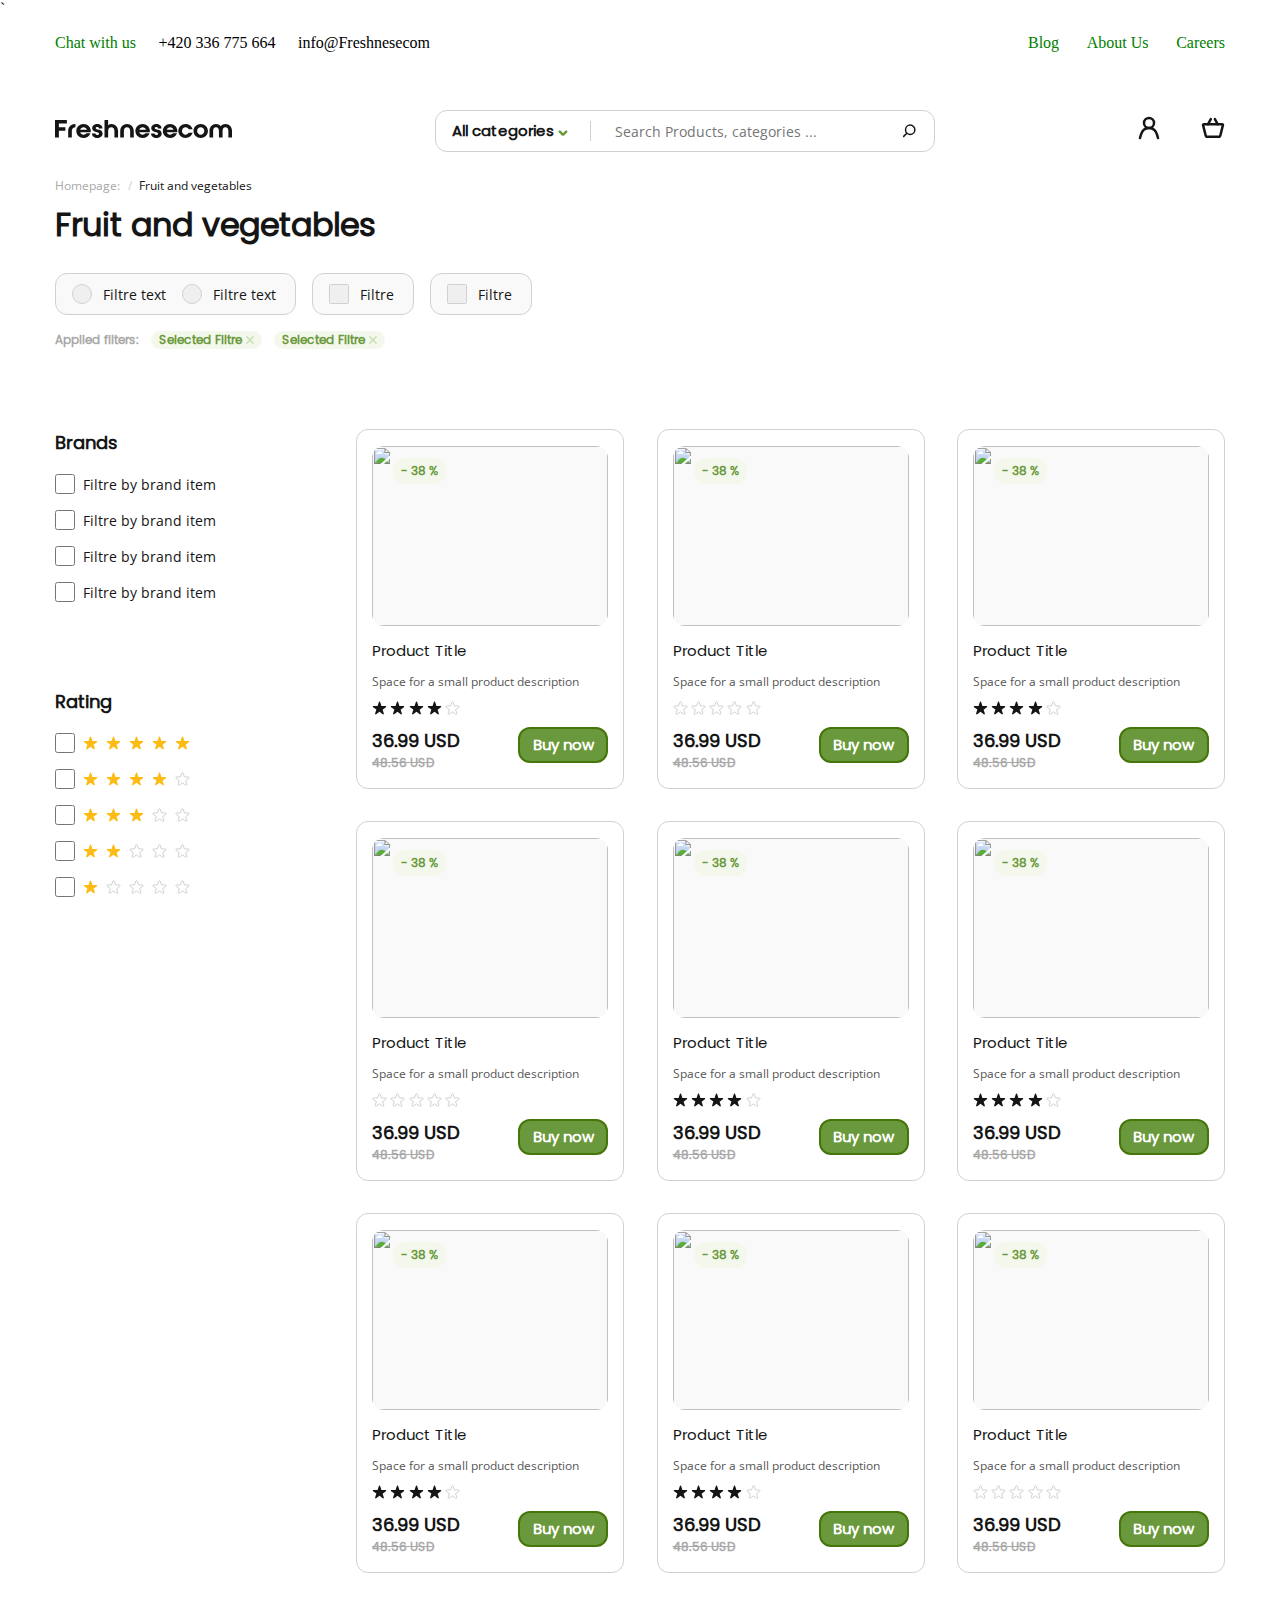
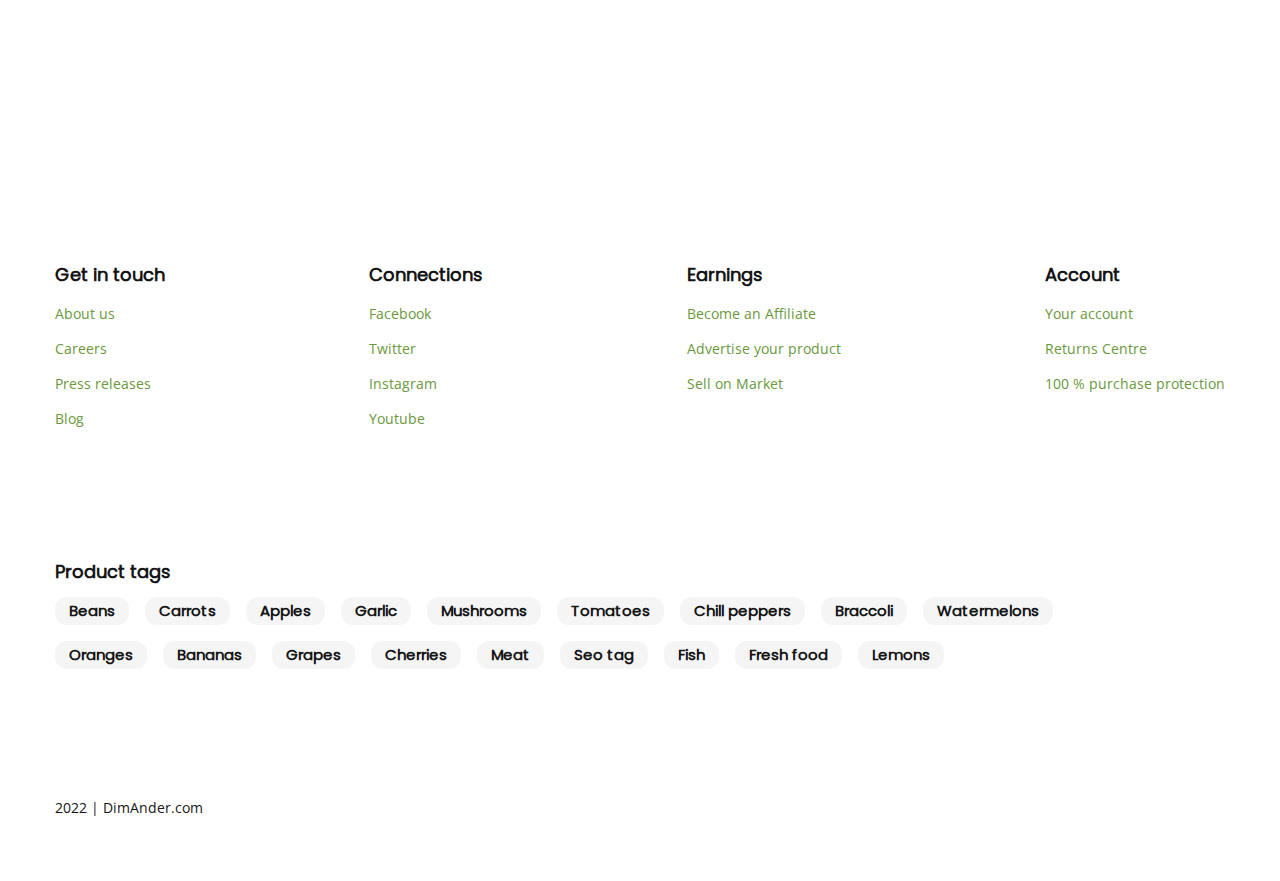
==== category.html @ 1262c03a "2 page" ====
<!DOCTYPE html>
<html lang="en">

<head>
    <title>Category | Freshnesecom</title>
    <meta charset="UTF-8">
    <meta http-equiv="X-UA-Compatible" content="IE=edge">
    <meta name="viewport" content="width=device-width, initial-scale=1.0">
    <link rel="stylesheet" href="CSS/category.css">
    <link rel="stylesheet" href="CSS/font-awesome-4.7.0/css/font-awesome.min.css">
</head>

<body>
    <main>
        <header>
            `
            <div class="info">
                <div class="contacts">
                    <span class="greenInfo">Chat with us</span>
                    <span>+420 336 775 664</span>
                    <span>info@Freshnesecom</span>
                </div>
                <div class="otherInfo">
                    <a href="#"><span class="greenInfo">Blog</span></a>
                    <a href="#"><span class="greenInfo">About Us</span></a>
                    <a href="#"><span class="greenInfo">Careers</span></a>
                </div>
            </div>
            <div class="forUser">
                <div class="logo">
                    <img src="IMG/logo.svg" alt="логотип">
                </div>
                <div class="research">
                    <div class="categories">
                        <span class="allCateg">All categories</span>
                        <img src="IMG/categories.svg" alt="arrow">
                        <ul class="wrapperCateg">
                            <a href="#" class="categ">
                                <div style="height: 20px;"></div>
                            </a>
                            <a href="#" class="categ">
                                <li><i class="fa fa-hand-o-right" aria-hidden="true"></i>Bakery</li>
                            </a>
                            <a href="#" class="categ">
                                <li><i class="fa fa-hand-o-right" aria-hidden="true"></i>Fruit and Vegetables</li>
                            </a>
                            <a href="#" class="categ">
                                <li><i class="fa fa-hand-o-right" aria-hidden="true"></i>Meat and fish</li>
                            </a>
                            <a href="#" class="categ">
                                <li><i class="fa fa-hand-o-right" aria-hidden="true"></i>Drinks</li>
                            </a>
                            <a href="#" class="categ">
                                <li><i class="fa fa-hand-o-right" aria-hidden="true"></i>Kitchen</li>
                            </a>
                            <a href="#" class="categ">
                                <li><i class="fa fa-hand-o-right" aria-hidden="true"></i>Special nutrition</li>
                            </a>
                            <a href="#" class="categ">
                                <li><i class="fa fa-hand-o-right" aria-hidden="true"></i>Baby</li>
                            </a>
                        </ul>
                    </div>
                    <img src="IMG/stick.svg" alt="stick">
                    <input type="text" name="search" class="search" placeholder="Search Products, categories ..." />
                    <img src="IMG/loop.svg" alt="loop">
                </div>
                <div class="prof_and_basket">
                    <a href="#"><img src="IMG/profile.svg" name="profile" alt="profile"></a>
                    <a href="#"><img src="IMG/basket.svg" name="basket" alt="basket"></a>
                </div>
            </div>
        </header>

        <div class="homepage">
            <div class="homepage_content">
                <span class="homepage_content_title">
                Homepage:
            </span>
                <span class="slash">
                /
            </span>
                <span class="homepage_content_subtitle">
                Fruit and vegetables
            </span>
            </div>
        </div>

        <div class="name_Fruit_and_Veg">
            <span>
                Fruit and vegetables
            </span>
        </div>

        <div class="filters">
            <div class="activeButtons">
                <div class="wrapper_of_buttons">
                    <div class="butt_and_content">
                        <button class="flag"></button>
                        <span class="content">
                            Filtre text
                        </span>
                    </div>
                    <div class="butt_and_content">
                        <button class="flag"></button>
                        <span class="content">
                            Filtre text
                        </span>
                    </div>
                </div>
                <div class="wrapper_of_buttons">
                    <div class="butt_and_content">
                        <button class="flag"></button>
                        <span class="content">
                            Filtre
                        </span>
                    </div>
                </div>
                <div class="wrapper_of_buttons">
                    <div class="butt_and_content">
                        <button class="flag"></button>
                        <span class="content">
                            Filtre
                        </span>
                    </div>
                </div>
            </div>
            <div class="choosenFilters">
                <span class="applied_filters">
                    Applied filters:
                </span>
                <span class="applied_filter">
                    Selected Filtre
                    <img src="IMG/cross.svg" alt="Крестик" class="cross" >
                </span>
                <span class="applied_filter">
                    Selected Filtre
                    <img src="IMG/cross.svg" alt="Крестик" class="cross" >
                </span>
            </div>
        </div>

        <div class="Wrapper_Products">
            <div class="addFilters">
                <div class="filter_brands">
                    <span class="titleFilter">
                        Brands
                    </span>
                    <ul class="list_with_brands">
                        <li class="brand">
                            <input type="checkbox" />
                            <span>Filtre by brand item</span>
                        </li>
                        <li class="brand">
                            <input type="checkbox" />
                            <span>Filtre by brand item</span>
                        </li>
                        <li class="brand">
                            <input type="checkbox" />
                            <span>Filtre by brand item</span>
                        </li>
                        <li class="brand">
                            <input type="checkbox" />
                            <span>Filtre by brand item</span>
                        </li>
                    </ul>
                </div>
                <div class="filter_star">
                    <span class="titleFilter">
                            Rating
                    </span>
                    <ul class="list_with_stars">
                        <li class="star">
                            <input type="checkbox" />
                            <svg width="15" height="14" viewBox="0 0 15 14" fill="none" xmlns="http://www.w3.org/2000/svg">
                            <path fill-rule="evenodd" clip-rule="evenodd" d="M6.81993 1.12669C6.86598 0.980663 6.95739 0.853118 7.08087 0.762581C7.20435 0.672044 7.35348 0.62323 7.5066 0.62323C7.65972 0.62323 7.80885 0.672044 7.93233 0.762581C8.05581 0.853118 8.14722 0.980663 8.19327 1.12669L9.43327 4.94002H13.4333C13.5919 4.93403 13.7481 4.98012 13.878 5.07125C14.0079 5.16238 14.1044 5.29355 14.1528 5.4447C14.2012 5.59586 14.1987 5.75869 14.1459 5.90833C14.093 6.05796 13.9925 6.18617 13.8599 6.27336L10.6133 8.62669L11.8533 12.4467C11.9023 12.5922 11.9035 12.7496 11.8568 12.8958C11.81 13.0421 11.7178 13.1696 11.5934 13.2597C11.4691 13.3498 11.3192 13.3978 11.1656 13.3966C11.0121 13.3955 10.8629 13.3453 10.7399 13.2534L7.4866 10.8734L4.23993 13.2334C4.11694 13.3253 3.96778 13.3755 3.81423 13.3766C3.66068 13.3778 3.51079 13.3298 3.38645 13.2397C3.26211 13.1496 3.16982 13.0221 3.12307 12.8758C3.07633 12.7296 3.07756 12.5722 3.1266 12.4267L4.3666 8.60669L1.11994 6.25336C0.987324 6.16617 0.886903 6.03796 0.834016 5.88833C0.781128 5.73869 0.778682 5.57586 0.827052 5.4247C0.875422 5.27355 0.971947 5.14238 1.10188 5.05125C1.23181 4.96012 1.38801 4.91403 1.5466 4.92002H5.5466L6.81993 1.12669Z" fill="#FDBC15"/>
                            </svg>
                            <svg class="img_nostar" width="15" height="14" viewBox="0 0 15 14" fill="none" xmlns="http://www.w3.org/2000/svg">
                            <path fill-rule="evenodd" clip-rule="evenodd" d="M6.81993 1.12669C6.86598 0.980663 6.95739 0.853118 7.08087 0.762581C7.20435 0.672044 7.35348 0.62323 7.5066 0.62323C7.65972 0.62323 7.80885 0.672044 7.93233 0.762581C8.05581 0.853118 8.14722 0.980663 8.19327 1.12669L9.43327 4.94002H13.4333C13.5919 4.93403 13.7481 4.98012 13.878 5.07125C14.0079 5.16238 14.1044 5.29355 14.1528 5.4447C14.2012 5.59586 14.1987 5.75869 14.1459 5.90833C14.093 6.05796 13.9925 6.18617 13.8599 6.27336L10.6133 8.62669L11.8533 12.4467C11.9023 12.5922 11.9035 12.7496 11.8568 12.8958C11.81 13.0421 11.7178 13.1696 11.5934 13.2597C11.4691 13.3498 11.3192 13.3978 11.1656 13.3966C11.0121 13.3955 10.8629 13.3453 10.7399 13.2534L7.4866 10.8734L4.23993 13.2334C4.11694 13.3253 3.96778 13.3755 3.81423 13.3766C3.66068 13.3778 3.51079 13.3298 3.38645 13.2397C3.26211 13.1496 3.16982 13.0221 3.12307 12.8758C3.07633 12.7296 3.07756 12.5722 3.1266 12.4267L4.3666 8.60669L1.11994 6.25336C0.987324 6.16617 0.886903 6.03796 0.834016 5.88833C0.781128 5.73869 0.778682 5.57586 0.827052 5.4247C0.875422 5.27355 0.971947 5.14238 1.10188 5.05125C1.23181 4.96012 1.38801 4.91403 1.5466 4.92002H5.5466L6.81993 1.12669Z" fill="#FDBC15"/>
                            </svg>
                            <svg width="15" height="14" viewBox="0 0 15 14" fill="none" xmlns="http://www.w3.org/2000/svg">
                            <path fill-rule="evenodd" clip-rule="evenodd" d="M6.81993 1.12669C6.86598 0.980663 6.95739 0.853118 7.08087 0.762581C7.20435 0.672044 7.35348 0.62323 7.5066 0.62323C7.65972 0.62323 7.80885 0.672044 7.93233 0.762581C8.05581 0.853118 8.14722 0.980663 8.19327 1.12669L9.43327 4.94002H13.4333C13.5919 4.93403 13.7481 4.98012 13.878 5.07125C14.0079 5.16238 14.1044 5.29355 14.1528 5.4447C14.2012 5.59586 14.1987 5.75869 14.1459 5.90833C14.093 6.05796 13.9925 6.18617 13.8599 6.27336L10.6133 8.62669L11.8533 12.4467C11.9023 12.5922 11.9035 12.7496 11.8568 12.8958C11.81 13.0421 11.7178 13.1696 11.5934 13.2597C11.4691 13.3498 11.3192 13.3978 11.1656 13.3966C11.0121 13.3955 10.8629 13.3453 10.7399 13.2534L7.4866 10.8734L4.23993 13.2334C4.11694 13.3253 3.96778 13.3755 3.81423 13.3766C3.66068 13.3778 3.51079 13.3298 3.38645 13.2397C3.26211 13.1496 3.16982 13.0221 3.12307 12.8758C3.07633 12.7296 3.07756 12.5722 3.1266 12.4267L4.3666 8.60669L1.11994 6.25336C0.987324 6.16617 0.886903 6.03796 0.834016 5.88833C0.781128 5.73869 0.778682 5.57586 0.827052 5.4247C0.875422 5.27355 0.971947 5.14238 1.10188 5.05125C1.23181 4.96012 1.38801 4.91403 1.5466 4.92002H5.5466L6.81993 1.12669Z" fill="#FDBC15"/>
                            </svg>
                            <svg width="15" height="14" viewBox="0 0 15 14" fill="none" xmlns="http://www.w3.org/2000/svg">
                            <path fill-rule="evenodd" clip-rule="evenodd" d="M6.81993 1.12669C6.86598 0.980663 6.95739 0.853118 7.08087 0.762581C7.20435 0.672044 7.35348 0.62323 7.5066 0.62323C7.65972 0.62323 7.80885 0.672044 7.93233 0.762581C8.05581 0.853118 8.14722 0.980663 8.19327 1.12669L9.43327 4.94002H13.4333C13.5919 4.93403 13.7481 4.98012 13.878 5.07125C14.0079 5.16238 14.1044 5.29355 14.1528 5.4447C14.2012 5.59586 14.1987 5.75869 14.1459 5.90833C14.093 6.05796 13.9925 6.18617 13.8599 6.27336L10.6133 8.62669L11.8533 12.4467C11.9023 12.5922 11.9035 12.7496 11.8568 12.8958C11.81 13.0421 11.7178 13.1696 11.5934 13.2597C11.4691 13.3498 11.3192 13.3978 11.1656 13.3966C11.0121 13.3955 10.8629 13.3453 10.7399 13.2534L7.4866 10.8734L4.23993 13.2334C4.11694 13.3253 3.96778 13.3755 3.81423 13.3766C3.66068 13.3778 3.51079 13.3298 3.38645 13.2397C3.26211 13.1496 3.16982 13.0221 3.12307 12.8758C3.07633 12.7296 3.07756 12.5722 3.1266 12.4267L4.3666 8.60669L1.11994 6.25336C0.987324 6.16617 0.886903 6.03796 0.834016 5.88833C0.781128 5.73869 0.778682 5.57586 0.827052 5.4247C0.875422 5.27355 0.971947 5.14238 1.10188 5.05125C1.23181 4.96012 1.38801 4.91403 1.5466 4.92002H5.5466L6.81993 1.12669Z" fill="#FDBC15"/>
                            </svg>
                            <svg width="15" height="14" viewBox="0 0 15 14" fill="none" xmlns="http://www.w3.org/2000/svg">
                            <path fill-rule="evenodd" clip-rule="evenodd" d="M6.81993 1.12669C6.86598 0.980663 6.95739 0.853118 7.08087 0.762581C7.20435 0.672044 7.35348 0.62323 7.5066 0.62323C7.65972 0.62323 7.80885 0.672044 7.93233 0.762581C8.05581 0.853118 8.14722 0.980663 8.19327 1.12669L9.43327 4.94002H13.4333C13.5919 4.93403 13.7481 4.98012 13.878 5.07125C14.0079 5.16238 14.1044 5.29355 14.1528 5.4447C14.2012 5.59586 14.1987 5.75869 14.1459 5.90833C14.093 6.05796 13.9925 6.18617 13.8599 6.27336L10.6133 8.62669L11.8533 12.4467C11.9023 12.5922 11.9035 12.7496 11.8568 12.8958C11.81 13.0421 11.7178 13.1696 11.5934 13.2597C11.4691 13.3498 11.3192 13.3978 11.1656 13.3966C11.0121 13.3955 10.8629 13.3453 10.7399 13.2534L7.4866 10.8734L4.23993 13.2334C4.11694 13.3253 3.96778 13.3755 3.81423 13.3766C3.66068 13.3778 3.51079 13.3298 3.38645 13.2397C3.26211 13.1496 3.16982 13.0221 3.12307 12.8758C3.07633 12.7296 3.07756 12.5722 3.1266 12.4267L4.3666 8.60669L1.11994 6.25336C0.987324 6.16617 0.886903 6.03796 0.834016 5.88833C0.781128 5.73869 0.778682 5.57586 0.827052 5.4247C0.875422 5.27355 0.971947 5.14238 1.10188 5.05125C1.23181 4.96012 1.38801 4.91403 1.5466 4.92002H5.5466L6.81993 1.12669Z" fill="#FDBC15"/>
                            </svg>
                        </li>
                        <li class="star">
                            <input type="checkbox" />
                            <svg class="img__star" width="15" height="14" viewBox="0 0 15 14" fill="none" xmlns="http://www.w3.org/2000/svg">
                            <path fill-rule="evenodd" clip-rule="evenodd" d="M6.81993 1.12669C6.86598 0.980663 6.95739 0.853118 7.08087 0.762581C7.20435 0.672044 7.35348 0.62323 7.5066 0.62323C7.65972 0.62323 7.80885 0.672044 7.93233 0.762581C8.05581 0.853118 8.14722 0.980663 8.19327 1.12669L9.43327 4.94002H13.4333C13.5919 4.93403 13.7481 4.98012 13.878 5.07125C14.0079 5.16238 14.1044 5.29355 14.1528 5.4447C14.2012 5.59586 14.1987 5.75869 14.1459 5.90833C14.093 6.05796 13.9925 6.18617 13.8599 6.27336L10.6133 8.62669L11.8533 12.4467C11.9023 12.5922 11.9035 12.7496 11.8568 12.8958C11.81 13.0421 11.7178 13.1696 11.5934 13.2597C11.4691 13.3498 11.3192 13.3978 11.1656 13.3966C11.0121 13.3955 10.8629 13.3453 10.7399 13.2534L7.4866 10.8734L4.23993 13.2334C4.11694 13.3253 3.96778 13.3755 3.81423 13.3766C3.66068 13.3778 3.51079 13.3298 3.38645 13.2397C3.26211 13.1496 3.16982 13.0221 3.12307 12.8758C3.07633 12.7296 3.07756 12.5722 3.1266 12.4267L4.3666 8.60669L1.11994 6.25336C0.987324 6.16617 0.886903 6.03796 0.834016 5.88833C0.781128 5.73869 0.778682 5.57586 0.827052 5.4247C0.875422 5.27355 0.971947 5.14238 1.10188 5.05125C1.23181 4.96012 1.38801 4.91403 1.5466 4.92002H5.5466L6.81993 1.12669Z" fill="#FDBC15"/>
                            </svg>
                            <svg width="15" height="14" viewBox="0 0 15 14" fill="none" xmlns="http://www.w3.org/2000/svg">
                            <path fill-rule="evenodd" clip-rule="evenodd" d="M6.81993 1.12669C6.86598 0.980663 6.95739 0.853118 7.08087 0.762581C7.20435 0.672044 7.35348 0.62323 7.5066 0.62323C7.65972 0.62323 7.80885 0.672044 7.93233 0.762581C8.05581 0.853118 8.14722 0.980663 8.19327 1.12669L9.43327 4.94002H13.4333C13.5919 4.93403 13.7481 4.98012 13.878 5.07125C14.0079 5.16238 14.1044 5.29355 14.1528 5.4447C14.2012 5.59586 14.1987 5.75869 14.1459 5.90833C14.093 6.05796 13.9925 6.18617 13.8599 6.27336L10.6133 8.62669L11.8533 12.4467C11.9023 12.5922 11.9035 12.7496 11.8568 12.8958C11.81 13.0421 11.7178 13.1696 11.5934 13.2597C11.4691 13.3498 11.3192 13.3978 11.1656 13.3966C11.0121 13.3955 10.8629 13.3453 10.7399 13.2534L7.4866 10.8734L4.23993 13.2334C4.11694 13.3253 3.96778 13.3755 3.81423 13.3766C3.66068 13.3778 3.51079 13.3298 3.38645 13.2397C3.26211 13.1496 3.16982 13.0221 3.12307 12.8758C3.07633 12.7296 3.07756 12.5722 3.1266 12.4267L4.3666 8.60669L1.11994 6.25336C0.987324 6.16617 0.886903 6.03796 0.834016 5.88833C0.781128 5.73869 0.778682 5.57586 0.827052 5.4247C0.875422 5.27355 0.971947 5.14238 1.10188 5.05125C1.23181 4.96012 1.38801 4.91403 1.5466 4.92002H5.5466L6.81993 1.12669Z" fill="#FDBC15"/>
                            </svg>
                            <svg width="15" height="14" viewBox="0 0 15 14" fill="none" xmlns="http://www.w3.org/2000/svg">
                            <path fill-rule="evenodd" clip-rule="evenodd" d="M6.81993 1.12669C6.86598 0.980663 6.95739 0.853118 7.08087 0.762581C7.20435 0.672044 7.35348 0.62323 7.5066 0.62323C7.65972 0.62323 7.80885 0.672044 7.93233 0.762581C8.05581 0.853118 8.14722 0.980663 8.19327 1.12669L9.43327 4.94002H13.4333C13.5919 4.93403 13.7481 4.98012 13.878 5.07125C14.0079 5.16238 14.1044 5.29355 14.1528 5.4447C14.2012 5.59586 14.1987 5.75869 14.1459 5.90833C14.093 6.05796 13.9925 6.18617 13.8599 6.27336L10.6133 8.62669L11.8533 12.4467C11.9023 12.5922 11.9035 12.7496 11.8568 12.8958C11.81 13.0421 11.7178 13.1696 11.5934 13.2597C11.4691 13.3498 11.3192 13.3978 11.1656 13.3966C11.0121 13.3955 10.8629 13.3453 10.7399 13.2534L7.4866 10.8734L4.23993 13.2334C4.11694 13.3253 3.96778 13.3755 3.81423 13.3766C3.66068 13.3778 3.51079 13.3298 3.38645 13.2397C3.26211 13.1496 3.16982 13.0221 3.12307 12.8758C3.07633 12.7296 3.07756 12.5722 3.1266 12.4267L4.3666 8.60669L1.11994 6.25336C0.987324 6.16617 0.886903 6.03796 0.834016 5.88833C0.781128 5.73869 0.778682 5.57586 0.827052 5.4247C0.875422 5.27355 0.971947 5.14238 1.10188 5.05125C1.23181 4.96012 1.38801 4.91403 1.5466 4.92002H5.5466L6.81993 1.12669Z" fill="#FDBC15"/>
                            </svg>
                            <svg width="15" height="14" viewBox="0 0 15 14" fill="none" xmlns="http://www.w3.org/2000/svg">
                            <path fill-rule="evenodd" clip-rule="evenodd" d="M6.81993 1.12669C6.86598 0.980663 6.95739 0.853118 7.08087 0.762581C7.20435 0.672044 7.35348 0.62323 7.5066 0.62323C7.65972 0.62323 7.80885 0.672044 7.93233 0.762581C8.05581 0.853118 8.14722 0.980663 8.19327 1.12669L9.43327 4.94002H13.4333C13.5919 4.93403 13.7481 4.98012 13.878 5.07125C14.0079 5.16238 14.1044 5.29355 14.1528 5.4447C14.2012 5.59586 14.1987 5.75869 14.1459 5.90833C14.093 6.05796 13.9925 6.18617 13.8599 6.27336L10.6133 8.62669L11.8533 12.4467C11.9023 12.5922 11.9035 12.7496 11.8568 12.8958C11.81 13.0421 11.7178 13.1696 11.5934 13.2597C11.4691 13.3498 11.3192 13.3978 11.1656 13.3966C11.0121 13.3955 10.8629 13.3453 10.7399 13.2534L7.4866 10.8734L4.23993 13.2334C4.11694 13.3253 3.96778 13.3755 3.81423 13.3766C3.66068 13.3778 3.51079 13.3298 3.38645 13.2397C3.26211 13.1496 3.16982 13.0221 3.12307 12.8758C3.07633 12.7296 3.07756 12.5722 3.1266 12.4267L4.3666 8.60669L1.11994 6.25336C0.987324 6.16617 0.886903 6.03796 0.834016 5.88833C0.781128 5.73869 0.778682 5.57586 0.827052 5.4247C0.875422 5.27355 0.971947 5.14238 1.10188 5.05125C1.23181 4.96012 1.38801 4.91403 1.5466 4.92002H5.5466L6.81993 1.12669Z" fill="#FDBC15"/>
                            </svg>
                            <svg class="nostar" width="15" height="14" viewBox="0 0 15 14" fill="none" xmlns="http://www.w3.org/2000/svg">
                            <path fill-rule="evenodd" clip-rule="evenodd" d="M6.81993 1.12669C6.86598 0.980663 6.95739 0.853118 7.08087 0.762581C7.20435 0.672044 7.35348 0.62323 7.5066 0.62323C7.65972 0.62323 7.80885 0.672044 7.93233 0.762581C8.05581 0.853118 8.14722 0.980663 8.19327 1.12669L9.43327 4.94002H13.4333C13.5919 4.93403 13.7481 4.98012 13.878 5.07125C14.0079 5.16238 14.1044 5.29355 14.1528 5.4447C14.2012 5.59586 14.1987 5.75869 14.1459 5.90833C14.093 6.05796 13.9925 6.18617 13.8599 6.27336L10.6133 8.62669L11.8533 12.4467C11.9023 12.5922 11.9035 12.7496 11.8568 12.8958C11.81 13.0421 11.7178 13.1696 11.5934 13.2597C11.4691 13.3498 11.3192 13.3978 11.1656 13.3966C11.0121 13.3955 10.8629 13.3453 10.7399 13.2534L7.4866 10.8734L4.23993 13.2334C4.11694 13.3253 3.96778 13.3755 3.81423 13.3766C3.66068 13.3778 3.51079 13.3298 3.38645 13.2397C3.26211 13.1496 3.16982 13.0221 3.12307 12.8758C3.07633 12.7296 3.07756 12.5722 3.1266 12.4267L4.3666 8.60669L1.11994 6.25336C0.987324 6.16617 0.886903 6.03796 0.834016 5.88833C0.781128 5.73869 0.778682 5.57586 0.827052 5.4247C0.875422 5.27355 0.971947 5.14238 1.10188 5.05125C1.23181 4.96012 1.38801 4.91403 1.5466 4.92002H5.5466L6.81993 1.12669Z" fill="#FDBC15"/>
                            </svg>
                        </li>
                        <li class="star">
                            <input type="checkbox" />
                            <svg class="img__star" width="15" height="14" viewBox="0 0 15 14" fill="none" xmlns="http://www.w3.org/2000/svg">
                            <path fill-rule="evenodd" clip-rule="evenodd" d="M6.81993 1.12669C6.86598 0.980663 6.95739 0.853118 7.08087 0.762581C7.20435 0.672044 7.35348 0.62323 7.5066 0.62323C7.65972 0.62323 7.80885 0.672044 7.93233 0.762581C8.05581 0.853118 8.14722 0.980663 8.19327 1.12669L9.43327 4.94002H13.4333C13.5919 4.93403 13.7481 4.98012 13.878 5.07125C14.0079 5.16238 14.1044 5.29355 14.1528 5.4447C14.2012 5.59586 14.1987 5.75869 14.1459 5.90833C14.093 6.05796 13.9925 6.18617 13.8599 6.27336L10.6133 8.62669L11.8533 12.4467C11.9023 12.5922 11.9035 12.7496 11.8568 12.8958C11.81 13.0421 11.7178 13.1696 11.5934 13.2597C11.4691 13.3498 11.3192 13.3978 11.1656 13.3966C11.0121 13.3955 10.8629 13.3453 10.7399 13.2534L7.4866 10.8734L4.23993 13.2334C4.11694 13.3253 3.96778 13.3755 3.81423 13.3766C3.66068 13.3778 3.51079 13.3298 3.38645 13.2397C3.26211 13.1496 3.16982 13.0221 3.12307 12.8758C3.07633 12.7296 3.07756 12.5722 3.1266 12.4267L4.3666 8.60669L1.11994 6.25336C0.987324 6.16617 0.886903 6.03796 0.834016 5.88833C0.781128 5.73869 0.778682 5.57586 0.827052 5.4247C0.875422 5.27355 0.971947 5.14238 1.10188 5.05125C1.23181 4.96012 1.38801 4.91403 1.5466 4.92002H5.5466L6.81993 1.12669Z" fill="#FDBC15"/>
                            </svg>
                            <svg class="img__star" width="15" height="14" viewBox="0 0 15 14" fill="none" xmlns="http://www.w3.org/2000/svg">
                            <path fill-rule="evenodd" clip-rule="evenodd" d="M6.81993 1.12669C6.86598 0.980663 6.95739 0.853118 7.08087 0.762581C7.20435 0.672044 7.35348 0.62323 7.5066 0.62323C7.65972 0.62323 7.80885 0.672044 7.93233 0.762581C8.05581 0.853118 8.14722 0.980663 8.19327 1.12669L9.43327 4.94002H13.4333C13.5919 4.93403 13.7481 4.98012 13.878 5.07125C14.0079 5.16238 14.1044 5.29355 14.1528 5.4447C14.2012 5.59586 14.1987 5.75869 14.1459 5.90833C14.093 6.05796 13.9925 6.18617 13.8599 6.27336L10.6133 8.62669L11.8533 12.4467C11.9023 12.5922 11.9035 12.7496 11.8568 12.8958C11.81 13.0421 11.7178 13.1696 11.5934 13.2597C11.4691 13.3498 11.3192 13.3978 11.1656 13.3966C11.0121 13.3955 10.8629 13.3453 10.7399 13.2534L7.4866 10.8734L4.23993 13.2334C4.11694 13.3253 3.96778 13.3755 3.81423 13.3766C3.66068 13.3778 3.51079 13.3298 3.38645 13.2397C3.26211 13.1496 3.16982 13.0221 3.12307 12.8758C3.07633 12.7296 3.07756 12.5722 3.1266 12.4267L4.3666 8.60669L1.11994 6.25336C0.987324 6.16617 0.886903 6.03796 0.834016 5.88833C0.781128 5.73869 0.778682 5.57586 0.827052 5.4247C0.875422 5.27355 0.971947 5.14238 1.10188 5.05125C1.23181 4.96012 1.38801 4.91403 1.5466 4.92002H5.5466L6.81993 1.12669Z" fill="#FDBC15"/>
                            </svg>
                            <svg width="15" height="14" viewBox="0 0 15 14" fill="none" xmlns="http://www.w3.org/2000/svg">
                            <path fill-rule="evenodd" clip-rule="evenodd" d="M6.81993 1.12669C6.86598 0.980663 6.95739 0.853118 7.08087 0.762581C7.20435 0.672044 7.35348 0.62323 7.5066 0.62323C7.65972 0.62323 7.80885 0.672044 7.93233 0.762581C8.05581 0.853118 8.14722 0.980663 8.19327 1.12669L9.43327 4.94002H13.4333C13.5919 4.93403 13.7481 4.98012 13.878 5.07125C14.0079 5.16238 14.1044 5.29355 14.1528 5.4447C14.2012 5.59586 14.1987 5.75869 14.1459 5.90833C14.093 6.05796 13.9925 6.18617 13.8599 6.27336L10.6133 8.62669L11.8533 12.4467C11.9023 12.5922 11.9035 12.7496 11.8568 12.8958C11.81 13.0421 11.7178 13.1696 11.5934 13.2597C11.4691 13.3498 11.3192 13.3978 11.1656 13.3966C11.0121 13.3955 10.8629 13.3453 10.7399 13.2534L7.4866 10.8734L4.23993 13.2334C4.11694 13.3253 3.96778 13.3755 3.81423 13.3766C3.66068 13.3778 3.51079 13.3298 3.38645 13.2397C3.26211 13.1496 3.16982 13.0221 3.12307 12.8758C3.07633 12.7296 3.07756 12.5722 3.1266 12.4267L4.3666 8.60669L1.11994 6.25336C0.987324 6.16617 0.886903 6.03796 0.834016 5.88833C0.781128 5.73869 0.778682 5.57586 0.827052 5.4247C0.875422 5.27355 0.971947 5.14238 1.10188 5.05125C1.23181 4.96012 1.38801 4.91403 1.5466 4.92002H5.5466L6.81993 1.12669Z" fill="#FDBC15"/>
                            </svg>
                            <svg class="nostar" width="15" height="14" viewBox="0 0 15 14" fill="none" xmlns="http://www.w3.org/2000/svg">
                            <path fill-rule="evenodd" clip-rule="evenodd" d="M6.81993 1.12669C6.86598 0.980663 6.95739 0.853118 7.08087 0.762581C7.20435 0.672044 7.35348 0.62323 7.5066 0.62323C7.65972 0.62323 7.80885 0.672044 7.93233 0.762581C8.05581 0.853118 8.14722 0.980663 8.19327 1.12669L9.43327 4.94002H13.4333C13.5919 4.93403 13.7481 4.98012 13.878 5.07125C14.0079 5.16238 14.1044 5.29355 14.1528 5.4447C14.2012 5.59586 14.1987 5.75869 14.1459 5.90833C14.093 6.05796 13.9925 6.18617 13.8599 6.27336L10.6133 8.62669L11.8533 12.4467C11.9023 12.5922 11.9035 12.7496 11.8568 12.8958C11.81 13.0421 11.7178 13.1696 11.5934 13.2597C11.4691 13.3498 11.3192 13.3978 11.1656 13.3966C11.0121 13.3955 10.8629 13.3453 10.7399 13.2534L7.4866 10.8734L4.23993 13.2334C4.11694 13.3253 3.96778 13.3755 3.81423 13.3766C3.66068 13.3778 3.51079 13.3298 3.38645 13.2397C3.26211 13.1496 3.16982 13.0221 3.12307 12.8758C3.07633 12.7296 3.07756 12.5722 3.1266 12.4267L4.3666 8.60669L1.11994 6.25336C0.987324 6.16617 0.886903 6.03796 0.834016 5.88833C0.781128 5.73869 0.778682 5.57586 0.827052 5.4247C0.875422 5.27355 0.971947 5.14238 1.10188 5.05125C1.23181 4.96012 1.38801 4.91403 1.5466 4.92002H5.5466L6.81993 1.12669Z" fill="#FDBC15"/>
                            </svg>
                            <svg class="nostar" width="15" height="14" viewBox="0 0 15 14" fill="none" xmlns="http://www.w3.org/2000/svg">
                            <path fill-rule="evenodd" clip-rule="evenodd" d="M6.81993 1.12669C6.86598 0.980663 6.95739 0.853118 7.08087 0.762581C7.20435 0.672044 7.35348 0.62323 7.5066 0.62323C7.65972 0.62323 7.80885 0.672044 7.93233 0.762581C8.05581 0.853118 8.14722 0.980663 8.19327 1.12669L9.43327 4.94002H13.4333C13.5919 4.93403 13.7481 4.98012 13.878 5.07125C14.0079 5.16238 14.1044 5.29355 14.1528 5.4447C14.2012 5.59586 14.1987 5.75869 14.1459 5.90833C14.093 6.05796 13.9925 6.18617 13.8599 6.27336L10.6133 8.62669L11.8533 12.4467C11.9023 12.5922 11.9035 12.7496 11.8568 12.8958C11.81 13.0421 11.7178 13.1696 11.5934 13.2597C11.4691 13.3498 11.3192 13.3978 11.1656 13.3966C11.0121 13.3955 10.8629 13.3453 10.7399 13.2534L7.4866 10.8734L4.23993 13.2334C4.11694 13.3253 3.96778 13.3755 3.81423 13.3766C3.66068 13.3778 3.51079 13.3298 3.38645 13.2397C3.26211 13.1496 3.16982 13.0221 3.12307 12.8758C3.07633 12.7296 3.07756 12.5722 3.1266 12.4267L4.3666 8.60669L1.11994 6.25336C0.987324 6.16617 0.886903 6.03796 0.834016 5.88833C0.781128 5.73869 0.778682 5.57586 0.827052 5.4247C0.875422 5.27355 0.971947 5.14238 1.10188 5.05125C1.23181 4.96012 1.38801 4.91403 1.5466 4.92002H5.5466L6.81993 1.12669Z" fill="#FDBC15"/>
                            </svg>
                        </li>
                        <li class="star">
                            <input type="checkbox" />
                            <svg class="img__star" width="15" height="14" viewBox="0 0 15 14" fill="none" xmlns="http://www.w3.org/2000/svg">
                            <path fill-rule="evenodd" clip-rule="evenodd" d="M6.81993 1.12669C6.86598 0.980663 6.95739 0.853118 7.08087 0.762581C7.20435 0.672044 7.35348 0.62323 7.5066 0.62323C7.65972 0.62323 7.80885 0.672044 7.93233 0.762581C8.05581 0.853118 8.14722 0.980663 8.19327 1.12669L9.43327 4.94002H13.4333C13.5919 4.93403 13.7481 4.98012 13.878 5.07125C14.0079 5.16238 14.1044 5.29355 14.1528 5.4447C14.2012 5.59586 14.1987 5.75869 14.1459 5.90833C14.093 6.05796 13.9925 6.18617 13.8599 6.27336L10.6133 8.62669L11.8533 12.4467C11.9023 12.5922 11.9035 12.7496 11.8568 12.8958C11.81 13.0421 11.7178 13.1696 11.5934 13.2597C11.4691 13.3498 11.3192 13.3978 11.1656 13.3966C11.0121 13.3955 10.8629 13.3453 10.7399 13.2534L7.4866 10.8734L4.23993 13.2334C4.11694 13.3253 3.96778 13.3755 3.81423 13.3766C3.66068 13.3778 3.51079 13.3298 3.38645 13.2397C3.26211 13.1496 3.16982 13.0221 3.12307 12.8758C3.07633 12.7296 3.07756 12.5722 3.1266 12.4267L4.3666 8.60669L1.11994 6.25336C0.987324 6.16617 0.886903 6.03796 0.834016 5.88833C0.781128 5.73869 0.778682 5.57586 0.827052 5.4247C0.875422 5.27355 0.971947 5.14238 1.10188 5.05125C1.23181 4.96012 1.38801 4.91403 1.5466 4.92002H5.5466L6.81993 1.12669Z" fill="#FDBC15"/>
                            </svg>
                            <svg class="img__star" width="15" height="14" viewBox="0 0 15 14" fill="none" xmlns="http://www.w3.org/2000/svg">
                            <path fill-rule="evenodd" clip-rule="evenodd" d="M6.81993 1.12669C6.86598 0.980663 6.95739 0.853118 7.08087 0.762581C7.20435 0.672044 7.35348 0.62323 7.5066 0.62323C7.65972 0.62323 7.80885 0.672044 7.93233 0.762581C8.05581 0.853118 8.14722 0.980663 8.19327 1.12669L9.43327 4.94002H13.4333C13.5919 4.93403 13.7481 4.98012 13.878 5.07125C14.0079 5.16238 14.1044 5.29355 14.1528 5.4447C14.2012 5.59586 14.1987 5.75869 14.1459 5.90833C14.093 6.05796 13.9925 6.18617 13.8599 6.27336L10.6133 8.62669L11.8533 12.4467C11.9023 12.5922 11.9035 12.7496 11.8568 12.8958C11.81 13.0421 11.7178 13.1696 11.5934 13.2597C11.4691 13.3498 11.3192 13.3978 11.1656 13.3966C11.0121 13.3955 10.8629 13.3453 10.7399 13.2534L7.4866 10.8734L4.23993 13.2334C4.11694 13.3253 3.96778 13.3755 3.81423 13.3766C3.66068 13.3778 3.51079 13.3298 3.38645 13.2397C3.26211 13.1496 3.16982 13.0221 3.12307 12.8758C3.07633 12.7296 3.07756 12.5722 3.1266 12.4267L4.3666 8.60669L1.11994 6.25336C0.987324 6.16617 0.886903 6.03796 0.834016 5.88833C0.781128 5.73869 0.778682 5.57586 0.827052 5.4247C0.875422 5.27355 0.971947 5.14238 1.10188 5.05125C1.23181 4.96012 1.38801 4.91403 1.5466 4.92002H5.5466L6.81993 1.12669Z" fill="#FDBC15"/>
                            </svg>
                            <svg class="nostar" class="img__star" width="15" height="14" viewBox="0 0 15 14" fill="none" xmlns="http://www.w3.org/2000/svg">
                            <path fill-rule="evenodd" clip-rule="evenodd" d="M6.81993 1.12669C6.86598 0.980663 6.95739 0.853118 7.08087 0.762581C7.20435 0.672044 7.35348 0.62323 7.5066 0.62323C7.65972 0.62323 7.80885 0.672044 7.93233 0.762581C8.05581 0.853118 8.14722 0.980663 8.19327 1.12669L9.43327 4.94002H13.4333C13.5919 4.93403 13.7481 4.98012 13.878 5.07125C14.0079 5.16238 14.1044 5.29355 14.1528 5.4447C14.2012 5.59586 14.1987 5.75869 14.1459 5.90833C14.093 6.05796 13.9925 6.18617 13.8599 6.27336L10.6133 8.62669L11.8533 12.4467C11.9023 12.5922 11.9035 12.7496 11.8568 12.8958C11.81 13.0421 11.7178 13.1696 11.5934 13.2597C11.4691 13.3498 11.3192 13.3978 11.1656 13.3966C11.0121 13.3955 10.8629 13.3453 10.7399 13.2534L7.4866 10.8734L4.23993 13.2334C4.11694 13.3253 3.96778 13.3755 3.81423 13.3766C3.66068 13.3778 3.51079 13.3298 3.38645 13.2397C3.26211 13.1496 3.16982 13.0221 3.12307 12.8758C3.07633 12.7296 3.07756 12.5722 3.1266 12.4267L4.3666 8.60669L1.11994 6.25336C0.987324 6.16617 0.886903 6.03796 0.834016 5.88833C0.781128 5.73869 0.778682 5.57586 0.827052 5.4247C0.875422 5.27355 0.971947 5.14238 1.10188 5.05125C1.23181 4.96012 1.38801 4.91403 1.5466 4.92002H5.5466L6.81993 1.12669Z" fill="#FDBC15"/>
                            </svg>
                            <svg class="nostar" width="15" height="14" viewBox="0 0 15 14" fill="none" xmlns="http://www.w3.org/2000/svg">
                            <path fill-rule="evenodd" clip-rule="evenodd" d="M6.81993 1.12669C6.86598 0.980663 6.95739 0.853118 7.08087 0.762581C7.20435 0.672044 7.35348 0.62323 7.5066 0.62323C7.65972 0.62323 7.80885 0.672044 7.93233 0.762581C8.05581 0.853118 8.14722 0.980663 8.19327 1.12669L9.43327 4.94002H13.4333C13.5919 4.93403 13.7481 4.98012 13.878 5.07125C14.0079 5.16238 14.1044 5.29355 14.1528 5.4447C14.2012 5.59586 14.1987 5.75869 14.1459 5.90833C14.093 6.05796 13.9925 6.18617 13.8599 6.27336L10.6133 8.62669L11.8533 12.4467C11.9023 12.5922 11.9035 12.7496 11.8568 12.8958C11.81 13.0421 11.7178 13.1696 11.5934 13.2597C11.4691 13.3498 11.3192 13.3978 11.1656 13.3966C11.0121 13.3955 10.8629 13.3453 10.7399 13.2534L7.4866 10.8734L4.23993 13.2334C4.11694 13.3253 3.96778 13.3755 3.81423 13.3766C3.66068 13.3778 3.51079 13.3298 3.38645 13.2397C3.26211 13.1496 3.16982 13.0221 3.12307 12.8758C3.07633 12.7296 3.07756 12.5722 3.1266 12.4267L4.3666 8.60669L1.11994 6.25336C0.987324 6.16617 0.886903 6.03796 0.834016 5.88833C0.781128 5.73869 0.778682 5.57586 0.827052 5.4247C0.875422 5.27355 0.971947 5.14238 1.10188 5.05125C1.23181 4.96012 1.38801 4.91403 1.5466 4.92002H5.5466L6.81993 1.12669Z" fill="#FDBC15"/>
                            </svg>
                            <svg class="nostar" width="15" height="14" viewBox="0 0 15 14" fill="none" xmlns="http://www.w3.org/2000/svg">
                            <path fill-rule="evenodd" clip-rule="evenodd" d="M6.81993 1.12669C6.86598 0.980663 6.95739 0.853118 7.08087 0.762581C7.20435 0.672044 7.35348 0.62323 7.5066 0.62323C7.65972 0.62323 7.80885 0.672044 7.93233 0.762581C8.05581 0.853118 8.14722 0.980663 8.19327 1.12669L9.43327 4.94002H13.4333C13.5919 4.93403 13.7481 4.98012 13.878 5.07125C14.0079 5.16238 14.1044 5.29355 14.1528 5.4447C14.2012 5.59586 14.1987 5.75869 14.1459 5.90833C14.093 6.05796 13.9925 6.18617 13.8599 6.27336L10.6133 8.62669L11.8533 12.4467C11.9023 12.5922 11.9035 12.7496 11.8568 12.8958C11.81 13.0421 11.7178 13.1696 11.5934 13.2597C11.4691 13.3498 11.3192 13.3978 11.1656 13.3966C11.0121 13.3955 10.8629 13.3453 10.7399 13.2534L7.4866 10.8734L4.23993 13.2334C4.11694 13.3253 3.96778 13.3755 3.81423 13.3766C3.66068 13.3778 3.51079 13.3298 3.38645 13.2397C3.26211 13.1496 3.16982 13.0221 3.12307 12.8758C3.07633 12.7296 3.07756 12.5722 3.1266 12.4267L4.3666 8.60669L1.11994 6.25336C0.987324 6.16617 0.886903 6.03796 0.834016 5.88833C0.781128 5.73869 0.778682 5.57586 0.827052 5.4247C0.875422 5.27355 0.971947 5.14238 1.10188 5.05125C1.23181 4.96012 1.38801 4.91403 1.5466 4.92002H5.5466L6.81993 1.12669Z" fill="#FDBC15"/>
                            </svg>
                        </li>
                        <li class="star">
                            <input type="checkbox" />
                            <svg class="img__star" width="15" height="14" viewBox="0 0 15 14" fill="none" xmlns="http://www.w3.org/2000/svg">
                                <path fill-rule="evenodd" clip-rule="evenodd" d="M6.81993 1.12669C6.86598 0.980663 6.95739 0.853118 7.08087 0.762581C7.20435 0.672044 7.35348 0.62323 7.5066 0.62323C7.65972 0.62323 7.80885 0.672044 7.93233 0.762581C8.05581 0.853118 8.14722 0.980663 8.19327 1.12669L9.43327 4.94002H13.4333C13.5919 4.93403 13.7481 4.98012 13.878 5.07125C14.0079 5.16238 14.1044 5.29355 14.1528 5.4447C14.2012 5.59586 14.1987 5.75869 14.1459 5.90833C14.093 6.05796 13.9925 6.18617 13.8599 6.27336L10.6133 8.62669L11.8533 12.4467C11.9023 12.5922 11.9035 12.7496 11.8568 12.8958C11.81 13.0421 11.7178 13.1696 11.5934 13.2597C11.4691 13.3498 11.3192 13.3978 11.1656 13.3966C11.0121 13.3955 10.8629 13.3453 10.7399 13.2534L7.4866 10.8734L4.23993 13.2334C4.11694 13.3253 3.96778 13.3755 3.81423 13.3766C3.66068 13.3778 3.51079 13.3298 3.38645 13.2397C3.26211 13.1496 3.16982 13.0221 3.12307 12.8758C3.07633 12.7296 3.07756 12.5722 3.1266 12.4267L4.3666 8.60669L1.11994 6.25336C0.987324 6.16617 0.886903 6.03796 0.834016 5.88833C0.781128 5.73869 0.778682 5.57586 0.827052 5.4247C0.875422 5.27355 0.971947 5.14238 1.10188 5.05125C1.23181 4.96012 1.38801 4.91403 1.5466 4.92002H5.5466L6.81993 1.12669Z" fill="#FDBC15"/>
                            </svg>
                            <svg class="nostar" class="img__star" width="15" height="14" viewBox="0 0 15 14" fill="none" xmlns="http://www.w3.org/2000/svg">
                                <path fill-rule="evenodd" clip-rule="evenodd" d="M6.81993 1.12669C6.86598 0.980663 6.95739 0.853118 7.08087 0.762581C7.20435 0.672044 7.35348 0.62323 7.5066 0.62323C7.65972 0.62323 7.80885 0.672044 7.93233 0.762581C8.05581 0.853118 8.14722 0.980663 8.19327 1.12669L9.43327 4.94002H13.4333C13.5919 4.93403 13.7481 4.98012 13.878 5.07125C14.0079 5.16238 14.1044 5.29355 14.1528 5.4447C14.2012 5.59586 14.1987 5.75869 14.1459 5.90833C14.093 6.05796 13.9925 6.18617 13.8599 6.27336L10.6133 8.62669L11.8533 12.4467C11.9023 12.5922 11.9035 12.7496 11.8568 12.8958C11.81 13.0421 11.7178 13.1696 11.5934 13.2597C11.4691 13.3498 11.3192 13.3978 11.1656 13.3966C11.0121 13.3955 10.8629 13.3453 10.7399 13.2534L7.4866 10.8734L4.23993 13.2334C4.11694 13.3253 3.96778 13.3755 3.81423 13.3766C3.66068 13.3778 3.51079 13.3298 3.38645 13.2397C3.26211 13.1496 3.16982 13.0221 3.12307 12.8758C3.07633 12.7296 3.07756 12.5722 3.1266 12.4267L4.3666 8.60669L1.11994 6.25336C0.987324 6.16617 0.886903 6.03796 0.834016 5.88833C0.781128 5.73869 0.778682 5.57586 0.827052 5.4247C0.875422 5.27355 0.971947 5.14238 1.10188 5.05125C1.23181 4.96012 1.38801 4.91403 1.5466 4.92002H5.5466L6.81993 1.12669Z" fill="#FDBC15"/>
                            </svg>
                            <svg class="nostar" class="img__star" width="15" height="14" viewBox="0 0 15 14" fill="none" xmlns="http://www.w3.org/2000/svg">
                                <path fill-rule="evenodd" clip-rule="evenodd" d="M6.81993 1.12669C6.86598 0.980663 6.95739 0.853118 7.08087 0.762581C7.20435 0.672044 7.35348 0.62323 7.5066 0.62323C7.65972 0.62323 7.80885 0.672044 7.93233 0.762581C8.05581 0.853118 8.14722 0.980663 8.19327 1.12669L9.43327 4.94002H13.4333C13.5919 4.93403 13.7481 4.98012 13.878 5.07125C14.0079 5.16238 14.1044 5.29355 14.1528 5.4447C14.2012 5.59586 14.1987 5.75869 14.1459 5.90833C14.093 6.05796 13.9925 6.18617 13.8599 6.27336L10.6133 8.62669L11.8533 12.4467C11.9023 12.5922 11.9035 12.7496 11.8568 12.8958C11.81 13.0421 11.7178 13.1696 11.5934 13.2597C11.4691 13.3498 11.3192 13.3978 11.1656 13.3966C11.0121 13.3955 10.8629 13.3453 10.7399 13.2534L7.4866 10.8734L4.23993 13.2334C4.11694 13.3253 3.96778 13.3755 3.81423 13.3766C3.66068 13.3778 3.51079 13.3298 3.38645 13.2397C3.26211 13.1496 3.16982 13.0221 3.12307 12.8758C3.07633 12.7296 3.07756 12.5722 3.1266 12.4267L4.3666 8.60669L1.11994 6.25336C0.987324 6.16617 0.886903 6.03796 0.834016 5.88833C0.781128 5.73869 0.778682 5.57586 0.827052 5.4247C0.875422 5.27355 0.971947 5.14238 1.10188 5.05125C1.23181 4.96012 1.38801 4.91403 1.5466 4.92002H5.5466L6.81993 1.12669Z" fill="#FDBC15"/>
                            </svg>
                            <svg class="nostar" class="img__star" width="15" height="14" viewBox="0 0 15 14" fill="none" xmlns="http://www.w3.org/2000/svg">
                                <path fill-rule="evenodd" clip-rule="evenodd" d="M6.81993 1.12669C6.86598 0.980663 6.95739 0.853118 7.08087 0.762581C7.20435 0.672044 7.35348 0.62323 7.5066 0.62323C7.65972 0.62323 7.80885 0.672044 7.93233 0.762581C8.05581 0.853118 8.14722 0.980663 8.19327 1.12669L9.43327 4.94002H13.4333C13.5919 4.93403 13.7481 4.98012 13.878 5.07125C14.0079 5.16238 14.1044 5.29355 14.1528 5.4447C14.2012 5.59586 14.1987 5.75869 14.1459 5.90833C14.093 6.05796 13.9925 6.18617 13.8599 6.27336L10.6133 8.62669L11.8533 12.4467C11.9023 12.5922 11.9035 12.7496 11.8568 12.8958C11.81 13.0421 11.7178 13.1696 11.5934 13.2597C11.4691 13.3498 11.3192 13.3978 11.1656 13.3966C11.0121 13.3955 10.8629 13.3453 10.7399 13.2534L7.4866 10.8734L4.23993 13.2334C4.11694 13.3253 3.96778 13.3755 3.81423 13.3766C3.66068 13.3778 3.51079 13.3298 3.38645 13.2397C3.26211 13.1496 3.16982 13.0221 3.12307 12.8758C3.07633 12.7296 3.07756 12.5722 3.1266 12.4267L4.3666 8.60669L1.11994 6.25336C0.987324 6.16617 0.886903 6.03796 0.834016 5.88833C0.781128 5.73869 0.778682 5.57586 0.827052 5.4247C0.875422 5.27355 0.971947 5.14238 1.10188 5.05125C1.23181 4.96012 1.38801 4.91403 1.5466 4.92002H5.5466L6.81993 1.12669Z" fill="#FDBC15"/>
                            </svg>
                            <svg class="nostar" width="15" height="14" viewBox="0 0 15 14" fill="none" xmlns="http://www.w3.org/2000/svg">
                                <path fill-rule="evenodd" clip-rule="evenodd" d="M6.81993 1.12669C6.86598 0.980663 6.95739 0.853118 7.08087 0.762581C7.20435 0.672044 7.35348 0.62323 7.5066 0.62323C7.65972 0.62323 7.80885 0.672044 7.93233 0.762581C8.05581 0.853118 8.14722 0.980663 8.19327 1.12669L9.43327 4.94002H13.4333C13.5919 4.93403 13.7481 4.98012 13.878 5.07125C14.0079 5.16238 14.1044 5.29355 14.1528 5.4447C14.2012 5.59586 14.1987 5.75869 14.1459 5.90833C14.093 6.05796 13.9925 6.18617 13.8599 6.27336L10.6133 8.62669L11.8533 12.4467C11.9023 12.5922 11.9035 12.7496 11.8568 12.8958C11.81 13.0421 11.7178 13.1696 11.5934 13.2597C11.4691 13.3498 11.3192 13.3978 11.1656 13.3966C11.0121 13.3955 10.8629 13.3453 10.7399 13.2534L7.4866 10.8734L4.23993 13.2334C4.11694 13.3253 3.96778 13.3755 3.81423 13.3766C3.66068 13.3778 3.51079 13.3298 3.38645 13.2397C3.26211 13.1496 3.16982 13.0221 3.12307 12.8758C3.07633 12.7296 3.07756 12.5722 3.1266 12.4267L4.3666 8.60669L1.11994 6.25336C0.987324 6.16617 0.886903 6.03796 0.834016 5.88833C0.781128 5.73869 0.778682 5.57586 0.827052 5.4247C0.875422 5.27355 0.971947 5.14238 1.10188 5.05125C1.23181 4.96012 1.38801 4.91403 1.5466 4.92002H5.5466L6.81993 1.12669Z" fill="#FDBC15"/>
                            </svg>
                        </li>

                    </ul>

                </div>
            </div>
            <div class="products">
                <div class="product">
                    <div class="sale">
                        - 38 %
                    </div>
                    <img src="" alt="" class="product_logo">
                    <div class="product_info">
                        <div class="product_title">
                            Product Title
                        </div>
                        <div class="product_description">
                            Space for a small product description
                        </div>
                        <div class="product_stars">
                            <svg class="blstar" width="15" height="14" viewBox="0 0 15 14" fill="none" xmlns="http://www.w3.org/2000/svg">
                                <path fill-rule="evenodd" clip-rule="evenodd" d="M6.81993 1.12669C6.86598 0.980663 6.95739 0.853118 7.08087 0.762581C7.20435 0.672044 7.35348 0.62323 7.5066 0.62323C7.65972 0.62323 7.80885 0.672044 7.93233 0.762581C8.05581 0.853118 8.14722 0.980663 8.19327 1.12669L9.43327 4.94002H13.4333C13.5919 4.93403 13.7481 4.98012 13.878 5.07125C14.0079 5.16238 14.1044 5.29355 14.1528 5.4447C14.2012 5.59586 14.1987 5.75869 14.1459 5.90833C14.093 6.05796 13.9925 6.18617 13.8599 6.27336L10.6133 8.62669L11.8533 12.4467C11.9023 12.5922 11.9035 12.7496 11.8568 12.8958C11.81 13.0421 11.7178 13.1696 11.5934 13.2597C11.4691 13.3498 11.3192 13.3978 11.1656 13.3966C11.0121 13.3955 10.8629 13.3453 10.7399 13.2534L7.4866 10.8734L4.23993 13.2334C4.11694 13.3253 3.96778 13.3755 3.81423 13.3766C3.66068 13.3778 3.51079 13.3298 3.38645 13.2397C3.26211 13.1496 3.16982 13.0221 3.12307 12.8758C3.07633 12.7296 3.07756 12.5722 3.1266 12.4267L4.3666 8.60669L1.11994 6.25336C0.987324 6.16617 0.886903 6.03796 0.834016 5.88833C0.781128 5.73869 0.778682 5.57586 0.827052 5.4247C0.875422 5.27355 0.971947 5.14238 1.10188 5.05125C1.23181 4.96012 1.38801 4.91403 1.5466 4.92002H5.5466L6.81993 1.12669Z" fill="#FDBC15"/>
                            </svg>
                            <svg class="blstar" width="15" height="14" viewBox="0 0 15 14" fill="none" xmlns="http://www.w3.org/2000/svg">
                                <path fill-rule="evenodd" clip-rule="evenodd" d="M6.81993 1.12669C6.86598 0.980663 6.95739 0.853118 7.08087 0.762581C7.20435 0.672044 7.35348 0.62323 7.5066 0.62323C7.65972 0.62323 7.80885 0.672044 7.93233 0.762581C8.05581 0.853118 8.14722 0.980663 8.19327 1.12669L9.43327 4.94002H13.4333C13.5919 4.93403 13.7481 4.98012 13.878 5.07125C14.0079 5.16238 14.1044 5.29355 14.1528 5.4447C14.2012 5.59586 14.1987 5.75869 14.1459 5.90833C14.093 6.05796 13.9925 6.18617 13.8599 6.27336L10.6133 8.62669L11.8533 12.4467C11.9023 12.5922 11.9035 12.7496 11.8568 12.8958C11.81 13.0421 11.7178 13.1696 11.5934 13.2597C11.4691 13.3498 11.3192 13.3978 11.1656 13.3966C11.0121 13.3955 10.8629 13.3453 10.7399 13.2534L7.4866 10.8734L4.23993 13.2334C4.11694 13.3253 3.96778 13.3755 3.81423 13.3766C3.66068 13.3778 3.51079 13.3298 3.38645 13.2397C3.26211 13.1496 3.16982 13.0221 3.12307 12.8758C3.07633 12.7296 3.07756 12.5722 3.1266 12.4267L4.3666 8.60669L1.11994 6.25336C0.987324 6.16617 0.886903 6.03796 0.834016 5.88833C0.781128 5.73869 0.778682 5.57586 0.827052 5.4247C0.875422 5.27355 0.971947 5.14238 1.10188 5.05125C1.23181 4.96012 1.38801 4.91403 1.5466 4.92002H5.5466L6.81993 1.12669Z" fill="#FDBC15"/>
                            </svg>
                            <svg class="blstar" width="15" height="14" viewBox="0 0 15 14" fill="none" xmlns="http://www.w3.org/2000/svg">
                                <path fill-rule="evenodd" clip-rule="evenodd" d="M6.81993 1.12669C6.86598 0.980663 6.95739 0.853118 7.08087 0.762581C7.20435 0.672044 7.35348 0.62323 7.5066 0.62323C7.65972 0.62323 7.80885 0.672044 7.93233 0.762581C8.05581 0.853118 8.14722 0.980663 8.19327 1.12669L9.43327 4.94002H13.4333C13.5919 4.93403 13.7481 4.98012 13.878 5.07125C14.0079 5.16238 14.1044 5.29355 14.1528 5.4447C14.2012 5.59586 14.1987 5.75869 14.1459 5.90833C14.093 6.05796 13.9925 6.18617 13.8599 6.27336L10.6133 8.62669L11.8533 12.4467C11.9023 12.5922 11.9035 12.7496 11.8568 12.8958C11.81 13.0421 11.7178 13.1696 11.5934 13.2597C11.4691 13.3498 11.3192 13.3978 11.1656 13.3966C11.0121 13.3955 10.8629 13.3453 10.7399 13.2534L7.4866 10.8734L4.23993 13.2334C4.11694 13.3253 3.96778 13.3755 3.81423 13.3766C3.66068 13.3778 3.51079 13.3298 3.38645 13.2397C3.26211 13.1496 3.16982 13.0221 3.12307 12.8758C3.07633 12.7296 3.07756 12.5722 3.1266 12.4267L4.3666 8.60669L1.11994 6.25336C0.987324 6.16617 0.886903 6.03796 0.834016 5.88833C0.781128 5.73869 0.778682 5.57586 0.827052 5.4247C0.875422 5.27355 0.971947 5.14238 1.10188 5.05125C1.23181 4.96012 1.38801 4.91403 1.5466 4.92002H5.5466L6.81993 1.12669Z" fill="#FDBC15"/>
                            </svg>
                            <svg class="blstar" width="15" height="14" viewBox="0 0 15 14" fill="none" xmlns="http://www.w3.org/2000/svg">
                                <path fill-rule="evenodd" clip-rule="evenodd" d="M6.81993 1.12669C6.86598 0.980663 6.95739 0.853118 7.08087 0.762581C7.20435 0.672044 7.35348 0.62323 7.5066 0.62323C7.65972 0.62323 7.80885 0.672044 7.93233 0.762581C8.05581 0.853118 8.14722 0.980663 8.19327 1.12669L9.43327 4.94002H13.4333C13.5919 4.93403 13.7481 4.98012 13.878 5.07125C14.0079 5.16238 14.1044 5.29355 14.1528 5.4447C14.2012 5.59586 14.1987 5.75869 14.1459 5.90833C14.093 6.05796 13.9925 6.18617 13.8599 6.27336L10.6133 8.62669L11.8533 12.4467C11.9023 12.5922 11.9035 12.7496 11.8568 12.8958C11.81 13.0421 11.7178 13.1696 11.5934 13.2597C11.4691 13.3498 11.3192 13.3978 11.1656 13.3966C11.0121 13.3955 10.8629 13.3453 10.7399 13.2534L7.4866 10.8734L4.23993 13.2334C4.11694 13.3253 3.96778 13.3755 3.81423 13.3766C3.66068 13.3778 3.51079 13.3298 3.38645 13.2397C3.26211 13.1496 3.16982 13.0221 3.12307 12.8758C3.07633 12.7296 3.07756 12.5722 3.1266 12.4267L4.3666 8.60669L1.11994 6.25336C0.987324 6.16617 0.886903 6.03796 0.834016 5.88833C0.781128 5.73869 0.778682 5.57586 0.827052 5.4247C0.875422 5.27355 0.971947 5.14238 1.10188 5.05125C1.23181 4.96012 1.38801 4.91403 1.5466 4.92002H5.5466L6.81993 1.12669Z" fill="#FDBC15"/>
                            </svg>
                            <svg class="nostar" width="15" height="14" viewBox="0 0 15 14" fill="none" xmlns="http://www.w3.org/2000/svg">
                                <path fill-rule="evenodd" clip-rule="evenodd" d="M6.81993 1.12669C6.86598 0.980663 6.95739 0.853118 7.08087 0.762581C7.20435 0.672044 7.35348 0.62323 7.5066 0.62323C7.65972 0.62323 7.80885 0.672044 7.93233 0.762581C8.05581 0.853118 8.14722 0.980663 8.19327 1.12669L9.43327 4.94002H13.4333C13.5919 4.93403 13.7481 4.98012 13.878 5.07125C14.0079 5.16238 14.1044 5.29355 14.1528 5.4447C14.2012 5.59586 14.1987 5.75869 14.1459 5.90833C14.093 6.05796 13.9925 6.18617 13.8599 6.27336L10.6133 8.62669L11.8533 12.4467C11.9023 12.5922 11.9035 12.7496 11.8568 12.8958C11.81 13.0421 11.7178 13.1696 11.5934 13.2597C11.4691 13.3498 11.3192 13.3978 11.1656 13.3966C11.0121 13.3955 10.8629 13.3453 10.7399 13.2534L7.4866 10.8734L4.23993 13.2334C4.11694 13.3253 3.96778 13.3755 3.81423 13.3766C3.66068 13.3778 3.51079 13.3298 3.38645 13.2397C3.26211 13.1496 3.16982 13.0221 3.12307 12.8758C3.07633 12.7296 3.07756 12.5722 3.1266 12.4267L4.3666 8.60669L1.11994 6.25336C0.987324 6.16617 0.886903 6.03796 0.834016 5.88833C0.781128 5.73869 0.778682 5.57586 0.827052 5.4247C0.875422 5.27355 0.971947 5.14238 1.10188 5.05125C1.23181 4.96012 1.38801 4.91403 1.5466 4.92002H5.5466L6.81993 1.12669Z" fill="#FDBC15"/>
                            </svg>
                        </div>
                        <div class="cost_precost_buttonBuy">
                            <div class="costs">
                                <div class="cost">
                                    36.99 USD
                                </div>
                                <div class="precost">
                                    48.56 USD
                                </div>
                            </div>
                            <button class="buttonBuy">
                                Buy now
                            </button>
                        </div>
                    </div>
                </div>
                <div class="product">
                    <div class="sale">
                        - 38 %
                    </div>
                    <img src="" alt="" class="product_logo">
                    <div class="product_info">
                        <div class="product_title">
                            Product Title
                        </div>
                        <div class="product_description">
                            Space for a small product description
                        </div>
                        <div class="product_stars">
                            <svg class="nostar" width="15" height="14" viewBox="0 0 15 14" fill="none" xmlns="http://www.w3.org/2000/svg">
                                <path fill-rule="evenodd" clip-rule="evenodd" d="M6.81993 1.12669C6.86598 0.980663 6.95739 0.853118 7.08087 0.762581C7.20435 0.672044 7.35348 0.62323 7.5066 0.62323C7.65972 0.62323 7.80885 0.672044 7.93233 0.762581C8.05581 0.853118 8.14722 0.980663 8.19327 1.12669L9.43327 4.94002H13.4333C13.5919 4.93403 13.7481 4.98012 13.878 5.07125C14.0079 5.16238 14.1044 5.29355 14.1528 5.4447C14.2012 5.59586 14.1987 5.75869 14.1459 5.90833C14.093 6.05796 13.9925 6.18617 13.8599 6.27336L10.6133 8.62669L11.8533 12.4467C11.9023 12.5922 11.9035 12.7496 11.8568 12.8958C11.81 13.0421 11.7178 13.1696 11.5934 13.2597C11.4691 13.3498 11.3192 13.3978 11.1656 13.3966C11.0121 13.3955 10.8629 13.3453 10.7399 13.2534L7.4866 10.8734L4.23993 13.2334C4.11694 13.3253 3.96778 13.3755 3.81423 13.3766C3.66068 13.3778 3.51079 13.3298 3.38645 13.2397C3.26211 13.1496 3.16982 13.0221 3.12307 12.8758C3.07633 12.7296 3.07756 12.5722 3.1266 12.4267L4.3666 8.60669L1.11994 6.25336C0.987324 6.16617 0.886903 6.03796 0.834016 5.88833C0.781128 5.73869 0.778682 5.57586 0.827052 5.4247C0.875422 5.27355 0.971947 5.14238 1.10188 5.05125C1.23181 4.96012 1.38801 4.91403 1.5466 4.92002H5.5466L6.81993 1.12669Z" fill="#FDBC15"/>
                            </svg>
                            <svg class="nostar" width="15" height="14" viewBox="0 0 15 14" fill="none" xmlns="http://www.w3.org/2000/svg">
                                <path fill-rule="evenodd" clip-rule="evenodd" d="M6.81993 1.12669C6.86598 0.980663 6.95739 0.853118 7.08087 0.762581C7.20435 0.672044 7.35348 0.62323 7.5066 0.62323C7.65972 0.62323 7.80885 0.672044 7.93233 0.762581C8.05581 0.853118 8.14722 0.980663 8.19327 1.12669L9.43327 4.94002H13.4333C13.5919 4.93403 13.7481 4.98012 13.878 5.07125C14.0079 5.16238 14.1044 5.29355 14.1528 5.4447C14.2012 5.59586 14.1987 5.75869 14.1459 5.90833C14.093 6.05796 13.9925 6.18617 13.8599 6.27336L10.6133 8.62669L11.8533 12.4467C11.9023 12.5922 11.9035 12.7496 11.8568 12.8958C11.81 13.0421 11.7178 13.1696 11.5934 13.2597C11.4691 13.3498 11.3192 13.3978 11.1656 13.3966C11.0121 13.3955 10.8629 13.3453 10.7399 13.2534L7.4866 10.8734L4.23993 13.2334C4.11694 13.3253 3.96778 13.3755 3.81423 13.3766C3.66068 13.3778 3.51079 13.3298 3.38645 13.2397C3.26211 13.1496 3.16982 13.0221 3.12307 12.8758C3.07633 12.7296 3.07756 12.5722 3.1266 12.4267L4.3666 8.60669L1.11994 6.25336C0.987324 6.16617 0.886903 6.03796 0.834016 5.88833C0.781128 5.73869 0.778682 5.57586 0.827052 5.4247C0.875422 5.27355 0.971947 5.14238 1.10188 5.05125C1.23181 4.96012 1.38801 4.91403 1.5466 4.92002H5.5466L6.81993 1.12669Z" fill="#FDBC15"/>
                            </svg>
                            <svg class="nostar" width="15" height="14" viewBox="0 0 15 14" fill="none" xmlns="http://www.w3.org/2000/svg">
                                <path fill-rule="evenodd" clip-rule="evenodd" d="M6.81993 1.12669C6.86598 0.980663 6.95739 0.853118 7.08087 0.762581C7.20435 0.672044 7.35348 0.62323 7.5066 0.62323C7.65972 0.62323 7.80885 0.672044 7.93233 0.762581C8.05581 0.853118 8.14722 0.980663 8.19327 1.12669L9.43327 4.94002H13.4333C13.5919 4.93403 13.7481 4.98012 13.878 5.07125C14.0079 5.16238 14.1044 5.29355 14.1528 5.4447C14.2012 5.59586 14.1987 5.75869 14.1459 5.90833C14.093 6.05796 13.9925 6.18617 13.8599 6.27336L10.6133 8.62669L11.8533 12.4467C11.9023 12.5922 11.9035 12.7496 11.8568 12.8958C11.81 13.0421 11.7178 13.1696 11.5934 13.2597C11.4691 13.3498 11.3192 13.3978 11.1656 13.3966C11.0121 13.3955 10.8629 13.3453 10.7399 13.2534L7.4866 10.8734L4.23993 13.2334C4.11694 13.3253 3.96778 13.3755 3.81423 13.3766C3.66068 13.3778 3.51079 13.3298 3.38645 13.2397C3.26211 13.1496 3.16982 13.0221 3.12307 12.8758C3.07633 12.7296 3.07756 12.5722 3.1266 12.4267L4.3666 8.60669L1.11994 6.25336C0.987324 6.16617 0.886903 6.03796 0.834016 5.88833C0.781128 5.73869 0.778682 5.57586 0.827052 5.4247C0.875422 5.27355 0.971947 5.14238 1.10188 5.05125C1.23181 4.96012 1.38801 4.91403 1.5466 4.92002H5.5466L6.81993 1.12669Z" fill="#FDBC15"/>
                            </svg>
                            <svg class="nostar" width="15" height="14" viewBox="0 0 15 14" fill="none" xmlns="http://www.w3.org/2000/svg">
                                <path fill-rule="evenodd" clip-rule="evenodd" d="M6.81993 1.12669C6.86598 0.980663 6.95739 0.853118 7.08087 0.762581C7.20435 0.672044 7.35348 0.62323 7.5066 0.62323C7.65972 0.62323 7.80885 0.672044 7.93233 0.762581C8.05581 0.853118 8.14722 0.980663 8.19327 1.12669L9.43327 4.94002H13.4333C13.5919 4.93403 13.7481 4.98012 13.878 5.07125C14.0079 5.16238 14.1044 5.29355 14.1528 5.4447C14.2012 5.59586 14.1987 5.75869 14.1459 5.90833C14.093 6.05796 13.9925 6.18617 13.8599 6.27336L10.6133 8.62669L11.8533 12.4467C11.9023 12.5922 11.9035 12.7496 11.8568 12.8958C11.81 13.0421 11.7178 13.1696 11.5934 13.2597C11.4691 13.3498 11.3192 13.3978 11.1656 13.3966C11.0121 13.3955 10.8629 13.3453 10.7399 13.2534L7.4866 10.8734L4.23993 13.2334C4.11694 13.3253 3.96778 13.3755 3.81423 13.3766C3.66068 13.3778 3.51079 13.3298 3.38645 13.2397C3.26211 13.1496 3.16982 13.0221 3.12307 12.8758C3.07633 12.7296 3.07756 12.5722 3.1266 12.4267L4.3666 8.60669L1.11994 6.25336C0.987324 6.16617 0.886903 6.03796 0.834016 5.88833C0.781128 5.73869 0.778682 5.57586 0.827052 5.4247C0.875422 5.27355 0.971947 5.14238 1.10188 5.05125C1.23181 4.96012 1.38801 4.91403 1.5466 4.92002H5.5466L6.81993 1.12669Z" fill="#FDBC15"/>
                            </svg>
                            <svg class="nostar" width="15" height="14" viewBox="0 0 15 14" fill="none" xmlns="http://www.w3.org/2000/svg">
                                <path fill-rule="evenodd" clip-rule="evenodd" d="M6.81993 1.12669C6.86598 0.980663 6.95739 0.853118 7.08087 0.762581C7.20435 0.672044 7.35348 0.62323 7.5066 0.62323C7.65972 0.62323 7.80885 0.672044 7.93233 0.762581C8.05581 0.853118 8.14722 0.980663 8.19327 1.12669L9.43327 4.94002H13.4333C13.5919 4.93403 13.7481 4.98012 13.878 5.07125C14.0079 5.16238 14.1044 5.29355 14.1528 5.4447C14.2012 5.59586 14.1987 5.75869 14.1459 5.90833C14.093 6.05796 13.9925 6.18617 13.8599 6.27336L10.6133 8.62669L11.8533 12.4467C11.9023 12.5922 11.9035 12.7496 11.8568 12.8958C11.81 13.0421 11.7178 13.1696 11.5934 13.2597C11.4691 13.3498 11.3192 13.3978 11.1656 13.3966C11.0121 13.3955 10.8629 13.3453 10.7399 13.2534L7.4866 10.8734L4.23993 13.2334C4.11694 13.3253 3.96778 13.3755 3.81423 13.3766C3.66068 13.3778 3.51079 13.3298 3.38645 13.2397C3.26211 13.1496 3.16982 13.0221 3.12307 12.8758C3.07633 12.7296 3.07756 12.5722 3.1266 12.4267L4.3666 8.60669L1.11994 6.25336C0.987324 6.16617 0.886903 6.03796 0.834016 5.88833C0.781128 5.73869 0.778682 5.57586 0.827052 5.4247C0.875422 5.27355 0.971947 5.14238 1.10188 5.05125C1.23181 4.96012 1.38801 4.91403 1.5466 4.92002H5.5466L6.81993 1.12669Z" fill="#FDBC15"/>
                            </svg>
                        </div>
                        <div class="cost_precost_buttonBuy">
                            <div class="costs">
                                <div class="cost">
                                    36.99 USD
                                </div>
                                <div class="precost">
                                    48.56 USD
                                </div>
                            </div>
                            <button class="buttonBuy">
                                Buy now
                            </button>
                        </div>
                    </div>
                </div>
                <div class="product">
                    <div class="sale">
                        - 38 %
                    </div>
                    <img src="" alt="" class="product_logo">
                    <div class="product_info">
                        <div class="product_title">
                            Product Title
                        </div>
                        <div class="product_description">
                            Space for a small product description
                        </div>
                        <div class="product_stars">
                            <svg class="blstar" width="15" height="14" viewBox="0 0 15 14" fill="none" xmlns="http://www.w3.org/2000/svg">
                                <path fill-rule="evenodd" clip-rule="evenodd" d="M6.81993 1.12669C6.86598 0.980663 6.95739 0.853118 7.08087 0.762581C7.20435 0.672044 7.35348 0.62323 7.5066 0.62323C7.65972 0.62323 7.80885 0.672044 7.93233 0.762581C8.05581 0.853118 8.14722 0.980663 8.19327 1.12669L9.43327 4.94002H13.4333C13.5919 4.93403 13.7481 4.98012 13.878 5.07125C14.0079 5.16238 14.1044 5.29355 14.1528 5.4447C14.2012 5.59586 14.1987 5.75869 14.1459 5.90833C14.093 6.05796 13.9925 6.18617 13.8599 6.27336L10.6133 8.62669L11.8533 12.4467C11.9023 12.5922 11.9035 12.7496 11.8568 12.8958C11.81 13.0421 11.7178 13.1696 11.5934 13.2597C11.4691 13.3498 11.3192 13.3978 11.1656 13.3966C11.0121 13.3955 10.8629 13.3453 10.7399 13.2534L7.4866 10.8734L4.23993 13.2334C4.11694 13.3253 3.96778 13.3755 3.81423 13.3766C3.66068 13.3778 3.51079 13.3298 3.38645 13.2397C3.26211 13.1496 3.16982 13.0221 3.12307 12.8758C3.07633 12.7296 3.07756 12.5722 3.1266 12.4267L4.3666 8.60669L1.11994 6.25336C0.987324 6.16617 0.886903 6.03796 0.834016 5.88833C0.781128 5.73869 0.778682 5.57586 0.827052 5.4247C0.875422 5.27355 0.971947 5.14238 1.10188 5.05125C1.23181 4.96012 1.38801 4.91403 1.5466 4.92002H5.5466L6.81993 1.12669Z" fill="#FDBC15"/>
                            </svg>
                            <svg class="blstar" width="15" height="14" viewBox="0 0 15 14" fill="none" xmlns="http://www.w3.org/2000/svg">
                                <path fill-rule="evenodd" clip-rule="evenodd" d="M6.81993 1.12669C6.86598 0.980663 6.95739 0.853118 7.08087 0.762581C7.20435 0.672044 7.35348 0.62323 7.5066 0.62323C7.65972 0.62323 7.80885 0.672044 7.93233 0.762581C8.05581 0.853118 8.14722 0.980663 8.19327 1.12669L9.43327 4.94002H13.4333C13.5919 4.93403 13.7481 4.98012 13.878 5.07125C14.0079 5.16238 14.1044 5.29355 14.1528 5.4447C14.2012 5.59586 14.1987 5.75869 14.1459 5.90833C14.093 6.05796 13.9925 6.18617 13.8599 6.27336L10.6133 8.62669L11.8533 12.4467C11.9023 12.5922 11.9035 12.7496 11.8568 12.8958C11.81 13.0421 11.7178 13.1696 11.5934 13.2597C11.4691 13.3498 11.3192 13.3978 11.1656 13.3966C11.0121 13.3955 10.8629 13.3453 10.7399 13.2534L7.4866 10.8734L4.23993 13.2334C4.11694 13.3253 3.96778 13.3755 3.81423 13.3766C3.66068 13.3778 3.51079 13.3298 3.38645 13.2397C3.26211 13.1496 3.16982 13.0221 3.12307 12.8758C3.07633 12.7296 3.07756 12.5722 3.1266 12.4267L4.3666 8.60669L1.11994 6.25336C0.987324 6.16617 0.886903 6.03796 0.834016 5.88833C0.781128 5.73869 0.778682 5.57586 0.827052 5.4247C0.875422 5.27355 0.971947 5.14238 1.10188 5.05125C1.23181 4.96012 1.38801 4.91403 1.5466 4.92002H5.5466L6.81993 1.12669Z" fill="#FDBC15"/>
                            </svg>
                            <svg class="blstar" width="15" height="14" viewBox="0 0 15 14" fill="none" xmlns="http://www.w3.org/2000/svg">
                                <path fill-rule="evenodd" clip-rule="evenodd" d="M6.81993 1.12669C6.86598 0.980663 6.95739 0.853118 7.08087 0.762581C7.20435 0.672044 7.35348 0.62323 7.5066 0.62323C7.65972 0.62323 7.80885 0.672044 7.93233 0.762581C8.05581 0.853118 8.14722 0.980663 8.19327 1.12669L9.43327 4.94002H13.4333C13.5919 4.93403 13.7481 4.98012 13.878 5.07125C14.0079 5.16238 14.1044 5.29355 14.1528 5.4447C14.2012 5.59586 14.1987 5.75869 14.1459 5.90833C14.093 6.05796 13.9925 6.18617 13.8599 6.27336L10.6133 8.62669L11.8533 12.4467C11.9023 12.5922 11.9035 12.7496 11.8568 12.8958C11.81 13.0421 11.7178 13.1696 11.5934 13.2597C11.4691 13.3498 11.3192 13.3978 11.1656 13.3966C11.0121 13.3955 10.8629 13.3453 10.7399 13.2534L7.4866 10.8734L4.23993 13.2334C4.11694 13.3253 3.96778 13.3755 3.81423 13.3766C3.66068 13.3778 3.51079 13.3298 3.38645 13.2397C3.26211 13.1496 3.16982 13.0221 3.12307 12.8758C3.07633 12.7296 3.07756 12.5722 3.1266 12.4267L4.3666 8.60669L1.11994 6.25336C0.987324 6.16617 0.886903 6.03796 0.834016 5.88833C0.781128 5.73869 0.778682 5.57586 0.827052 5.4247C0.875422 5.27355 0.971947 5.14238 1.10188 5.05125C1.23181 4.96012 1.38801 4.91403 1.5466 4.92002H5.5466L6.81993 1.12669Z" fill="#FDBC15"/>
                            </svg>
                            <svg class="blstar" width="15" height="14" viewBox="0 0 15 14" fill="none" xmlns="http://www.w3.org/2000/svg">
                                <path fill-rule="evenodd" clip-rule="evenodd" d="M6.81993 1.12669C6.86598 0.980663 6.95739 0.853118 7.08087 0.762581C7.20435 0.672044 7.35348 0.62323 7.5066 0.62323C7.65972 0.62323 7.80885 0.672044 7.93233 0.762581C8.05581 0.853118 8.14722 0.980663 8.19327 1.12669L9.43327 4.94002H13.4333C13.5919 4.93403 13.7481 4.98012 13.878 5.07125C14.0079 5.16238 14.1044 5.29355 14.1528 5.4447C14.2012 5.59586 14.1987 5.75869 14.1459 5.90833C14.093 6.05796 13.9925 6.18617 13.8599 6.27336L10.6133 8.62669L11.8533 12.4467C11.9023 12.5922 11.9035 12.7496 11.8568 12.8958C11.81 13.0421 11.7178 13.1696 11.5934 13.2597C11.4691 13.3498 11.3192 13.3978 11.1656 13.3966C11.0121 13.3955 10.8629 13.3453 10.7399 13.2534L7.4866 10.8734L4.23993 13.2334C4.11694 13.3253 3.96778 13.3755 3.81423 13.3766C3.66068 13.3778 3.51079 13.3298 3.38645 13.2397C3.26211 13.1496 3.16982 13.0221 3.12307 12.8758C3.07633 12.7296 3.07756 12.5722 3.1266 12.4267L4.3666 8.60669L1.11994 6.25336C0.987324 6.16617 0.886903 6.03796 0.834016 5.88833C0.781128 5.73869 0.778682 5.57586 0.827052 5.4247C0.875422 5.27355 0.971947 5.14238 1.10188 5.05125C1.23181 4.96012 1.38801 4.91403 1.5466 4.92002H5.5466L6.81993 1.12669Z" fill="#FDBC15"/>
                            </svg>
                            <svg class="nostar" width="15" height="14" viewBox="0 0 15 14" fill="none" xmlns="http://www.w3.org/2000/svg">
                                <path fill-rule="evenodd" clip-rule="evenodd" d="M6.81993 1.12669C6.86598 0.980663 6.95739 0.853118 7.08087 0.762581C7.20435 0.672044 7.35348 0.62323 7.5066 0.62323C7.65972 0.62323 7.80885 0.672044 7.93233 0.762581C8.05581 0.853118 8.14722 0.980663 8.19327 1.12669L9.43327 4.94002H13.4333C13.5919 4.93403 13.7481 4.98012 13.878 5.07125C14.0079 5.16238 14.1044 5.29355 14.1528 5.4447C14.2012 5.59586 14.1987 5.75869 14.1459 5.90833C14.093 6.05796 13.9925 6.18617 13.8599 6.27336L10.6133 8.62669L11.8533 12.4467C11.9023 12.5922 11.9035 12.7496 11.8568 12.8958C11.81 13.0421 11.7178 13.1696 11.5934 13.2597C11.4691 13.3498 11.3192 13.3978 11.1656 13.3966C11.0121 13.3955 10.8629 13.3453 10.7399 13.2534L7.4866 10.8734L4.23993 13.2334C4.11694 13.3253 3.96778 13.3755 3.81423 13.3766C3.66068 13.3778 3.51079 13.3298 3.38645 13.2397C3.26211 13.1496 3.16982 13.0221 3.12307 12.8758C3.07633 12.7296 3.07756 12.5722 3.1266 12.4267L4.3666 8.60669L1.11994 6.25336C0.987324 6.16617 0.886903 6.03796 0.834016 5.88833C0.781128 5.73869 0.778682 5.57586 0.827052 5.4247C0.875422 5.27355 0.971947 5.14238 1.10188 5.05125C1.23181 4.96012 1.38801 4.91403 1.5466 4.92002H5.5466L6.81993 1.12669Z" fill="#FDBC15"/>
                            </svg>
                        </div>
                        <div class="cost_precost_buttonBuy">
                            <div class="costs">
                                <div class="cost">
                                    36.99 USD
                                </div>
                                <div class="precost">
                                    48.56 USD
                                </div>
                            </div>
                            <button class="buttonBuy">
                                Buy now
                            </button>
                        </div>
                    </div>
                </div>
                <div class="product">
                    <div class="sale">
                        - 38 %
                    </div>
                    <img src="" alt="" class="product_logo">
                    <div class="product_info">
                        <div class="product_title">
                            Product Title
                        </div>
                        <div class="product_description">
                            Space for a small product description
                        </div>
                        <div class="product_stars">
                            <svg class="nostar" width="15" height="14" viewBox="0 0 15 14" fill="none" xmlns="http://www.w3.org/2000/svg">
                                <path fill-rule="evenodd" clip-rule="evenodd" d="M6.81993 1.12669C6.86598 0.980663 6.95739 0.853118 7.08087 0.762581C7.20435 0.672044 7.35348 0.62323 7.5066 0.62323C7.65972 0.62323 7.80885 0.672044 7.93233 0.762581C8.05581 0.853118 8.14722 0.980663 8.19327 1.12669L9.43327 4.94002H13.4333C13.5919 4.93403 13.7481 4.98012 13.878 5.07125C14.0079 5.16238 14.1044 5.29355 14.1528 5.4447C14.2012 5.59586 14.1987 5.75869 14.1459 5.90833C14.093 6.05796 13.9925 6.18617 13.8599 6.27336L10.6133 8.62669L11.8533 12.4467C11.9023 12.5922 11.9035 12.7496 11.8568 12.8958C11.81 13.0421 11.7178 13.1696 11.5934 13.2597C11.4691 13.3498 11.3192 13.3978 11.1656 13.3966C11.0121 13.3955 10.8629 13.3453 10.7399 13.2534L7.4866 10.8734L4.23993 13.2334C4.11694 13.3253 3.96778 13.3755 3.81423 13.3766C3.66068 13.3778 3.51079 13.3298 3.38645 13.2397C3.26211 13.1496 3.16982 13.0221 3.12307 12.8758C3.07633 12.7296 3.07756 12.5722 3.1266 12.4267L4.3666 8.60669L1.11994 6.25336C0.987324 6.16617 0.886903 6.03796 0.834016 5.88833C0.781128 5.73869 0.778682 5.57586 0.827052 5.4247C0.875422 5.27355 0.971947 5.14238 1.10188 5.05125C1.23181 4.96012 1.38801 4.91403 1.5466 4.92002H5.5466L6.81993 1.12669Z" fill="#FDBC15"/>
                            </svg>
                            <svg class="nostar" width="15" height="14" viewBox="0 0 15 14" fill="none" xmlns="http://www.w3.org/2000/svg">
                                <path fill-rule="evenodd" clip-rule="evenodd" d="M6.81993 1.12669C6.86598 0.980663 6.95739 0.853118 7.08087 0.762581C7.20435 0.672044 7.35348 0.62323 7.5066 0.62323C7.65972 0.62323 7.80885 0.672044 7.93233 0.762581C8.05581 0.853118 8.14722 0.980663 8.19327 1.12669L9.43327 4.94002H13.4333C13.5919 4.93403 13.7481 4.98012 13.878 5.07125C14.0079 5.16238 14.1044 5.29355 14.1528 5.4447C14.2012 5.59586 14.1987 5.75869 14.1459 5.90833C14.093 6.05796 13.9925 6.18617 13.8599 6.27336L10.6133 8.62669L11.8533 12.4467C11.9023 12.5922 11.9035 12.7496 11.8568 12.8958C11.81 13.0421 11.7178 13.1696 11.5934 13.2597C11.4691 13.3498 11.3192 13.3978 11.1656 13.3966C11.0121 13.3955 10.8629 13.3453 10.7399 13.2534L7.4866 10.8734L4.23993 13.2334C4.11694 13.3253 3.96778 13.3755 3.81423 13.3766C3.66068 13.3778 3.51079 13.3298 3.38645 13.2397C3.26211 13.1496 3.16982 13.0221 3.12307 12.8758C3.07633 12.7296 3.07756 12.5722 3.1266 12.4267L4.3666 8.60669L1.11994 6.25336C0.987324 6.16617 0.886903 6.03796 0.834016 5.88833C0.781128 5.73869 0.778682 5.57586 0.827052 5.4247C0.875422 5.27355 0.971947 5.14238 1.10188 5.05125C1.23181 4.96012 1.38801 4.91403 1.5466 4.92002H5.5466L6.81993 1.12669Z" fill="#FDBC15"/>
                            </svg>
                            <svg class="nostar" width="15" height="14" viewBox="0 0 15 14" fill="none" xmlns="http://www.w3.org/2000/svg">
                                <path fill-rule="evenodd" clip-rule="evenodd" d="M6.81993 1.12669C6.86598 0.980663 6.95739 0.853118 7.08087 0.762581C7.20435 0.672044 7.35348 0.62323 7.5066 0.62323C7.65972 0.62323 7.80885 0.672044 7.93233 0.762581C8.05581 0.853118 8.14722 0.980663 8.19327 1.12669L9.43327 4.94002H13.4333C13.5919 4.93403 13.7481 4.98012 13.878 5.07125C14.0079 5.16238 14.1044 5.29355 14.1528 5.4447C14.2012 5.59586 14.1987 5.75869 14.1459 5.90833C14.093 6.05796 13.9925 6.18617 13.8599 6.27336L10.6133 8.62669L11.8533 12.4467C11.9023 12.5922 11.9035 12.7496 11.8568 12.8958C11.81 13.0421 11.7178 13.1696 11.5934 13.2597C11.4691 13.3498 11.3192 13.3978 11.1656 13.3966C11.0121 13.3955 10.8629 13.3453 10.7399 13.2534L7.4866 10.8734L4.23993 13.2334C4.11694 13.3253 3.96778 13.3755 3.81423 13.3766C3.66068 13.3778 3.51079 13.3298 3.38645 13.2397C3.26211 13.1496 3.16982 13.0221 3.12307 12.8758C3.07633 12.7296 3.07756 12.5722 3.1266 12.4267L4.3666 8.60669L1.11994 6.25336C0.987324 6.16617 0.886903 6.03796 0.834016 5.88833C0.781128 5.73869 0.778682 5.57586 0.827052 5.4247C0.875422 5.27355 0.971947 5.14238 1.10188 5.05125C1.23181 4.96012 1.38801 4.91403 1.5466 4.92002H5.5466L6.81993 1.12669Z" fill="#FDBC15"/>
                            </svg>
                            <svg class="nostar" width="15" height="14" viewBox="0 0 15 14" fill="none" xmlns="http://www.w3.org/2000/svg">
                                <path fill-rule="evenodd" clip-rule="evenodd" d="M6.81993 1.12669C6.86598 0.980663 6.95739 0.853118 7.08087 0.762581C7.20435 0.672044 7.35348 0.62323 7.5066 0.62323C7.65972 0.62323 7.80885 0.672044 7.93233 0.762581C8.05581 0.853118 8.14722 0.980663 8.19327 1.12669L9.43327 4.94002H13.4333C13.5919 4.93403 13.7481 4.98012 13.878 5.07125C14.0079 5.16238 14.1044 5.29355 14.1528 5.4447C14.2012 5.59586 14.1987 5.75869 14.1459 5.90833C14.093 6.05796 13.9925 6.18617 13.8599 6.27336L10.6133 8.62669L11.8533 12.4467C11.9023 12.5922 11.9035 12.7496 11.8568 12.8958C11.81 13.0421 11.7178 13.1696 11.5934 13.2597C11.4691 13.3498 11.3192 13.3978 11.1656 13.3966C11.0121 13.3955 10.8629 13.3453 10.7399 13.2534L7.4866 10.8734L4.23993 13.2334C4.11694 13.3253 3.96778 13.3755 3.81423 13.3766C3.66068 13.3778 3.51079 13.3298 3.38645 13.2397C3.26211 13.1496 3.16982 13.0221 3.12307 12.8758C3.07633 12.7296 3.07756 12.5722 3.1266 12.4267L4.3666 8.60669L1.11994 6.25336C0.987324 6.16617 0.886903 6.03796 0.834016 5.88833C0.781128 5.73869 0.778682 5.57586 0.827052 5.4247C0.875422 5.27355 0.971947 5.14238 1.10188 5.05125C1.23181 4.96012 1.38801 4.91403 1.5466 4.92002H5.5466L6.81993 1.12669Z" fill="#FDBC15"/>
                            </svg>
                            <svg class="nostar" width="15" height="14" viewBox="0 0 15 14" fill="none" xmlns="http://www.w3.org/2000/svg">
                                <path fill-rule="evenodd" clip-rule="evenodd" d="M6.81993 1.12669C6.86598 0.980663 6.95739 0.853118 7.08087 0.762581C7.20435 0.672044 7.35348 0.62323 7.5066 0.62323C7.65972 0.62323 7.80885 0.672044 7.93233 0.762581C8.05581 0.853118 8.14722 0.980663 8.19327 1.12669L9.43327 4.94002H13.4333C13.5919 4.93403 13.7481 4.98012 13.878 5.07125C14.0079 5.16238 14.1044 5.29355 14.1528 5.4447C14.2012 5.59586 14.1987 5.75869 14.1459 5.90833C14.093 6.05796 13.9925 6.18617 13.8599 6.27336L10.6133 8.62669L11.8533 12.4467C11.9023 12.5922 11.9035 12.7496 11.8568 12.8958C11.81 13.0421 11.7178 13.1696 11.5934 13.2597C11.4691 13.3498 11.3192 13.3978 11.1656 13.3966C11.0121 13.3955 10.8629 13.3453 10.7399 13.2534L7.4866 10.8734L4.23993 13.2334C4.11694 13.3253 3.96778 13.3755 3.81423 13.3766C3.66068 13.3778 3.51079 13.3298 3.38645 13.2397C3.26211 13.1496 3.16982 13.0221 3.12307 12.8758C3.07633 12.7296 3.07756 12.5722 3.1266 12.4267L4.3666 8.60669L1.11994 6.25336C0.987324 6.16617 0.886903 6.03796 0.834016 5.88833C0.781128 5.73869 0.778682 5.57586 0.827052 5.4247C0.875422 5.27355 0.971947 5.14238 1.10188 5.05125C1.23181 4.96012 1.38801 4.91403 1.5466 4.92002H5.5466L6.81993 1.12669Z" fill="#FDBC15"/>
                            </svg>
                        </div>
                        <div class="cost_precost_buttonBuy">
                            <div class="costs">
                                <div class="cost">
                                    36.99 USD
                                </div>
                                <div class="precost">
                                    48.56 USD
                                </div>
                            </div>
                            <button class="buttonBuy">
                                Buy now
                            </button>
                        </div>
                    </div>
                </div>
                <div class="product">
                    <div class="sale">
                        - 38 %
                    </div>
                    <img src="" alt="" class="product_logo">
                    <div class="product_info">
                        <div class="product_title">
                            Product Title
                        </div>
                        <div class="product_description">
                            Space for a small product description
                        </div>
                        <div class="product_stars">
                            <svg class="blstar" width="15" height="14" viewBox="0 0 15 14" fill="none" xmlns="http://www.w3.org/2000/svg">
                                <path fill-rule="evenodd" clip-rule="evenodd" d="M6.81993 1.12669C6.86598 0.980663 6.95739 0.853118 7.08087 0.762581C7.20435 0.672044 7.35348 0.62323 7.5066 0.62323C7.65972 0.62323 7.80885 0.672044 7.93233 0.762581C8.05581 0.853118 8.14722 0.980663 8.19327 1.12669L9.43327 4.94002H13.4333C13.5919 4.93403 13.7481 4.98012 13.878 5.07125C14.0079 5.16238 14.1044 5.29355 14.1528 5.4447C14.2012 5.59586 14.1987 5.75869 14.1459 5.90833C14.093 6.05796 13.9925 6.18617 13.8599 6.27336L10.6133 8.62669L11.8533 12.4467C11.9023 12.5922 11.9035 12.7496 11.8568 12.8958C11.81 13.0421 11.7178 13.1696 11.5934 13.2597C11.4691 13.3498 11.3192 13.3978 11.1656 13.3966C11.0121 13.3955 10.8629 13.3453 10.7399 13.2534L7.4866 10.8734L4.23993 13.2334C4.11694 13.3253 3.96778 13.3755 3.81423 13.3766C3.66068 13.3778 3.51079 13.3298 3.38645 13.2397C3.26211 13.1496 3.16982 13.0221 3.12307 12.8758C3.07633 12.7296 3.07756 12.5722 3.1266 12.4267L4.3666 8.60669L1.11994 6.25336C0.987324 6.16617 0.886903 6.03796 0.834016 5.88833C0.781128 5.73869 0.778682 5.57586 0.827052 5.4247C0.875422 5.27355 0.971947 5.14238 1.10188 5.05125C1.23181 4.96012 1.38801 4.91403 1.5466 4.92002H5.5466L6.81993 1.12669Z" fill="#FDBC15"/>
                            </svg>
                            <svg class="blstar" width="15" height="14" viewBox="0 0 15 14" fill="none" xmlns="http://www.w3.org/2000/svg">
                                <path fill-rule="evenodd" clip-rule="evenodd" d="M6.81993 1.12669C6.86598 0.980663 6.95739 0.853118 7.08087 0.762581C7.20435 0.672044 7.35348 0.62323 7.5066 0.62323C7.65972 0.62323 7.80885 0.672044 7.93233 0.762581C8.05581 0.853118 8.14722 0.980663 8.19327 1.12669L9.43327 4.94002H13.4333C13.5919 4.93403 13.7481 4.98012 13.878 5.07125C14.0079 5.16238 14.1044 5.29355 14.1528 5.4447C14.2012 5.59586 14.1987 5.75869 14.1459 5.90833C14.093 6.05796 13.9925 6.18617 13.8599 6.27336L10.6133 8.62669L11.8533 12.4467C11.9023 12.5922 11.9035 12.7496 11.8568 12.8958C11.81 13.0421 11.7178 13.1696 11.5934 13.2597C11.4691 13.3498 11.3192 13.3978 11.1656 13.3966C11.0121 13.3955 10.8629 13.3453 10.7399 13.2534L7.4866 10.8734L4.23993 13.2334C4.11694 13.3253 3.96778 13.3755 3.81423 13.3766C3.66068 13.3778 3.51079 13.3298 3.38645 13.2397C3.26211 13.1496 3.16982 13.0221 3.12307 12.8758C3.07633 12.7296 3.07756 12.5722 3.1266 12.4267L4.3666 8.60669L1.11994 6.25336C0.987324 6.16617 0.886903 6.03796 0.834016 5.88833C0.781128 5.73869 0.778682 5.57586 0.827052 5.4247C0.875422 5.27355 0.971947 5.14238 1.10188 5.05125C1.23181 4.96012 1.38801 4.91403 1.5466 4.92002H5.5466L6.81993 1.12669Z" fill="#FDBC15"/>
                            </svg>
                            <svg class="blstar" width="15" height="14" viewBox="0 0 15 14" fill="none" xmlns="http://www.w3.org/2000/svg">
                                <path fill-rule="evenodd" clip-rule="evenodd" d="M6.81993 1.12669C6.86598 0.980663 6.95739 0.853118 7.08087 0.762581C7.20435 0.672044 7.35348 0.62323 7.5066 0.62323C7.65972 0.62323 7.80885 0.672044 7.93233 0.762581C8.05581 0.853118 8.14722 0.980663 8.19327 1.12669L9.43327 4.94002H13.4333C13.5919 4.93403 13.7481 4.98012 13.878 5.07125C14.0079 5.16238 14.1044 5.29355 14.1528 5.4447C14.2012 5.59586 14.1987 5.75869 14.1459 5.90833C14.093 6.05796 13.9925 6.18617 13.8599 6.27336L10.6133 8.62669L11.8533 12.4467C11.9023 12.5922 11.9035 12.7496 11.8568 12.8958C11.81 13.0421 11.7178 13.1696 11.5934 13.2597C11.4691 13.3498 11.3192 13.3978 11.1656 13.3966C11.0121 13.3955 10.8629 13.3453 10.7399 13.2534L7.4866 10.8734L4.23993 13.2334C4.11694 13.3253 3.96778 13.3755 3.81423 13.3766C3.66068 13.3778 3.51079 13.3298 3.38645 13.2397C3.26211 13.1496 3.16982 13.0221 3.12307 12.8758C3.07633 12.7296 3.07756 12.5722 3.1266 12.4267L4.3666 8.60669L1.11994 6.25336C0.987324 6.16617 0.886903 6.03796 0.834016 5.88833C0.781128 5.73869 0.778682 5.57586 0.827052 5.4247C0.875422 5.27355 0.971947 5.14238 1.10188 5.05125C1.23181 4.96012 1.38801 4.91403 1.5466 4.92002H5.5466L6.81993 1.12669Z" fill="#FDBC15"/>
                            </svg>
                            <svg class="blstar" width="15" height="14" viewBox="0 0 15 14" fill="none" xmlns="http://www.w3.org/2000/svg">
                                <path fill-rule="evenodd" clip-rule="evenodd" d="M6.81993 1.12669C6.86598 0.980663 6.95739 0.853118 7.08087 0.762581C7.20435 0.672044 7.35348 0.62323 7.5066 0.62323C7.65972 0.62323 7.80885 0.672044 7.93233 0.762581C8.05581 0.853118 8.14722 0.980663 8.19327 1.12669L9.43327 4.94002H13.4333C13.5919 4.93403 13.7481 4.98012 13.878 5.07125C14.0079 5.16238 14.1044 5.29355 14.1528 5.4447C14.2012 5.59586 14.1987 5.75869 14.1459 5.90833C14.093 6.05796 13.9925 6.18617 13.8599 6.27336L10.6133 8.62669L11.8533 12.4467C11.9023 12.5922 11.9035 12.7496 11.8568 12.8958C11.81 13.0421 11.7178 13.1696 11.5934 13.2597C11.4691 13.3498 11.3192 13.3978 11.1656 13.3966C11.0121 13.3955 10.8629 13.3453 10.7399 13.2534L7.4866 10.8734L4.23993 13.2334C4.11694 13.3253 3.96778 13.3755 3.81423 13.3766C3.66068 13.3778 3.51079 13.3298 3.38645 13.2397C3.26211 13.1496 3.16982 13.0221 3.12307 12.8758C3.07633 12.7296 3.07756 12.5722 3.1266 12.4267L4.3666 8.60669L1.11994 6.25336C0.987324 6.16617 0.886903 6.03796 0.834016 5.88833C0.781128 5.73869 0.778682 5.57586 0.827052 5.4247C0.875422 5.27355 0.971947 5.14238 1.10188 5.05125C1.23181 4.96012 1.38801 4.91403 1.5466 4.92002H5.5466L6.81993 1.12669Z" fill="#FDBC15"/>
                            </svg>
                            <svg class="nostar" width="15" height="14" viewBox="0 0 15 14" fill="none" xmlns="http://www.w3.org/2000/svg">
                                <path fill-rule="evenodd" clip-rule="evenodd" d="M6.81993 1.12669C6.86598 0.980663 6.95739 0.853118 7.08087 0.762581C7.20435 0.672044 7.35348 0.62323 7.5066 0.62323C7.65972 0.62323 7.80885 0.672044 7.93233 0.762581C8.05581 0.853118 8.14722 0.980663 8.19327 1.12669L9.43327 4.94002H13.4333C13.5919 4.93403 13.7481 4.98012 13.878 5.07125C14.0079 5.16238 14.1044 5.29355 14.1528 5.4447C14.2012 5.59586 14.1987 5.75869 14.1459 5.90833C14.093 6.05796 13.9925 6.18617 13.8599 6.27336L10.6133 8.62669L11.8533 12.4467C11.9023 12.5922 11.9035 12.7496 11.8568 12.8958C11.81 13.0421 11.7178 13.1696 11.5934 13.2597C11.4691 13.3498 11.3192 13.3978 11.1656 13.3966C11.0121 13.3955 10.8629 13.3453 10.7399 13.2534L7.4866 10.8734L4.23993 13.2334C4.11694 13.3253 3.96778 13.3755 3.81423 13.3766C3.66068 13.3778 3.51079 13.3298 3.38645 13.2397C3.26211 13.1496 3.16982 13.0221 3.12307 12.8758C3.07633 12.7296 3.07756 12.5722 3.1266 12.4267L4.3666 8.60669L1.11994 6.25336C0.987324 6.16617 0.886903 6.03796 0.834016 5.88833C0.781128 5.73869 0.778682 5.57586 0.827052 5.4247C0.875422 5.27355 0.971947 5.14238 1.10188 5.05125C1.23181 4.96012 1.38801 4.91403 1.5466 4.92002H5.5466L6.81993 1.12669Z" fill="#FDBC15"/>
                            </svg>
                        </div>
                        <div class="cost_precost_buttonBuy">
                            <div class="costs">
                                <div class="cost">
                                    36.99 USD
                                </div>
                                <div class="precost">
                                    48.56 USD
                                </div>
                            </div>
                            <button class="buttonBuy">
                                Buy now
                            </button>
                        </div>
                    </div>
                </div>
                <div class="product">
                    <div class="sale">
                        - 38 %
                    </div>
                    <img src="" alt="" class="product_logo">
                    <div class="product_info">
                        <div class="product_title">
                            Product Title
                        </div>
                        <div class="product_description">
                            Space for a small product description
                        </div>
                        <div class="product_stars">
                            <svg class="blstar" width="15" height="14" viewBox="0 0 15 14" fill="none" xmlns="http://www.w3.org/2000/svg">
                                <path fill-rule="evenodd" clip-rule="evenodd" d="M6.81993 1.12669C6.86598 0.980663 6.95739 0.853118 7.08087 0.762581C7.20435 0.672044 7.35348 0.62323 7.5066 0.62323C7.65972 0.62323 7.80885 0.672044 7.93233 0.762581C8.05581 0.853118 8.14722 0.980663 8.19327 1.12669L9.43327 4.94002H13.4333C13.5919 4.93403 13.7481 4.98012 13.878 5.07125C14.0079 5.16238 14.1044 5.29355 14.1528 5.4447C14.2012 5.59586 14.1987 5.75869 14.1459 5.90833C14.093 6.05796 13.9925 6.18617 13.8599 6.27336L10.6133 8.62669L11.8533 12.4467C11.9023 12.5922 11.9035 12.7496 11.8568 12.8958C11.81 13.0421 11.7178 13.1696 11.5934 13.2597C11.4691 13.3498 11.3192 13.3978 11.1656 13.3966C11.0121 13.3955 10.8629 13.3453 10.7399 13.2534L7.4866 10.8734L4.23993 13.2334C4.11694 13.3253 3.96778 13.3755 3.81423 13.3766C3.66068 13.3778 3.51079 13.3298 3.38645 13.2397C3.26211 13.1496 3.16982 13.0221 3.12307 12.8758C3.07633 12.7296 3.07756 12.5722 3.1266 12.4267L4.3666 8.60669L1.11994 6.25336C0.987324 6.16617 0.886903 6.03796 0.834016 5.88833C0.781128 5.73869 0.778682 5.57586 0.827052 5.4247C0.875422 5.27355 0.971947 5.14238 1.10188 5.05125C1.23181 4.96012 1.38801 4.91403 1.5466 4.92002H5.5466L6.81993 1.12669Z" fill="#FDBC15"/>
                            </svg>
                            <svg class="blstar" width="15" height="14" viewBox="0 0 15 14" fill="none" xmlns="http://www.w3.org/2000/svg">
                                <path fill-rule="evenodd" clip-rule="evenodd" d="M6.81993 1.12669C6.86598 0.980663 6.95739 0.853118 7.08087 0.762581C7.20435 0.672044 7.35348 0.62323 7.5066 0.62323C7.65972 0.62323 7.80885 0.672044 7.93233 0.762581C8.05581 0.853118 8.14722 0.980663 8.19327 1.12669L9.43327 4.94002H13.4333C13.5919 4.93403 13.7481 4.98012 13.878 5.07125C14.0079 5.16238 14.1044 5.29355 14.1528 5.4447C14.2012 5.59586 14.1987 5.75869 14.1459 5.90833C14.093 6.05796 13.9925 6.18617 13.8599 6.27336L10.6133 8.62669L11.8533 12.4467C11.9023 12.5922 11.9035 12.7496 11.8568 12.8958C11.81 13.0421 11.7178 13.1696 11.5934 13.2597C11.4691 13.3498 11.3192 13.3978 11.1656 13.3966C11.0121 13.3955 10.8629 13.3453 10.7399 13.2534L7.4866 10.8734L4.23993 13.2334C4.11694 13.3253 3.96778 13.3755 3.81423 13.3766C3.66068 13.3778 3.51079 13.3298 3.38645 13.2397C3.26211 13.1496 3.16982 13.0221 3.12307 12.8758C3.07633 12.7296 3.07756 12.5722 3.1266 12.4267L4.3666 8.60669L1.11994 6.25336C0.987324 6.16617 0.886903 6.03796 0.834016 5.88833C0.781128 5.73869 0.778682 5.57586 0.827052 5.4247C0.875422 5.27355 0.971947 5.14238 1.10188 5.05125C1.23181 4.96012 1.38801 4.91403 1.5466 4.92002H5.5466L6.81993 1.12669Z" fill="#FDBC15"/>
                            </svg>
                            <svg class="blstar" width="15" height="14" viewBox="0 0 15 14" fill="none" xmlns="http://www.w3.org/2000/svg">
                                <path fill-rule="evenodd" clip-rule="evenodd" d="M6.81993 1.12669C6.86598 0.980663 6.95739 0.853118 7.08087 0.762581C7.20435 0.672044 7.35348 0.62323 7.5066 0.62323C7.65972 0.62323 7.80885 0.672044 7.93233 0.762581C8.05581 0.853118 8.14722 0.980663 8.19327 1.12669L9.43327 4.94002H13.4333C13.5919 4.93403 13.7481 4.98012 13.878 5.07125C14.0079 5.16238 14.1044 5.29355 14.1528 5.4447C14.2012 5.59586 14.1987 5.75869 14.1459 5.90833C14.093 6.05796 13.9925 6.18617 13.8599 6.27336L10.6133 8.62669L11.8533 12.4467C11.9023 12.5922 11.9035 12.7496 11.8568 12.8958C11.81 13.0421 11.7178 13.1696 11.5934 13.2597C11.4691 13.3498 11.3192 13.3978 11.1656 13.3966C11.0121 13.3955 10.8629 13.3453 10.7399 13.2534L7.4866 10.8734L4.23993 13.2334C4.11694 13.3253 3.96778 13.3755 3.81423 13.3766C3.66068 13.3778 3.51079 13.3298 3.38645 13.2397C3.26211 13.1496 3.16982 13.0221 3.12307 12.8758C3.07633 12.7296 3.07756 12.5722 3.1266 12.4267L4.3666 8.60669L1.11994 6.25336C0.987324 6.16617 0.886903 6.03796 0.834016 5.88833C0.781128 5.73869 0.778682 5.57586 0.827052 5.4247C0.875422 5.27355 0.971947 5.14238 1.10188 5.05125C1.23181 4.96012 1.38801 4.91403 1.5466 4.92002H5.5466L6.81993 1.12669Z" fill="#FDBC15"/>
                            </svg>
                            <svg class="blstar" width="15" height="14" viewBox="0 0 15 14" fill="none" xmlns="http://www.w3.org/2000/svg">
                                <path fill-rule="evenodd" clip-rule="evenodd" d="M6.81993 1.12669C6.86598 0.980663 6.95739 0.853118 7.08087 0.762581C7.20435 0.672044 7.35348 0.62323 7.5066 0.62323C7.65972 0.62323 7.80885 0.672044 7.93233 0.762581C8.05581 0.853118 8.14722 0.980663 8.19327 1.12669L9.43327 4.94002H13.4333C13.5919 4.93403 13.7481 4.98012 13.878 5.07125C14.0079 5.16238 14.1044 5.29355 14.1528 5.4447C14.2012 5.59586 14.1987 5.75869 14.1459 5.90833C14.093 6.05796 13.9925 6.18617 13.8599 6.27336L10.6133 8.62669L11.8533 12.4467C11.9023 12.5922 11.9035 12.7496 11.8568 12.8958C11.81 13.0421 11.7178 13.1696 11.5934 13.2597C11.4691 13.3498 11.3192 13.3978 11.1656 13.3966C11.0121 13.3955 10.8629 13.3453 10.7399 13.2534L7.4866 10.8734L4.23993 13.2334C4.11694 13.3253 3.96778 13.3755 3.81423 13.3766C3.66068 13.3778 3.51079 13.3298 3.38645 13.2397C3.26211 13.1496 3.16982 13.0221 3.12307 12.8758C3.07633 12.7296 3.07756 12.5722 3.1266 12.4267L4.3666 8.60669L1.11994 6.25336C0.987324 6.16617 0.886903 6.03796 0.834016 5.88833C0.781128 5.73869 0.778682 5.57586 0.827052 5.4247C0.875422 5.27355 0.971947 5.14238 1.10188 5.05125C1.23181 4.96012 1.38801 4.91403 1.5466 4.92002H5.5466L6.81993 1.12669Z" fill="#FDBC15"/>
                            </svg>
                            <svg class="nostar" width="15" height="14" viewBox="0 0 15 14" fill="none" xmlns="http://www.w3.org/2000/svg">
                                <path fill-rule="evenodd" clip-rule="evenodd" d="M6.81993 1.12669C6.86598 0.980663 6.95739 0.853118 7.08087 0.762581C7.20435 0.672044 7.35348 0.62323 7.5066 0.62323C7.65972 0.62323 7.80885 0.672044 7.93233 0.762581C8.05581 0.853118 8.14722 0.980663 8.19327 1.12669L9.43327 4.94002H13.4333C13.5919 4.93403 13.7481 4.98012 13.878 5.07125C14.0079 5.16238 14.1044 5.29355 14.1528 5.4447C14.2012 5.59586 14.1987 5.75869 14.1459 5.90833C14.093 6.05796 13.9925 6.18617 13.8599 6.27336L10.6133 8.62669L11.8533 12.4467C11.9023 12.5922 11.9035 12.7496 11.8568 12.8958C11.81 13.0421 11.7178 13.1696 11.5934 13.2597C11.4691 13.3498 11.3192 13.3978 11.1656 13.3966C11.0121 13.3955 10.8629 13.3453 10.7399 13.2534L7.4866 10.8734L4.23993 13.2334C4.11694 13.3253 3.96778 13.3755 3.81423 13.3766C3.66068 13.3778 3.51079 13.3298 3.38645 13.2397C3.26211 13.1496 3.16982 13.0221 3.12307 12.8758C3.07633 12.7296 3.07756 12.5722 3.1266 12.4267L4.3666 8.60669L1.11994 6.25336C0.987324 6.16617 0.886903 6.03796 0.834016 5.88833C0.781128 5.73869 0.778682 5.57586 0.827052 5.4247C0.875422 5.27355 0.971947 5.14238 1.10188 5.05125C1.23181 4.96012 1.38801 4.91403 1.5466 4.92002H5.5466L6.81993 1.12669Z" fill="#FDBC15"/>
                            </svg>
                        </div>
                        <div class="cost_precost_buttonBuy">
                            <div class="costs">
                                <div class="cost">
                                    36.99 USD
                                </div>
                                <div class="precost">
                                    48.56 USD
                                </div>
                            </div>
                            <button class="buttonBuy">
                                Buy now
                            </button>
                        </div>
                    </div>
                </div>
                <div class="product">
                    <div class="sale">
                        - 38 %
                    </div>
                    <img src="" alt="" class="product_logo">
                    <div class="product_info">
                        <div class="product_title">
                            Product Title
                        </div>
                        <div class="product_description">
                            Space for a small product description
                        </div>
                        <div class="product_stars">
                            <svg class="blstar" width="15" height="14" viewBox="0 0 15 14" fill="none" xmlns="http://www.w3.org/2000/svg">
                                <path fill-rule="evenodd" clip-rule="evenodd" d="M6.81993 1.12669C6.86598 0.980663 6.95739 0.853118 7.08087 0.762581C7.20435 0.672044 7.35348 0.62323 7.5066 0.62323C7.65972 0.62323 7.80885 0.672044 7.93233 0.762581C8.05581 0.853118 8.14722 0.980663 8.19327 1.12669L9.43327 4.94002H13.4333C13.5919 4.93403 13.7481 4.98012 13.878 5.07125C14.0079 5.16238 14.1044 5.29355 14.1528 5.4447C14.2012 5.59586 14.1987 5.75869 14.1459 5.90833C14.093 6.05796 13.9925 6.18617 13.8599 6.27336L10.6133 8.62669L11.8533 12.4467C11.9023 12.5922 11.9035 12.7496 11.8568 12.8958C11.81 13.0421 11.7178 13.1696 11.5934 13.2597C11.4691 13.3498 11.3192 13.3978 11.1656 13.3966C11.0121 13.3955 10.8629 13.3453 10.7399 13.2534L7.4866 10.8734L4.23993 13.2334C4.11694 13.3253 3.96778 13.3755 3.81423 13.3766C3.66068 13.3778 3.51079 13.3298 3.38645 13.2397C3.26211 13.1496 3.16982 13.0221 3.12307 12.8758C3.07633 12.7296 3.07756 12.5722 3.1266 12.4267L4.3666 8.60669L1.11994 6.25336C0.987324 6.16617 0.886903 6.03796 0.834016 5.88833C0.781128 5.73869 0.778682 5.57586 0.827052 5.4247C0.875422 5.27355 0.971947 5.14238 1.10188 5.05125C1.23181 4.96012 1.38801 4.91403 1.5466 4.92002H5.5466L6.81993 1.12669Z" fill="#FDBC15"/>
                            </svg>
                            <svg class="blstar" width="15" height="14" viewBox="0 0 15 14" fill="none" xmlns="http://www.w3.org/2000/svg">
                                <path fill-rule="evenodd" clip-rule="evenodd" d="M6.81993 1.12669C6.86598 0.980663 6.95739 0.853118 7.08087 0.762581C7.20435 0.672044 7.35348 0.62323 7.5066 0.62323C7.65972 0.62323 7.80885 0.672044 7.93233 0.762581C8.05581 0.853118 8.14722 0.980663 8.19327 1.12669L9.43327 4.94002H13.4333C13.5919 4.93403 13.7481 4.98012 13.878 5.07125C14.0079 5.16238 14.1044 5.29355 14.1528 5.4447C14.2012 5.59586 14.1987 5.75869 14.1459 5.90833C14.093 6.05796 13.9925 6.18617 13.8599 6.27336L10.6133 8.62669L11.8533 12.4467C11.9023 12.5922 11.9035 12.7496 11.8568 12.8958C11.81 13.0421 11.7178 13.1696 11.5934 13.2597C11.4691 13.3498 11.3192 13.3978 11.1656 13.3966C11.0121 13.3955 10.8629 13.3453 10.7399 13.2534L7.4866 10.8734L4.23993 13.2334C4.11694 13.3253 3.96778 13.3755 3.81423 13.3766C3.66068 13.3778 3.51079 13.3298 3.38645 13.2397C3.26211 13.1496 3.16982 13.0221 3.12307 12.8758C3.07633 12.7296 3.07756 12.5722 3.1266 12.4267L4.3666 8.60669L1.11994 6.25336C0.987324 6.16617 0.886903 6.03796 0.834016 5.88833C0.781128 5.73869 0.778682 5.57586 0.827052 5.4247C0.875422 5.27355 0.971947 5.14238 1.10188 5.05125C1.23181 4.96012 1.38801 4.91403 1.5466 4.92002H5.5466L6.81993 1.12669Z" fill="#FDBC15"/>
                            </svg>
                            <svg class="blstar" width="15" height="14" viewBox="0 0 15 14" fill="none" xmlns="http://www.w3.org/2000/svg">
                                <path fill-rule="evenodd" clip-rule="evenodd" d="M6.81993 1.12669C6.86598 0.980663 6.95739 0.853118 7.08087 0.762581C7.20435 0.672044 7.35348 0.62323 7.5066 0.62323C7.65972 0.62323 7.80885 0.672044 7.93233 0.762581C8.05581 0.853118 8.14722 0.980663 8.19327 1.12669L9.43327 4.94002H13.4333C13.5919 4.93403 13.7481 4.98012 13.878 5.07125C14.0079 5.16238 14.1044 5.29355 14.1528 5.4447C14.2012 5.59586 14.1987 5.75869 14.1459 5.90833C14.093 6.05796 13.9925 6.18617 13.8599 6.27336L10.6133 8.62669L11.8533 12.4467C11.9023 12.5922 11.9035 12.7496 11.8568 12.8958C11.81 13.0421 11.7178 13.1696 11.5934 13.2597C11.4691 13.3498 11.3192 13.3978 11.1656 13.3966C11.0121 13.3955 10.8629 13.3453 10.7399 13.2534L7.4866 10.8734L4.23993 13.2334C4.11694 13.3253 3.96778 13.3755 3.81423 13.3766C3.66068 13.3778 3.51079 13.3298 3.38645 13.2397C3.26211 13.1496 3.16982 13.0221 3.12307 12.8758C3.07633 12.7296 3.07756 12.5722 3.1266 12.4267L4.3666 8.60669L1.11994 6.25336C0.987324 6.16617 0.886903 6.03796 0.834016 5.88833C0.781128 5.73869 0.778682 5.57586 0.827052 5.4247C0.875422 5.27355 0.971947 5.14238 1.10188 5.05125C1.23181 4.96012 1.38801 4.91403 1.5466 4.92002H5.5466L6.81993 1.12669Z" fill="#FDBC15"/>
                            </svg>
                            <svg class="blstar" width="15" height="14" viewBox="0 0 15 14" fill="none" xmlns="http://www.w3.org/2000/svg">
                                <path fill-rule="evenodd" clip-rule="evenodd" d="M6.81993 1.12669C6.86598 0.980663 6.95739 0.853118 7.08087 0.762581C7.20435 0.672044 7.35348 0.62323 7.5066 0.62323C7.65972 0.62323 7.80885 0.672044 7.93233 0.762581C8.05581 0.853118 8.14722 0.980663 8.19327 1.12669L9.43327 4.94002H13.4333C13.5919 4.93403 13.7481 4.98012 13.878 5.07125C14.0079 5.16238 14.1044 5.29355 14.1528 5.4447C14.2012 5.59586 14.1987 5.75869 14.1459 5.90833C14.093 6.05796 13.9925 6.18617 13.8599 6.27336L10.6133 8.62669L11.8533 12.4467C11.9023 12.5922 11.9035 12.7496 11.8568 12.8958C11.81 13.0421 11.7178 13.1696 11.5934 13.2597C11.4691 13.3498 11.3192 13.3978 11.1656 13.3966C11.0121 13.3955 10.8629 13.3453 10.7399 13.2534L7.4866 10.8734L4.23993 13.2334C4.11694 13.3253 3.96778 13.3755 3.81423 13.3766C3.66068 13.3778 3.51079 13.3298 3.38645 13.2397C3.26211 13.1496 3.16982 13.0221 3.12307 12.8758C3.07633 12.7296 3.07756 12.5722 3.1266 12.4267L4.3666 8.60669L1.11994 6.25336C0.987324 6.16617 0.886903 6.03796 0.834016 5.88833C0.781128 5.73869 0.778682 5.57586 0.827052 5.4247C0.875422 5.27355 0.971947 5.14238 1.10188 5.05125C1.23181 4.96012 1.38801 4.91403 1.5466 4.92002H5.5466L6.81993 1.12669Z" fill="#FDBC15"/>
                            </svg>
                            <svg class="nostar" width="15" height="14" viewBox="0 0 15 14" fill="none" xmlns="http://www.w3.org/2000/svg">
                                <path fill-rule="evenodd" clip-rule="evenodd" d="M6.81993 1.12669C6.86598 0.980663 6.95739 0.853118 7.08087 0.762581C7.20435 0.672044 7.35348 0.62323 7.5066 0.62323C7.65972 0.62323 7.80885 0.672044 7.93233 0.762581C8.05581 0.853118 8.14722 0.980663 8.19327 1.12669L9.43327 4.94002H13.4333C13.5919 4.93403 13.7481 4.98012 13.878 5.07125C14.0079 5.16238 14.1044 5.29355 14.1528 5.4447C14.2012 5.59586 14.1987 5.75869 14.1459 5.90833C14.093 6.05796 13.9925 6.18617 13.8599 6.27336L10.6133 8.62669L11.8533 12.4467C11.9023 12.5922 11.9035 12.7496 11.8568 12.8958C11.81 13.0421 11.7178 13.1696 11.5934 13.2597C11.4691 13.3498 11.3192 13.3978 11.1656 13.3966C11.0121 13.3955 10.8629 13.3453 10.7399 13.2534L7.4866 10.8734L4.23993 13.2334C4.11694 13.3253 3.96778 13.3755 3.81423 13.3766C3.66068 13.3778 3.51079 13.3298 3.38645 13.2397C3.26211 13.1496 3.16982 13.0221 3.12307 12.8758C3.07633 12.7296 3.07756 12.5722 3.1266 12.4267L4.3666 8.60669L1.11994 6.25336C0.987324 6.16617 0.886903 6.03796 0.834016 5.88833C0.781128 5.73869 0.778682 5.57586 0.827052 5.4247C0.875422 5.27355 0.971947 5.14238 1.10188 5.05125C1.23181 4.96012 1.38801 4.91403 1.5466 4.92002H5.5466L6.81993 1.12669Z" fill="#FDBC15"/>
                            </svg>
                        </div>
                        <div class="cost_precost_buttonBuy">
                            <div class="costs">
                                <div class="cost">
                                    36.99 USD
                                </div>
                                <div class="precost">
                                    48.56 USD
                                </div>
                            </div>
                            <button class="buttonBuy">
                                Buy now
                            </button>
                        </div>
                    </div>
                </div>
                <div class="product">
                    <div class="sale">
                        - 38 %
                    </div>
                    <img src="" alt="" class="product_logo">
                    <div class="product_info">
                        <div class="product_title">
                            Product Title
                        </div>
                        <div class="product_description">
                            Space for a small product description
                        </div>
                        <div class="product_stars">
                            <svg class="blstar" width="15" height="14" viewBox="0 0 15 14" fill="none" xmlns="http://www.w3.org/2000/svg">
                                <path fill-rule="evenodd" clip-rule="evenodd" d="M6.81993 1.12669C6.86598 0.980663 6.95739 0.853118 7.08087 0.762581C7.20435 0.672044 7.35348 0.62323 7.5066 0.62323C7.65972 0.62323 7.80885 0.672044 7.93233 0.762581C8.05581 0.853118 8.14722 0.980663 8.19327 1.12669L9.43327 4.94002H13.4333C13.5919 4.93403 13.7481 4.98012 13.878 5.07125C14.0079 5.16238 14.1044 5.29355 14.1528 5.4447C14.2012 5.59586 14.1987 5.75869 14.1459 5.90833C14.093 6.05796 13.9925 6.18617 13.8599 6.27336L10.6133 8.62669L11.8533 12.4467C11.9023 12.5922 11.9035 12.7496 11.8568 12.8958C11.81 13.0421 11.7178 13.1696 11.5934 13.2597C11.4691 13.3498 11.3192 13.3978 11.1656 13.3966C11.0121 13.3955 10.8629 13.3453 10.7399 13.2534L7.4866 10.8734L4.23993 13.2334C4.11694 13.3253 3.96778 13.3755 3.81423 13.3766C3.66068 13.3778 3.51079 13.3298 3.38645 13.2397C3.26211 13.1496 3.16982 13.0221 3.12307 12.8758C3.07633 12.7296 3.07756 12.5722 3.1266 12.4267L4.3666 8.60669L1.11994 6.25336C0.987324 6.16617 0.886903 6.03796 0.834016 5.88833C0.781128 5.73869 0.778682 5.57586 0.827052 5.4247C0.875422 5.27355 0.971947 5.14238 1.10188 5.05125C1.23181 4.96012 1.38801 4.91403 1.5466 4.92002H5.5466L6.81993 1.12669Z" fill="#FDBC15"/>
                            </svg>
                            <svg class="blstar" width="15" height="14" viewBox="0 0 15 14" fill="none" xmlns="http://www.w3.org/2000/svg">
                                <path fill-rule="evenodd" clip-rule="evenodd" d="M6.81993 1.12669C6.86598 0.980663 6.95739 0.853118 7.08087 0.762581C7.20435 0.672044 7.35348 0.62323 7.5066 0.62323C7.65972 0.62323 7.80885 0.672044 7.93233 0.762581C8.05581 0.853118 8.14722 0.980663 8.19327 1.12669L9.43327 4.94002H13.4333C13.5919 4.93403 13.7481 4.98012 13.878 5.07125C14.0079 5.16238 14.1044 5.29355 14.1528 5.4447C14.2012 5.59586 14.1987 5.75869 14.1459 5.90833C14.093 6.05796 13.9925 6.18617 13.8599 6.27336L10.6133 8.62669L11.8533 12.4467C11.9023 12.5922 11.9035 12.7496 11.8568 12.8958C11.81 13.0421 11.7178 13.1696 11.5934 13.2597C11.4691 13.3498 11.3192 13.3978 11.1656 13.3966C11.0121 13.3955 10.8629 13.3453 10.7399 13.2534L7.4866 10.8734L4.23993 13.2334C4.11694 13.3253 3.96778 13.3755 3.81423 13.3766C3.66068 13.3778 3.51079 13.3298 3.38645 13.2397C3.26211 13.1496 3.16982 13.0221 3.12307 12.8758C3.07633 12.7296 3.07756 12.5722 3.1266 12.4267L4.3666 8.60669L1.11994 6.25336C0.987324 6.16617 0.886903 6.03796 0.834016 5.88833C0.781128 5.73869 0.778682 5.57586 0.827052 5.4247C0.875422 5.27355 0.971947 5.14238 1.10188 5.05125C1.23181 4.96012 1.38801 4.91403 1.5466 4.92002H5.5466L6.81993 1.12669Z" fill="#FDBC15"/>
                            </svg>
                            <svg class="blstar" width="15" height="14" viewBox="0 0 15 14" fill="none" xmlns="http://www.w3.org/2000/svg">
                                <path fill-rule="evenodd" clip-rule="evenodd" d="M6.81993 1.12669C6.86598 0.980663 6.95739 0.853118 7.08087 0.762581C7.20435 0.672044 7.35348 0.62323 7.5066 0.62323C7.65972 0.62323 7.80885 0.672044 7.93233 0.762581C8.05581 0.853118 8.14722 0.980663 8.19327 1.12669L9.43327 4.94002H13.4333C13.5919 4.93403 13.7481 4.98012 13.878 5.07125C14.0079 5.16238 14.1044 5.29355 14.1528 5.4447C14.2012 5.59586 14.1987 5.75869 14.1459 5.90833C14.093 6.05796 13.9925 6.18617 13.8599 6.27336L10.6133 8.62669L11.8533 12.4467C11.9023 12.5922 11.9035 12.7496 11.8568 12.8958C11.81 13.0421 11.7178 13.1696 11.5934 13.2597C11.4691 13.3498 11.3192 13.3978 11.1656 13.3966C11.0121 13.3955 10.8629 13.3453 10.7399 13.2534L7.4866 10.8734L4.23993 13.2334C4.11694 13.3253 3.96778 13.3755 3.81423 13.3766C3.66068 13.3778 3.51079 13.3298 3.38645 13.2397C3.26211 13.1496 3.16982 13.0221 3.12307 12.8758C3.07633 12.7296 3.07756 12.5722 3.1266 12.4267L4.3666 8.60669L1.11994 6.25336C0.987324 6.16617 0.886903 6.03796 0.834016 5.88833C0.781128 5.73869 0.778682 5.57586 0.827052 5.4247C0.875422 5.27355 0.971947 5.14238 1.10188 5.05125C1.23181 4.96012 1.38801 4.91403 1.5466 4.92002H5.5466L6.81993 1.12669Z" fill="#FDBC15"/>
                            </svg>
                            <svg class="blstar" width="15" height="14" viewBox="0 0 15 14" fill="none" xmlns="http://www.w3.org/2000/svg">
                                <path fill-rule="evenodd" clip-rule="evenodd" d="M6.81993 1.12669C6.86598 0.980663 6.95739 0.853118 7.08087 0.762581C7.20435 0.672044 7.35348 0.62323 7.5066 0.62323C7.65972 0.62323 7.80885 0.672044 7.93233 0.762581C8.05581 0.853118 8.14722 0.980663 8.19327 1.12669L9.43327 4.94002H13.4333C13.5919 4.93403 13.7481 4.98012 13.878 5.07125C14.0079 5.16238 14.1044 5.29355 14.1528 5.4447C14.2012 5.59586 14.1987 5.75869 14.1459 5.90833C14.093 6.05796 13.9925 6.18617 13.8599 6.27336L10.6133 8.62669L11.8533 12.4467C11.9023 12.5922 11.9035 12.7496 11.8568 12.8958C11.81 13.0421 11.7178 13.1696 11.5934 13.2597C11.4691 13.3498 11.3192 13.3978 11.1656 13.3966C11.0121 13.3955 10.8629 13.3453 10.7399 13.2534L7.4866 10.8734L4.23993 13.2334C4.11694 13.3253 3.96778 13.3755 3.81423 13.3766C3.66068 13.3778 3.51079 13.3298 3.38645 13.2397C3.26211 13.1496 3.16982 13.0221 3.12307 12.8758C3.07633 12.7296 3.07756 12.5722 3.1266 12.4267L4.3666 8.60669L1.11994 6.25336C0.987324 6.16617 0.886903 6.03796 0.834016 5.88833C0.781128 5.73869 0.778682 5.57586 0.827052 5.4247C0.875422 5.27355 0.971947 5.14238 1.10188 5.05125C1.23181 4.96012 1.38801 4.91403 1.5466 4.92002H5.5466L6.81993 1.12669Z" fill="#FDBC15"/>
                            </svg>
                            <svg class="nostar" width="15" height="14" viewBox="0 0 15 14" fill="none" xmlns="http://www.w3.org/2000/svg">
                                <path fill-rule="evenodd" clip-rule="evenodd" d="M6.81993 1.12669C6.86598 0.980663 6.95739 0.853118 7.08087 0.762581C7.20435 0.672044 7.35348 0.62323 7.5066 0.62323C7.65972 0.62323 7.80885 0.672044 7.93233 0.762581C8.05581 0.853118 8.14722 0.980663 8.19327 1.12669L9.43327 4.94002H13.4333C13.5919 4.93403 13.7481 4.98012 13.878 5.07125C14.0079 5.16238 14.1044 5.29355 14.1528 5.4447C14.2012 5.59586 14.1987 5.75869 14.1459 5.90833C14.093 6.05796 13.9925 6.18617 13.8599 6.27336L10.6133 8.62669L11.8533 12.4467C11.9023 12.5922 11.9035 12.7496 11.8568 12.8958C11.81 13.0421 11.7178 13.1696 11.5934 13.2597C11.4691 13.3498 11.3192 13.3978 11.1656 13.3966C11.0121 13.3955 10.8629 13.3453 10.7399 13.2534L7.4866 10.8734L4.23993 13.2334C4.11694 13.3253 3.96778 13.3755 3.81423 13.3766C3.66068 13.3778 3.51079 13.3298 3.38645 13.2397C3.26211 13.1496 3.16982 13.0221 3.12307 12.8758C3.07633 12.7296 3.07756 12.5722 3.1266 12.4267L4.3666 8.60669L1.11994 6.25336C0.987324 6.16617 0.886903 6.03796 0.834016 5.88833C0.781128 5.73869 0.778682 5.57586 0.827052 5.4247C0.875422 5.27355 0.971947 5.14238 1.10188 5.05125C1.23181 4.96012 1.38801 4.91403 1.5466 4.92002H5.5466L6.81993 1.12669Z" fill="#FDBC15"/>
                            </svg>
                        </div>
                        <div class="cost_precost_buttonBuy">
                            <div class="costs">
                                <div class="cost">
                                    36.99 USD
                                </div>
                                <div class="precost">
                                    48.56 USD
                                </div>
                            </div>
                            <button class="buttonBuy">
                                Buy now
                            </button>
                        </div>
                    </div>
                </div>
                <div class="product">
                    <div class="sale">
                        - 38 %
                    </div>
                    <img src="" alt="" class="product_logo">
                    <div class="product_info">
                        <div class="product_title">
                            Product Title
                        </div>
                        <div class="product_description">
                            Space for a small product description
                        </div>
                        <div class="product_stars">
                            <svg class="nostar" width="15" height="14" viewBox="0 0 15 14" fill="none" xmlns="http://www.w3.org/2000/svg">
                                <path fill-rule="evenodd" clip-rule="evenodd" d="M6.81993 1.12669C6.86598 0.980663 6.95739 0.853118 7.08087 0.762581C7.20435 0.672044 7.35348 0.62323 7.5066 0.62323C7.65972 0.62323 7.80885 0.672044 7.93233 0.762581C8.05581 0.853118 8.14722 0.980663 8.19327 1.12669L9.43327 4.94002H13.4333C13.5919 4.93403 13.7481 4.98012 13.878 5.07125C14.0079 5.16238 14.1044 5.29355 14.1528 5.4447C14.2012 5.59586 14.1987 5.75869 14.1459 5.90833C14.093 6.05796 13.9925 6.18617 13.8599 6.27336L10.6133 8.62669L11.8533 12.4467C11.9023 12.5922 11.9035 12.7496 11.8568 12.8958C11.81 13.0421 11.7178 13.1696 11.5934 13.2597C11.4691 13.3498 11.3192 13.3978 11.1656 13.3966C11.0121 13.3955 10.8629 13.3453 10.7399 13.2534L7.4866 10.8734L4.23993 13.2334C4.11694 13.3253 3.96778 13.3755 3.81423 13.3766C3.66068 13.3778 3.51079 13.3298 3.38645 13.2397C3.26211 13.1496 3.16982 13.0221 3.12307 12.8758C3.07633 12.7296 3.07756 12.5722 3.1266 12.4267L4.3666 8.60669L1.11994 6.25336C0.987324 6.16617 0.886903 6.03796 0.834016 5.88833C0.781128 5.73869 0.778682 5.57586 0.827052 5.4247C0.875422 5.27355 0.971947 5.14238 1.10188 5.05125C1.23181 4.96012 1.38801 4.91403 1.5466 4.92002H5.5466L6.81993 1.12669Z" fill="#FDBC15"/>
                            </svg>
                            <svg class="nostar" width="15" height="14" viewBox="0 0 15 14" fill="none" xmlns="http://www.w3.org/2000/svg">
                                <path fill-rule="evenodd" clip-rule="evenodd" d="M6.81993 1.12669C6.86598 0.980663 6.95739 0.853118 7.08087 0.762581C7.20435 0.672044 7.35348 0.62323 7.5066 0.62323C7.65972 0.62323 7.80885 0.672044 7.93233 0.762581C8.05581 0.853118 8.14722 0.980663 8.19327 1.12669L9.43327 4.94002H13.4333C13.5919 4.93403 13.7481 4.98012 13.878 5.07125C14.0079 5.16238 14.1044 5.29355 14.1528 5.4447C14.2012 5.59586 14.1987 5.75869 14.1459 5.90833C14.093 6.05796 13.9925 6.18617 13.8599 6.27336L10.6133 8.62669L11.8533 12.4467C11.9023 12.5922 11.9035 12.7496 11.8568 12.8958C11.81 13.0421 11.7178 13.1696 11.5934 13.2597C11.4691 13.3498 11.3192 13.3978 11.1656 13.3966C11.0121 13.3955 10.8629 13.3453 10.7399 13.2534L7.4866 10.8734L4.23993 13.2334C4.11694 13.3253 3.96778 13.3755 3.81423 13.3766C3.66068 13.3778 3.51079 13.3298 3.38645 13.2397C3.26211 13.1496 3.16982 13.0221 3.12307 12.8758C3.07633 12.7296 3.07756 12.5722 3.1266 12.4267L4.3666 8.60669L1.11994 6.25336C0.987324 6.16617 0.886903 6.03796 0.834016 5.88833C0.781128 5.73869 0.778682 5.57586 0.827052 5.4247C0.875422 5.27355 0.971947 5.14238 1.10188 5.05125C1.23181 4.96012 1.38801 4.91403 1.5466 4.92002H5.5466L6.81993 1.12669Z" fill="#FDBC15"/>
                            </svg>
                            <svg class="nostar" width="15" height="14" viewBox="0 0 15 14" fill="none" xmlns="http://www.w3.org/2000/svg">
                                <path fill-rule="evenodd" clip-rule="evenodd" d="M6.81993 1.12669C6.86598 0.980663 6.95739 0.853118 7.08087 0.762581C7.20435 0.672044 7.35348 0.62323 7.5066 0.62323C7.65972 0.62323 7.80885 0.672044 7.93233 0.762581C8.05581 0.853118 8.14722 0.980663 8.19327 1.12669L9.43327 4.94002H13.4333C13.5919 4.93403 13.7481 4.98012 13.878 5.07125C14.0079 5.16238 14.1044 5.29355 14.1528 5.4447C14.2012 5.59586 14.1987 5.75869 14.1459 5.90833C14.093 6.05796 13.9925 6.18617 13.8599 6.27336L10.6133 8.62669L11.8533 12.4467C11.9023 12.5922 11.9035 12.7496 11.8568 12.8958C11.81 13.0421 11.7178 13.1696 11.5934 13.2597C11.4691 13.3498 11.3192 13.3978 11.1656 13.3966C11.0121 13.3955 10.8629 13.3453 10.7399 13.2534L7.4866 10.8734L4.23993 13.2334C4.11694 13.3253 3.96778 13.3755 3.81423 13.3766C3.66068 13.3778 3.51079 13.3298 3.38645 13.2397C3.26211 13.1496 3.16982 13.0221 3.12307 12.8758C3.07633 12.7296 3.07756 12.5722 3.1266 12.4267L4.3666 8.60669L1.11994 6.25336C0.987324 6.16617 0.886903 6.03796 0.834016 5.88833C0.781128 5.73869 0.778682 5.57586 0.827052 5.4247C0.875422 5.27355 0.971947 5.14238 1.10188 5.05125C1.23181 4.96012 1.38801 4.91403 1.5466 4.92002H5.5466L6.81993 1.12669Z" fill="#FDBC15"/>
                            </svg>
                            <svg class="nostar" width="15" height="14" viewBox="0 0 15 14" fill="none" xmlns="http://www.w3.org/2000/svg">
                                <path fill-rule="evenodd" clip-rule="evenodd" d="M6.81993 1.12669C6.86598 0.980663 6.95739 0.853118 7.08087 0.762581C7.20435 0.672044 7.35348 0.62323 7.5066 0.62323C7.65972 0.62323 7.80885 0.672044 7.93233 0.762581C8.05581 0.853118 8.14722 0.980663 8.19327 1.12669L9.43327 4.94002H13.4333C13.5919 4.93403 13.7481 4.98012 13.878 5.07125C14.0079 5.16238 14.1044 5.29355 14.1528 5.4447C14.2012 5.59586 14.1987 5.75869 14.1459 5.90833C14.093 6.05796 13.9925 6.18617 13.8599 6.27336L10.6133 8.62669L11.8533 12.4467C11.9023 12.5922 11.9035 12.7496 11.8568 12.8958C11.81 13.0421 11.7178 13.1696 11.5934 13.2597C11.4691 13.3498 11.3192 13.3978 11.1656 13.3966C11.0121 13.3955 10.8629 13.3453 10.7399 13.2534L7.4866 10.8734L4.23993 13.2334C4.11694 13.3253 3.96778 13.3755 3.81423 13.3766C3.66068 13.3778 3.51079 13.3298 3.38645 13.2397C3.26211 13.1496 3.16982 13.0221 3.12307 12.8758C3.07633 12.7296 3.07756 12.5722 3.1266 12.4267L4.3666 8.60669L1.11994 6.25336C0.987324 6.16617 0.886903 6.03796 0.834016 5.88833C0.781128 5.73869 0.778682 5.57586 0.827052 5.4247C0.875422 5.27355 0.971947 5.14238 1.10188 5.05125C1.23181 4.96012 1.38801 4.91403 1.5466 4.92002H5.5466L6.81993 1.12669Z" fill="#FDBC15"/>
                            </svg>
                            <svg class="nostar" width="15" height="14" viewBox="0 0 15 14" fill="none" xmlns="http://www.w3.org/2000/svg">
                                <path fill-rule="evenodd" clip-rule="evenodd" d="M6.81993 1.12669C6.86598 0.980663 6.95739 0.853118 7.08087 0.762581C7.20435 0.672044 7.35348 0.62323 7.5066 0.62323C7.65972 0.62323 7.80885 0.672044 7.93233 0.762581C8.05581 0.853118 8.14722 0.980663 8.19327 1.12669L9.43327 4.94002H13.4333C13.5919 4.93403 13.7481 4.98012 13.878 5.07125C14.0079 5.16238 14.1044 5.29355 14.1528 5.4447C14.2012 5.59586 14.1987 5.75869 14.1459 5.90833C14.093 6.05796 13.9925 6.18617 13.8599 6.27336L10.6133 8.62669L11.8533 12.4467C11.9023 12.5922 11.9035 12.7496 11.8568 12.8958C11.81 13.0421 11.7178 13.1696 11.5934 13.2597C11.4691 13.3498 11.3192 13.3978 11.1656 13.3966C11.0121 13.3955 10.8629 13.3453 10.7399 13.2534L7.4866 10.8734L4.23993 13.2334C4.11694 13.3253 3.96778 13.3755 3.81423 13.3766C3.66068 13.3778 3.51079 13.3298 3.38645 13.2397C3.26211 13.1496 3.16982 13.0221 3.12307 12.8758C3.07633 12.7296 3.07756 12.5722 3.1266 12.4267L4.3666 8.60669L1.11994 6.25336C0.987324 6.16617 0.886903 6.03796 0.834016 5.88833C0.781128 5.73869 0.778682 5.57586 0.827052 5.4247C0.875422 5.27355 0.971947 5.14238 1.10188 5.05125C1.23181 4.96012 1.38801 4.91403 1.5466 4.92002H5.5466L6.81993 1.12669Z" fill="#FDBC15"/>
                            </svg>
                        </div>
                        <div class="cost_precost_buttonBuy">
                            <div class="costs">
                                <div class="cost">
                                    36.99 USD
                                </div>
                                <div class="precost">
                                    48.56 USD
                                </div>
                            </div>
                            <button class="buttonBuy">
                                Buy now
                            </button>
                        </div>
                    </div>
                </div>
            </div>
        </div>
        </div>
        </div>
        </div>
        </div>
        </div>

        </div>
        </div>

        </div>

        <footer>
            <div class="Contacts">
                <section>
                    <span class="contactTitle">Get in touch</span>
                    <a href="">About us</a>
                    <a href="">Careers</a>
                    <a href="">Press releases</a>
                    <a href="">Blog</a>
                </section>
                <section>
                    <span class="contactTitle">Connections</span>

                    <a href="">Facebook</a>

                    <a href="">Twitter</a>

                    <a href="">Instagram</a>

                    <a href="">Youtube</a>

                </section>
                <section>
                    <span class="contactTitle">Earnings</span>

                    <a href="">Become an Affiliate</a>

                    <a href="">Advertise your product</a>

                    <a href="">Sell on Market</a>

                </section>
                <section>
                    <span class="contactTitle">Account</span>

                    <a href="">Your account</a>

                    <a href="">Returns Centre</a>

                    <a href="">100 % purchase protection</a>

                </section>
            </div>
            <div class="productTags">
                <span>Product tags</span>
                <div class="tags">
                    <div class="tag">Beans</div>
                    <div class="tag">Carrots</div>
                    <div class="tag">Apples</div>
                    <div class="tag">Garlic</div>
                    <div class="tag">Mushrooms</div>
                    <div class="tag">Tomatoes</div>
                    <div class="tag">Chill peppers</div>
                    <div class="tag">Braccoli</div>
                    <div class="tag">Watermelons</div>
                    <div class="tag">Oranges</div>
                    <div class="tag">Bananas</div>
                    <div class="tag">Grapes</div>
                    <div class="tag">Cherries</div>
                    <div class="tag">Meat</div>
                    <div class="tag">Seo tag</div>
                    <div class="tag">Fish</div>
                    <div class="tag">Fresh food</div>
                    <div class="tag">Lemons</div>
                </div>
            </div>
            <span class="producer">2022 | DimAnder.com</span>
        </footer>
    </main>
</body>

</html>
---- CSS/category.css ----
@import url("before1370.css") (max-width: 1230px) and (min-width: 769px);
@import url("indexXR414.css") (max-width: 769px) and (min-width: 165px);
@font-face {
  font-family: 'Poppins';
  src: url("Fonts/Poppins/Poppins-Regular.ttf");
}

@font-face {
  font-family: 'Open Sans';
  src: url("Fonts/Open_Sans/OpenSans-Regular.ttf");
}

* {
  margin: 0;
}

a {
  text-decoration: none;
}

main {
  display: -webkit-box;
  display: -ms-flexbox;
  display: flex;
  -ms-flex-negative: 0;
      flex-shrink: 0;
  -webkit-box-align: center;
      -ms-flex-align: center;
          align-items: center;
  -webkit-box-orient: vertical;
  -webkit-box-direction: normal;
      -ms-flex-direction: column;
          flex-direction: column;
  padding: 0px;
  margin: 0px auto;
  width: 1280px;
  background: #ffFFff;
  -webkit-box-shadow: 0px 2px 4px rgba(0, 0, 0, 0.15);
          box-shadow: 0px 2px 4px rgba(0, 0, 0, 0.15);
  height: auto;
}

main header {
  display: -webkit-box;
  display: -ms-flexbox;
  display: flex;
  -webkit-box-orient: vertical;
  -webkit-box-direction: normal;
      -ms-flex-direction: column;
          flex-direction: column;
  Width: 1280px;
  Height: 178px;
  -webkit-box-sizing: border-box;
          box-sizing: border-box;
  Padding: 0px 0px 0px 0px;
  mix-blend-mode: through;
  background-color: #ffFFff;
}

main header .info {
  display: -webkit-box;
  display: -ms-flexbox;
  display: flex;
  -ms-flex-negative: 0;
      flex-shrink: 0;
  width: 1170px;
  height: 48px;
  margin-left: 55px;
  padding: 16px 0 16px 0;
  -webkit-box-sizing: border-box;
          box-sizing: border-box;
  background-color: #ffFFff;
  -webkit-box-pack: justify;
      -ms-flex-pack: justify;
          justify-content: space-between;
}

main header .greenInfo {
  color: green;
}

main header .contacts {
  width: 375px;
  display: -webkit-box;
  display: -ms-flexbox;
  display: flex;
  -ms-flex-negative: 0;
      flex-shrink: 0;
  -webkit-box-pack: justify;
      -ms-flex-pack: justify;
          justify-content: space-between;
}

main header .otherInfo {
  width: 197px;
  display: -webkit-box;
  display: -ms-flexbox;
  display: flex;
  -ms-flex-negative: 0;
      flex-shrink: 0;
  -webkit-box-pack: justify;
      -ms-flex-pack: justify;
          justify-content: space-between;
}

main .forUser {
  margin-left: 55px;
  background-color: #ffFFff;
  Width: 1170px;
  Height: 130px;
  -webkit-box-sizing: border-box;
          box-sizing: border-box;
  display: -webkit-box;
  display: -ms-flexbox;
  display: flex;
  -ms-flex-negative: 0;
      flex-shrink: 0;
  -webkit-box-align: center;
      -ms-flex-align: center;
          align-items: center;
  -webkit-box-pack: justify;
      -ms-flex-pack: justify;
          justify-content: space-between;
  mix-blend-mode: through;
}

main .research {
  display: -webkit-box;
  display: -ms-flexbox;
  display: flex;
  -ms-flex-negative: 0;
      flex-shrink: 0;
  width: 500px;
  -webkit-box-pack: justify;
      -ms-flex-pack: justify;
          justify-content: space-between;
  height: 42px;
  border: 1px solid #D1D1D1;
  -webkit-box-sizing: border-box;
          box-sizing: border-box;
  border-radius: 12px;
  -webkit-box-align: center;
      -ms-flex-align: center;
          align-items: center;
  padding: 0px 16px 0 16px;
}

main .allCateg {
  font-family: Poppins;
  font-style: normal;
  font-weight: bold;
  font-size: 15px;
  height: 42px;
  line-height: 22px;
  color: #151515;
}

main .search {
  Width: 262px;
  Height: 19px;
  Font-family: Open Sans;
  font-size: 14px;
  font-weight: 400;
  background-color: 1280px;
  border: 0px solid white;
}

main .prof_and_basket {
  display: -webkit-box;
  display: -ms-flexbox;
  display: flex;
  -ms-flex-negative: 0;
      flex-shrink: 0;
  -webkit-box-pack: justify;
      -ms-flex-pack: justify;
          justify-content: space-between;
  width: 88px;
  height: 31px;
}

main .prof_and_basket img {
  width: 24px;
  height: 24px;
}

main .categories {
  position: relative;
}

main .categories img {
  -webkit-transition: -webkit-transform 0.15s linear;
  transition: -webkit-transform 0.15s linear;
  transition: transform 0.15s linear;
  transition: transform 0.15s linear, -webkit-transform 0.15s linear;
}

main .categories:hover .wrapperCateg {
  visibility: visible;
  z-index: 5;
}

main .categories:hover img[alt="arrow"] {
  -webkit-transform: rotate(-180deg);
          transform: rotate(-180deg);
}

main .wrapperCateg {
  -webkit-backdrop-filter: blur(4px);
          backdrop-filter: blur(4px);
  background-color: RGBA(255, 255, 255, 0.7);
  visibility: hidden;
  position: absolute;
  top: 70%;
  left: -16px;
  list-style-type: none;
  height: auto;
  padding: 0px;
  -webkit-box-sizing: border-box;
          box-sizing: border-box;
  width: 145px;
}

main .categ li {
  display: -webkit-box;
  display: -ms-flexbox;
  display: flex;
  -ms-flex-negative: 0;
      flex-shrink: 0;
  -webkit-box-align: center;
      -ms-flex-align: center;
          align-items: center;
  width: 145px;
  height: 20px;
  padding: 4px 3px 4px 3px;
  color: #151515;
  font-size: 15px;
}

main .categ li i {
  color: red;
  font-weight: bold;
  width: 20px;
}

main .categ:hover li {
  background-color: RGBA(244, 244, 244, 0.8);
}

main .categ:hover li i {
  color: #11aa11;
}

main footer {
  width: 1170px;
  height: 556px;
  background-color: #ffFFff;
  margin: 0px 55px 0px 55px;
  padding: 64px 0px 64px 0px;
  display: -webkit-box;
  display: -ms-flexbox;
  display: flex;
  -ms-flex-negative: 0;
      flex-shrink: 0;
  -webkit-box-orient: vertical;
  -webkit-box-direction: normal;
      -ms-flex-direction: column;
          flex-direction: column;
  -webkit-box-pack: justify;
      -ms-flex-pack: justify;
          justify-content: space-between;
  -webkit-box-align: start;
      -ms-flex-align: start;
          align-items: flex-start;
}

main footer .productTags {
  Width: 1094px;
  Height: 111px;
  background-color: #ffFFff;
  position: relative;
  display: -webkit-box;
  display: -ms-flexbox;
  display: flex;
  -ms-flex-negative: 0;
      flex-shrink: 0;
  -webkit-box-align: end;
      -ms-flex-align: end;
          align-items: flex-end;
}

main footer .productTags span {
  position: absolute;
  top: 0px;
  left: 0px;
  font-family: Poppins;
  font-style: normal;
  font-weight: 600;
  font-size: 18px;
  line-height: 27px;
  color: #151515;
}

main footer .productTags .tag {
  padding: 5px 14px;
  background: #F5F5F5;
  border-radius: 12px;
  font-family: Poppins;
  font-style: normal;
  font-weight: 600;
  font-size: 15px;
  line-height: 18px;
  color: #151515;
}

main footer .productTags .tags {
  display: -webkit-box;
  display: -ms-flexbox;
  display: flex;
  -ms-flex-wrap: wrap;
      flex-wrap: wrap;
  -webkit-box-pack: start;
      -ms-flex-pack: start;
          justify-content: flex-start;
  gap: 16px;
}

main footer .Contacts {
  display: -webkit-box;
  display: -ms-flexbox;
  display: flex;
  -ms-flex-negative: 0;
      flex-shrink: 0;
  -webkit-box-pack: justify;
      -ms-flex-pack: justify;
          justify-content: space-between;
  width: 1170px;
  height: 167px;
}

main footer .Contacts section {
  display: -webkit-box;
  display: -ms-flexbox;
  display: flex;
  -ms-flex-negative: 0;
      flex-shrink: 0;
  -webkit-box-orient: vertical;
  -webkit-box-direction: normal;
      -ms-flex-direction: column;
          flex-direction: column;
  -webkit-box-pack: justify;
      -ms-flex-pack: justify;
          justify-content: space-between;
  height: 167px;
}

main footer .Contacts section:nth-child(3), main footer .Contacts section:nth-child(4) {
  height: 132px;
}

main footer .Contacts section a {
  display: block;
  height: 19px;
  font-family: Open Sans;
  font-style: normal;
  font-weight: normal;
  font-size: 14px;
  line-height: 19px;
  text-decoration: none;
  color: #6A983C;
}

main footer .Contacts section .contactTitle {
  font-family: Poppins;
  font-style: normal;
  font-weight: 600;
  font-size: 18px;
  line-height: 27px;
  color: #151515;
}

main footer .producer {
  font-family: Open Sans;
  font-style: normal;
  font-weight: normal;
  font-size: 14px;
  line-height: 19px;
  color: #151515;
}

main .homepage {
  display: -webkit-box;
  display: -ms-flexbox;
  display: flex;
  -webkit-box-orient: horizontal;
  -webkit-box-direction: normal;
      -ms-flex-direction: row;
          flex-direction: row;
  -webkit-box-pack: start;
      -ms-flex-pack: start;
          justify-content: flex-start;
  height: 48px;
  -webkit-box-align: center;
      -ms-flex-align: center;
          align-items: center;
  width: 1170px;
  height: 100%;
}

main .homepage .homepage_content {
  display: -webkit-box;
  display: -ms-flexbox;
  display: flex;
  Width: 197px;
  Height: 15px;
  -webkit-box-pack: justify;
      -ms-flex-pack: justify;
          justify-content: space-between;
  -webkit-box-align: center;
      -ms-flex-align: center;
          align-items: center;
}

main .homepage .homepage_content .homepage_content_title {
  font-family: 'Open Sans';
  font-style: normal;
  font-weight: 400;
  font-size: 12px;
  line-height: 16px;
  color: #A9A9A9;
}

main .homepage .homepage_content .slash {
  font-family: 'Open Sans';
  font-style: normal;
  font-weight: 400;
  font-size: 12px;
  line-height: 16px;
  color: #D1D1D1;
}

main .homepage .homepage_content .homepage_content_subtitle {
  font-family: 'Open Sans';
  font-style: normal;
  font-weight: 400;
  font-size: 12px;
  line-height: 16px;
  color: #151515;
}

main .name_Fruit_and_Veg {
  width: 1170px;
  height: 64px;
  display: -webkit-box;
  display: -ms-flexbox;
  display: flex;
  -webkit-box-align: center;
      -ms-flex-align: center;
          align-items: center;
  -webkit-box-pack: start;
      -ms-flex-pack: start;
          justify-content: flex-start;
}

main .name_Fruit_and_Veg span {
  font-family: 'Poppins';
  font-style: normal;
  font-weight: 600;
  font-size: 32px;
  line-height: 48px;
  color: #151515;
}

main .filters {
  height: 108px;
  width: 1170px;
  display: -webkit-box;
  display: -ms-flexbox;
  display: flex;
  -webkit-box-orient: vertical;
  -webkit-box-direction: normal;
      -ms-flex-direction: column;
          flex-direction: column;
  -webkit-box-pack: center;
      -ms-flex-pack: center;
          justify-content: center;
  gap: 16px;
  -webkit-box-align: center;
      -ms-flex-align: center;
          align-items: center;
}

main .filters .activeButtons {
  display: -webkit-box;
  display: -ms-flexbox;
  display: flex;
  width: 1170px;
  height: 42px;
  -webkit-box-pack: start;
      -ms-flex-pack: start;
          justify-content: flex-start;
  gap: 16px;
}

main .filters .activeButtons .wrapper_of_buttons {
  height: 42px;
  gap: 16px;
  padding: 0px 19px 0px 16px;
  background: #F9F9F9;
  border: 1px solid #D1D1D1;
  -webkit-box-sizing: border-box;
          box-sizing: border-box;
  border-radius: 12px;
  display: -webkit-box;
  display: -ms-flexbox;
  display: flex;
  -webkit-box-align: center;
      -ms-flex-align: center;
          align-items: center;
  -webkit-box-pack: justify;
      -ms-flex-pack: justify;
          justify-content: space-between;
}

main .filters .activeButtons .wrapper_of_buttons:nth-child(2) .butt_and_content, main .filters .activeButtons .wrapper_of_buttons:nth-child(3) .butt_and_content {
  width: 65px;
}

main .filters .activeButtons .wrapper_of_buttons:nth-child(2) .butt_and_content .flag, main .filters .activeButtons .wrapper_of_buttons:nth-child(3) .butt_and_content .flag {
  border-radius: 1.5px;
}

main .filters .activeButtons .wrapper_of_buttons .butt_and_content {
  height: 24px;
  width: 94px;
  gap: 8px;
  display: -webkit-box;
  display: -ms-flexbox;
  display: flex;
  -webkit-box-align: center;
      -ms-flex-align: center;
          align-items: center;
  -webkit-box-pack: justify;
      -ms-flex-pack: justify;
          justify-content: space-between;
}

main .filters .activeButtons .wrapper_of_buttons .butt_and_content .content {
  font-family: 'Open Sans';
  font-style: normal;
  font-weight: 400;
  font-size: 14px;
  line-height: 19px;
  color: #151515;
}

main .filters .activeButtons .wrapper_of_buttons .butt_and_content .flag {
  border: 1.5px solid transparent;
  border-color: #D1D1D1;
  height: 20px;
  width: 20px;
  display: inline-block;
  border-radius: 400px;
}

main .filters .activeButtons .wrapper_of_buttons .butt_and_content .flag:focus {
  border: 5px solid transparent;
  border-color: #151515;
}

main .filters .choosenFilters {
  display: -webkit-box;
  display: -ms-flexbox;
  display: flex;
  width: 1170px;
  height: 18px;
  gap: 12px;
}

main .filters .choosenFilters .applied_filters {
  font-family: 'Poppins';
  font-style: normal;
  font-weight: 600;
  font-size: 12px;
  line-height: 18px;
  color: #A9A9A9;
}

main .filters .choosenFilters .applied_filter {
  display: -webkit-box;
  display: -ms-flexbox;
  display: flex;
  background: #F4F8EC;
  border-radius: 12px;
  -webkit-box-align: center;
      -ms-flex-align: center;
          align-items: center;
  height: 18px;
  gap: 4px;
  padding: 0px 8px 0px 8px;
  font-family: 'Poppins';
  font-style: normal;
  font-weight: 600;
  font-size: 12px;
  line-height: 18px;
  color: #6A983C;
}

main .filters .choosenFilters .cross {
  cursor: pointer;
}

main .Wrapper_Products {
  display: -webkit-box;
  display: -ms-flexbox;
  display: flex;
  -webkit-box-pack: justify;
      -ms-flex-pack: justify;
          justify-content: space-between;
  width: 1170px;
  height: 1304px;
  padding: 64px 0px 64px 0px;
}

main .Wrapper_Products .addFilters {
  display: -webkit-box;
  display: -ms-flexbox;
  display: flex;
  -webkit-box-orient: vertical;
  -webkit-box-direction: normal;
      -ms-flex-direction: column;
          flex-direction: column;
  -webkit-box-pack: start;
      -ms-flex-pack: start;
          justify-content: flex-start;
  -webkit-box-align: start;
      -ms-flex-align: start;
          align-items: flex-start;
  height: 939px;
  width: 266.97px;
  gap: 48px;
}

main .Wrapper_Products .addFilters .filter_brands {
  width: 251px;
  height: 211px;
  display: -webkit-box;
  display: -ms-flexbox;
  display: flex;
  -webkit-box-pack: start;
      -ms-flex-pack: start;
          justify-content: flex-start;
  -webkit-box-align: start;
      -ms-flex-align: start;
          align-items: flex-start;
  -webkit-box-orient: vertical;
  -webkit-box-direction: normal;
      -ms-flex-direction: column;
          flex-direction: column;
  gap: 16px;
}

main .Wrapper_Products .addFilters .filter_brands .titleFilter {
  font-family: 'Poppins';
  font-style: normal;
  font-weight: 600;
  font-size: 18px;
  line-height: 27px;
  color: #151515;
  font-family: 'Poppins';
}

main .Wrapper_Products .addFilters .filter_brands .list_with_brands {
  display: -webkit-box;
  display: -ms-flexbox;
  display: flex;
  padding: 0;
  -webkit-box-orient: vertical;
  -webkit-box-direction: normal;
      -ms-flex-direction: column;
          flex-direction: column;
  -webkit-box-pack: justify;
      -ms-flex-pack: justify;
          justify-content: space-between;
  -webkit-box-align: start;
      -ms-flex-align: start;
          align-items: flex-start;
  width: 268px;
  height: 132px;
  list-style-type: none;
}

main .Wrapper_Products .addFilters .filter_brands .list_with_brands .brand {
  display: -webkit-box;
  display: -ms-flexbox;
  display: flex;
  gap: 8px;
  -webkit-box-align: center;
      -ms-flex-align: center;
          align-items: center;
  Width: 190px;
  Height: 24px;
}

main .Wrapper_Products .addFilters .filter_brands .list_with_brands .brand input {
  width: 20px;
  height: 20px;
  border: 1.5px solid #D1D1D1;
}

main .Wrapper_Products .addFilters .filter_brands .list_with_brands .brand input:checked {
  background: #6A983C;
  color: white;
  border: 1.5px solid #46760A;
}

main .Wrapper_Products .addFilters .filter_brands .list_with_brands .brand span {
  font-family: 'Open Sans';
  font-style: normal;
  font-weight: 400;
  font-size: 14px;
  line-height: 19px;
  color: #151515;
}

main .Wrapper_Products .addFilters .filter_star {
  width: 268px;
  height: 211px;
  display: -webkit-box;
  display: -ms-flexbox;
  display: flex;
  -webkit-box-pack: justify;
      -ms-flex-pack: justify;
          justify-content: space-between;
  -webkit-box-align: start;
      -ms-flex-align: start;
          align-items: flex-start;
  -webkit-box-orient: vertical;
  -webkit-box-direction: normal;
      -ms-flex-direction: column;
          flex-direction: column;
  gap: 16px;
}

main .Wrapper_Products .addFilters .filter_star .titleFilter {
  font-family: 'Poppins';
  font-style: normal;
  font-weight: 600;
  font-size: 18px;
  line-height: 27px;
  color: #151515;
  font-family: 'Poppins';
}

main .Wrapper_Products .addFilters .filter_star .list_with_stars {
  display: -webkit-box;
  display: -ms-flexbox;
  display: flex;
  padding: 0;
  -webkit-box-orient: vertical;
  -webkit-box-direction: normal;
      -ms-flex-direction: column;
          flex-direction: column;
  -webkit-box-pack: justify;
      -ms-flex-pack: justify;
          justify-content: space-between;
  -webkit-box-align: start;
      -ms-flex-align: start;
          align-items: flex-start;
  width: 268px;
  height: 168px;
  list-style-type: none;
}

main .Wrapper_Products .addFilters .filter_star .list_with_stars .star {
  display: -webkit-box;
  display: -ms-flexbox;
  display: flex;
  gap: 8px;
  -webkit-box-align: center;
      -ms-flex-align: center;
          align-items: center;
  Width: 190px;
  Height: 24px;
}

main .Wrapper_Products .addFilters .filter_star .list_with_stars .star input {
  width: 20px;
  height: 20px;
  border: 1.5px solid #D1D1D1;
}

main .Wrapper_Products .addFilters .filter_star .list_with_stars .star input:checked {
  background: #6A983C;
  color: white;
  border: 1.5px solid #46760A;
}

main .Wrapper_Products .addFilters .filter_star .list_with_stars .star .nostar path {
  fill: white !important;
  stroke: #D1D1D1;
}

main .Wrapper_Products .products {
  display: -webkit-box;
  display: -ms-flexbox;
  display: flex;
  -webkit-box-pack: justify;
      -ms-flex-pack: justify;
          justify-content: space-between;
  -ms-flex-wrap: wrap;
      flex-wrap: wrap;
  width: 868.99px;
  height: 1176px;
}

main .Wrapper_Products .products .product {
  width: 268px;
  height: 360px;
  border: 1px solid #D1D1D1;
  -webkit-box-sizing: border-box;
          box-sizing: border-box;
  border-radius: 12px;
  display: -webkit-box;
  display: -ms-flexbox;
  display: flex;
  -webkit-box-orient: vertical;
  -webkit-box-direction: normal;
      -ms-flex-direction: column;
          flex-direction: column;
  -webkit-box-pack: justify;
      -ms-flex-pack: justify;
          justify-content: space-between;
  -webkit-box-align: center;
      -ms-flex-align: center;
          align-items: center;
  padding: 16px;
  position: relative;
}

main .Wrapper_Products .products .product .sale {
  position: absolute;
  padding: 4px 8px 4px 8px;
  font-family: 'Poppins';
  font-style: normal;
  font-weight: 600;
  font-size: 12px;
  line-height: 18px;
  background: #F4F8EC;
  border-radius: 12px;
  top: 28px;
  left: 36px;
  color: #6A983C;
}

main .Wrapper_Products .products .product .product_logo {
  background: #F9F9F9;
  border-radius: 12px;
  Width: 236px;
  Height: 180px;
}

main .Wrapper_Products .products .product .product_info {
  width: 236px;
  height: 132px;
  display: -webkit-box;
  display: -ms-flexbox;
  display: flex;
  -webkit-box-orient: vertical;
  -webkit-box-direction: normal;
      -ms-flex-direction: column;
          flex-direction: column;
  -webkit-box-pack: justify;
      -ms-flex-pack: justify;
          justify-content: space-between;
  -webkit-box-align: start;
      -ms-flex-align: start;
          align-items: flex-start;
}

main .Wrapper_Products .products .product .product_info .product_title {
  font-family: 'Poppins';
  font-style: normal;
  font-weight: 500;
  font-size: 15px;
  line-height: 22px;
  color: #151515;
  height: 23px;
}

main .Wrapper_Products .products .product .product_info .product_description {
  font-family: 'Open Sans';
  font-style: normal;
  font-weight: 400;
  font-size: 12px;
  line-height: 16px;
  height: 16px;
  color: #575757;
}

main .Wrapper_Products .products .product .product_info .product_stars {
  height: 16px;
  width: 88px;
  display: -webkit-box;
  display: -ms-flexbox;
  display: flex;
  -webkit-box-pack: justify;
      -ms-flex-pack: justify;
          justify-content: space-between;
  -webkit-box-align: center;
      -ms-flex-align: center;
          align-items: center;
}

main .Wrapper_Products .products .product .product_info .product_stars .nostar path {
  fill: white !important;
  stroke: #D1D1D1;
}

main .Wrapper_Products .products .product .product_info .product_stars .blstar path {
  fill: #151515 !important;
}

main .Wrapper_Products .products .product .product_info .cost_precost_buttonBuy {
  width: 236px;
  height: 45px;
  display: -webkit-box;
  display: -ms-flexbox;
  display: flex;
  -webkit-box-pack: justify;
      -ms-flex-pack: justify;
          justify-content: space-between;
}

main .Wrapper_Products .products .product .product_info .cost_precost_buttonBuy .costs {
  width: auto;
  padding-right: 4px;
  height: 45px;
  display: -webkit-box;
  display: -ms-flexbox;
  display: flex;
  -webkit-box-orient: vertical;
  -webkit-box-direction: normal;
      -ms-flex-direction: column;
          flex-direction: column;
  -webkit-box-pack: justify;
      -ms-flex-pack: justify;
          justify-content: space-between;
  -webkit-box-align: start;
      -ms-flex-align: start;
          align-items: flex-start;
}

main .Wrapper_Products .products .product .product_info .cost_precost_buttonBuy .costs .cost {
  font-family: 'Poppins';
  font-style: normal;
  font-weight: 600;
  font-size: 18px;
  line-height: 27px;
  color: #151515;
}

main .Wrapper_Products .products .product .product_info .cost_precost_buttonBuy .costs .precost {
  font-family: 'Poppins';
  font-style: normal;
  font-weight: 600;
  font-size: 12px;
  line-height: 18px;
  -webkit-text-decoration-line: line-through;
          text-decoration-line: line-through;
  color: #A9A9A9;
}

main .Wrapper_Products .products .product .product_info .cost_precost_buttonBuy .buttonBuy {
  background: #6A983C;
  border: 2px solid #46760A;
  -webkit-box-sizing: border-box;
          box-sizing: border-box;
  width: 90px;
  height: 36px;
  border-radius: 12px;
  font-family: 'Poppins';
  font-style: normal;
  font-weight: 700;
  font-size: 15px;
  cursor: pointer;
  line-height: 22px;
  color: #FFFFFF;
}
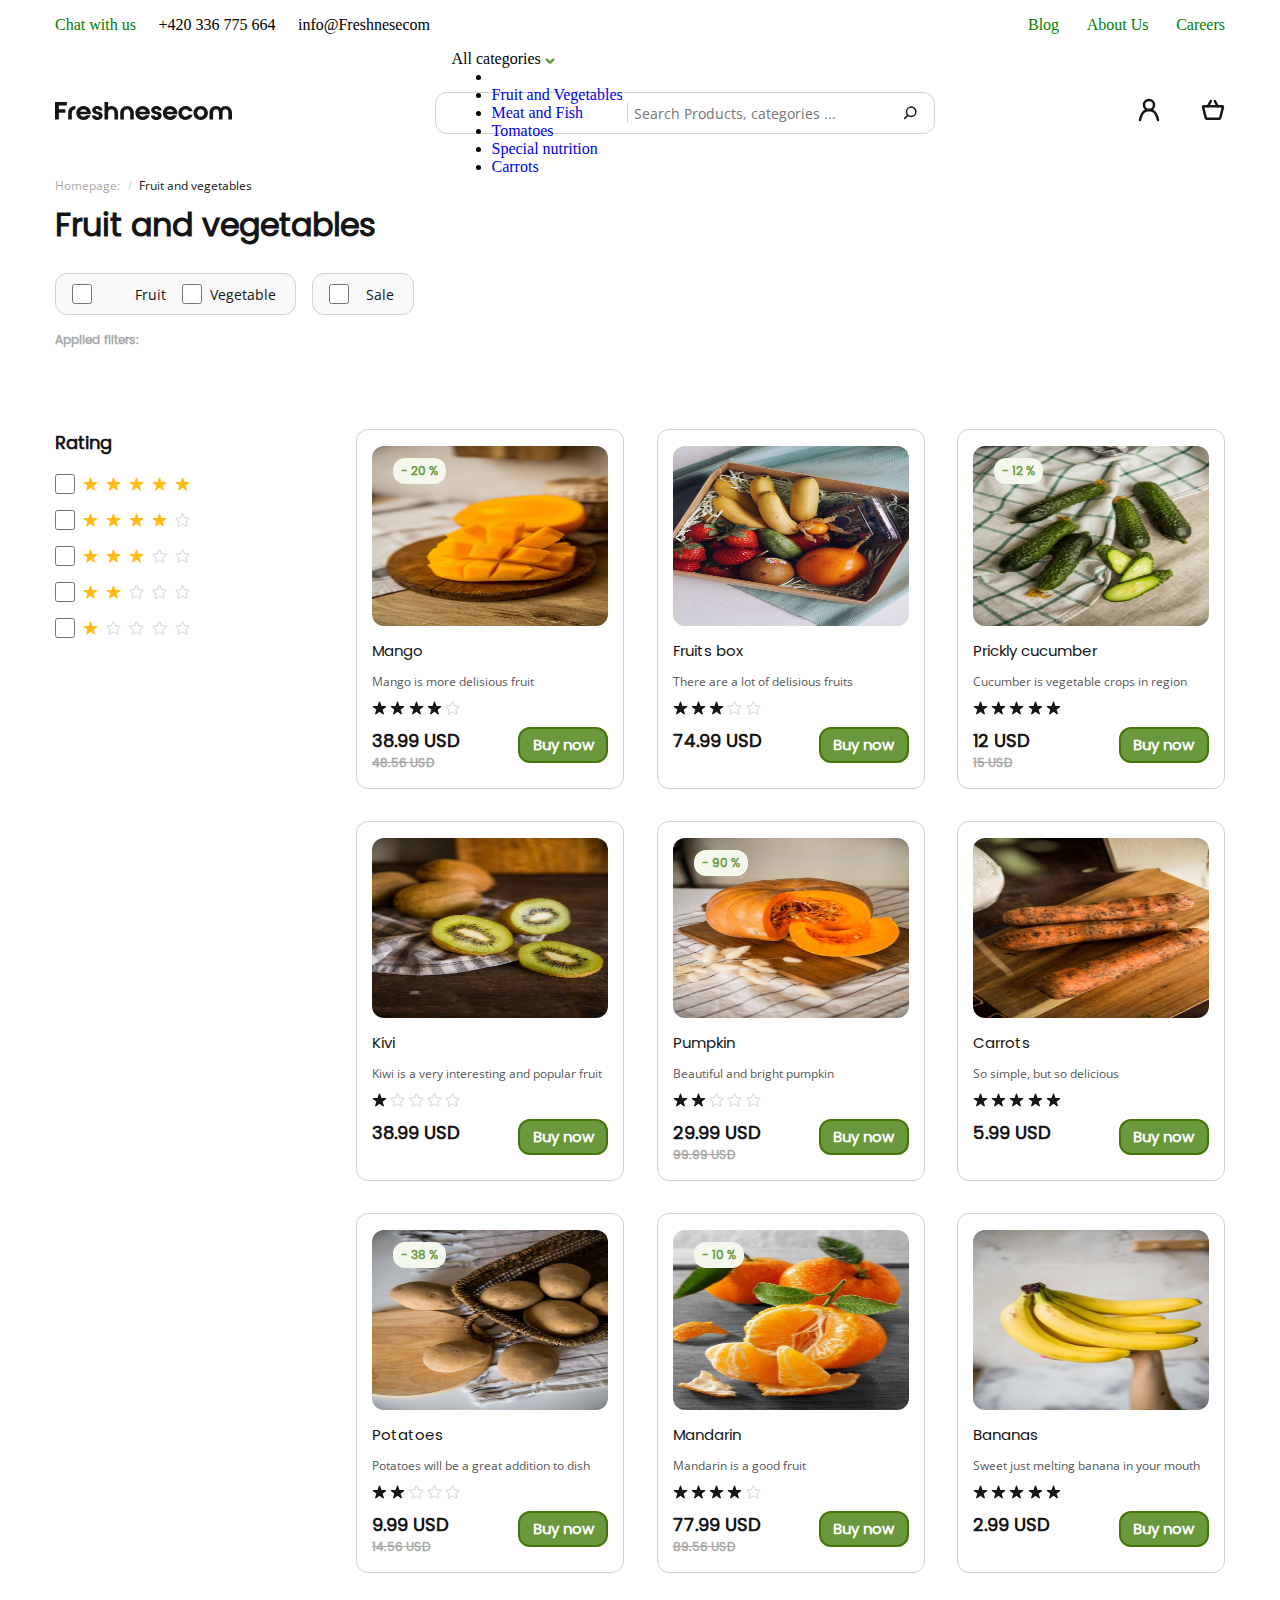
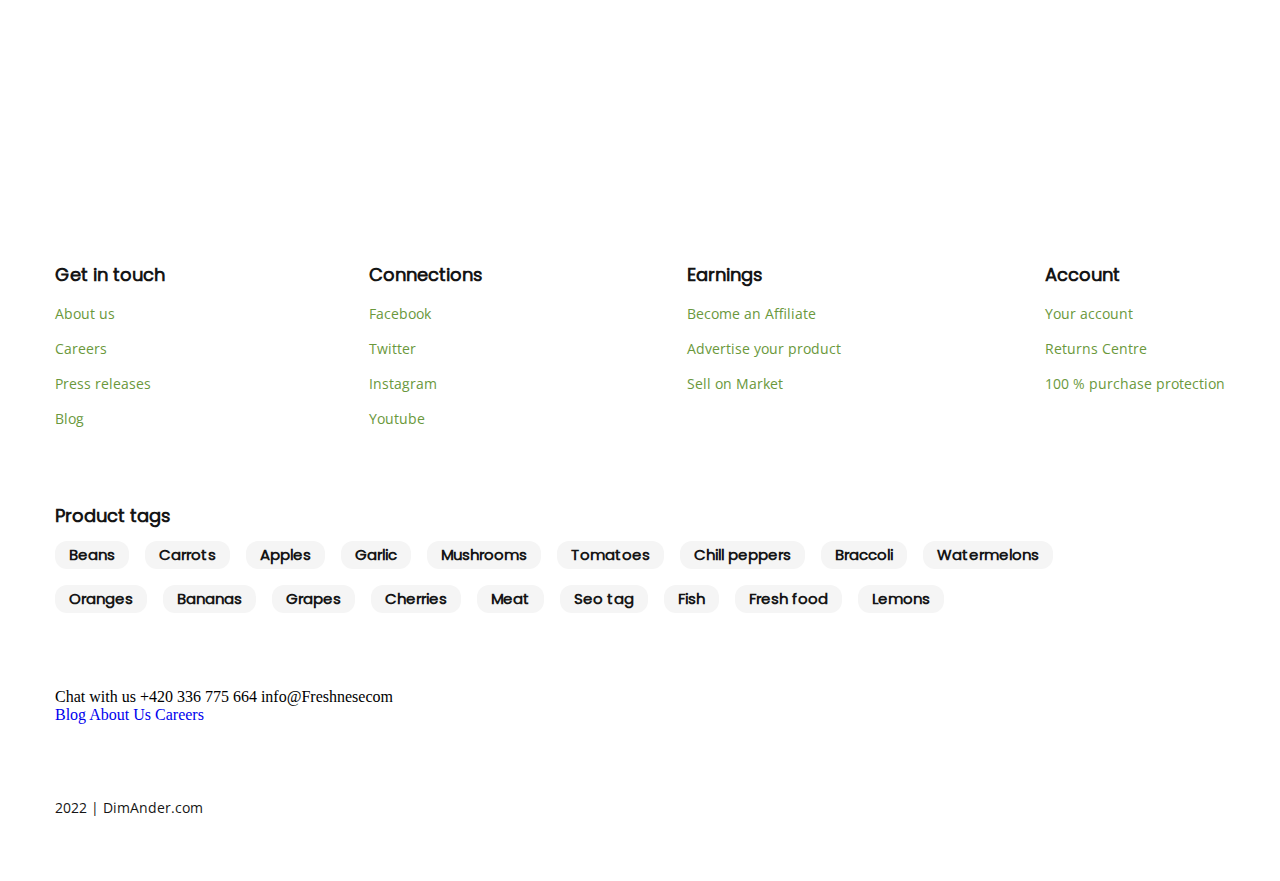
==== commit 77ff1ac1: "Catalogies are ready" ====
--- a/category.html
+++ b/category.html
@@ -13,7 +13,6 @@
 <body>
     <main>
         <header>
-            `
             <div class="info">
                 <div class="contacts">
                     <span class="greenInfo">Chat with us</span>
@@ -32,33 +31,20 @@
                 </div>
                 <div class="research">
                     <div class="categories">
-                        <span class="allCateg">All categories</span>
-                        <img src="IMG/categories.svg" alt="arrow">
-                        <ul class="wrapperCateg">
-                            <a href="#" class="categ">
-                                <div style="height: 20px;"></div>
-                            </a>
-                            <a href="#" class="categ">
-                                <li><i class="fa fa-hand-o-right" aria-hidden="true"></i>Bakery</li>
-                            </a>
-                            <a href="#" class="categ">
-                                <li><i class="fa fa-hand-o-right" aria-hidden="true"></i>Fruit and Vegetables</li>
-                            </a>
-                            <a href="#" class="categ">
-                                <li><i class="fa fa-hand-o-right" aria-hidden="true"></i>Meat and fish</li>
-                            </a>
-                            <a href="#" class="categ">
-                                <li><i class="fa fa-hand-o-right" aria-hidden="true"></i>Drinks</li>
-                            </a>
-                            <a href="#" class="categ">
-                                <li><i class="fa fa-hand-o-right" aria-hidden="true"></i>Kitchen</li>
-                            </a>
-                            <a href="#" class="categ">
-                                <li><i class="fa fa-hand-o-right" aria-hidden="true"></i>Special nutrition</li>
-                            </a>
-                            <a href="#" class="categ">
-                                <li><i class="fa fa-hand-o-right" aria-hidden="true"></i>Baby</li>
-                            </a>
+                        <span class="contentCat">
+                            All categories
+                        </span>
+                        <img src="IMG/categories.svg" alt="">
+                        <ul class="menuWrap">
+                            <li class="space">
+                            </li>
+                            <div class="pointsWrap">
+                                <li class="pointMenu"><a href="#">Fruit and Vegetables</a></li>
+                                <li class="pointMenu"><a href="#">Meat and Fish</a></li>
+                                <li class="pointMenu"><a href="#">Tomatoes</a></li>
+                                <li class="pointMenu"><a href="#">Special nutrition</a></li>
+                                <li class="pointMenu"><a href="#">Carrots</a></li>
+                            </div>
                         </ul>
                     </div>
                     <img src="IMG/stick.svg" alt="stick">
@@ -96,86 +82,62 @@
             <div class="activeButtons">
                 <div class="wrapper_of_buttons">
                     <div class="butt_and_content">
-                        <button class="flag"></button>
+                        <input type="checkbox" class="flag fruit" onclick="filtFruit()"> <span class="content">
+                            Fruit
+                        </span>
+                    </div>
+                    <div class="butt_and_content">
+                        <input type="checkbox" class="flag vegetable" onclick="filtVeg()">
                         <span class="content">
-                            Filtre text
+                            Vegetable
                         </span>
                     </div>
+                </div>
+                <div class="wrapper_of_buttons">
+                    <div class="butt_and_content">
+                        <input type="checkbox" class="flag sale" onchange="filtSale()">
+                        <span class="content">
+                            Sale
+                        </span>
+                    </div>
+                </div>
+                <!-- <div class="wrapper_of_buttons">
                     <div class="butt_and_content">
                         <button class="flag"></button>
                         <span class="content">
-                            Filtre text
+                            
                         </span>
                     </div>
-                </div>
-                <div class="wrapper_of_buttons">
-                    <div class="butt_and_content">
-                        <button class="flag"></button>
-                        <span class="content">
-                            Filtre
-                        </span>
-                    </div>
-                </div>
-                <div class="wrapper_of_buttons">
-                    <div class="butt_and_content">
-                        <button class="flag"></button>
-                        <span class="content">
-                            Filtre
-                        </span>
-                    </div>
-                </div>
+                </div> -->
             </div>
             <div class="choosenFilters">
                 <span class="applied_filters">
                     Applied filters:
                 </span>
-                <span class="applied_filter">
+                <!-- <span class="applied_filter">
                     Selected Filtre
                     <img src="IMG/cross.svg" alt="Крестик" class="cross" >
                 </span>
                 <span class="applied_filter">
                     Selected Filtre
                     <img src="IMG/cross.svg" alt="Крестик" class="cross" >
-                </span>
+                </span> -->
             </div>
         </div>
 
         <div class="Wrapper_Products">
             <div class="addFilters">
-                <div class="filter_brands">
-                    <span class="titleFilter">
-                        Brands
-                    </span>
-                    <ul class="list_with_brands">
-                        <li class="brand">
-                            <input type="checkbox" />
-                            <span>Filtre by brand item</span>
-                        </li>
-                        <li class="brand">
-                            <input type="checkbox" />
-                            <span>Filtre by brand item</span>
-                        </li>
-                        <li class="brand">
-                            <input type="checkbox" />
-                            <span>Filtre by brand item</span>
-                        </li>
-                        <li class="brand">
-                            <input type="checkbox" />
-                            <span>Filtre by brand item</span>
-                        </li>
-                    </ul>
-                </div>
                 <div class="filter_star">
                     <span class="titleFilter">
                             Rating
                     </span>
                     <ul class="list_with_stars">
                         <li class="star">
-                            <input type="checkbox" />
-                            <svg width="15" height="14" viewBox="0 0 15 14" fill="none" xmlns="http://www.w3.org/2000/svg">
-                            <path fill-rule="evenodd" clip-rule="evenodd" d="M6.81993 1.12669C6.86598 0.980663 6.95739 0.853118 7.08087 0.762581C7.20435 0.672044 7.35348 0.62323 7.5066 0.62323C7.65972 0.62323 7.80885 0.672044 7.93233 0.762581C8.05581 0.853118 8.14722 0.980663 8.19327 1.12669L9.43327 4.94002H13.4333C13.5919 4.93403 13.7481 4.98012 13.878 5.07125C14.0079 5.16238 14.1044 5.29355 14.1528 5.4447C14.2012 5.59586 14.1987 5.75869 14.1459 5.90833C14.093 6.05796 13.9925 6.18617 13.8599 6.27336L10.6133 8.62669L11.8533 12.4467C11.9023 12.5922 11.9035 12.7496 11.8568 12.8958C11.81 13.0421 11.7178 13.1696 11.5934 13.2597C11.4691 13.3498 11.3192 13.3978 11.1656 13.3966C11.0121 13.3955 10.8629 13.3453 10.7399 13.2534L7.4866 10.8734L4.23993 13.2334C4.11694 13.3253 3.96778 13.3755 3.81423 13.3766C3.66068 13.3778 3.51079 13.3298 3.38645 13.2397C3.26211 13.1496 3.16982 13.0221 3.12307 12.8758C3.07633 12.7296 3.07756 12.5722 3.1266 12.4267L4.3666 8.60669L1.11994 6.25336C0.987324 6.16617 0.886903 6.03796 0.834016 5.88833C0.781128 5.73869 0.778682 5.57586 0.827052 5.4247C0.875422 5.27355 0.971947 5.14238 1.10188 5.05125C1.23181 4.96012 1.38801 4.91403 1.5466 4.92002H5.5466L6.81993 1.12669Z" fill="#FDBC15"/>
-                            </svg>
-                            <svg class="img_nostar" width="15" height="14" viewBox="0 0 15 14" fill="none" xmlns="http://www.w3.org/2000/svg">
+                            <input type="checkbox" name="checkB" onclick="filtStars()" />
+                            <svg width="15" height="14" viewBox="0 0 15 14" fill="none" xmlns="http://www.w3.org/2000/svg">
+                            <path fill-rule="evenodd" clip-rule="evenodd" d="M6.81993 1.12669C6.86598 0.980663 6.95739 0.853118 7.08087 0.762581C7.20435 0.672044 7.35348 0.62323 7.5066 0.62323C7.65972 0.62323 7.80885 0.672044 7.93233 0.762581C8.05581 0.853118 8.14722 0.980663 8.19327 1.12669L9.43327 4.94002H13.4333C13.5919 4.93403 13.7481 4.98012 13.878 5.07125C14.0079 5.16238 14.1044 5.29355 14.1528 5.4447C14.2012 5.59586 14.1987 5.75869 14.1459 5.90833C14.093 6.05796 13.9925 6.18617 13.8599 6.27336L10.6133 8.62669L11.8533 12.4467C11.9023 12.5922 11.9035 12.7496 11.8568 12.8958C11.81 13.0421 11.7178 13.1696 11.5934 13.2597C11.4691 13.3498 11.3192 13.3978 11.1656 13.3966C11.0121 13.3955 10.8629 13.3453 10.7399 13.2534L7.4866 10.8734L4.23993 13.2334C4.11694 13.3253 3.96778 13.3755 3.81423 13.3766C3.66068 13.3778 3.51079 13.3298 3.38645 13.2397C3.26211 13.1496 3.16982 13.0221 3.12307 12.8758C3.07633 12.7296 3.07756 12.5722 3.1266 12.4267L4.3666 8.60669L1.11994 6.25336C0.987324 6.16617 0.886903 6.03796 0.834016 5.88833C0.781128 5.73869 0.778682 5.57586 0.827052 5.4247C0.875422 5.27355 0.971947 5.14238 1.10188 5.05125C1.23181 4.96012 1.38801 4.91403 1.5466 4.92002H5.5466L6.81993 1.12669Z" fill="#FDBC15"/>
+                            </svg>
+                            <svg width="15" height="14" viewBox="0 0 15 14" fill="none" xmlns="http://www.w3.org/2000/svg">
                             <path fill-rule="evenodd" clip-rule="evenodd" d="M6.81993 1.12669C6.86598 0.980663 6.95739 0.853118 7.08087 0.762581C7.20435 0.672044 7.35348 0.62323 7.5066 0.62323C7.65972 0.62323 7.80885 0.672044 7.93233 0.762581C8.05581 0.853118 8.14722 0.980663 8.19327 1.12669L9.43327 4.94002H13.4333C13.5919 4.93403 13.7481 4.98012 13.878 5.07125C14.0079 5.16238 14.1044 5.29355 14.1528 5.4447C14.2012 5.59586 14.1987 5.75869 14.1459 5.90833C14.093 6.05796 13.9925 6.18617 13.8599 6.27336L10.6133 8.62669L11.8533 12.4467C11.9023 12.5922 11.9035 12.7496 11.8568 12.8958C11.81 13.0421 11.7178 13.1696 11.5934 13.2597C11.4691 13.3498 11.3192 13.3978 11.1656 13.3966C11.0121 13.3955 10.8629 13.3453 10.7399 13.2534L7.4866 10.8734L4.23993 13.2334C4.11694 13.3253 3.96778 13.3755 3.81423 13.3766C3.66068 13.3778 3.51079 13.3298 3.38645 13.2397C3.26211 13.1496 3.16982 13.0221 3.12307 12.8758C3.07633 12.7296 3.07756 12.5722 3.1266 12.4267L4.3666 8.60669L1.11994 6.25336C0.987324 6.16617 0.886903 6.03796 0.834016 5.88833C0.781128 5.73869 0.778682 5.57586 0.827052 5.4247C0.875422 5.27355 0.971947 5.14238 1.10188 5.05125C1.23181 4.96012 1.38801 4.91403 1.5466 4.92002H5.5466L6.81993 1.12669Z" fill="#FDBC15"/>
                             </svg>
                             <svg width="15" height="14" viewBox="0 0 15 14" fill="none" xmlns="http://www.w3.org/2000/svg">
@@ -189,7 +151,7 @@
                             </svg>
                         </li>
                         <li class="star">
-                            <input type="checkbox" />
+                            <input type="checkbox" name="checkB" onclick="filtStars()" />
                             <svg class="img__star" width="15" height="14" viewBox="0 0 15 14" fill="none" xmlns="http://www.w3.org/2000/svg">
                             <path fill-rule="evenodd" clip-rule="evenodd" d="M6.81993 1.12669C6.86598 0.980663 6.95739 0.853118 7.08087 0.762581C7.20435 0.672044 7.35348 0.62323 7.5066 0.62323C7.65972 0.62323 7.80885 0.672044 7.93233 0.762581C8.05581 0.853118 8.14722 0.980663 8.19327 1.12669L9.43327 4.94002H13.4333C13.5919 4.93403 13.7481 4.98012 13.878 5.07125C14.0079 5.16238 14.1044 5.29355 14.1528 5.4447C14.2012 5.59586 14.1987 5.75869 14.1459 5.90833C14.093 6.05796 13.9925 6.18617 13.8599 6.27336L10.6133 8.62669L11.8533 12.4467C11.9023 12.5922 11.9035 12.7496 11.8568 12.8958C11.81 13.0421 11.7178 13.1696 11.5934 13.2597C11.4691 13.3498 11.3192 13.3978 11.1656 13.3966C11.0121 13.3955 10.8629 13.3453 10.7399 13.2534L7.4866 10.8734L4.23993 13.2334C4.11694 13.3253 3.96778 13.3755 3.81423 13.3766C3.66068 13.3778 3.51079 13.3298 3.38645 13.2397C3.26211 13.1496 3.16982 13.0221 3.12307 12.8758C3.07633 12.7296 3.07756 12.5722 3.1266 12.4267L4.3666 8.60669L1.11994 6.25336C0.987324 6.16617 0.886903 6.03796 0.834016 5.88833C0.781128 5.73869 0.778682 5.57586 0.827052 5.4247C0.875422 5.27355 0.971947 5.14238 1.10188 5.05125C1.23181 4.96012 1.38801 4.91403 1.5466 4.92002H5.5466L6.81993 1.12669Z" fill="#FDBC15"/>
                             </svg>
@@ -207,7 +169,7 @@
                             </svg>
                         </li>
                         <li class="star">
-                            <input type="checkbox" />
+                            <input type="checkbox" name="checkB" onclick="filtStars()" />
                             <svg class="img__star" width="15" height="14" viewBox="0 0 15 14" fill="none" xmlns="http://www.w3.org/2000/svg">
                             <path fill-rule="evenodd" clip-rule="evenodd" d="M6.81993 1.12669C6.86598 0.980663 6.95739 0.853118 7.08087 0.762581C7.20435 0.672044 7.35348 0.62323 7.5066 0.62323C7.65972 0.62323 7.80885 0.672044 7.93233 0.762581C8.05581 0.853118 8.14722 0.980663 8.19327 1.12669L9.43327 4.94002H13.4333C13.5919 4.93403 13.7481 4.98012 13.878 5.07125C14.0079 5.16238 14.1044 5.29355 14.1528 5.4447C14.2012 5.59586 14.1987 5.75869 14.1459 5.90833C14.093 6.05796 13.9925 6.18617 13.8599 6.27336L10.6133 8.62669L11.8533 12.4467C11.9023 12.5922 11.9035 12.7496 11.8568 12.8958C11.81 13.0421 11.7178 13.1696 11.5934 13.2597C11.4691 13.3498 11.3192 13.3978 11.1656 13.3966C11.0121 13.3955 10.8629 13.3453 10.7399 13.2534L7.4866 10.8734L4.23993 13.2334C4.11694 13.3253 3.96778 13.3755 3.81423 13.3766C3.66068 13.3778 3.51079 13.3298 3.38645 13.2397C3.26211 13.1496 3.16982 13.0221 3.12307 12.8758C3.07633 12.7296 3.07756 12.5722 3.1266 12.4267L4.3666 8.60669L1.11994 6.25336C0.987324 6.16617 0.886903 6.03796 0.834016 5.88833C0.781128 5.73869 0.778682 5.57586 0.827052 5.4247C0.875422 5.27355 0.971947 5.14238 1.10188 5.05125C1.23181 4.96012 1.38801 4.91403 1.5466 4.92002H5.5466L6.81993 1.12669Z" fill="#FDBC15"/>
                             </svg>
@@ -225,7 +187,7 @@
                             </svg>
                         </li>
                         <li class="star">
-                            <input type="checkbox" />
+                            <input type="checkbox" name="checkB" onclick="filtStars()" />
                             <svg class="img__star" width="15" height="14" viewBox="0 0 15 14" fill="none" xmlns="http://www.w3.org/2000/svg">
                             <path fill-rule="evenodd" clip-rule="evenodd" d="M6.81993 1.12669C6.86598 0.980663 6.95739 0.853118 7.08087 0.762581C7.20435 0.672044 7.35348 0.62323 7.5066 0.62323C7.65972 0.62323 7.80885 0.672044 7.93233 0.762581C8.05581 0.853118 8.14722 0.980663 8.19327 1.12669L9.43327 4.94002H13.4333C13.5919 4.93403 13.7481 4.98012 13.878 5.07125C14.0079 5.16238 14.1044 5.29355 14.1528 5.4447C14.2012 5.59586 14.1987 5.75869 14.1459 5.90833C14.093 6.05796 13.9925 6.18617 13.8599 6.27336L10.6133 8.62669L11.8533 12.4467C11.9023 12.5922 11.9035 12.7496 11.8568 12.8958C11.81 13.0421 11.7178 13.1696 11.5934 13.2597C11.4691 13.3498 11.3192 13.3978 11.1656 13.3966C11.0121 13.3955 10.8629 13.3453 10.7399 13.2534L7.4866 10.8734L4.23993 13.2334C4.11694 13.3253 3.96778 13.3755 3.81423 13.3766C3.66068 13.3778 3.51079 13.3298 3.38645 13.2397C3.26211 13.1496 3.16982 13.0221 3.12307 12.8758C3.07633 12.7296 3.07756 12.5722 3.1266 12.4267L4.3666 8.60669L1.11994 6.25336C0.987324 6.16617 0.886903 6.03796 0.834016 5.88833C0.781128 5.73869 0.778682 5.57586 0.827052 5.4247C0.875422 5.27355 0.971947 5.14238 1.10188 5.05125C1.23181 4.96012 1.38801 4.91403 1.5466 4.92002H5.5466L6.81993 1.12669Z" fill="#FDBC15"/>
                             </svg>
@@ -243,7 +205,7 @@
                             </svg>
                         </li>
                         <li class="star">
-                            <input type="checkbox" />
+                            <input type="checkbox" name="checkB" onclick="filtStars()" />
                             <svg class="img__star" width="15" height="14" viewBox="0 0 15 14" fill="none" xmlns="http://www.w3.org/2000/svg">
                                 <path fill-rule="evenodd" clip-rule="evenodd" d="M6.81993 1.12669C6.86598 0.980663 6.95739 0.853118 7.08087 0.762581C7.20435 0.672044 7.35348 0.62323 7.5066 0.62323C7.65972 0.62323 7.80885 0.672044 7.93233 0.762581C8.05581 0.853118 8.14722 0.980663 8.19327 1.12669L9.43327 4.94002H13.4333C13.5919 4.93403 13.7481 4.98012 13.878 5.07125C14.0079 5.16238 14.1044 5.29355 14.1528 5.4447C14.2012 5.59586 14.1987 5.75869 14.1459 5.90833C14.093 6.05796 13.9925 6.18617 13.8599 6.27336L10.6133 8.62669L11.8533 12.4467C11.9023 12.5922 11.9035 12.7496 11.8568 12.8958C11.81 13.0421 11.7178 13.1696 11.5934 13.2597C11.4691 13.3498 11.3192 13.3978 11.1656 13.3966C11.0121 13.3955 10.8629 13.3453 10.7399 13.2534L7.4866 10.8734L4.23993 13.2334C4.11694 13.3253 3.96778 13.3755 3.81423 13.3766C3.66068 13.3778 3.51079 13.3298 3.38645 13.2397C3.26211 13.1496 3.16982 13.0221 3.12307 12.8758C3.07633 12.7296 3.07756 12.5722 3.1266 12.4267L4.3666 8.60669L1.11994 6.25336C0.987324 6.16617 0.886903 6.03796 0.834016 5.88833C0.781128 5.73869 0.778682 5.57586 0.827052 5.4247C0.875422 5.27355 0.971947 5.14238 1.10188 5.05125C1.23181 4.96012 1.38801 4.91403 1.5466 4.92002H5.5466L6.81993 1.12669Z" fill="#FDBC15"/>
                             </svg>
@@ -268,392 +230,392 @@
             <div class="products">
                 <div class="product">
                     <div class="sale">
+                        - 20 %
+                    </div>
+                    <img src="IMG/mango.png" alt="" class="product_logo">
+                    <div class="product_info">
+                        <div class="product_title">
+                            Mango
+                        </div>
+                        <div class="product_description">
+                            Mango is more delisious fruit
+                        </div>
+                        <div class="product_stars">
+                            <svg class="blstar" width="15" height="14" viewBox="0 0 15 14" fill="none" xmlns="http://www.w3.org/2000/svg">
+                                <path fill-rule="evenodd" clip-rule="evenodd" d="M6.81993 1.12669C6.86598 0.980663 6.95739 0.853118 7.08087 0.762581C7.20435 0.672044 7.35348 0.62323 7.5066 0.62323C7.65972 0.62323 7.80885 0.672044 7.93233 0.762581C8.05581 0.853118 8.14722 0.980663 8.19327 1.12669L9.43327 4.94002H13.4333C13.5919 4.93403 13.7481 4.98012 13.878 5.07125C14.0079 5.16238 14.1044 5.29355 14.1528 5.4447C14.2012 5.59586 14.1987 5.75869 14.1459 5.90833C14.093 6.05796 13.9925 6.18617 13.8599 6.27336L10.6133 8.62669L11.8533 12.4467C11.9023 12.5922 11.9035 12.7496 11.8568 12.8958C11.81 13.0421 11.7178 13.1696 11.5934 13.2597C11.4691 13.3498 11.3192 13.3978 11.1656 13.3966C11.0121 13.3955 10.8629 13.3453 10.7399 13.2534L7.4866 10.8734L4.23993 13.2334C4.11694 13.3253 3.96778 13.3755 3.81423 13.3766C3.66068 13.3778 3.51079 13.3298 3.38645 13.2397C3.26211 13.1496 3.16982 13.0221 3.12307 12.8758C3.07633 12.7296 3.07756 12.5722 3.1266 12.4267L4.3666 8.60669L1.11994 6.25336C0.987324 6.16617 0.886903 6.03796 0.834016 5.88833C0.781128 5.73869 0.778682 5.57586 0.827052 5.4247C0.875422 5.27355 0.971947 5.14238 1.10188 5.05125C1.23181 4.96012 1.38801 4.91403 1.5466 4.92002H5.5466L6.81993 1.12669Z" fill="#FDBC15"/>
+                            </svg>
+                            <svg class="blstar" width="15" height="14" viewBox="0 0 15 14" fill="none" xmlns="http://www.w3.org/2000/svg">
+                                <path fill-rule="evenodd" clip-rule="evenodd" d="M6.81993 1.12669C6.86598 0.980663 6.95739 0.853118 7.08087 0.762581C7.20435 0.672044 7.35348 0.62323 7.5066 0.62323C7.65972 0.62323 7.80885 0.672044 7.93233 0.762581C8.05581 0.853118 8.14722 0.980663 8.19327 1.12669L9.43327 4.94002H13.4333C13.5919 4.93403 13.7481 4.98012 13.878 5.07125C14.0079 5.16238 14.1044 5.29355 14.1528 5.4447C14.2012 5.59586 14.1987 5.75869 14.1459 5.90833C14.093 6.05796 13.9925 6.18617 13.8599 6.27336L10.6133 8.62669L11.8533 12.4467C11.9023 12.5922 11.9035 12.7496 11.8568 12.8958C11.81 13.0421 11.7178 13.1696 11.5934 13.2597C11.4691 13.3498 11.3192 13.3978 11.1656 13.3966C11.0121 13.3955 10.8629 13.3453 10.7399 13.2534L7.4866 10.8734L4.23993 13.2334C4.11694 13.3253 3.96778 13.3755 3.81423 13.3766C3.66068 13.3778 3.51079 13.3298 3.38645 13.2397C3.26211 13.1496 3.16982 13.0221 3.12307 12.8758C3.07633 12.7296 3.07756 12.5722 3.1266 12.4267L4.3666 8.60669L1.11994 6.25336C0.987324 6.16617 0.886903 6.03796 0.834016 5.88833C0.781128 5.73869 0.778682 5.57586 0.827052 5.4247C0.875422 5.27355 0.971947 5.14238 1.10188 5.05125C1.23181 4.96012 1.38801 4.91403 1.5466 4.92002H5.5466L6.81993 1.12669Z" fill="#FDBC15"/>
+                            </svg>
+                            <svg class="blstar" width="15" height="14" viewBox="0 0 15 14" fill="none" xmlns="http://www.w3.org/2000/svg">
+                                <path fill-rule="evenodd" clip-rule="evenodd" d="M6.81993 1.12669C6.86598 0.980663 6.95739 0.853118 7.08087 0.762581C7.20435 0.672044 7.35348 0.62323 7.5066 0.62323C7.65972 0.62323 7.80885 0.672044 7.93233 0.762581C8.05581 0.853118 8.14722 0.980663 8.19327 1.12669L9.43327 4.94002H13.4333C13.5919 4.93403 13.7481 4.98012 13.878 5.07125C14.0079 5.16238 14.1044 5.29355 14.1528 5.4447C14.2012 5.59586 14.1987 5.75869 14.1459 5.90833C14.093 6.05796 13.9925 6.18617 13.8599 6.27336L10.6133 8.62669L11.8533 12.4467C11.9023 12.5922 11.9035 12.7496 11.8568 12.8958C11.81 13.0421 11.7178 13.1696 11.5934 13.2597C11.4691 13.3498 11.3192 13.3978 11.1656 13.3966C11.0121 13.3955 10.8629 13.3453 10.7399 13.2534L7.4866 10.8734L4.23993 13.2334C4.11694 13.3253 3.96778 13.3755 3.81423 13.3766C3.66068 13.3778 3.51079 13.3298 3.38645 13.2397C3.26211 13.1496 3.16982 13.0221 3.12307 12.8758C3.07633 12.7296 3.07756 12.5722 3.1266 12.4267L4.3666 8.60669L1.11994 6.25336C0.987324 6.16617 0.886903 6.03796 0.834016 5.88833C0.781128 5.73869 0.778682 5.57586 0.827052 5.4247C0.875422 5.27355 0.971947 5.14238 1.10188 5.05125C1.23181 4.96012 1.38801 4.91403 1.5466 4.92002H5.5466L6.81993 1.12669Z" fill="#FDBC15"/>
+                            </svg>
+                            <svg class="blstar" width="15" height="14" viewBox="0 0 15 14" fill="none" xmlns="http://www.w3.org/2000/svg">
+                                <path fill-rule="evenodd" clip-rule="evenodd" d="M6.81993 1.12669C6.86598 0.980663 6.95739 0.853118 7.08087 0.762581C7.20435 0.672044 7.35348 0.62323 7.5066 0.62323C7.65972 0.62323 7.80885 0.672044 7.93233 0.762581C8.05581 0.853118 8.14722 0.980663 8.19327 1.12669L9.43327 4.94002H13.4333C13.5919 4.93403 13.7481 4.98012 13.878 5.07125C14.0079 5.16238 14.1044 5.29355 14.1528 5.4447C14.2012 5.59586 14.1987 5.75869 14.1459 5.90833C14.093 6.05796 13.9925 6.18617 13.8599 6.27336L10.6133 8.62669L11.8533 12.4467C11.9023 12.5922 11.9035 12.7496 11.8568 12.8958C11.81 13.0421 11.7178 13.1696 11.5934 13.2597C11.4691 13.3498 11.3192 13.3978 11.1656 13.3966C11.0121 13.3955 10.8629 13.3453 10.7399 13.2534L7.4866 10.8734L4.23993 13.2334C4.11694 13.3253 3.96778 13.3755 3.81423 13.3766C3.66068 13.3778 3.51079 13.3298 3.38645 13.2397C3.26211 13.1496 3.16982 13.0221 3.12307 12.8758C3.07633 12.7296 3.07756 12.5722 3.1266 12.4267L4.3666 8.60669L1.11994 6.25336C0.987324 6.16617 0.886903 6.03796 0.834016 5.88833C0.781128 5.73869 0.778682 5.57586 0.827052 5.4247C0.875422 5.27355 0.971947 5.14238 1.10188 5.05125C1.23181 4.96012 1.38801 4.91403 1.5466 4.92002H5.5466L6.81993 1.12669Z" fill="#FDBC15"/>
+                            </svg>
+                            <svg class="nostar" width="15" height="14" viewBox="0 0 15 14" fill="none" xmlns="http://www.w3.org/2000/svg">
+                                <path fill-rule="evenodd" clip-rule="evenodd" d="M6.81993 1.12669C6.86598 0.980663 6.95739 0.853118 7.08087 0.762581C7.20435 0.672044 7.35348 0.62323 7.5066 0.62323C7.65972 0.62323 7.80885 0.672044 7.93233 0.762581C8.05581 0.853118 8.14722 0.980663 8.19327 1.12669L9.43327 4.94002H13.4333C13.5919 4.93403 13.7481 4.98012 13.878 5.07125C14.0079 5.16238 14.1044 5.29355 14.1528 5.4447C14.2012 5.59586 14.1987 5.75869 14.1459 5.90833C14.093 6.05796 13.9925 6.18617 13.8599 6.27336L10.6133 8.62669L11.8533 12.4467C11.9023 12.5922 11.9035 12.7496 11.8568 12.8958C11.81 13.0421 11.7178 13.1696 11.5934 13.2597C11.4691 13.3498 11.3192 13.3978 11.1656 13.3966C11.0121 13.3955 10.8629 13.3453 10.7399 13.2534L7.4866 10.8734L4.23993 13.2334C4.11694 13.3253 3.96778 13.3755 3.81423 13.3766C3.66068 13.3778 3.51079 13.3298 3.38645 13.2397C3.26211 13.1496 3.16982 13.0221 3.12307 12.8758C3.07633 12.7296 3.07756 12.5722 3.1266 12.4267L4.3666 8.60669L1.11994 6.25336C0.987324 6.16617 0.886903 6.03796 0.834016 5.88833C0.781128 5.73869 0.778682 5.57586 0.827052 5.4247C0.875422 5.27355 0.971947 5.14238 1.10188 5.05125C1.23181 4.96012 1.38801 4.91403 1.5466 4.92002H5.5466L6.81993 1.12669Z" fill="#FDBC15"/>
+                            </svg>
+                        </div>
+                        <div class="cost_precost_buttonBuy">
+                            <div class="costs">
+                                <div class="cost">
+                                    38.99 USD
+                                </div>
+                                <div class="precost">
+                                    48.56 USD
+                                </div>
+                            </div>
+                            <button class="buttonBuy">
+                                Buy now
+                            </button>
+                        </div>
+                    </div>
+                </div>
+                <div class="product">
+                    <div class="sale">
+
+                    </div>
+                    <img src="IMG/fruitsBox.jpg" alt="" class="product_logo">
+                    <div class="product_info">
+                        <div class="product_title">
+                            Fruits box
+                        </div>
+                        <div class="product_description">
+                            There are a lot of delisious fruits
+                        </div>
+                        <div class="product_stars">
+                            <svg class="blstar" width="15" height="14" viewBox="0 0 15 14" fill="none" xmlns="http://www.w3.org/2000/svg">
+                                <path fill-rule="evenodd" clip-rule="evenodd" d="M6.81993 1.12669C6.86598 0.980663 6.95739 0.853118 7.08087 0.762581C7.20435 0.672044 7.35348 0.62323 7.5066 0.62323C7.65972 0.62323 7.80885 0.672044 7.93233 0.762581C8.05581 0.853118 8.14722 0.980663 8.19327 1.12669L9.43327 4.94002H13.4333C13.5919 4.93403 13.7481 4.98012 13.878 5.07125C14.0079 5.16238 14.1044 5.29355 14.1528 5.4447C14.2012 5.59586 14.1987 5.75869 14.1459 5.90833C14.093 6.05796 13.9925 6.18617 13.8599 6.27336L10.6133 8.62669L11.8533 12.4467C11.9023 12.5922 11.9035 12.7496 11.8568 12.8958C11.81 13.0421 11.7178 13.1696 11.5934 13.2597C11.4691 13.3498 11.3192 13.3978 11.1656 13.3966C11.0121 13.3955 10.8629 13.3453 10.7399 13.2534L7.4866 10.8734L4.23993 13.2334C4.11694 13.3253 3.96778 13.3755 3.81423 13.3766C3.66068 13.3778 3.51079 13.3298 3.38645 13.2397C3.26211 13.1496 3.16982 13.0221 3.12307 12.8758C3.07633 12.7296 3.07756 12.5722 3.1266 12.4267L4.3666 8.60669L1.11994 6.25336C0.987324 6.16617 0.886903 6.03796 0.834016 5.88833C0.781128 5.73869 0.778682 5.57586 0.827052 5.4247C0.875422 5.27355 0.971947 5.14238 1.10188 5.05125C1.23181 4.96012 1.38801 4.91403 1.5466 4.92002H5.5466L6.81993 1.12669Z" fill="#FDBC15"/>
+                            </svg>
+                            <svg class="blstar" width="15" height="14" viewBox="0 0 15 14" fill="none" xmlns="http://www.w3.org/2000/svg">
+                                <path fill-rule="evenodd" clip-rule="evenodd" d="M6.81993 1.12669C6.86598 0.980663 6.95739 0.853118 7.08087 0.762581C7.20435 0.672044 7.35348 0.62323 7.5066 0.62323C7.65972 0.62323 7.80885 0.672044 7.93233 0.762581C8.05581 0.853118 8.14722 0.980663 8.19327 1.12669L9.43327 4.94002H13.4333C13.5919 4.93403 13.7481 4.98012 13.878 5.07125C14.0079 5.16238 14.1044 5.29355 14.1528 5.4447C14.2012 5.59586 14.1987 5.75869 14.1459 5.90833C14.093 6.05796 13.9925 6.18617 13.8599 6.27336L10.6133 8.62669L11.8533 12.4467C11.9023 12.5922 11.9035 12.7496 11.8568 12.8958C11.81 13.0421 11.7178 13.1696 11.5934 13.2597C11.4691 13.3498 11.3192 13.3978 11.1656 13.3966C11.0121 13.3955 10.8629 13.3453 10.7399 13.2534L7.4866 10.8734L4.23993 13.2334C4.11694 13.3253 3.96778 13.3755 3.81423 13.3766C3.66068 13.3778 3.51079 13.3298 3.38645 13.2397C3.26211 13.1496 3.16982 13.0221 3.12307 12.8758C3.07633 12.7296 3.07756 12.5722 3.1266 12.4267L4.3666 8.60669L1.11994 6.25336C0.987324 6.16617 0.886903 6.03796 0.834016 5.88833C0.781128 5.73869 0.778682 5.57586 0.827052 5.4247C0.875422 5.27355 0.971947 5.14238 1.10188 5.05125C1.23181 4.96012 1.38801 4.91403 1.5466 4.92002H5.5466L6.81993 1.12669Z" fill="#FDBC15"/>
+                            </svg>
+                            <svg class="blstar" width="15" height="14" viewBox="0 0 15 14" fill="none" xmlns="http://www.w3.org/2000/svg">
+                                <path fill-rule="evenodd" clip-rule="evenodd" d="M6.81993 1.12669C6.86598 0.980663 6.95739 0.853118 7.08087 0.762581C7.20435 0.672044 7.35348 0.62323 7.5066 0.62323C7.65972 0.62323 7.80885 0.672044 7.93233 0.762581C8.05581 0.853118 8.14722 0.980663 8.19327 1.12669L9.43327 4.94002H13.4333C13.5919 4.93403 13.7481 4.98012 13.878 5.07125C14.0079 5.16238 14.1044 5.29355 14.1528 5.4447C14.2012 5.59586 14.1987 5.75869 14.1459 5.90833C14.093 6.05796 13.9925 6.18617 13.8599 6.27336L10.6133 8.62669L11.8533 12.4467C11.9023 12.5922 11.9035 12.7496 11.8568 12.8958C11.81 13.0421 11.7178 13.1696 11.5934 13.2597C11.4691 13.3498 11.3192 13.3978 11.1656 13.3966C11.0121 13.3955 10.8629 13.3453 10.7399 13.2534L7.4866 10.8734L4.23993 13.2334C4.11694 13.3253 3.96778 13.3755 3.81423 13.3766C3.66068 13.3778 3.51079 13.3298 3.38645 13.2397C3.26211 13.1496 3.16982 13.0221 3.12307 12.8758C3.07633 12.7296 3.07756 12.5722 3.1266 12.4267L4.3666 8.60669L1.11994 6.25336C0.987324 6.16617 0.886903 6.03796 0.834016 5.88833C0.781128 5.73869 0.778682 5.57586 0.827052 5.4247C0.875422 5.27355 0.971947 5.14238 1.10188 5.05125C1.23181 4.96012 1.38801 4.91403 1.5466 4.92002H5.5466L6.81993 1.12669Z" fill="#FDBC15"/>
+                            </svg>
+                            <svg class="nostar" width="15" height="14" viewBox="0 0 15 14" fill="none" xmlns="http://www.w3.org/2000/svg">
+                                <path fill-rule="evenodd" clip-rule="evenodd" d="M6.81993 1.12669C6.86598 0.980663 6.95739 0.853118 7.08087 0.762581C7.20435 0.672044 7.35348 0.62323 7.5066 0.62323C7.65972 0.62323 7.80885 0.672044 7.93233 0.762581C8.05581 0.853118 8.14722 0.980663 8.19327 1.12669L9.43327 4.94002H13.4333C13.5919 4.93403 13.7481 4.98012 13.878 5.07125C14.0079 5.16238 14.1044 5.29355 14.1528 5.4447C14.2012 5.59586 14.1987 5.75869 14.1459 5.90833C14.093 6.05796 13.9925 6.18617 13.8599 6.27336L10.6133 8.62669L11.8533 12.4467C11.9023 12.5922 11.9035 12.7496 11.8568 12.8958C11.81 13.0421 11.7178 13.1696 11.5934 13.2597C11.4691 13.3498 11.3192 13.3978 11.1656 13.3966C11.0121 13.3955 10.8629 13.3453 10.7399 13.2534L7.4866 10.8734L4.23993 13.2334C4.11694 13.3253 3.96778 13.3755 3.81423 13.3766C3.66068 13.3778 3.51079 13.3298 3.38645 13.2397C3.26211 13.1496 3.16982 13.0221 3.12307 12.8758C3.07633 12.7296 3.07756 12.5722 3.1266 12.4267L4.3666 8.60669L1.11994 6.25336C0.987324 6.16617 0.886903 6.03796 0.834016 5.88833C0.781128 5.73869 0.778682 5.57586 0.827052 5.4247C0.875422 5.27355 0.971947 5.14238 1.10188 5.05125C1.23181 4.96012 1.38801 4.91403 1.5466 4.92002H5.5466L6.81993 1.12669Z" fill="#FDBC15"/>
+                            </svg>
+                            <svg class="nostar" width="15" height="14" viewBox="0 0 15 14" fill="none" xmlns="http://www.w3.org/2000/svg">
+                                <path fill-rule="evenodd" clip-rule="evenodd" d="M6.81993 1.12669C6.86598 0.980663 6.95739 0.853118 7.08087 0.762581C7.20435 0.672044 7.35348 0.62323 7.5066 0.62323C7.65972 0.62323 7.80885 0.672044 7.93233 0.762581C8.05581 0.853118 8.14722 0.980663 8.19327 1.12669L9.43327 4.94002H13.4333C13.5919 4.93403 13.7481 4.98012 13.878 5.07125C14.0079 5.16238 14.1044 5.29355 14.1528 5.4447C14.2012 5.59586 14.1987 5.75869 14.1459 5.90833C14.093 6.05796 13.9925 6.18617 13.8599 6.27336L10.6133 8.62669L11.8533 12.4467C11.9023 12.5922 11.9035 12.7496 11.8568 12.8958C11.81 13.0421 11.7178 13.1696 11.5934 13.2597C11.4691 13.3498 11.3192 13.3978 11.1656 13.3966C11.0121 13.3955 10.8629 13.3453 10.7399 13.2534L7.4866 10.8734L4.23993 13.2334C4.11694 13.3253 3.96778 13.3755 3.81423 13.3766C3.66068 13.3778 3.51079 13.3298 3.38645 13.2397C3.26211 13.1496 3.16982 13.0221 3.12307 12.8758C3.07633 12.7296 3.07756 12.5722 3.1266 12.4267L4.3666 8.60669L1.11994 6.25336C0.987324 6.16617 0.886903 6.03796 0.834016 5.88833C0.781128 5.73869 0.778682 5.57586 0.827052 5.4247C0.875422 5.27355 0.971947 5.14238 1.10188 5.05125C1.23181 4.96012 1.38801 4.91403 1.5466 4.92002H5.5466L6.81993 1.12669Z" fill="#FDBC15"/>
+                            </svg>
+                        </div>
+                        <div class="cost_precost_buttonBuy">
+                            <div class="costs">
+                                <div class="cost">
+                                    74.99 USD
+                                </div>
+                                <div class="precost">
+
+                                </div>
+                            </div>
+                            <button class="buttonBuy">
+                                Buy now
+                            </button>
+                        </div>
+                    </div>
+                </div>
+                <div class="product">
+                    <div class="sale">
+                        - 12 %
+                    </div>
+                    <img src="IMG/Cucumber1.jpg" alt="" class="product_logo">
+                    <div class="product_info">
+                        <div class="product_title">
+                            Prickly cucumber
+                        </div>
+                        <div class="product_description">
+                            Cucumber is vegetable crops in region
+                        </div>
+                        <div class="product_stars">
+                            <svg class="blstar" width="15" height="14" viewBox="0 0 15 14" fill="none" xmlns="http://www.w3.org/2000/svg">
+                                <path fill-rule="evenodd" clip-rule="evenodd" d="M6.81993 1.12669C6.86598 0.980663 6.95739 0.853118 7.08087 0.762581C7.20435 0.672044 7.35348 0.62323 7.5066 0.62323C7.65972 0.62323 7.80885 0.672044 7.93233 0.762581C8.05581 0.853118 8.14722 0.980663 8.19327 1.12669L9.43327 4.94002H13.4333C13.5919 4.93403 13.7481 4.98012 13.878 5.07125C14.0079 5.16238 14.1044 5.29355 14.1528 5.4447C14.2012 5.59586 14.1987 5.75869 14.1459 5.90833C14.093 6.05796 13.9925 6.18617 13.8599 6.27336L10.6133 8.62669L11.8533 12.4467C11.9023 12.5922 11.9035 12.7496 11.8568 12.8958C11.81 13.0421 11.7178 13.1696 11.5934 13.2597C11.4691 13.3498 11.3192 13.3978 11.1656 13.3966C11.0121 13.3955 10.8629 13.3453 10.7399 13.2534L7.4866 10.8734L4.23993 13.2334C4.11694 13.3253 3.96778 13.3755 3.81423 13.3766C3.66068 13.3778 3.51079 13.3298 3.38645 13.2397C3.26211 13.1496 3.16982 13.0221 3.12307 12.8758C3.07633 12.7296 3.07756 12.5722 3.1266 12.4267L4.3666 8.60669L1.11994 6.25336C0.987324 6.16617 0.886903 6.03796 0.834016 5.88833C0.781128 5.73869 0.778682 5.57586 0.827052 5.4247C0.875422 5.27355 0.971947 5.14238 1.10188 5.05125C1.23181 4.96012 1.38801 4.91403 1.5466 4.92002H5.5466L6.81993 1.12669Z" fill="#FDBC15"/>
+                            </svg>
+                            <svg class="blstar" width="15" height="14" viewBox="0 0 15 14" fill="none" xmlns="http://www.w3.org/2000/svg">
+                                <path fill-rule="evenodd" clip-rule="evenodd" d="M6.81993 1.12669C6.86598 0.980663 6.95739 0.853118 7.08087 0.762581C7.20435 0.672044 7.35348 0.62323 7.5066 0.62323C7.65972 0.62323 7.80885 0.672044 7.93233 0.762581C8.05581 0.853118 8.14722 0.980663 8.19327 1.12669L9.43327 4.94002H13.4333C13.5919 4.93403 13.7481 4.98012 13.878 5.07125C14.0079 5.16238 14.1044 5.29355 14.1528 5.4447C14.2012 5.59586 14.1987 5.75869 14.1459 5.90833C14.093 6.05796 13.9925 6.18617 13.8599 6.27336L10.6133 8.62669L11.8533 12.4467C11.9023 12.5922 11.9035 12.7496 11.8568 12.8958C11.81 13.0421 11.7178 13.1696 11.5934 13.2597C11.4691 13.3498 11.3192 13.3978 11.1656 13.3966C11.0121 13.3955 10.8629 13.3453 10.7399 13.2534L7.4866 10.8734L4.23993 13.2334C4.11694 13.3253 3.96778 13.3755 3.81423 13.3766C3.66068 13.3778 3.51079 13.3298 3.38645 13.2397C3.26211 13.1496 3.16982 13.0221 3.12307 12.8758C3.07633 12.7296 3.07756 12.5722 3.1266 12.4267L4.3666 8.60669L1.11994 6.25336C0.987324 6.16617 0.886903 6.03796 0.834016 5.88833C0.781128 5.73869 0.778682 5.57586 0.827052 5.4247C0.875422 5.27355 0.971947 5.14238 1.10188 5.05125C1.23181 4.96012 1.38801 4.91403 1.5466 4.92002H5.5466L6.81993 1.12669Z" fill="#FDBC15"/>
+                            </svg>
+                            <svg class="blstar" width="15" height="14" viewBox="0 0 15 14" fill="none" xmlns="http://www.w3.org/2000/svg">
+                                <path fill-rule="evenodd" clip-rule="evenodd" d="M6.81993 1.12669C6.86598 0.980663 6.95739 0.853118 7.08087 0.762581C7.20435 0.672044 7.35348 0.62323 7.5066 0.62323C7.65972 0.62323 7.80885 0.672044 7.93233 0.762581C8.05581 0.853118 8.14722 0.980663 8.19327 1.12669L9.43327 4.94002H13.4333C13.5919 4.93403 13.7481 4.98012 13.878 5.07125C14.0079 5.16238 14.1044 5.29355 14.1528 5.4447C14.2012 5.59586 14.1987 5.75869 14.1459 5.90833C14.093 6.05796 13.9925 6.18617 13.8599 6.27336L10.6133 8.62669L11.8533 12.4467C11.9023 12.5922 11.9035 12.7496 11.8568 12.8958C11.81 13.0421 11.7178 13.1696 11.5934 13.2597C11.4691 13.3498 11.3192 13.3978 11.1656 13.3966C11.0121 13.3955 10.8629 13.3453 10.7399 13.2534L7.4866 10.8734L4.23993 13.2334C4.11694 13.3253 3.96778 13.3755 3.81423 13.3766C3.66068 13.3778 3.51079 13.3298 3.38645 13.2397C3.26211 13.1496 3.16982 13.0221 3.12307 12.8758C3.07633 12.7296 3.07756 12.5722 3.1266 12.4267L4.3666 8.60669L1.11994 6.25336C0.987324 6.16617 0.886903 6.03796 0.834016 5.88833C0.781128 5.73869 0.778682 5.57586 0.827052 5.4247C0.875422 5.27355 0.971947 5.14238 1.10188 5.05125C1.23181 4.96012 1.38801 4.91403 1.5466 4.92002H5.5466L6.81993 1.12669Z" fill="#FDBC15"/>
+                            </svg>
+                            <svg class="blstar" width="15" height="14" viewBox="0 0 15 14" fill="none" xmlns="http://www.w3.org/2000/svg">
+                                <path fill-rule="evenodd" clip-rule="evenodd" d="M6.81993 1.12669C6.86598 0.980663 6.95739 0.853118 7.08087 0.762581C7.20435 0.672044 7.35348 0.62323 7.5066 0.62323C7.65972 0.62323 7.80885 0.672044 7.93233 0.762581C8.05581 0.853118 8.14722 0.980663 8.19327 1.12669L9.43327 4.94002H13.4333C13.5919 4.93403 13.7481 4.98012 13.878 5.07125C14.0079 5.16238 14.1044 5.29355 14.1528 5.4447C14.2012 5.59586 14.1987 5.75869 14.1459 5.90833C14.093 6.05796 13.9925 6.18617 13.8599 6.27336L10.6133 8.62669L11.8533 12.4467C11.9023 12.5922 11.9035 12.7496 11.8568 12.8958C11.81 13.0421 11.7178 13.1696 11.5934 13.2597C11.4691 13.3498 11.3192 13.3978 11.1656 13.3966C11.0121 13.3955 10.8629 13.3453 10.7399 13.2534L7.4866 10.8734L4.23993 13.2334C4.11694 13.3253 3.96778 13.3755 3.81423 13.3766C3.66068 13.3778 3.51079 13.3298 3.38645 13.2397C3.26211 13.1496 3.16982 13.0221 3.12307 12.8758C3.07633 12.7296 3.07756 12.5722 3.1266 12.4267L4.3666 8.60669L1.11994 6.25336C0.987324 6.16617 0.886903 6.03796 0.834016 5.88833C0.781128 5.73869 0.778682 5.57586 0.827052 5.4247C0.875422 5.27355 0.971947 5.14238 1.10188 5.05125C1.23181 4.96012 1.38801 4.91403 1.5466 4.92002H5.5466L6.81993 1.12669Z" fill="#FDBC15"/>
+                            </svg>
+                            <svg class="blstar" width="15" height="14" viewBox="0 0 15 14" fill="none" xmlns="http://www.w3.org/2000/svg">
+                                <path fill-rule="evenodd" clip-rule="evenodd" d="M6.81993 1.12669C6.86598 0.980663 6.95739 0.853118 7.08087 0.762581C7.20435 0.672044 7.35348 0.62323 7.5066 0.62323C7.65972 0.62323 7.80885 0.672044 7.93233 0.762581C8.05581 0.853118 8.14722 0.980663 8.19327 1.12669L9.43327 4.94002H13.4333C13.5919 4.93403 13.7481 4.98012 13.878 5.07125C14.0079 5.16238 14.1044 5.29355 14.1528 5.4447C14.2012 5.59586 14.1987 5.75869 14.1459 5.90833C14.093 6.05796 13.9925 6.18617 13.8599 6.27336L10.6133 8.62669L11.8533 12.4467C11.9023 12.5922 11.9035 12.7496 11.8568 12.8958C11.81 13.0421 11.7178 13.1696 11.5934 13.2597C11.4691 13.3498 11.3192 13.3978 11.1656 13.3966C11.0121 13.3955 10.8629 13.3453 10.7399 13.2534L7.4866 10.8734L4.23993 13.2334C4.11694 13.3253 3.96778 13.3755 3.81423 13.3766C3.66068 13.3778 3.51079 13.3298 3.38645 13.2397C3.26211 13.1496 3.16982 13.0221 3.12307 12.8758C3.07633 12.7296 3.07756 12.5722 3.1266 12.4267L4.3666 8.60669L1.11994 6.25336C0.987324 6.16617 0.886903 6.03796 0.834016 5.88833C0.781128 5.73869 0.778682 5.57586 0.827052 5.4247C0.875422 5.27355 0.971947 5.14238 1.10188 5.05125C1.23181 4.96012 1.38801 4.91403 1.5466 4.92002H5.5466L6.81993 1.12669Z" fill="#FDBC15"/>
+                            </svg>
+                        </div>
+                        <div class="cost_precost_buttonBuy">
+                            <div class="costs">
+                                <div class="cost">
+                                    12 USD
+                                </div>
+                                <div class="precost">
+                                    15 USD
+                                </div>
+                            </div>
+                            <button class="buttonBuy">
+                                Buy now
+                            </button>
+                        </div>
+                    </div>
+                </div>
+                <div class="product">
+                    <div class="sale">
+
+                    </div>
+                    <img src="IMG/qiwi.jpg" alt="" class="product_logo">
+                    <div class="product_info">
+                        <div class="product_title">
+                            Kivi
+                        </div>
+                        <div class="product_description">
+                            Kiwi is a very interesting and popular fruit
+                        </div>
+                        <div class="product_stars">
+                            <svg class="blstar" width="15" height="14" viewBox="0 0 15 14" fill="none" xmlns="http://www.w3.org/2000/svg">
+                                <path fill-rule="evenodd" clip-rule="evenodd" d="M6.81993 1.12669C6.86598 0.980663 6.95739 0.853118 7.08087 0.762581C7.20435 0.672044 7.35348 0.62323 7.5066 0.62323C7.65972 0.62323 7.80885 0.672044 7.93233 0.762581C8.05581 0.853118 8.14722 0.980663 8.19327 1.12669L9.43327 4.94002H13.4333C13.5919 4.93403 13.7481 4.98012 13.878 5.07125C14.0079 5.16238 14.1044 5.29355 14.1528 5.4447C14.2012 5.59586 14.1987 5.75869 14.1459 5.90833C14.093 6.05796 13.9925 6.18617 13.8599 6.27336L10.6133 8.62669L11.8533 12.4467C11.9023 12.5922 11.9035 12.7496 11.8568 12.8958C11.81 13.0421 11.7178 13.1696 11.5934 13.2597C11.4691 13.3498 11.3192 13.3978 11.1656 13.3966C11.0121 13.3955 10.8629 13.3453 10.7399 13.2534L7.4866 10.8734L4.23993 13.2334C4.11694 13.3253 3.96778 13.3755 3.81423 13.3766C3.66068 13.3778 3.51079 13.3298 3.38645 13.2397C3.26211 13.1496 3.16982 13.0221 3.12307 12.8758C3.07633 12.7296 3.07756 12.5722 3.1266 12.4267L4.3666 8.60669L1.11994 6.25336C0.987324 6.16617 0.886903 6.03796 0.834016 5.88833C0.781128 5.73869 0.778682 5.57586 0.827052 5.4247C0.875422 5.27355 0.971947 5.14238 1.10188 5.05125C1.23181 4.96012 1.38801 4.91403 1.5466 4.92002H5.5466L6.81993 1.12669Z" fill="#FDBC15"/>
+                            </svg>
+                            <svg class="nostar" width="15" height="14" viewBox="0 0 15 14" fill="none" xmlns="http://www.w3.org/2000/svg">
+                                <path fill-rule="evenodd" clip-rule="evenodd" d="M6.81993 1.12669C6.86598 0.980663 6.95739 0.853118 7.08087 0.762581C7.20435 0.672044 7.35348 0.62323 7.5066 0.62323C7.65972 0.62323 7.80885 0.672044 7.93233 0.762581C8.05581 0.853118 8.14722 0.980663 8.19327 1.12669L9.43327 4.94002H13.4333C13.5919 4.93403 13.7481 4.98012 13.878 5.07125C14.0079 5.16238 14.1044 5.29355 14.1528 5.4447C14.2012 5.59586 14.1987 5.75869 14.1459 5.90833C14.093 6.05796 13.9925 6.18617 13.8599 6.27336L10.6133 8.62669L11.8533 12.4467C11.9023 12.5922 11.9035 12.7496 11.8568 12.8958C11.81 13.0421 11.7178 13.1696 11.5934 13.2597C11.4691 13.3498 11.3192 13.3978 11.1656 13.3966C11.0121 13.3955 10.8629 13.3453 10.7399 13.2534L7.4866 10.8734L4.23993 13.2334C4.11694 13.3253 3.96778 13.3755 3.81423 13.3766C3.66068 13.3778 3.51079 13.3298 3.38645 13.2397C3.26211 13.1496 3.16982 13.0221 3.12307 12.8758C3.07633 12.7296 3.07756 12.5722 3.1266 12.4267L4.3666 8.60669L1.11994 6.25336C0.987324 6.16617 0.886903 6.03796 0.834016 5.88833C0.781128 5.73869 0.778682 5.57586 0.827052 5.4247C0.875422 5.27355 0.971947 5.14238 1.10188 5.05125C1.23181 4.96012 1.38801 4.91403 1.5466 4.92002H5.5466L6.81993 1.12669Z" fill="#FDBC15"/>
+                            </svg>
+                            <svg class="nostar" width="15" height="14" viewBox="0 0 15 14" fill="none" xmlns="http://www.w3.org/2000/svg">
+                                <path fill-rule="evenodd" clip-rule="evenodd" d="M6.81993 1.12669C6.86598 0.980663 6.95739 0.853118 7.08087 0.762581C7.20435 0.672044 7.35348 0.62323 7.5066 0.62323C7.65972 0.62323 7.80885 0.672044 7.93233 0.762581C8.05581 0.853118 8.14722 0.980663 8.19327 1.12669L9.43327 4.94002H13.4333C13.5919 4.93403 13.7481 4.98012 13.878 5.07125C14.0079 5.16238 14.1044 5.29355 14.1528 5.4447C14.2012 5.59586 14.1987 5.75869 14.1459 5.90833C14.093 6.05796 13.9925 6.18617 13.8599 6.27336L10.6133 8.62669L11.8533 12.4467C11.9023 12.5922 11.9035 12.7496 11.8568 12.8958C11.81 13.0421 11.7178 13.1696 11.5934 13.2597C11.4691 13.3498 11.3192 13.3978 11.1656 13.3966C11.0121 13.3955 10.8629 13.3453 10.7399 13.2534L7.4866 10.8734L4.23993 13.2334C4.11694 13.3253 3.96778 13.3755 3.81423 13.3766C3.66068 13.3778 3.51079 13.3298 3.38645 13.2397C3.26211 13.1496 3.16982 13.0221 3.12307 12.8758C3.07633 12.7296 3.07756 12.5722 3.1266 12.4267L4.3666 8.60669L1.11994 6.25336C0.987324 6.16617 0.886903 6.03796 0.834016 5.88833C0.781128 5.73869 0.778682 5.57586 0.827052 5.4247C0.875422 5.27355 0.971947 5.14238 1.10188 5.05125C1.23181 4.96012 1.38801 4.91403 1.5466 4.92002H5.5466L6.81993 1.12669Z" fill="#FDBC15"/>
+                            </svg>
+                            <svg class="nostar" width="15" height="14" viewBox="0 0 15 14" fill="none" xmlns="http://www.w3.org/2000/svg">
+                                <path fill-rule="evenodd" clip-rule="evenodd" d="M6.81993 1.12669C6.86598 0.980663 6.95739 0.853118 7.08087 0.762581C7.20435 0.672044 7.35348 0.62323 7.5066 0.62323C7.65972 0.62323 7.80885 0.672044 7.93233 0.762581C8.05581 0.853118 8.14722 0.980663 8.19327 1.12669L9.43327 4.94002H13.4333C13.5919 4.93403 13.7481 4.98012 13.878 5.07125C14.0079 5.16238 14.1044 5.29355 14.1528 5.4447C14.2012 5.59586 14.1987 5.75869 14.1459 5.90833C14.093 6.05796 13.9925 6.18617 13.8599 6.27336L10.6133 8.62669L11.8533 12.4467C11.9023 12.5922 11.9035 12.7496 11.8568 12.8958C11.81 13.0421 11.7178 13.1696 11.5934 13.2597C11.4691 13.3498 11.3192 13.3978 11.1656 13.3966C11.0121 13.3955 10.8629 13.3453 10.7399 13.2534L7.4866 10.8734L4.23993 13.2334C4.11694 13.3253 3.96778 13.3755 3.81423 13.3766C3.66068 13.3778 3.51079 13.3298 3.38645 13.2397C3.26211 13.1496 3.16982 13.0221 3.12307 12.8758C3.07633 12.7296 3.07756 12.5722 3.1266 12.4267L4.3666 8.60669L1.11994 6.25336C0.987324 6.16617 0.886903 6.03796 0.834016 5.88833C0.781128 5.73869 0.778682 5.57586 0.827052 5.4247C0.875422 5.27355 0.971947 5.14238 1.10188 5.05125C1.23181 4.96012 1.38801 4.91403 1.5466 4.92002H5.5466L6.81993 1.12669Z" fill="#FDBC15"/>
+                            </svg>
+                            <svg class="nostar" width="15" height="14" viewBox="0 0 15 14" fill="none" xmlns="http://www.w3.org/2000/svg">
+                                <path fill-rule="evenodd" clip-rule="evenodd" d="M6.81993 1.12669C6.86598 0.980663 6.95739 0.853118 7.08087 0.762581C7.20435 0.672044 7.35348 0.62323 7.5066 0.62323C7.65972 0.62323 7.80885 0.672044 7.93233 0.762581C8.05581 0.853118 8.14722 0.980663 8.19327 1.12669L9.43327 4.94002H13.4333C13.5919 4.93403 13.7481 4.98012 13.878 5.07125C14.0079 5.16238 14.1044 5.29355 14.1528 5.4447C14.2012 5.59586 14.1987 5.75869 14.1459 5.90833C14.093 6.05796 13.9925 6.18617 13.8599 6.27336L10.6133 8.62669L11.8533 12.4467C11.9023 12.5922 11.9035 12.7496 11.8568 12.8958C11.81 13.0421 11.7178 13.1696 11.5934 13.2597C11.4691 13.3498 11.3192 13.3978 11.1656 13.3966C11.0121 13.3955 10.8629 13.3453 10.7399 13.2534L7.4866 10.8734L4.23993 13.2334C4.11694 13.3253 3.96778 13.3755 3.81423 13.3766C3.66068 13.3778 3.51079 13.3298 3.38645 13.2397C3.26211 13.1496 3.16982 13.0221 3.12307 12.8758C3.07633 12.7296 3.07756 12.5722 3.1266 12.4267L4.3666 8.60669L1.11994 6.25336C0.987324 6.16617 0.886903 6.03796 0.834016 5.88833C0.781128 5.73869 0.778682 5.57586 0.827052 5.4247C0.875422 5.27355 0.971947 5.14238 1.10188 5.05125C1.23181 4.96012 1.38801 4.91403 1.5466 4.92002H5.5466L6.81993 1.12669Z" fill="#FDBC15"/>
+                            </svg>
+                        </div>
+                        <div class="cost_precost_buttonBuy">
+                            <div class="costs">
+                                <div class="cost">
+                                    38.99 USD
+                                </div>
+                                <div class="precost">
+
+                                </div>
+                            </div>
+                            <button class="buttonBuy">
+                                Buy now
+                            </button>
+                        </div>
+                    </div>
+                </div>
+                <div class="product">
+                    <div class="sale">
+                        - 90 %
+                    </div>
+                    <img src="IMG/jack.jpg" alt="" class="product_logo">
+                    <div class="product_info">
+                        <div class="product_title">
+                            Pumpkin
+                        </div>
+                        <div class="product_description">
+                            Beautiful and bright pumpkin
+                        </div>
+                        <div class="product_stars">
+                            <svg class="blstar" width="15" height="14" viewBox="0 0 15 14" fill="none" xmlns="http://www.w3.org/2000/svg">
+                                <path fill-rule="evenodd" clip-rule="evenodd" d="M6.81993 1.12669C6.86598 0.980663 6.95739 0.853118 7.08087 0.762581C7.20435 0.672044 7.35348 0.62323 7.5066 0.62323C7.65972 0.62323 7.80885 0.672044 7.93233 0.762581C8.05581 0.853118 8.14722 0.980663 8.19327 1.12669L9.43327 4.94002H13.4333C13.5919 4.93403 13.7481 4.98012 13.878 5.07125C14.0079 5.16238 14.1044 5.29355 14.1528 5.4447C14.2012 5.59586 14.1987 5.75869 14.1459 5.90833C14.093 6.05796 13.9925 6.18617 13.8599 6.27336L10.6133 8.62669L11.8533 12.4467C11.9023 12.5922 11.9035 12.7496 11.8568 12.8958C11.81 13.0421 11.7178 13.1696 11.5934 13.2597C11.4691 13.3498 11.3192 13.3978 11.1656 13.3966C11.0121 13.3955 10.8629 13.3453 10.7399 13.2534L7.4866 10.8734L4.23993 13.2334C4.11694 13.3253 3.96778 13.3755 3.81423 13.3766C3.66068 13.3778 3.51079 13.3298 3.38645 13.2397C3.26211 13.1496 3.16982 13.0221 3.12307 12.8758C3.07633 12.7296 3.07756 12.5722 3.1266 12.4267L4.3666 8.60669L1.11994 6.25336C0.987324 6.16617 0.886903 6.03796 0.834016 5.88833C0.781128 5.73869 0.778682 5.57586 0.827052 5.4247C0.875422 5.27355 0.971947 5.14238 1.10188 5.05125C1.23181 4.96012 1.38801 4.91403 1.5466 4.92002H5.5466L6.81993 1.12669Z" fill="#FDBC15"/>
+                            </svg>
+                            <svg class="blstar" width="15" height="14" viewBox="0 0 15 14" fill="none" xmlns="http://www.w3.org/2000/svg">
+                                <path fill-rule="evenodd" clip-rule="evenodd" d="M6.81993 1.12669C6.86598 0.980663 6.95739 0.853118 7.08087 0.762581C7.20435 0.672044 7.35348 0.62323 7.5066 0.62323C7.65972 0.62323 7.80885 0.672044 7.93233 0.762581C8.05581 0.853118 8.14722 0.980663 8.19327 1.12669L9.43327 4.94002H13.4333C13.5919 4.93403 13.7481 4.98012 13.878 5.07125C14.0079 5.16238 14.1044 5.29355 14.1528 5.4447C14.2012 5.59586 14.1987 5.75869 14.1459 5.90833C14.093 6.05796 13.9925 6.18617 13.8599 6.27336L10.6133 8.62669L11.8533 12.4467C11.9023 12.5922 11.9035 12.7496 11.8568 12.8958C11.81 13.0421 11.7178 13.1696 11.5934 13.2597C11.4691 13.3498 11.3192 13.3978 11.1656 13.3966C11.0121 13.3955 10.8629 13.3453 10.7399 13.2534L7.4866 10.8734L4.23993 13.2334C4.11694 13.3253 3.96778 13.3755 3.81423 13.3766C3.66068 13.3778 3.51079 13.3298 3.38645 13.2397C3.26211 13.1496 3.16982 13.0221 3.12307 12.8758C3.07633 12.7296 3.07756 12.5722 3.1266 12.4267L4.3666 8.60669L1.11994 6.25336C0.987324 6.16617 0.886903 6.03796 0.834016 5.88833C0.781128 5.73869 0.778682 5.57586 0.827052 5.4247C0.875422 5.27355 0.971947 5.14238 1.10188 5.05125C1.23181 4.96012 1.38801 4.91403 1.5466 4.92002H5.5466L6.81993 1.12669Z" fill="#FDBC15"/>
+                            </svg>
+                            <svg class="nostar" width="15" height="14" viewBox="0 0 15 14" fill="none" xmlns="http://www.w3.org/2000/svg">
+                                <path fill-rule="evenodd" clip-rule="evenodd" d="M6.81993 1.12669C6.86598 0.980663 6.95739 0.853118 7.08087 0.762581C7.20435 0.672044 7.35348 0.62323 7.5066 0.62323C7.65972 0.62323 7.80885 0.672044 7.93233 0.762581C8.05581 0.853118 8.14722 0.980663 8.19327 1.12669L9.43327 4.94002H13.4333C13.5919 4.93403 13.7481 4.98012 13.878 5.07125C14.0079 5.16238 14.1044 5.29355 14.1528 5.4447C14.2012 5.59586 14.1987 5.75869 14.1459 5.90833C14.093 6.05796 13.9925 6.18617 13.8599 6.27336L10.6133 8.62669L11.8533 12.4467C11.9023 12.5922 11.9035 12.7496 11.8568 12.8958C11.81 13.0421 11.7178 13.1696 11.5934 13.2597C11.4691 13.3498 11.3192 13.3978 11.1656 13.3966C11.0121 13.3955 10.8629 13.3453 10.7399 13.2534L7.4866 10.8734L4.23993 13.2334C4.11694 13.3253 3.96778 13.3755 3.81423 13.3766C3.66068 13.3778 3.51079 13.3298 3.38645 13.2397C3.26211 13.1496 3.16982 13.0221 3.12307 12.8758C3.07633 12.7296 3.07756 12.5722 3.1266 12.4267L4.3666 8.60669L1.11994 6.25336C0.987324 6.16617 0.886903 6.03796 0.834016 5.88833C0.781128 5.73869 0.778682 5.57586 0.827052 5.4247C0.875422 5.27355 0.971947 5.14238 1.10188 5.05125C1.23181 4.96012 1.38801 4.91403 1.5466 4.92002H5.5466L6.81993 1.12669Z" fill="#FDBC15"/>
+                            </svg>
+                            <svg class="nostar" width="15" height="14" viewBox="0 0 15 14" fill="none" xmlns="http://www.w3.org/2000/svg">
+                                <path fill-rule="evenodd" clip-rule="evenodd" d="M6.81993 1.12669C6.86598 0.980663 6.95739 0.853118 7.08087 0.762581C7.20435 0.672044 7.35348 0.62323 7.5066 0.62323C7.65972 0.62323 7.80885 0.672044 7.93233 0.762581C8.05581 0.853118 8.14722 0.980663 8.19327 1.12669L9.43327 4.94002H13.4333C13.5919 4.93403 13.7481 4.98012 13.878 5.07125C14.0079 5.16238 14.1044 5.29355 14.1528 5.4447C14.2012 5.59586 14.1987 5.75869 14.1459 5.90833C14.093 6.05796 13.9925 6.18617 13.8599 6.27336L10.6133 8.62669L11.8533 12.4467C11.9023 12.5922 11.9035 12.7496 11.8568 12.8958C11.81 13.0421 11.7178 13.1696 11.5934 13.2597C11.4691 13.3498 11.3192 13.3978 11.1656 13.3966C11.0121 13.3955 10.8629 13.3453 10.7399 13.2534L7.4866 10.8734L4.23993 13.2334C4.11694 13.3253 3.96778 13.3755 3.81423 13.3766C3.66068 13.3778 3.51079 13.3298 3.38645 13.2397C3.26211 13.1496 3.16982 13.0221 3.12307 12.8758C3.07633 12.7296 3.07756 12.5722 3.1266 12.4267L4.3666 8.60669L1.11994 6.25336C0.987324 6.16617 0.886903 6.03796 0.834016 5.88833C0.781128 5.73869 0.778682 5.57586 0.827052 5.4247C0.875422 5.27355 0.971947 5.14238 1.10188 5.05125C1.23181 4.96012 1.38801 4.91403 1.5466 4.92002H5.5466L6.81993 1.12669Z" fill="#FDBC15"/>
+                            </svg>
+                            <svg class="nostar" width="15" height="14" viewBox="0 0 15 14" fill="none" xmlns="http://www.w3.org/2000/svg">
+                                <path fill-rule="evenodd" clip-rule="evenodd" d="M6.81993 1.12669C6.86598 0.980663 6.95739 0.853118 7.08087 0.762581C7.20435 0.672044 7.35348 0.62323 7.5066 0.62323C7.65972 0.62323 7.80885 0.672044 7.93233 0.762581C8.05581 0.853118 8.14722 0.980663 8.19327 1.12669L9.43327 4.94002H13.4333C13.5919 4.93403 13.7481 4.98012 13.878 5.07125C14.0079 5.16238 14.1044 5.29355 14.1528 5.4447C14.2012 5.59586 14.1987 5.75869 14.1459 5.90833C14.093 6.05796 13.9925 6.18617 13.8599 6.27336L10.6133 8.62669L11.8533 12.4467C11.9023 12.5922 11.9035 12.7496 11.8568 12.8958C11.81 13.0421 11.7178 13.1696 11.5934 13.2597C11.4691 13.3498 11.3192 13.3978 11.1656 13.3966C11.0121 13.3955 10.8629 13.3453 10.7399 13.2534L7.4866 10.8734L4.23993 13.2334C4.11694 13.3253 3.96778 13.3755 3.81423 13.3766C3.66068 13.3778 3.51079 13.3298 3.38645 13.2397C3.26211 13.1496 3.16982 13.0221 3.12307 12.8758C3.07633 12.7296 3.07756 12.5722 3.1266 12.4267L4.3666 8.60669L1.11994 6.25336C0.987324 6.16617 0.886903 6.03796 0.834016 5.88833C0.781128 5.73869 0.778682 5.57586 0.827052 5.4247C0.875422 5.27355 0.971947 5.14238 1.10188 5.05125C1.23181 4.96012 1.38801 4.91403 1.5466 4.92002H5.5466L6.81993 1.12669Z" fill="#FDBC15"/>
+                            </svg>
+                        </div>
+                        <div class="cost_precost_buttonBuy">
+                            <div class="costs">
+                                <div class="cost">
+                                    29.99 USD
+                                </div>
+                                <div class="precost">
+                                    99.99 USD
+                                </div>
+                            </div>
+                            <button class="buttonBuy">
+                                Buy now
+                            </button>
+                        </div>
+                    </div>
+                </div>
+                <div class="product">
+                    <div class="sale">
+
+                    </div>
+                    <img src="IMG/carrot.jpg" alt="" class="product_logo">
+                    <div class="product_info">
+                        <div class="product_title">
+                            Carrots
+                        </div>
+                        <div class="product_description">
+                            So simple, but so delicious
+                        </div>
+                        <div class="product_stars">
+                            <svg class="blstar" width="15" height="14" viewBox="0 0 15 14" fill="none" xmlns="http://www.w3.org/2000/svg">
+                                <path fill-rule="evenodd" clip-rule="evenodd" d="M6.81993 1.12669C6.86598 0.980663 6.95739 0.853118 7.08087 0.762581C7.20435 0.672044 7.35348 0.62323 7.5066 0.62323C7.65972 0.62323 7.80885 0.672044 7.93233 0.762581C8.05581 0.853118 8.14722 0.980663 8.19327 1.12669L9.43327 4.94002H13.4333C13.5919 4.93403 13.7481 4.98012 13.878 5.07125C14.0079 5.16238 14.1044 5.29355 14.1528 5.4447C14.2012 5.59586 14.1987 5.75869 14.1459 5.90833C14.093 6.05796 13.9925 6.18617 13.8599 6.27336L10.6133 8.62669L11.8533 12.4467C11.9023 12.5922 11.9035 12.7496 11.8568 12.8958C11.81 13.0421 11.7178 13.1696 11.5934 13.2597C11.4691 13.3498 11.3192 13.3978 11.1656 13.3966C11.0121 13.3955 10.8629 13.3453 10.7399 13.2534L7.4866 10.8734L4.23993 13.2334C4.11694 13.3253 3.96778 13.3755 3.81423 13.3766C3.66068 13.3778 3.51079 13.3298 3.38645 13.2397C3.26211 13.1496 3.16982 13.0221 3.12307 12.8758C3.07633 12.7296 3.07756 12.5722 3.1266 12.4267L4.3666 8.60669L1.11994 6.25336C0.987324 6.16617 0.886903 6.03796 0.834016 5.88833C0.781128 5.73869 0.778682 5.57586 0.827052 5.4247C0.875422 5.27355 0.971947 5.14238 1.10188 5.05125C1.23181 4.96012 1.38801 4.91403 1.5466 4.92002H5.5466L6.81993 1.12669Z" fill="#FDBC15"/>
+                            </svg>
+                            <svg class="blstar" width="15" height="14" viewBox="0 0 15 14" fill="none" xmlns="http://www.w3.org/2000/svg">
+                                <path fill-rule="evenodd" clip-rule="evenodd" d="M6.81993 1.12669C6.86598 0.980663 6.95739 0.853118 7.08087 0.762581C7.20435 0.672044 7.35348 0.62323 7.5066 0.62323C7.65972 0.62323 7.80885 0.672044 7.93233 0.762581C8.05581 0.853118 8.14722 0.980663 8.19327 1.12669L9.43327 4.94002H13.4333C13.5919 4.93403 13.7481 4.98012 13.878 5.07125C14.0079 5.16238 14.1044 5.29355 14.1528 5.4447C14.2012 5.59586 14.1987 5.75869 14.1459 5.90833C14.093 6.05796 13.9925 6.18617 13.8599 6.27336L10.6133 8.62669L11.8533 12.4467C11.9023 12.5922 11.9035 12.7496 11.8568 12.8958C11.81 13.0421 11.7178 13.1696 11.5934 13.2597C11.4691 13.3498 11.3192 13.3978 11.1656 13.3966C11.0121 13.3955 10.8629 13.3453 10.7399 13.2534L7.4866 10.8734L4.23993 13.2334C4.11694 13.3253 3.96778 13.3755 3.81423 13.3766C3.66068 13.3778 3.51079 13.3298 3.38645 13.2397C3.26211 13.1496 3.16982 13.0221 3.12307 12.8758C3.07633 12.7296 3.07756 12.5722 3.1266 12.4267L4.3666 8.60669L1.11994 6.25336C0.987324 6.16617 0.886903 6.03796 0.834016 5.88833C0.781128 5.73869 0.778682 5.57586 0.827052 5.4247C0.875422 5.27355 0.971947 5.14238 1.10188 5.05125C1.23181 4.96012 1.38801 4.91403 1.5466 4.92002H5.5466L6.81993 1.12669Z" fill="#FDBC15"/>
+                            </svg>
+                            <svg class="blstar" width="15" height="14" viewBox="0 0 15 14" fill="none" xmlns="http://www.w3.org/2000/svg">
+                                <path fill-rule="evenodd" clip-rule="evenodd" d="M6.81993 1.12669C6.86598 0.980663 6.95739 0.853118 7.08087 0.762581C7.20435 0.672044 7.35348 0.62323 7.5066 0.62323C7.65972 0.62323 7.80885 0.672044 7.93233 0.762581C8.05581 0.853118 8.14722 0.980663 8.19327 1.12669L9.43327 4.94002H13.4333C13.5919 4.93403 13.7481 4.98012 13.878 5.07125C14.0079 5.16238 14.1044 5.29355 14.1528 5.4447C14.2012 5.59586 14.1987 5.75869 14.1459 5.90833C14.093 6.05796 13.9925 6.18617 13.8599 6.27336L10.6133 8.62669L11.8533 12.4467C11.9023 12.5922 11.9035 12.7496 11.8568 12.8958C11.81 13.0421 11.7178 13.1696 11.5934 13.2597C11.4691 13.3498 11.3192 13.3978 11.1656 13.3966C11.0121 13.3955 10.8629 13.3453 10.7399 13.2534L7.4866 10.8734L4.23993 13.2334C4.11694 13.3253 3.96778 13.3755 3.81423 13.3766C3.66068 13.3778 3.51079 13.3298 3.38645 13.2397C3.26211 13.1496 3.16982 13.0221 3.12307 12.8758C3.07633 12.7296 3.07756 12.5722 3.1266 12.4267L4.3666 8.60669L1.11994 6.25336C0.987324 6.16617 0.886903 6.03796 0.834016 5.88833C0.781128 5.73869 0.778682 5.57586 0.827052 5.4247C0.875422 5.27355 0.971947 5.14238 1.10188 5.05125C1.23181 4.96012 1.38801 4.91403 1.5466 4.92002H5.5466L6.81993 1.12669Z" fill="#FDBC15"/>
+                            </svg>
+                            <svg class="blstar" width="15" height="14" viewBox="0 0 15 14" fill="none" xmlns="http://www.w3.org/2000/svg">
+                                <path fill-rule="evenodd" clip-rule="evenodd" d="M6.81993 1.12669C6.86598 0.980663 6.95739 0.853118 7.08087 0.762581C7.20435 0.672044 7.35348 0.62323 7.5066 0.62323C7.65972 0.62323 7.80885 0.672044 7.93233 0.762581C8.05581 0.853118 8.14722 0.980663 8.19327 1.12669L9.43327 4.94002H13.4333C13.5919 4.93403 13.7481 4.98012 13.878 5.07125C14.0079 5.16238 14.1044 5.29355 14.1528 5.4447C14.2012 5.59586 14.1987 5.75869 14.1459 5.90833C14.093 6.05796 13.9925 6.18617 13.8599 6.27336L10.6133 8.62669L11.8533 12.4467C11.9023 12.5922 11.9035 12.7496 11.8568 12.8958C11.81 13.0421 11.7178 13.1696 11.5934 13.2597C11.4691 13.3498 11.3192 13.3978 11.1656 13.3966C11.0121 13.3955 10.8629 13.3453 10.7399 13.2534L7.4866 10.8734L4.23993 13.2334C4.11694 13.3253 3.96778 13.3755 3.81423 13.3766C3.66068 13.3778 3.51079 13.3298 3.38645 13.2397C3.26211 13.1496 3.16982 13.0221 3.12307 12.8758C3.07633 12.7296 3.07756 12.5722 3.1266 12.4267L4.3666 8.60669L1.11994 6.25336C0.987324 6.16617 0.886903 6.03796 0.834016 5.88833C0.781128 5.73869 0.778682 5.57586 0.827052 5.4247C0.875422 5.27355 0.971947 5.14238 1.10188 5.05125C1.23181 4.96012 1.38801 4.91403 1.5466 4.92002H5.5466L6.81993 1.12669Z" fill="#FDBC15"/>
+                            </svg>
+                            <svg class="blstar" width="15" height="14" viewBox="0 0 15 14" fill="none" xmlns="http://www.w3.org/2000/svg">
+                                <path fill-rule="evenodd" clip-rule="evenodd" d="M6.81993 1.12669C6.86598 0.980663 6.95739 0.853118 7.08087 0.762581C7.20435 0.672044 7.35348 0.62323 7.5066 0.62323C7.65972 0.62323 7.80885 0.672044 7.93233 0.762581C8.05581 0.853118 8.14722 0.980663 8.19327 1.12669L9.43327 4.94002H13.4333C13.5919 4.93403 13.7481 4.98012 13.878 5.07125C14.0079 5.16238 14.1044 5.29355 14.1528 5.4447C14.2012 5.59586 14.1987 5.75869 14.1459 5.90833C14.093 6.05796 13.9925 6.18617 13.8599 6.27336L10.6133 8.62669L11.8533 12.4467C11.9023 12.5922 11.9035 12.7496 11.8568 12.8958C11.81 13.0421 11.7178 13.1696 11.5934 13.2597C11.4691 13.3498 11.3192 13.3978 11.1656 13.3966C11.0121 13.3955 10.8629 13.3453 10.7399 13.2534L7.4866 10.8734L4.23993 13.2334C4.11694 13.3253 3.96778 13.3755 3.81423 13.3766C3.66068 13.3778 3.51079 13.3298 3.38645 13.2397C3.26211 13.1496 3.16982 13.0221 3.12307 12.8758C3.07633 12.7296 3.07756 12.5722 3.1266 12.4267L4.3666 8.60669L1.11994 6.25336C0.987324 6.16617 0.886903 6.03796 0.834016 5.88833C0.781128 5.73869 0.778682 5.57586 0.827052 5.4247C0.875422 5.27355 0.971947 5.14238 1.10188 5.05125C1.23181 4.96012 1.38801 4.91403 1.5466 4.92002H5.5466L6.81993 1.12669Z" fill="#FDBC15"/>
+                            </svg>
+                        </div>
+                        <div class="cost_precost_buttonBuy">
+                            <div class="costs">
+                                <div class="cost">
+                                    5.99 USD
+                                </div>
+                                <div class="precost">
+
+                                </div>
+                            </div>
+                            <button class="buttonBuy">
+                                Buy now
+                            </button>
+                        </div>
+                    </div>
+                </div>
+                <div class="product">
+                    <div class="sale">
                         - 38 %
                     </div>
-                    <img src="" alt="" class="product_logo">
-                    <div class="product_info">
-                        <div class="product_title">
-                            Product Title
-                        </div>
-                        <div class="product_description">
-                            Space for a small product description
-                        </div>
-                        <div class="product_stars">
-                            <svg class="blstar" width="15" height="14" viewBox="0 0 15 14" fill="none" xmlns="http://www.w3.org/2000/svg">
-                                <path fill-rule="evenodd" clip-rule="evenodd" d="M6.81993 1.12669C6.86598 0.980663 6.95739 0.853118 7.08087 0.762581C7.20435 0.672044 7.35348 0.62323 7.5066 0.62323C7.65972 0.62323 7.80885 0.672044 7.93233 0.762581C8.05581 0.853118 8.14722 0.980663 8.19327 1.12669L9.43327 4.94002H13.4333C13.5919 4.93403 13.7481 4.98012 13.878 5.07125C14.0079 5.16238 14.1044 5.29355 14.1528 5.4447C14.2012 5.59586 14.1987 5.75869 14.1459 5.90833C14.093 6.05796 13.9925 6.18617 13.8599 6.27336L10.6133 8.62669L11.8533 12.4467C11.9023 12.5922 11.9035 12.7496 11.8568 12.8958C11.81 13.0421 11.7178 13.1696 11.5934 13.2597C11.4691 13.3498 11.3192 13.3978 11.1656 13.3966C11.0121 13.3955 10.8629 13.3453 10.7399 13.2534L7.4866 10.8734L4.23993 13.2334C4.11694 13.3253 3.96778 13.3755 3.81423 13.3766C3.66068 13.3778 3.51079 13.3298 3.38645 13.2397C3.26211 13.1496 3.16982 13.0221 3.12307 12.8758C3.07633 12.7296 3.07756 12.5722 3.1266 12.4267L4.3666 8.60669L1.11994 6.25336C0.987324 6.16617 0.886903 6.03796 0.834016 5.88833C0.781128 5.73869 0.778682 5.57586 0.827052 5.4247C0.875422 5.27355 0.971947 5.14238 1.10188 5.05125C1.23181 4.96012 1.38801 4.91403 1.5466 4.92002H5.5466L6.81993 1.12669Z" fill="#FDBC15"/>
-                            </svg>
-                            <svg class="blstar" width="15" height="14" viewBox="0 0 15 14" fill="none" xmlns="http://www.w3.org/2000/svg">
-                                <path fill-rule="evenodd" clip-rule="evenodd" d="M6.81993 1.12669C6.86598 0.980663 6.95739 0.853118 7.08087 0.762581C7.20435 0.672044 7.35348 0.62323 7.5066 0.62323C7.65972 0.62323 7.80885 0.672044 7.93233 0.762581C8.05581 0.853118 8.14722 0.980663 8.19327 1.12669L9.43327 4.94002H13.4333C13.5919 4.93403 13.7481 4.98012 13.878 5.07125C14.0079 5.16238 14.1044 5.29355 14.1528 5.4447C14.2012 5.59586 14.1987 5.75869 14.1459 5.90833C14.093 6.05796 13.9925 6.18617 13.8599 6.27336L10.6133 8.62669L11.8533 12.4467C11.9023 12.5922 11.9035 12.7496 11.8568 12.8958C11.81 13.0421 11.7178 13.1696 11.5934 13.2597C11.4691 13.3498 11.3192 13.3978 11.1656 13.3966C11.0121 13.3955 10.8629 13.3453 10.7399 13.2534L7.4866 10.8734L4.23993 13.2334C4.11694 13.3253 3.96778 13.3755 3.81423 13.3766C3.66068 13.3778 3.51079 13.3298 3.38645 13.2397C3.26211 13.1496 3.16982 13.0221 3.12307 12.8758C3.07633 12.7296 3.07756 12.5722 3.1266 12.4267L4.3666 8.60669L1.11994 6.25336C0.987324 6.16617 0.886903 6.03796 0.834016 5.88833C0.781128 5.73869 0.778682 5.57586 0.827052 5.4247C0.875422 5.27355 0.971947 5.14238 1.10188 5.05125C1.23181 4.96012 1.38801 4.91403 1.5466 4.92002H5.5466L6.81993 1.12669Z" fill="#FDBC15"/>
-                            </svg>
-                            <svg class="blstar" width="15" height="14" viewBox="0 0 15 14" fill="none" xmlns="http://www.w3.org/2000/svg">
-                                <path fill-rule="evenodd" clip-rule="evenodd" d="M6.81993 1.12669C6.86598 0.980663 6.95739 0.853118 7.08087 0.762581C7.20435 0.672044 7.35348 0.62323 7.5066 0.62323C7.65972 0.62323 7.80885 0.672044 7.93233 0.762581C8.05581 0.853118 8.14722 0.980663 8.19327 1.12669L9.43327 4.94002H13.4333C13.5919 4.93403 13.7481 4.98012 13.878 5.07125C14.0079 5.16238 14.1044 5.29355 14.1528 5.4447C14.2012 5.59586 14.1987 5.75869 14.1459 5.90833C14.093 6.05796 13.9925 6.18617 13.8599 6.27336L10.6133 8.62669L11.8533 12.4467C11.9023 12.5922 11.9035 12.7496 11.8568 12.8958C11.81 13.0421 11.7178 13.1696 11.5934 13.2597C11.4691 13.3498 11.3192 13.3978 11.1656 13.3966C11.0121 13.3955 10.8629 13.3453 10.7399 13.2534L7.4866 10.8734L4.23993 13.2334C4.11694 13.3253 3.96778 13.3755 3.81423 13.3766C3.66068 13.3778 3.51079 13.3298 3.38645 13.2397C3.26211 13.1496 3.16982 13.0221 3.12307 12.8758C3.07633 12.7296 3.07756 12.5722 3.1266 12.4267L4.3666 8.60669L1.11994 6.25336C0.987324 6.16617 0.886903 6.03796 0.834016 5.88833C0.781128 5.73869 0.778682 5.57586 0.827052 5.4247C0.875422 5.27355 0.971947 5.14238 1.10188 5.05125C1.23181 4.96012 1.38801 4.91403 1.5466 4.92002H5.5466L6.81993 1.12669Z" fill="#FDBC15"/>
-                            </svg>
-                            <svg class="blstar" width="15" height="14" viewBox="0 0 15 14" fill="none" xmlns="http://www.w3.org/2000/svg">
-                                <path fill-rule="evenodd" clip-rule="evenodd" d="M6.81993 1.12669C6.86598 0.980663 6.95739 0.853118 7.08087 0.762581C7.20435 0.672044 7.35348 0.62323 7.5066 0.62323C7.65972 0.62323 7.80885 0.672044 7.93233 0.762581C8.05581 0.853118 8.14722 0.980663 8.19327 1.12669L9.43327 4.94002H13.4333C13.5919 4.93403 13.7481 4.98012 13.878 5.07125C14.0079 5.16238 14.1044 5.29355 14.1528 5.4447C14.2012 5.59586 14.1987 5.75869 14.1459 5.90833C14.093 6.05796 13.9925 6.18617 13.8599 6.27336L10.6133 8.62669L11.8533 12.4467C11.9023 12.5922 11.9035 12.7496 11.8568 12.8958C11.81 13.0421 11.7178 13.1696 11.5934 13.2597C11.4691 13.3498 11.3192 13.3978 11.1656 13.3966C11.0121 13.3955 10.8629 13.3453 10.7399 13.2534L7.4866 10.8734L4.23993 13.2334C4.11694 13.3253 3.96778 13.3755 3.81423 13.3766C3.66068 13.3778 3.51079 13.3298 3.38645 13.2397C3.26211 13.1496 3.16982 13.0221 3.12307 12.8758C3.07633 12.7296 3.07756 12.5722 3.1266 12.4267L4.3666 8.60669L1.11994 6.25336C0.987324 6.16617 0.886903 6.03796 0.834016 5.88833C0.781128 5.73869 0.778682 5.57586 0.827052 5.4247C0.875422 5.27355 0.971947 5.14238 1.10188 5.05125C1.23181 4.96012 1.38801 4.91403 1.5466 4.92002H5.5466L6.81993 1.12669Z" fill="#FDBC15"/>
-                            </svg>
-                            <svg class="nostar" width="15" height="14" viewBox="0 0 15 14" fill="none" xmlns="http://www.w3.org/2000/svg">
-                                <path fill-rule="evenodd" clip-rule="evenodd" d="M6.81993 1.12669C6.86598 0.980663 6.95739 0.853118 7.08087 0.762581C7.20435 0.672044 7.35348 0.62323 7.5066 0.62323C7.65972 0.62323 7.80885 0.672044 7.93233 0.762581C8.05581 0.853118 8.14722 0.980663 8.19327 1.12669L9.43327 4.94002H13.4333C13.5919 4.93403 13.7481 4.98012 13.878 5.07125C14.0079 5.16238 14.1044 5.29355 14.1528 5.4447C14.2012 5.59586 14.1987 5.75869 14.1459 5.90833C14.093 6.05796 13.9925 6.18617 13.8599 6.27336L10.6133 8.62669L11.8533 12.4467C11.9023 12.5922 11.9035 12.7496 11.8568 12.8958C11.81 13.0421 11.7178 13.1696 11.5934 13.2597C11.4691 13.3498 11.3192 13.3978 11.1656 13.3966C11.0121 13.3955 10.8629 13.3453 10.7399 13.2534L7.4866 10.8734L4.23993 13.2334C4.11694 13.3253 3.96778 13.3755 3.81423 13.3766C3.66068 13.3778 3.51079 13.3298 3.38645 13.2397C3.26211 13.1496 3.16982 13.0221 3.12307 12.8758C3.07633 12.7296 3.07756 12.5722 3.1266 12.4267L4.3666 8.60669L1.11994 6.25336C0.987324 6.16617 0.886903 6.03796 0.834016 5.88833C0.781128 5.73869 0.778682 5.57586 0.827052 5.4247C0.875422 5.27355 0.971947 5.14238 1.10188 5.05125C1.23181 4.96012 1.38801 4.91403 1.5466 4.92002H5.5466L6.81993 1.12669Z" fill="#FDBC15"/>
-                            </svg>
-                        </div>
-                        <div class="cost_precost_buttonBuy">
-                            <div class="costs">
-                                <div class="cost">
-                                    36.99 USD
-                                </div>
-                                <div class="precost">
-                                    48.56 USD
-                                </div>
-                            </div>
-                            <button class="buttonBuy">
-                                Buy now
-                            </button>
-                        </div>
-                    </div>
-                </div>
-                <div class="product">
-                    <div class="sale">
-                        - 38 %
-                    </div>
-                    <img src="" alt="" class="product_logo">
-                    <div class="product_info">
-                        <div class="product_title">
-                            Product Title
-                        </div>
-                        <div class="product_description">
-                            Space for a small product description
-                        </div>
-                        <div class="product_stars">
-                            <svg class="nostar" width="15" height="14" viewBox="0 0 15 14" fill="none" xmlns="http://www.w3.org/2000/svg">
-                                <path fill-rule="evenodd" clip-rule="evenodd" d="M6.81993 1.12669C6.86598 0.980663 6.95739 0.853118 7.08087 0.762581C7.20435 0.672044 7.35348 0.62323 7.5066 0.62323C7.65972 0.62323 7.80885 0.672044 7.93233 0.762581C8.05581 0.853118 8.14722 0.980663 8.19327 1.12669L9.43327 4.94002H13.4333C13.5919 4.93403 13.7481 4.98012 13.878 5.07125C14.0079 5.16238 14.1044 5.29355 14.1528 5.4447C14.2012 5.59586 14.1987 5.75869 14.1459 5.90833C14.093 6.05796 13.9925 6.18617 13.8599 6.27336L10.6133 8.62669L11.8533 12.4467C11.9023 12.5922 11.9035 12.7496 11.8568 12.8958C11.81 13.0421 11.7178 13.1696 11.5934 13.2597C11.4691 13.3498 11.3192 13.3978 11.1656 13.3966C11.0121 13.3955 10.8629 13.3453 10.7399 13.2534L7.4866 10.8734L4.23993 13.2334C4.11694 13.3253 3.96778 13.3755 3.81423 13.3766C3.66068 13.3778 3.51079 13.3298 3.38645 13.2397C3.26211 13.1496 3.16982 13.0221 3.12307 12.8758C3.07633 12.7296 3.07756 12.5722 3.1266 12.4267L4.3666 8.60669L1.11994 6.25336C0.987324 6.16617 0.886903 6.03796 0.834016 5.88833C0.781128 5.73869 0.778682 5.57586 0.827052 5.4247C0.875422 5.27355 0.971947 5.14238 1.10188 5.05125C1.23181 4.96012 1.38801 4.91403 1.5466 4.92002H5.5466L6.81993 1.12669Z" fill="#FDBC15"/>
-                            </svg>
-                            <svg class="nostar" width="15" height="14" viewBox="0 0 15 14" fill="none" xmlns="http://www.w3.org/2000/svg">
-                                <path fill-rule="evenodd" clip-rule="evenodd" d="M6.81993 1.12669C6.86598 0.980663 6.95739 0.853118 7.08087 0.762581C7.20435 0.672044 7.35348 0.62323 7.5066 0.62323C7.65972 0.62323 7.80885 0.672044 7.93233 0.762581C8.05581 0.853118 8.14722 0.980663 8.19327 1.12669L9.43327 4.94002H13.4333C13.5919 4.93403 13.7481 4.98012 13.878 5.07125C14.0079 5.16238 14.1044 5.29355 14.1528 5.4447C14.2012 5.59586 14.1987 5.75869 14.1459 5.90833C14.093 6.05796 13.9925 6.18617 13.8599 6.27336L10.6133 8.62669L11.8533 12.4467C11.9023 12.5922 11.9035 12.7496 11.8568 12.8958C11.81 13.0421 11.7178 13.1696 11.5934 13.2597C11.4691 13.3498 11.3192 13.3978 11.1656 13.3966C11.0121 13.3955 10.8629 13.3453 10.7399 13.2534L7.4866 10.8734L4.23993 13.2334C4.11694 13.3253 3.96778 13.3755 3.81423 13.3766C3.66068 13.3778 3.51079 13.3298 3.38645 13.2397C3.26211 13.1496 3.16982 13.0221 3.12307 12.8758C3.07633 12.7296 3.07756 12.5722 3.1266 12.4267L4.3666 8.60669L1.11994 6.25336C0.987324 6.16617 0.886903 6.03796 0.834016 5.88833C0.781128 5.73869 0.778682 5.57586 0.827052 5.4247C0.875422 5.27355 0.971947 5.14238 1.10188 5.05125C1.23181 4.96012 1.38801 4.91403 1.5466 4.92002H5.5466L6.81993 1.12669Z" fill="#FDBC15"/>
-                            </svg>
-                            <svg class="nostar" width="15" height="14" viewBox="0 0 15 14" fill="none" xmlns="http://www.w3.org/2000/svg">
-                                <path fill-rule="evenodd" clip-rule="evenodd" d="M6.81993 1.12669C6.86598 0.980663 6.95739 0.853118 7.08087 0.762581C7.20435 0.672044 7.35348 0.62323 7.5066 0.62323C7.65972 0.62323 7.80885 0.672044 7.93233 0.762581C8.05581 0.853118 8.14722 0.980663 8.19327 1.12669L9.43327 4.94002H13.4333C13.5919 4.93403 13.7481 4.98012 13.878 5.07125C14.0079 5.16238 14.1044 5.29355 14.1528 5.4447C14.2012 5.59586 14.1987 5.75869 14.1459 5.90833C14.093 6.05796 13.9925 6.18617 13.8599 6.27336L10.6133 8.62669L11.8533 12.4467C11.9023 12.5922 11.9035 12.7496 11.8568 12.8958C11.81 13.0421 11.7178 13.1696 11.5934 13.2597C11.4691 13.3498 11.3192 13.3978 11.1656 13.3966C11.0121 13.3955 10.8629 13.3453 10.7399 13.2534L7.4866 10.8734L4.23993 13.2334C4.11694 13.3253 3.96778 13.3755 3.81423 13.3766C3.66068 13.3778 3.51079 13.3298 3.38645 13.2397C3.26211 13.1496 3.16982 13.0221 3.12307 12.8758C3.07633 12.7296 3.07756 12.5722 3.1266 12.4267L4.3666 8.60669L1.11994 6.25336C0.987324 6.16617 0.886903 6.03796 0.834016 5.88833C0.781128 5.73869 0.778682 5.57586 0.827052 5.4247C0.875422 5.27355 0.971947 5.14238 1.10188 5.05125C1.23181 4.96012 1.38801 4.91403 1.5466 4.92002H5.5466L6.81993 1.12669Z" fill="#FDBC15"/>
-                            </svg>
-                            <svg class="nostar" width="15" height="14" viewBox="0 0 15 14" fill="none" xmlns="http://www.w3.org/2000/svg">
-                                <path fill-rule="evenodd" clip-rule="evenodd" d="M6.81993 1.12669C6.86598 0.980663 6.95739 0.853118 7.08087 0.762581C7.20435 0.672044 7.35348 0.62323 7.5066 0.62323C7.65972 0.62323 7.80885 0.672044 7.93233 0.762581C8.05581 0.853118 8.14722 0.980663 8.19327 1.12669L9.43327 4.94002H13.4333C13.5919 4.93403 13.7481 4.98012 13.878 5.07125C14.0079 5.16238 14.1044 5.29355 14.1528 5.4447C14.2012 5.59586 14.1987 5.75869 14.1459 5.90833C14.093 6.05796 13.9925 6.18617 13.8599 6.27336L10.6133 8.62669L11.8533 12.4467C11.9023 12.5922 11.9035 12.7496 11.8568 12.8958C11.81 13.0421 11.7178 13.1696 11.5934 13.2597C11.4691 13.3498 11.3192 13.3978 11.1656 13.3966C11.0121 13.3955 10.8629 13.3453 10.7399 13.2534L7.4866 10.8734L4.23993 13.2334C4.11694 13.3253 3.96778 13.3755 3.81423 13.3766C3.66068 13.3778 3.51079 13.3298 3.38645 13.2397C3.26211 13.1496 3.16982 13.0221 3.12307 12.8758C3.07633 12.7296 3.07756 12.5722 3.1266 12.4267L4.3666 8.60669L1.11994 6.25336C0.987324 6.16617 0.886903 6.03796 0.834016 5.88833C0.781128 5.73869 0.778682 5.57586 0.827052 5.4247C0.875422 5.27355 0.971947 5.14238 1.10188 5.05125C1.23181 4.96012 1.38801 4.91403 1.5466 4.92002H5.5466L6.81993 1.12669Z" fill="#FDBC15"/>
-                            </svg>
-                            <svg class="nostar" width="15" height="14" viewBox="0 0 15 14" fill="none" xmlns="http://www.w3.org/2000/svg">
-                                <path fill-rule="evenodd" clip-rule="evenodd" d="M6.81993 1.12669C6.86598 0.980663 6.95739 0.853118 7.08087 0.762581C7.20435 0.672044 7.35348 0.62323 7.5066 0.62323C7.65972 0.62323 7.80885 0.672044 7.93233 0.762581C8.05581 0.853118 8.14722 0.980663 8.19327 1.12669L9.43327 4.94002H13.4333C13.5919 4.93403 13.7481 4.98012 13.878 5.07125C14.0079 5.16238 14.1044 5.29355 14.1528 5.4447C14.2012 5.59586 14.1987 5.75869 14.1459 5.90833C14.093 6.05796 13.9925 6.18617 13.8599 6.27336L10.6133 8.62669L11.8533 12.4467C11.9023 12.5922 11.9035 12.7496 11.8568 12.8958C11.81 13.0421 11.7178 13.1696 11.5934 13.2597C11.4691 13.3498 11.3192 13.3978 11.1656 13.3966C11.0121 13.3955 10.8629 13.3453 10.7399 13.2534L7.4866 10.8734L4.23993 13.2334C4.11694 13.3253 3.96778 13.3755 3.81423 13.3766C3.66068 13.3778 3.51079 13.3298 3.38645 13.2397C3.26211 13.1496 3.16982 13.0221 3.12307 12.8758C3.07633 12.7296 3.07756 12.5722 3.1266 12.4267L4.3666 8.60669L1.11994 6.25336C0.987324 6.16617 0.886903 6.03796 0.834016 5.88833C0.781128 5.73869 0.778682 5.57586 0.827052 5.4247C0.875422 5.27355 0.971947 5.14238 1.10188 5.05125C1.23181 4.96012 1.38801 4.91403 1.5466 4.92002H5.5466L6.81993 1.12669Z" fill="#FDBC15"/>
-                            </svg>
-                        </div>
-                        <div class="cost_precost_buttonBuy">
-                            <div class="costs">
-                                <div class="cost">
-                                    36.99 USD
-                                </div>
-                                <div class="precost">
-                                    48.56 USD
-                                </div>
-                            </div>
-                            <button class="buttonBuy">
-                                Buy now
-                            </button>
-                        </div>
-                    </div>
-                </div>
-                <div class="product">
-                    <div class="sale">
-                        - 38 %
-                    </div>
-                    <img src="" alt="" class="product_logo">
-                    <div class="product_info">
-                        <div class="product_title">
-                            Product Title
-                        </div>
-                        <div class="product_description">
-                            Space for a small product description
-                        </div>
-                        <div class="product_stars">
-                            <svg class="blstar" width="15" height="14" viewBox="0 0 15 14" fill="none" xmlns="http://www.w3.org/2000/svg">
-                                <path fill-rule="evenodd" clip-rule="evenodd" d="M6.81993 1.12669C6.86598 0.980663 6.95739 0.853118 7.08087 0.762581C7.20435 0.672044 7.35348 0.62323 7.5066 0.62323C7.65972 0.62323 7.80885 0.672044 7.93233 0.762581C8.05581 0.853118 8.14722 0.980663 8.19327 1.12669L9.43327 4.94002H13.4333C13.5919 4.93403 13.7481 4.98012 13.878 5.07125C14.0079 5.16238 14.1044 5.29355 14.1528 5.4447C14.2012 5.59586 14.1987 5.75869 14.1459 5.90833C14.093 6.05796 13.9925 6.18617 13.8599 6.27336L10.6133 8.62669L11.8533 12.4467C11.9023 12.5922 11.9035 12.7496 11.8568 12.8958C11.81 13.0421 11.7178 13.1696 11.5934 13.2597C11.4691 13.3498 11.3192 13.3978 11.1656 13.3966C11.0121 13.3955 10.8629 13.3453 10.7399 13.2534L7.4866 10.8734L4.23993 13.2334C4.11694 13.3253 3.96778 13.3755 3.81423 13.3766C3.66068 13.3778 3.51079 13.3298 3.38645 13.2397C3.26211 13.1496 3.16982 13.0221 3.12307 12.8758C3.07633 12.7296 3.07756 12.5722 3.1266 12.4267L4.3666 8.60669L1.11994 6.25336C0.987324 6.16617 0.886903 6.03796 0.834016 5.88833C0.781128 5.73869 0.778682 5.57586 0.827052 5.4247C0.875422 5.27355 0.971947 5.14238 1.10188 5.05125C1.23181 4.96012 1.38801 4.91403 1.5466 4.92002H5.5466L6.81993 1.12669Z" fill="#FDBC15"/>
-                            </svg>
-                            <svg class="blstar" width="15" height="14" viewBox="0 0 15 14" fill="none" xmlns="http://www.w3.org/2000/svg">
-                                <path fill-rule="evenodd" clip-rule="evenodd" d="M6.81993 1.12669C6.86598 0.980663 6.95739 0.853118 7.08087 0.762581C7.20435 0.672044 7.35348 0.62323 7.5066 0.62323C7.65972 0.62323 7.80885 0.672044 7.93233 0.762581C8.05581 0.853118 8.14722 0.980663 8.19327 1.12669L9.43327 4.94002H13.4333C13.5919 4.93403 13.7481 4.98012 13.878 5.07125C14.0079 5.16238 14.1044 5.29355 14.1528 5.4447C14.2012 5.59586 14.1987 5.75869 14.1459 5.90833C14.093 6.05796 13.9925 6.18617 13.8599 6.27336L10.6133 8.62669L11.8533 12.4467C11.9023 12.5922 11.9035 12.7496 11.8568 12.8958C11.81 13.0421 11.7178 13.1696 11.5934 13.2597C11.4691 13.3498 11.3192 13.3978 11.1656 13.3966C11.0121 13.3955 10.8629 13.3453 10.7399 13.2534L7.4866 10.8734L4.23993 13.2334C4.11694 13.3253 3.96778 13.3755 3.81423 13.3766C3.66068 13.3778 3.51079 13.3298 3.38645 13.2397C3.26211 13.1496 3.16982 13.0221 3.12307 12.8758C3.07633 12.7296 3.07756 12.5722 3.1266 12.4267L4.3666 8.60669L1.11994 6.25336C0.987324 6.16617 0.886903 6.03796 0.834016 5.88833C0.781128 5.73869 0.778682 5.57586 0.827052 5.4247C0.875422 5.27355 0.971947 5.14238 1.10188 5.05125C1.23181 4.96012 1.38801 4.91403 1.5466 4.92002H5.5466L6.81993 1.12669Z" fill="#FDBC15"/>
-                            </svg>
-                            <svg class="blstar" width="15" height="14" viewBox="0 0 15 14" fill="none" xmlns="http://www.w3.org/2000/svg">
-                                <path fill-rule="evenodd" clip-rule="evenodd" d="M6.81993 1.12669C6.86598 0.980663 6.95739 0.853118 7.08087 0.762581C7.20435 0.672044 7.35348 0.62323 7.5066 0.62323C7.65972 0.62323 7.80885 0.672044 7.93233 0.762581C8.05581 0.853118 8.14722 0.980663 8.19327 1.12669L9.43327 4.94002H13.4333C13.5919 4.93403 13.7481 4.98012 13.878 5.07125C14.0079 5.16238 14.1044 5.29355 14.1528 5.4447C14.2012 5.59586 14.1987 5.75869 14.1459 5.90833C14.093 6.05796 13.9925 6.18617 13.8599 6.27336L10.6133 8.62669L11.8533 12.4467C11.9023 12.5922 11.9035 12.7496 11.8568 12.8958C11.81 13.0421 11.7178 13.1696 11.5934 13.2597C11.4691 13.3498 11.3192 13.3978 11.1656 13.3966C11.0121 13.3955 10.8629 13.3453 10.7399 13.2534L7.4866 10.8734L4.23993 13.2334C4.11694 13.3253 3.96778 13.3755 3.81423 13.3766C3.66068 13.3778 3.51079 13.3298 3.38645 13.2397C3.26211 13.1496 3.16982 13.0221 3.12307 12.8758C3.07633 12.7296 3.07756 12.5722 3.1266 12.4267L4.3666 8.60669L1.11994 6.25336C0.987324 6.16617 0.886903 6.03796 0.834016 5.88833C0.781128 5.73869 0.778682 5.57586 0.827052 5.4247C0.875422 5.27355 0.971947 5.14238 1.10188 5.05125C1.23181 4.96012 1.38801 4.91403 1.5466 4.92002H5.5466L6.81993 1.12669Z" fill="#FDBC15"/>
-                            </svg>
-                            <svg class="blstar" width="15" height="14" viewBox="0 0 15 14" fill="none" xmlns="http://www.w3.org/2000/svg">
-                                <path fill-rule="evenodd" clip-rule="evenodd" d="M6.81993 1.12669C6.86598 0.980663 6.95739 0.853118 7.08087 0.762581C7.20435 0.672044 7.35348 0.62323 7.5066 0.62323C7.65972 0.62323 7.80885 0.672044 7.93233 0.762581C8.05581 0.853118 8.14722 0.980663 8.19327 1.12669L9.43327 4.94002H13.4333C13.5919 4.93403 13.7481 4.98012 13.878 5.07125C14.0079 5.16238 14.1044 5.29355 14.1528 5.4447C14.2012 5.59586 14.1987 5.75869 14.1459 5.90833C14.093 6.05796 13.9925 6.18617 13.8599 6.27336L10.6133 8.62669L11.8533 12.4467C11.9023 12.5922 11.9035 12.7496 11.8568 12.8958C11.81 13.0421 11.7178 13.1696 11.5934 13.2597C11.4691 13.3498 11.3192 13.3978 11.1656 13.3966C11.0121 13.3955 10.8629 13.3453 10.7399 13.2534L7.4866 10.8734L4.23993 13.2334C4.11694 13.3253 3.96778 13.3755 3.81423 13.3766C3.66068 13.3778 3.51079 13.3298 3.38645 13.2397C3.26211 13.1496 3.16982 13.0221 3.12307 12.8758C3.07633 12.7296 3.07756 12.5722 3.1266 12.4267L4.3666 8.60669L1.11994 6.25336C0.987324 6.16617 0.886903 6.03796 0.834016 5.88833C0.781128 5.73869 0.778682 5.57586 0.827052 5.4247C0.875422 5.27355 0.971947 5.14238 1.10188 5.05125C1.23181 4.96012 1.38801 4.91403 1.5466 4.92002H5.5466L6.81993 1.12669Z" fill="#FDBC15"/>
-                            </svg>
-                            <svg class="nostar" width="15" height="14" viewBox="0 0 15 14" fill="none" xmlns="http://www.w3.org/2000/svg">
-                                <path fill-rule="evenodd" clip-rule="evenodd" d="M6.81993 1.12669C6.86598 0.980663 6.95739 0.853118 7.08087 0.762581C7.20435 0.672044 7.35348 0.62323 7.5066 0.62323C7.65972 0.62323 7.80885 0.672044 7.93233 0.762581C8.05581 0.853118 8.14722 0.980663 8.19327 1.12669L9.43327 4.94002H13.4333C13.5919 4.93403 13.7481 4.98012 13.878 5.07125C14.0079 5.16238 14.1044 5.29355 14.1528 5.4447C14.2012 5.59586 14.1987 5.75869 14.1459 5.90833C14.093 6.05796 13.9925 6.18617 13.8599 6.27336L10.6133 8.62669L11.8533 12.4467C11.9023 12.5922 11.9035 12.7496 11.8568 12.8958C11.81 13.0421 11.7178 13.1696 11.5934 13.2597C11.4691 13.3498 11.3192 13.3978 11.1656 13.3966C11.0121 13.3955 10.8629 13.3453 10.7399 13.2534L7.4866 10.8734L4.23993 13.2334C4.11694 13.3253 3.96778 13.3755 3.81423 13.3766C3.66068 13.3778 3.51079 13.3298 3.38645 13.2397C3.26211 13.1496 3.16982 13.0221 3.12307 12.8758C3.07633 12.7296 3.07756 12.5722 3.1266 12.4267L4.3666 8.60669L1.11994 6.25336C0.987324 6.16617 0.886903 6.03796 0.834016 5.88833C0.781128 5.73869 0.778682 5.57586 0.827052 5.4247C0.875422 5.27355 0.971947 5.14238 1.10188 5.05125C1.23181 4.96012 1.38801 4.91403 1.5466 4.92002H5.5466L6.81993 1.12669Z" fill="#FDBC15"/>
-                            </svg>
-                        </div>
-                        <div class="cost_precost_buttonBuy">
-                            <div class="costs">
-                                <div class="cost">
-                                    36.99 USD
-                                </div>
-                                <div class="precost">
-                                    48.56 USD
-                                </div>
-                            </div>
-                            <button class="buttonBuy">
-                                Buy now
-                            </button>
-                        </div>
-                    </div>
-                </div>
-                <div class="product">
-                    <div class="sale">
-                        - 38 %
-                    </div>
-                    <img src="" alt="" class="product_logo">
-                    <div class="product_info">
-                        <div class="product_title">
-                            Product Title
-                        </div>
-                        <div class="product_description">
-                            Space for a small product description
-                        </div>
-                        <div class="product_stars">
-                            <svg class="nostar" width="15" height="14" viewBox="0 0 15 14" fill="none" xmlns="http://www.w3.org/2000/svg">
-                                <path fill-rule="evenodd" clip-rule="evenodd" d="M6.81993 1.12669C6.86598 0.980663 6.95739 0.853118 7.08087 0.762581C7.20435 0.672044 7.35348 0.62323 7.5066 0.62323C7.65972 0.62323 7.80885 0.672044 7.93233 0.762581C8.05581 0.853118 8.14722 0.980663 8.19327 1.12669L9.43327 4.94002H13.4333C13.5919 4.93403 13.7481 4.98012 13.878 5.07125C14.0079 5.16238 14.1044 5.29355 14.1528 5.4447C14.2012 5.59586 14.1987 5.75869 14.1459 5.90833C14.093 6.05796 13.9925 6.18617 13.8599 6.27336L10.6133 8.62669L11.8533 12.4467C11.9023 12.5922 11.9035 12.7496 11.8568 12.8958C11.81 13.0421 11.7178 13.1696 11.5934 13.2597C11.4691 13.3498 11.3192 13.3978 11.1656 13.3966C11.0121 13.3955 10.8629 13.3453 10.7399 13.2534L7.4866 10.8734L4.23993 13.2334C4.11694 13.3253 3.96778 13.3755 3.81423 13.3766C3.66068 13.3778 3.51079 13.3298 3.38645 13.2397C3.26211 13.1496 3.16982 13.0221 3.12307 12.8758C3.07633 12.7296 3.07756 12.5722 3.1266 12.4267L4.3666 8.60669L1.11994 6.25336C0.987324 6.16617 0.886903 6.03796 0.834016 5.88833C0.781128 5.73869 0.778682 5.57586 0.827052 5.4247C0.875422 5.27355 0.971947 5.14238 1.10188 5.05125C1.23181 4.96012 1.38801 4.91403 1.5466 4.92002H5.5466L6.81993 1.12669Z" fill="#FDBC15"/>
-                            </svg>
-                            <svg class="nostar" width="15" height="14" viewBox="0 0 15 14" fill="none" xmlns="http://www.w3.org/2000/svg">
-                                <path fill-rule="evenodd" clip-rule="evenodd" d="M6.81993 1.12669C6.86598 0.980663 6.95739 0.853118 7.08087 0.762581C7.20435 0.672044 7.35348 0.62323 7.5066 0.62323C7.65972 0.62323 7.80885 0.672044 7.93233 0.762581C8.05581 0.853118 8.14722 0.980663 8.19327 1.12669L9.43327 4.94002H13.4333C13.5919 4.93403 13.7481 4.98012 13.878 5.07125C14.0079 5.16238 14.1044 5.29355 14.1528 5.4447C14.2012 5.59586 14.1987 5.75869 14.1459 5.90833C14.093 6.05796 13.9925 6.18617 13.8599 6.27336L10.6133 8.62669L11.8533 12.4467C11.9023 12.5922 11.9035 12.7496 11.8568 12.8958C11.81 13.0421 11.7178 13.1696 11.5934 13.2597C11.4691 13.3498 11.3192 13.3978 11.1656 13.3966C11.0121 13.3955 10.8629 13.3453 10.7399 13.2534L7.4866 10.8734L4.23993 13.2334C4.11694 13.3253 3.96778 13.3755 3.81423 13.3766C3.66068 13.3778 3.51079 13.3298 3.38645 13.2397C3.26211 13.1496 3.16982 13.0221 3.12307 12.8758C3.07633 12.7296 3.07756 12.5722 3.1266 12.4267L4.3666 8.60669L1.11994 6.25336C0.987324 6.16617 0.886903 6.03796 0.834016 5.88833C0.781128 5.73869 0.778682 5.57586 0.827052 5.4247C0.875422 5.27355 0.971947 5.14238 1.10188 5.05125C1.23181 4.96012 1.38801 4.91403 1.5466 4.92002H5.5466L6.81993 1.12669Z" fill="#FDBC15"/>
-                            </svg>
-                            <svg class="nostar" width="15" height="14" viewBox="0 0 15 14" fill="none" xmlns="http://www.w3.org/2000/svg">
-                                <path fill-rule="evenodd" clip-rule="evenodd" d="M6.81993 1.12669C6.86598 0.980663 6.95739 0.853118 7.08087 0.762581C7.20435 0.672044 7.35348 0.62323 7.5066 0.62323C7.65972 0.62323 7.80885 0.672044 7.93233 0.762581C8.05581 0.853118 8.14722 0.980663 8.19327 1.12669L9.43327 4.94002H13.4333C13.5919 4.93403 13.7481 4.98012 13.878 5.07125C14.0079 5.16238 14.1044 5.29355 14.1528 5.4447C14.2012 5.59586 14.1987 5.75869 14.1459 5.90833C14.093 6.05796 13.9925 6.18617 13.8599 6.27336L10.6133 8.62669L11.8533 12.4467C11.9023 12.5922 11.9035 12.7496 11.8568 12.8958C11.81 13.0421 11.7178 13.1696 11.5934 13.2597C11.4691 13.3498 11.3192 13.3978 11.1656 13.3966C11.0121 13.3955 10.8629 13.3453 10.7399 13.2534L7.4866 10.8734L4.23993 13.2334C4.11694 13.3253 3.96778 13.3755 3.81423 13.3766C3.66068 13.3778 3.51079 13.3298 3.38645 13.2397C3.26211 13.1496 3.16982 13.0221 3.12307 12.8758C3.07633 12.7296 3.07756 12.5722 3.1266 12.4267L4.3666 8.60669L1.11994 6.25336C0.987324 6.16617 0.886903 6.03796 0.834016 5.88833C0.781128 5.73869 0.778682 5.57586 0.827052 5.4247C0.875422 5.27355 0.971947 5.14238 1.10188 5.05125C1.23181 4.96012 1.38801 4.91403 1.5466 4.92002H5.5466L6.81993 1.12669Z" fill="#FDBC15"/>
-                            </svg>
-                            <svg class="nostar" width="15" height="14" viewBox="0 0 15 14" fill="none" xmlns="http://www.w3.org/2000/svg">
-                                <path fill-rule="evenodd" clip-rule="evenodd" d="M6.81993 1.12669C6.86598 0.980663 6.95739 0.853118 7.08087 0.762581C7.20435 0.672044 7.35348 0.62323 7.5066 0.62323C7.65972 0.62323 7.80885 0.672044 7.93233 0.762581C8.05581 0.853118 8.14722 0.980663 8.19327 1.12669L9.43327 4.94002H13.4333C13.5919 4.93403 13.7481 4.98012 13.878 5.07125C14.0079 5.16238 14.1044 5.29355 14.1528 5.4447C14.2012 5.59586 14.1987 5.75869 14.1459 5.90833C14.093 6.05796 13.9925 6.18617 13.8599 6.27336L10.6133 8.62669L11.8533 12.4467C11.9023 12.5922 11.9035 12.7496 11.8568 12.8958C11.81 13.0421 11.7178 13.1696 11.5934 13.2597C11.4691 13.3498 11.3192 13.3978 11.1656 13.3966C11.0121 13.3955 10.8629 13.3453 10.7399 13.2534L7.4866 10.8734L4.23993 13.2334C4.11694 13.3253 3.96778 13.3755 3.81423 13.3766C3.66068 13.3778 3.51079 13.3298 3.38645 13.2397C3.26211 13.1496 3.16982 13.0221 3.12307 12.8758C3.07633 12.7296 3.07756 12.5722 3.1266 12.4267L4.3666 8.60669L1.11994 6.25336C0.987324 6.16617 0.886903 6.03796 0.834016 5.88833C0.781128 5.73869 0.778682 5.57586 0.827052 5.4247C0.875422 5.27355 0.971947 5.14238 1.10188 5.05125C1.23181 4.96012 1.38801 4.91403 1.5466 4.92002H5.5466L6.81993 1.12669Z" fill="#FDBC15"/>
-                            </svg>
-                            <svg class="nostar" width="15" height="14" viewBox="0 0 15 14" fill="none" xmlns="http://www.w3.org/2000/svg">
-                                <path fill-rule="evenodd" clip-rule="evenodd" d="M6.81993 1.12669C6.86598 0.980663 6.95739 0.853118 7.08087 0.762581C7.20435 0.672044 7.35348 0.62323 7.5066 0.62323C7.65972 0.62323 7.80885 0.672044 7.93233 0.762581C8.05581 0.853118 8.14722 0.980663 8.19327 1.12669L9.43327 4.94002H13.4333C13.5919 4.93403 13.7481 4.98012 13.878 5.07125C14.0079 5.16238 14.1044 5.29355 14.1528 5.4447C14.2012 5.59586 14.1987 5.75869 14.1459 5.90833C14.093 6.05796 13.9925 6.18617 13.8599 6.27336L10.6133 8.62669L11.8533 12.4467C11.9023 12.5922 11.9035 12.7496 11.8568 12.8958C11.81 13.0421 11.7178 13.1696 11.5934 13.2597C11.4691 13.3498 11.3192 13.3978 11.1656 13.3966C11.0121 13.3955 10.8629 13.3453 10.7399 13.2534L7.4866 10.8734L4.23993 13.2334C4.11694 13.3253 3.96778 13.3755 3.81423 13.3766C3.66068 13.3778 3.51079 13.3298 3.38645 13.2397C3.26211 13.1496 3.16982 13.0221 3.12307 12.8758C3.07633 12.7296 3.07756 12.5722 3.1266 12.4267L4.3666 8.60669L1.11994 6.25336C0.987324 6.16617 0.886903 6.03796 0.834016 5.88833C0.781128 5.73869 0.778682 5.57586 0.827052 5.4247C0.875422 5.27355 0.971947 5.14238 1.10188 5.05125C1.23181 4.96012 1.38801 4.91403 1.5466 4.92002H5.5466L6.81993 1.12669Z" fill="#FDBC15"/>
-                            </svg>
-                        </div>
-                        <div class="cost_precost_buttonBuy">
-                            <div class="costs">
-                                <div class="cost">
-                                    36.99 USD
-                                </div>
-                                <div class="precost">
-                                    48.56 USD
-                                </div>
-                            </div>
-                            <button class="buttonBuy">
-                                Buy now
-                            </button>
-                        </div>
-                    </div>
-                </div>
-                <div class="product">
-                    <div class="sale">
-                        - 38 %
-                    </div>
-                    <img src="" alt="" class="product_logo">
-                    <div class="product_info">
-                        <div class="product_title">
-                            Product Title
-                        </div>
-                        <div class="product_description">
-                            Space for a small product description
-                        </div>
-                        <div class="product_stars">
-                            <svg class="blstar" width="15" height="14" viewBox="0 0 15 14" fill="none" xmlns="http://www.w3.org/2000/svg">
-                                <path fill-rule="evenodd" clip-rule="evenodd" d="M6.81993 1.12669C6.86598 0.980663 6.95739 0.853118 7.08087 0.762581C7.20435 0.672044 7.35348 0.62323 7.5066 0.62323C7.65972 0.62323 7.80885 0.672044 7.93233 0.762581C8.05581 0.853118 8.14722 0.980663 8.19327 1.12669L9.43327 4.94002H13.4333C13.5919 4.93403 13.7481 4.98012 13.878 5.07125C14.0079 5.16238 14.1044 5.29355 14.1528 5.4447C14.2012 5.59586 14.1987 5.75869 14.1459 5.90833C14.093 6.05796 13.9925 6.18617 13.8599 6.27336L10.6133 8.62669L11.8533 12.4467C11.9023 12.5922 11.9035 12.7496 11.8568 12.8958C11.81 13.0421 11.7178 13.1696 11.5934 13.2597C11.4691 13.3498 11.3192 13.3978 11.1656 13.3966C11.0121 13.3955 10.8629 13.3453 10.7399 13.2534L7.4866 10.8734L4.23993 13.2334C4.11694 13.3253 3.96778 13.3755 3.81423 13.3766C3.66068 13.3778 3.51079 13.3298 3.38645 13.2397C3.26211 13.1496 3.16982 13.0221 3.12307 12.8758C3.07633 12.7296 3.07756 12.5722 3.1266 12.4267L4.3666 8.60669L1.11994 6.25336C0.987324 6.16617 0.886903 6.03796 0.834016 5.88833C0.781128 5.73869 0.778682 5.57586 0.827052 5.4247C0.875422 5.27355 0.971947 5.14238 1.10188 5.05125C1.23181 4.96012 1.38801 4.91403 1.5466 4.92002H5.5466L6.81993 1.12669Z" fill="#FDBC15"/>
-                            </svg>
-                            <svg class="blstar" width="15" height="14" viewBox="0 0 15 14" fill="none" xmlns="http://www.w3.org/2000/svg">
-                                <path fill-rule="evenodd" clip-rule="evenodd" d="M6.81993 1.12669C6.86598 0.980663 6.95739 0.853118 7.08087 0.762581C7.20435 0.672044 7.35348 0.62323 7.5066 0.62323C7.65972 0.62323 7.80885 0.672044 7.93233 0.762581C8.05581 0.853118 8.14722 0.980663 8.19327 1.12669L9.43327 4.94002H13.4333C13.5919 4.93403 13.7481 4.98012 13.878 5.07125C14.0079 5.16238 14.1044 5.29355 14.1528 5.4447C14.2012 5.59586 14.1987 5.75869 14.1459 5.90833C14.093 6.05796 13.9925 6.18617 13.8599 6.27336L10.6133 8.62669L11.8533 12.4467C11.9023 12.5922 11.9035 12.7496 11.8568 12.8958C11.81 13.0421 11.7178 13.1696 11.5934 13.2597C11.4691 13.3498 11.3192 13.3978 11.1656 13.3966C11.0121 13.3955 10.8629 13.3453 10.7399 13.2534L7.4866 10.8734L4.23993 13.2334C4.11694 13.3253 3.96778 13.3755 3.81423 13.3766C3.66068 13.3778 3.51079 13.3298 3.38645 13.2397C3.26211 13.1496 3.16982 13.0221 3.12307 12.8758C3.07633 12.7296 3.07756 12.5722 3.1266 12.4267L4.3666 8.60669L1.11994 6.25336C0.987324 6.16617 0.886903 6.03796 0.834016 5.88833C0.781128 5.73869 0.778682 5.57586 0.827052 5.4247C0.875422 5.27355 0.971947 5.14238 1.10188 5.05125C1.23181 4.96012 1.38801 4.91403 1.5466 4.92002H5.5466L6.81993 1.12669Z" fill="#FDBC15"/>
-                            </svg>
-                            <svg class="blstar" width="15" height="14" viewBox="0 0 15 14" fill="none" xmlns="http://www.w3.org/2000/svg">
-                                <path fill-rule="evenodd" clip-rule="evenodd" d="M6.81993 1.12669C6.86598 0.980663 6.95739 0.853118 7.08087 0.762581C7.20435 0.672044 7.35348 0.62323 7.5066 0.62323C7.65972 0.62323 7.80885 0.672044 7.93233 0.762581C8.05581 0.853118 8.14722 0.980663 8.19327 1.12669L9.43327 4.94002H13.4333C13.5919 4.93403 13.7481 4.98012 13.878 5.07125C14.0079 5.16238 14.1044 5.29355 14.1528 5.4447C14.2012 5.59586 14.1987 5.75869 14.1459 5.90833C14.093 6.05796 13.9925 6.18617 13.8599 6.27336L10.6133 8.62669L11.8533 12.4467C11.9023 12.5922 11.9035 12.7496 11.8568 12.8958C11.81 13.0421 11.7178 13.1696 11.5934 13.2597C11.4691 13.3498 11.3192 13.3978 11.1656 13.3966C11.0121 13.3955 10.8629 13.3453 10.7399 13.2534L7.4866 10.8734L4.23993 13.2334C4.11694 13.3253 3.96778 13.3755 3.81423 13.3766C3.66068 13.3778 3.51079 13.3298 3.38645 13.2397C3.26211 13.1496 3.16982 13.0221 3.12307 12.8758C3.07633 12.7296 3.07756 12.5722 3.1266 12.4267L4.3666 8.60669L1.11994 6.25336C0.987324 6.16617 0.886903 6.03796 0.834016 5.88833C0.781128 5.73869 0.778682 5.57586 0.827052 5.4247C0.875422 5.27355 0.971947 5.14238 1.10188 5.05125C1.23181 4.96012 1.38801 4.91403 1.5466 4.92002H5.5466L6.81993 1.12669Z" fill="#FDBC15"/>
-                            </svg>
-                            <svg class="blstar" width="15" height="14" viewBox="0 0 15 14" fill="none" xmlns="http://www.w3.org/2000/svg">
-                                <path fill-rule="evenodd" clip-rule="evenodd" d="M6.81993 1.12669C6.86598 0.980663 6.95739 0.853118 7.08087 0.762581C7.20435 0.672044 7.35348 0.62323 7.5066 0.62323C7.65972 0.62323 7.80885 0.672044 7.93233 0.762581C8.05581 0.853118 8.14722 0.980663 8.19327 1.12669L9.43327 4.94002H13.4333C13.5919 4.93403 13.7481 4.98012 13.878 5.07125C14.0079 5.16238 14.1044 5.29355 14.1528 5.4447C14.2012 5.59586 14.1987 5.75869 14.1459 5.90833C14.093 6.05796 13.9925 6.18617 13.8599 6.27336L10.6133 8.62669L11.8533 12.4467C11.9023 12.5922 11.9035 12.7496 11.8568 12.8958C11.81 13.0421 11.7178 13.1696 11.5934 13.2597C11.4691 13.3498 11.3192 13.3978 11.1656 13.3966C11.0121 13.3955 10.8629 13.3453 10.7399 13.2534L7.4866 10.8734L4.23993 13.2334C4.11694 13.3253 3.96778 13.3755 3.81423 13.3766C3.66068 13.3778 3.51079 13.3298 3.38645 13.2397C3.26211 13.1496 3.16982 13.0221 3.12307 12.8758C3.07633 12.7296 3.07756 12.5722 3.1266 12.4267L4.3666 8.60669L1.11994 6.25336C0.987324 6.16617 0.886903 6.03796 0.834016 5.88833C0.781128 5.73869 0.778682 5.57586 0.827052 5.4247C0.875422 5.27355 0.971947 5.14238 1.10188 5.05125C1.23181 4.96012 1.38801 4.91403 1.5466 4.92002H5.5466L6.81993 1.12669Z" fill="#FDBC15"/>
-                            </svg>
-                            <svg class="nostar" width="15" height="14" viewBox="0 0 15 14" fill="none" xmlns="http://www.w3.org/2000/svg">
-                                <path fill-rule="evenodd" clip-rule="evenodd" d="M6.81993 1.12669C6.86598 0.980663 6.95739 0.853118 7.08087 0.762581C7.20435 0.672044 7.35348 0.62323 7.5066 0.62323C7.65972 0.62323 7.80885 0.672044 7.93233 0.762581C8.05581 0.853118 8.14722 0.980663 8.19327 1.12669L9.43327 4.94002H13.4333C13.5919 4.93403 13.7481 4.98012 13.878 5.07125C14.0079 5.16238 14.1044 5.29355 14.1528 5.4447C14.2012 5.59586 14.1987 5.75869 14.1459 5.90833C14.093 6.05796 13.9925 6.18617 13.8599 6.27336L10.6133 8.62669L11.8533 12.4467C11.9023 12.5922 11.9035 12.7496 11.8568 12.8958C11.81 13.0421 11.7178 13.1696 11.5934 13.2597C11.4691 13.3498 11.3192 13.3978 11.1656 13.3966C11.0121 13.3955 10.8629 13.3453 10.7399 13.2534L7.4866 10.8734L4.23993 13.2334C4.11694 13.3253 3.96778 13.3755 3.81423 13.3766C3.66068 13.3778 3.51079 13.3298 3.38645 13.2397C3.26211 13.1496 3.16982 13.0221 3.12307 12.8758C3.07633 12.7296 3.07756 12.5722 3.1266 12.4267L4.3666 8.60669L1.11994 6.25336C0.987324 6.16617 0.886903 6.03796 0.834016 5.88833C0.781128 5.73869 0.778682 5.57586 0.827052 5.4247C0.875422 5.27355 0.971947 5.14238 1.10188 5.05125C1.23181 4.96012 1.38801 4.91403 1.5466 4.92002H5.5466L6.81993 1.12669Z" fill="#FDBC15"/>
-                            </svg>
-                        </div>
-                        <div class="cost_precost_buttonBuy">
-                            <div class="costs">
-                                <div class="cost">
-                                    36.99 USD
-                                </div>
-                                <div class="precost">
-                                    48.56 USD
-                                </div>
-                            </div>
-                            <button class="buttonBuy">
-                                Buy now
-                            </button>
-                        </div>
-                    </div>
-                </div>
-                <div class="product">
-                    <div class="sale">
-                        - 38 %
-                    </div>
-                    <img src="" alt="" class="product_logo">
-                    <div class="product_info">
-                        <div class="product_title">
-                            Product Title
-                        </div>
-                        <div class="product_description">
-                            Space for a small product description
-                        </div>
-                        <div class="product_stars">
-                            <svg class="blstar" width="15" height="14" viewBox="0 0 15 14" fill="none" xmlns="http://www.w3.org/2000/svg">
-                                <path fill-rule="evenodd" clip-rule="evenodd" d="M6.81993 1.12669C6.86598 0.980663 6.95739 0.853118 7.08087 0.762581C7.20435 0.672044 7.35348 0.62323 7.5066 0.62323C7.65972 0.62323 7.80885 0.672044 7.93233 0.762581C8.05581 0.853118 8.14722 0.980663 8.19327 1.12669L9.43327 4.94002H13.4333C13.5919 4.93403 13.7481 4.98012 13.878 5.07125C14.0079 5.16238 14.1044 5.29355 14.1528 5.4447C14.2012 5.59586 14.1987 5.75869 14.1459 5.90833C14.093 6.05796 13.9925 6.18617 13.8599 6.27336L10.6133 8.62669L11.8533 12.4467C11.9023 12.5922 11.9035 12.7496 11.8568 12.8958C11.81 13.0421 11.7178 13.1696 11.5934 13.2597C11.4691 13.3498 11.3192 13.3978 11.1656 13.3966C11.0121 13.3955 10.8629 13.3453 10.7399 13.2534L7.4866 10.8734L4.23993 13.2334C4.11694 13.3253 3.96778 13.3755 3.81423 13.3766C3.66068 13.3778 3.51079 13.3298 3.38645 13.2397C3.26211 13.1496 3.16982 13.0221 3.12307 12.8758C3.07633 12.7296 3.07756 12.5722 3.1266 12.4267L4.3666 8.60669L1.11994 6.25336C0.987324 6.16617 0.886903 6.03796 0.834016 5.88833C0.781128 5.73869 0.778682 5.57586 0.827052 5.4247C0.875422 5.27355 0.971947 5.14238 1.10188 5.05125C1.23181 4.96012 1.38801 4.91403 1.5466 4.92002H5.5466L6.81993 1.12669Z" fill="#FDBC15"/>
-                            </svg>
-                            <svg class="blstar" width="15" height="14" viewBox="0 0 15 14" fill="none" xmlns="http://www.w3.org/2000/svg">
-                                <path fill-rule="evenodd" clip-rule="evenodd" d="M6.81993 1.12669C6.86598 0.980663 6.95739 0.853118 7.08087 0.762581C7.20435 0.672044 7.35348 0.62323 7.5066 0.62323C7.65972 0.62323 7.80885 0.672044 7.93233 0.762581C8.05581 0.853118 8.14722 0.980663 8.19327 1.12669L9.43327 4.94002H13.4333C13.5919 4.93403 13.7481 4.98012 13.878 5.07125C14.0079 5.16238 14.1044 5.29355 14.1528 5.4447C14.2012 5.59586 14.1987 5.75869 14.1459 5.90833C14.093 6.05796 13.9925 6.18617 13.8599 6.27336L10.6133 8.62669L11.8533 12.4467C11.9023 12.5922 11.9035 12.7496 11.8568 12.8958C11.81 13.0421 11.7178 13.1696 11.5934 13.2597C11.4691 13.3498 11.3192 13.3978 11.1656 13.3966C11.0121 13.3955 10.8629 13.3453 10.7399 13.2534L7.4866 10.8734L4.23993 13.2334C4.11694 13.3253 3.96778 13.3755 3.81423 13.3766C3.66068 13.3778 3.51079 13.3298 3.38645 13.2397C3.26211 13.1496 3.16982 13.0221 3.12307 12.8758C3.07633 12.7296 3.07756 12.5722 3.1266 12.4267L4.3666 8.60669L1.11994 6.25336C0.987324 6.16617 0.886903 6.03796 0.834016 5.88833C0.781128 5.73869 0.778682 5.57586 0.827052 5.4247C0.875422 5.27355 0.971947 5.14238 1.10188 5.05125C1.23181 4.96012 1.38801 4.91403 1.5466 4.92002H5.5466L6.81993 1.12669Z" fill="#FDBC15"/>
-                            </svg>
-                            <svg class="blstar" width="15" height="14" viewBox="0 0 15 14" fill="none" xmlns="http://www.w3.org/2000/svg">
-                                <path fill-rule="evenodd" clip-rule="evenodd" d="M6.81993 1.12669C6.86598 0.980663 6.95739 0.853118 7.08087 0.762581C7.20435 0.672044 7.35348 0.62323 7.5066 0.62323C7.65972 0.62323 7.80885 0.672044 7.93233 0.762581C8.05581 0.853118 8.14722 0.980663 8.19327 1.12669L9.43327 4.94002H13.4333C13.5919 4.93403 13.7481 4.98012 13.878 5.07125C14.0079 5.16238 14.1044 5.29355 14.1528 5.4447C14.2012 5.59586 14.1987 5.75869 14.1459 5.90833C14.093 6.05796 13.9925 6.18617 13.8599 6.27336L10.6133 8.62669L11.8533 12.4467C11.9023 12.5922 11.9035 12.7496 11.8568 12.8958C11.81 13.0421 11.7178 13.1696 11.5934 13.2597C11.4691 13.3498 11.3192 13.3978 11.1656 13.3966C11.0121 13.3955 10.8629 13.3453 10.7399 13.2534L7.4866 10.8734L4.23993 13.2334C4.11694 13.3253 3.96778 13.3755 3.81423 13.3766C3.66068 13.3778 3.51079 13.3298 3.38645 13.2397C3.26211 13.1496 3.16982 13.0221 3.12307 12.8758C3.07633 12.7296 3.07756 12.5722 3.1266 12.4267L4.3666 8.60669L1.11994 6.25336C0.987324 6.16617 0.886903 6.03796 0.834016 5.88833C0.781128 5.73869 0.778682 5.57586 0.827052 5.4247C0.875422 5.27355 0.971947 5.14238 1.10188 5.05125C1.23181 4.96012 1.38801 4.91403 1.5466 4.92002H5.5466L6.81993 1.12669Z" fill="#FDBC15"/>
-                            </svg>
-                            <svg class="blstar" width="15" height="14" viewBox="0 0 15 14" fill="none" xmlns="http://www.w3.org/2000/svg">
-                                <path fill-rule="evenodd" clip-rule="evenodd" d="M6.81993 1.12669C6.86598 0.980663 6.95739 0.853118 7.08087 0.762581C7.20435 0.672044 7.35348 0.62323 7.5066 0.62323C7.65972 0.62323 7.80885 0.672044 7.93233 0.762581C8.05581 0.853118 8.14722 0.980663 8.19327 1.12669L9.43327 4.94002H13.4333C13.5919 4.93403 13.7481 4.98012 13.878 5.07125C14.0079 5.16238 14.1044 5.29355 14.1528 5.4447C14.2012 5.59586 14.1987 5.75869 14.1459 5.90833C14.093 6.05796 13.9925 6.18617 13.8599 6.27336L10.6133 8.62669L11.8533 12.4467C11.9023 12.5922 11.9035 12.7496 11.8568 12.8958C11.81 13.0421 11.7178 13.1696 11.5934 13.2597C11.4691 13.3498 11.3192 13.3978 11.1656 13.3966C11.0121 13.3955 10.8629 13.3453 10.7399 13.2534L7.4866 10.8734L4.23993 13.2334C4.11694 13.3253 3.96778 13.3755 3.81423 13.3766C3.66068 13.3778 3.51079 13.3298 3.38645 13.2397C3.26211 13.1496 3.16982 13.0221 3.12307 12.8758C3.07633 12.7296 3.07756 12.5722 3.1266 12.4267L4.3666 8.60669L1.11994 6.25336C0.987324 6.16617 0.886903 6.03796 0.834016 5.88833C0.781128 5.73869 0.778682 5.57586 0.827052 5.4247C0.875422 5.27355 0.971947 5.14238 1.10188 5.05125C1.23181 4.96012 1.38801 4.91403 1.5466 4.92002H5.5466L6.81993 1.12669Z" fill="#FDBC15"/>
-                            </svg>
-                            <svg class="nostar" width="15" height="14" viewBox="0 0 15 14" fill="none" xmlns="http://www.w3.org/2000/svg">
-                                <path fill-rule="evenodd" clip-rule="evenodd" d="M6.81993 1.12669C6.86598 0.980663 6.95739 0.853118 7.08087 0.762581C7.20435 0.672044 7.35348 0.62323 7.5066 0.62323C7.65972 0.62323 7.80885 0.672044 7.93233 0.762581C8.05581 0.853118 8.14722 0.980663 8.19327 1.12669L9.43327 4.94002H13.4333C13.5919 4.93403 13.7481 4.98012 13.878 5.07125C14.0079 5.16238 14.1044 5.29355 14.1528 5.4447C14.2012 5.59586 14.1987 5.75869 14.1459 5.90833C14.093 6.05796 13.9925 6.18617 13.8599 6.27336L10.6133 8.62669L11.8533 12.4467C11.9023 12.5922 11.9035 12.7496 11.8568 12.8958C11.81 13.0421 11.7178 13.1696 11.5934 13.2597C11.4691 13.3498 11.3192 13.3978 11.1656 13.3966C11.0121 13.3955 10.8629 13.3453 10.7399 13.2534L7.4866 10.8734L4.23993 13.2334C4.11694 13.3253 3.96778 13.3755 3.81423 13.3766C3.66068 13.3778 3.51079 13.3298 3.38645 13.2397C3.26211 13.1496 3.16982 13.0221 3.12307 12.8758C3.07633 12.7296 3.07756 12.5722 3.1266 12.4267L4.3666 8.60669L1.11994 6.25336C0.987324 6.16617 0.886903 6.03796 0.834016 5.88833C0.781128 5.73869 0.778682 5.57586 0.827052 5.4247C0.875422 5.27355 0.971947 5.14238 1.10188 5.05125C1.23181 4.96012 1.38801 4.91403 1.5466 4.92002H5.5466L6.81993 1.12669Z" fill="#FDBC15"/>
-                            </svg>
-                        </div>
-                        <div class="cost_precost_buttonBuy">
-                            <div class="costs">
-                                <div class="cost">
-                                    36.99 USD
-                                </div>
-                                <div class="precost">
-                                    48.56 USD
-                                </div>
-                            </div>
-                            <button class="buttonBuy">
-                                Buy now
-                            </button>
-                        </div>
-                    </div>
-                </div>
-                <div class="product">
-                    <div class="sale">
-                        - 38 %
-                    </div>
-                    <img src="" alt="" class="product_logo">
-                    <div class="product_info">
-                        <div class="product_title">
-                            Product Title
-                        </div>
-                        <div class="product_description">
-                            Space for a small product description
-                        </div>
-                        <div class="product_stars">
-                            <svg class="blstar" width="15" height="14" viewBox="0 0 15 14" fill="none" xmlns="http://www.w3.org/2000/svg">
-                                <path fill-rule="evenodd" clip-rule="evenodd" d="M6.81993 1.12669C6.86598 0.980663 6.95739 0.853118 7.08087 0.762581C7.20435 0.672044 7.35348 0.62323 7.5066 0.62323C7.65972 0.62323 7.80885 0.672044 7.93233 0.762581C8.05581 0.853118 8.14722 0.980663 8.19327 1.12669L9.43327 4.94002H13.4333C13.5919 4.93403 13.7481 4.98012 13.878 5.07125C14.0079 5.16238 14.1044 5.29355 14.1528 5.4447C14.2012 5.59586 14.1987 5.75869 14.1459 5.90833C14.093 6.05796 13.9925 6.18617 13.8599 6.27336L10.6133 8.62669L11.8533 12.4467C11.9023 12.5922 11.9035 12.7496 11.8568 12.8958C11.81 13.0421 11.7178 13.1696 11.5934 13.2597C11.4691 13.3498 11.3192 13.3978 11.1656 13.3966C11.0121 13.3955 10.8629 13.3453 10.7399 13.2534L7.4866 10.8734L4.23993 13.2334C4.11694 13.3253 3.96778 13.3755 3.81423 13.3766C3.66068 13.3778 3.51079 13.3298 3.38645 13.2397C3.26211 13.1496 3.16982 13.0221 3.12307 12.8758C3.07633 12.7296 3.07756 12.5722 3.1266 12.4267L4.3666 8.60669L1.11994 6.25336C0.987324 6.16617 0.886903 6.03796 0.834016 5.88833C0.781128 5.73869 0.778682 5.57586 0.827052 5.4247C0.875422 5.27355 0.971947 5.14238 1.10188 5.05125C1.23181 4.96012 1.38801 4.91403 1.5466 4.92002H5.5466L6.81993 1.12669Z" fill="#FDBC15"/>
-                            </svg>
-                            <svg class="blstar" width="15" height="14" viewBox="0 0 15 14" fill="none" xmlns="http://www.w3.org/2000/svg">
-                                <path fill-rule="evenodd" clip-rule="evenodd" d="M6.81993 1.12669C6.86598 0.980663 6.95739 0.853118 7.08087 0.762581C7.20435 0.672044 7.35348 0.62323 7.5066 0.62323C7.65972 0.62323 7.80885 0.672044 7.93233 0.762581C8.05581 0.853118 8.14722 0.980663 8.19327 1.12669L9.43327 4.94002H13.4333C13.5919 4.93403 13.7481 4.98012 13.878 5.07125C14.0079 5.16238 14.1044 5.29355 14.1528 5.4447C14.2012 5.59586 14.1987 5.75869 14.1459 5.90833C14.093 6.05796 13.9925 6.18617 13.8599 6.27336L10.6133 8.62669L11.8533 12.4467C11.9023 12.5922 11.9035 12.7496 11.8568 12.8958C11.81 13.0421 11.7178 13.1696 11.5934 13.2597C11.4691 13.3498 11.3192 13.3978 11.1656 13.3966C11.0121 13.3955 10.8629 13.3453 10.7399 13.2534L7.4866 10.8734L4.23993 13.2334C4.11694 13.3253 3.96778 13.3755 3.81423 13.3766C3.66068 13.3778 3.51079 13.3298 3.38645 13.2397C3.26211 13.1496 3.16982 13.0221 3.12307 12.8758C3.07633 12.7296 3.07756 12.5722 3.1266 12.4267L4.3666 8.60669L1.11994 6.25336C0.987324 6.16617 0.886903 6.03796 0.834016 5.88833C0.781128 5.73869 0.778682 5.57586 0.827052 5.4247C0.875422 5.27355 0.971947 5.14238 1.10188 5.05125C1.23181 4.96012 1.38801 4.91403 1.5466 4.92002H5.5466L6.81993 1.12669Z" fill="#FDBC15"/>
-                            </svg>
-                            <svg class="blstar" width="15" height="14" viewBox="0 0 15 14" fill="none" xmlns="http://www.w3.org/2000/svg">
-                                <path fill-rule="evenodd" clip-rule="evenodd" d="M6.81993 1.12669C6.86598 0.980663 6.95739 0.853118 7.08087 0.762581C7.20435 0.672044 7.35348 0.62323 7.5066 0.62323C7.65972 0.62323 7.80885 0.672044 7.93233 0.762581C8.05581 0.853118 8.14722 0.980663 8.19327 1.12669L9.43327 4.94002H13.4333C13.5919 4.93403 13.7481 4.98012 13.878 5.07125C14.0079 5.16238 14.1044 5.29355 14.1528 5.4447C14.2012 5.59586 14.1987 5.75869 14.1459 5.90833C14.093 6.05796 13.9925 6.18617 13.8599 6.27336L10.6133 8.62669L11.8533 12.4467C11.9023 12.5922 11.9035 12.7496 11.8568 12.8958C11.81 13.0421 11.7178 13.1696 11.5934 13.2597C11.4691 13.3498 11.3192 13.3978 11.1656 13.3966C11.0121 13.3955 10.8629 13.3453 10.7399 13.2534L7.4866 10.8734L4.23993 13.2334C4.11694 13.3253 3.96778 13.3755 3.81423 13.3766C3.66068 13.3778 3.51079 13.3298 3.38645 13.2397C3.26211 13.1496 3.16982 13.0221 3.12307 12.8758C3.07633 12.7296 3.07756 12.5722 3.1266 12.4267L4.3666 8.60669L1.11994 6.25336C0.987324 6.16617 0.886903 6.03796 0.834016 5.88833C0.781128 5.73869 0.778682 5.57586 0.827052 5.4247C0.875422 5.27355 0.971947 5.14238 1.10188 5.05125C1.23181 4.96012 1.38801 4.91403 1.5466 4.92002H5.5466L6.81993 1.12669Z" fill="#FDBC15"/>
-                            </svg>
-                            <svg class="blstar" width="15" height="14" viewBox="0 0 15 14" fill="none" xmlns="http://www.w3.org/2000/svg">
-                                <path fill-rule="evenodd" clip-rule="evenodd" d="M6.81993 1.12669C6.86598 0.980663 6.95739 0.853118 7.08087 0.762581C7.20435 0.672044 7.35348 0.62323 7.5066 0.62323C7.65972 0.62323 7.80885 0.672044 7.93233 0.762581C8.05581 0.853118 8.14722 0.980663 8.19327 1.12669L9.43327 4.94002H13.4333C13.5919 4.93403 13.7481 4.98012 13.878 5.07125C14.0079 5.16238 14.1044 5.29355 14.1528 5.4447C14.2012 5.59586 14.1987 5.75869 14.1459 5.90833C14.093 6.05796 13.9925 6.18617 13.8599 6.27336L10.6133 8.62669L11.8533 12.4467C11.9023 12.5922 11.9035 12.7496 11.8568 12.8958C11.81 13.0421 11.7178 13.1696 11.5934 13.2597C11.4691 13.3498 11.3192 13.3978 11.1656 13.3966C11.0121 13.3955 10.8629 13.3453 10.7399 13.2534L7.4866 10.8734L4.23993 13.2334C4.11694 13.3253 3.96778 13.3755 3.81423 13.3766C3.66068 13.3778 3.51079 13.3298 3.38645 13.2397C3.26211 13.1496 3.16982 13.0221 3.12307 12.8758C3.07633 12.7296 3.07756 12.5722 3.1266 12.4267L4.3666 8.60669L1.11994 6.25336C0.987324 6.16617 0.886903 6.03796 0.834016 5.88833C0.781128 5.73869 0.778682 5.57586 0.827052 5.4247C0.875422 5.27355 0.971947 5.14238 1.10188 5.05125C1.23181 4.96012 1.38801 4.91403 1.5466 4.92002H5.5466L6.81993 1.12669Z" fill="#FDBC15"/>
-                            </svg>
-                            <svg class="nostar" width="15" height="14" viewBox="0 0 15 14" fill="none" xmlns="http://www.w3.org/2000/svg">
-                                <path fill-rule="evenodd" clip-rule="evenodd" d="M6.81993 1.12669C6.86598 0.980663 6.95739 0.853118 7.08087 0.762581C7.20435 0.672044 7.35348 0.62323 7.5066 0.62323C7.65972 0.62323 7.80885 0.672044 7.93233 0.762581C8.05581 0.853118 8.14722 0.980663 8.19327 1.12669L9.43327 4.94002H13.4333C13.5919 4.93403 13.7481 4.98012 13.878 5.07125C14.0079 5.16238 14.1044 5.29355 14.1528 5.4447C14.2012 5.59586 14.1987 5.75869 14.1459 5.90833C14.093 6.05796 13.9925 6.18617 13.8599 6.27336L10.6133 8.62669L11.8533 12.4467C11.9023 12.5922 11.9035 12.7496 11.8568 12.8958C11.81 13.0421 11.7178 13.1696 11.5934 13.2597C11.4691 13.3498 11.3192 13.3978 11.1656 13.3966C11.0121 13.3955 10.8629 13.3453 10.7399 13.2534L7.4866 10.8734L4.23993 13.2334C4.11694 13.3253 3.96778 13.3755 3.81423 13.3766C3.66068 13.3778 3.51079 13.3298 3.38645 13.2397C3.26211 13.1496 3.16982 13.0221 3.12307 12.8758C3.07633 12.7296 3.07756 12.5722 3.1266 12.4267L4.3666 8.60669L1.11994 6.25336C0.987324 6.16617 0.886903 6.03796 0.834016 5.88833C0.781128 5.73869 0.778682 5.57586 0.827052 5.4247C0.875422 5.27355 0.971947 5.14238 1.10188 5.05125C1.23181 4.96012 1.38801 4.91403 1.5466 4.92002H5.5466L6.81993 1.12669Z" fill="#FDBC15"/>
-                            </svg>
-                        </div>
-                        <div class="cost_precost_buttonBuy">
-                            <div class="costs">
-                                <div class="cost">
-                                    36.99 USD
-                                </div>
-                                <div class="precost">
-                                    48.56 USD
-                                </div>
-                            </div>
-                            <button class="buttonBuy">
-                                Buy now
-                            </button>
-                        </div>
-                    </div>
-                </div>
-                <div class="product">
-                    <div class="sale">
-                        - 38 %
-                    </div>
-                    <img src="" alt="" class="product_logo">
-                    <div class="product_info">
-                        <div class="product_title">
-                            Product Title
-                        </div>
-                        <div class="product_description">
-                            Space for a small product description
-                        </div>
-                        <div class="product_stars">
-                            <svg class="blstar" width="15" height="14" viewBox="0 0 15 14" fill="none" xmlns="http://www.w3.org/2000/svg">
-                                <path fill-rule="evenodd" clip-rule="evenodd" d="M6.81993 1.12669C6.86598 0.980663 6.95739 0.853118 7.08087 0.762581C7.20435 0.672044 7.35348 0.62323 7.5066 0.62323C7.65972 0.62323 7.80885 0.672044 7.93233 0.762581C8.05581 0.853118 8.14722 0.980663 8.19327 1.12669L9.43327 4.94002H13.4333C13.5919 4.93403 13.7481 4.98012 13.878 5.07125C14.0079 5.16238 14.1044 5.29355 14.1528 5.4447C14.2012 5.59586 14.1987 5.75869 14.1459 5.90833C14.093 6.05796 13.9925 6.18617 13.8599 6.27336L10.6133 8.62669L11.8533 12.4467C11.9023 12.5922 11.9035 12.7496 11.8568 12.8958C11.81 13.0421 11.7178 13.1696 11.5934 13.2597C11.4691 13.3498 11.3192 13.3978 11.1656 13.3966C11.0121 13.3955 10.8629 13.3453 10.7399 13.2534L7.4866 10.8734L4.23993 13.2334C4.11694 13.3253 3.96778 13.3755 3.81423 13.3766C3.66068 13.3778 3.51079 13.3298 3.38645 13.2397C3.26211 13.1496 3.16982 13.0221 3.12307 12.8758C3.07633 12.7296 3.07756 12.5722 3.1266 12.4267L4.3666 8.60669L1.11994 6.25336C0.987324 6.16617 0.886903 6.03796 0.834016 5.88833C0.781128 5.73869 0.778682 5.57586 0.827052 5.4247C0.875422 5.27355 0.971947 5.14238 1.10188 5.05125C1.23181 4.96012 1.38801 4.91403 1.5466 4.92002H5.5466L6.81993 1.12669Z" fill="#FDBC15"/>
-                            </svg>
-                            <svg class="blstar" width="15" height="14" viewBox="0 0 15 14" fill="none" xmlns="http://www.w3.org/2000/svg">
-                                <path fill-rule="evenodd" clip-rule="evenodd" d="M6.81993 1.12669C6.86598 0.980663 6.95739 0.853118 7.08087 0.762581C7.20435 0.672044 7.35348 0.62323 7.5066 0.62323C7.65972 0.62323 7.80885 0.672044 7.93233 0.762581C8.05581 0.853118 8.14722 0.980663 8.19327 1.12669L9.43327 4.94002H13.4333C13.5919 4.93403 13.7481 4.98012 13.878 5.07125C14.0079 5.16238 14.1044 5.29355 14.1528 5.4447C14.2012 5.59586 14.1987 5.75869 14.1459 5.90833C14.093 6.05796 13.9925 6.18617 13.8599 6.27336L10.6133 8.62669L11.8533 12.4467C11.9023 12.5922 11.9035 12.7496 11.8568 12.8958C11.81 13.0421 11.7178 13.1696 11.5934 13.2597C11.4691 13.3498 11.3192 13.3978 11.1656 13.3966C11.0121 13.3955 10.8629 13.3453 10.7399 13.2534L7.4866 10.8734L4.23993 13.2334C4.11694 13.3253 3.96778 13.3755 3.81423 13.3766C3.66068 13.3778 3.51079 13.3298 3.38645 13.2397C3.26211 13.1496 3.16982 13.0221 3.12307 12.8758C3.07633 12.7296 3.07756 12.5722 3.1266 12.4267L4.3666 8.60669L1.11994 6.25336C0.987324 6.16617 0.886903 6.03796 0.834016 5.88833C0.781128 5.73869 0.778682 5.57586 0.827052 5.4247C0.875422 5.27355 0.971947 5.14238 1.10188 5.05125C1.23181 4.96012 1.38801 4.91403 1.5466 4.92002H5.5466L6.81993 1.12669Z" fill="#FDBC15"/>
-                            </svg>
-                            <svg class="blstar" width="15" height="14" viewBox="0 0 15 14" fill="none" xmlns="http://www.w3.org/2000/svg">
-                                <path fill-rule="evenodd" clip-rule="evenodd" d="M6.81993 1.12669C6.86598 0.980663 6.95739 0.853118 7.08087 0.762581C7.20435 0.672044 7.35348 0.62323 7.5066 0.62323C7.65972 0.62323 7.80885 0.672044 7.93233 0.762581C8.05581 0.853118 8.14722 0.980663 8.19327 1.12669L9.43327 4.94002H13.4333C13.5919 4.93403 13.7481 4.98012 13.878 5.07125C14.0079 5.16238 14.1044 5.29355 14.1528 5.4447C14.2012 5.59586 14.1987 5.75869 14.1459 5.90833C14.093 6.05796 13.9925 6.18617 13.8599 6.27336L10.6133 8.62669L11.8533 12.4467C11.9023 12.5922 11.9035 12.7496 11.8568 12.8958C11.81 13.0421 11.7178 13.1696 11.5934 13.2597C11.4691 13.3498 11.3192 13.3978 11.1656 13.3966C11.0121 13.3955 10.8629 13.3453 10.7399 13.2534L7.4866 10.8734L4.23993 13.2334C4.11694 13.3253 3.96778 13.3755 3.81423 13.3766C3.66068 13.3778 3.51079 13.3298 3.38645 13.2397C3.26211 13.1496 3.16982 13.0221 3.12307 12.8758C3.07633 12.7296 3.07756 12.5722 3.1266 12.4267L4.3666 8.60669L1.11994 6.25336C0.987324 6.16617 0.886903 6.03796 0.834016 5.88833C0.781128 5.73869 0.778682 5.57586 0.827052 5.4247C0.875422 5.27355 0.971947 5.14238 1.10188 5.05125C1.23181 4.96012 1.38801 4.91403 1.5466 4.92002H5.5466L6.81993 1.12669Z" fill="#FDBC15"/>
-                            </svg>
-                            <svg class="blstar" width="15" height="14" viewBox="0 0 15 14" fill="none" xmlns="http://www.w3.org/2000/svg">
-                                <path fill-rule="evenodd" clip-rule="evenodd" d="M6.81993 1.12669C6.86598 0.980663 6.95739 0.853118 7.08087 0.762581C7.20435 0.672044 7.35348 0.62323 7.5066 0.62323C7.65972 0.62323 7.80885 0.672044 7.93233 0.762581C8.05581 0.853118 8.14722 0.980663 8.19327 1.12669L9.43327 4.94002H13.4333C13.5919 4.93403 13.7481 4.98012 13.878 5.07125C14.0079 5.16238 14.1044 5.29355 14.1528 5.4447C14.2012 5.59586 14.1987 5.75869 14.1459 5.90833C14.093 6.05796 13.9925 6.18617 13.8599 6.27336L10.6133 8.62669L11.8533 12.4467C11.9023 12.5922 11.9035 12.7496 11.8568 12.8958C11.81 13.0421 11.7178 13.1696 11.5934 13.2597C11.4691 13.3498 11.3192 13.3978 11.1656 13.3966C11.0121 13.3955 10.8629 13.3453 10.7399 13.2534L7.4866 10.8734L4.23993 13.2334C4.11694 13.3253 3.96778 13.3755 3.81423 13.3766C3.66068 13.3778 3.51079 13.3298 3.38645 13.2397C3.26211 13.1496 3.16982 13.0221 3.12307 12.8758C3.07633 12.7296 3.07756 12.5722 3.1266 12.4267L4.3666 8.60669L1.11994 6.25336C0.987324 6.16617 0.886903 6.03796 0.834016 5.88833C0.781128 5.73869 0.778682 5.57586 0.827052 5.4247C0.875422 5.27355 0.971947 5.14238 1.10188 5.05125C1.23181 4.96012 1.38801 4.91403 1.5466 4.92002H5.5466L6.81993 1.12669Z" fill="#FDBC15"/>
-                            </svg>
-                            <svg class="nostar" width="15" height="14" viewBox="0 0 15 14" fill="none" xmlns="http://www.w3.org/2000/svg">
-                                <path fill-rule="evenodd" clip-rule="evenodd" d="M6.81993 1.12669C6.86598 0.980663 6.95739 0.853118 7.08087 0.762581C7.20435 0.672044 7.35348 0.62323 7.5066 0.62323C7.65972 0.62323 7.80885 0.672044 7.93233 0.762581C8.05581 0.853118 8.14722 0.980663 8.19327 1.12669L9.43327 4.94002H13.4333C13.5919 4.93403 13.7481 4.98012 13.878 5.07125C14.0079 5.16238 14.1044 5.29355 14.1528 5.4447C14.2012 5.59586 14.1987 5.75869 14.1459 5.90833C14.093 6.05796 13.9925 6.18617 13.8599 6.27336L10.6133 8.62669L11.8533 12.4467C11.9023 12.5922 11.9035 12.7496 11.8568 12.8958C11.81 13.0421 11.7178 13.1696 11.5934 13.2597C11.4691 13.3498 11.3192 13.3978 11.1656 13.3966C11.0121 13.3955 10.8629 13.3453 10.7399 13.2534L7.4866 10.8734L4.23993 13.2334C4.11694 13.3253 3.96778 13.3755 3.81423 13.3766C3.66068 13.3778 3.51079 13.3298 3.38645 13.2397C3.26211 13.1496 3.16982 13.0221 3.12307 12.8758C3.07633 12.7296 3.07756 12.5722 3.1266 12.4267L4.3666 8.60669L1.11994 6.25336C0.987324 6.16617 0.886903 6.03796 0.834016 5.88833C0.781128 5.73869 0.778682 5.57586 0.827052 5.4247C0.875422 5.27355 0.971947 5.14238 1.10188 5.05125C1.23181 4.96012 1.38801 4.91403 1.5466 4.92002H5.5466L6.81993 1.12669Z" fill="#FDBC15"/>
-                            </svg>
-                        </div>
-                        <div class="cost_precost_buttonBuy">
-                            <div class="costs">
-                                <div class="cost">
-                                    36.99 USD
-                                </div>
-                                <div class="precost">
-                                    48.56 USD
-                                </div>
-                            </div>
-                            <button class="buttonBuy">
-                                Buy now
-                            </button>
-                        </div>
-                    </div>
-                </div>
-                <div class="product">
-                    <div class="sale">
-                        - 38 %
-                    </div>
-                    <img src="" alt="" class="product_logo">
-                    <div class="product_info">
-                        <div class="product_title">
-                            Product Title
-                        </div>
-                        <div class="product_description">
-                            Space for a small product description
-                        </div>
-                        <div class="product_stars">
-                            <svg class="nostar" width="15" height="14" viewBox="0 0 15 14" fill="none" xmlns="http://www.w3.org/2000/svg">
-                                <path fill-rule="evenodd" clip-rule="evenodd" d="M6.81993 1.12669C6.86598 0.980663 6.95739 0.853118 7.08087 0.762581C7.20435 0.672044 7.35348 0.62323 7.5066 0.62323C7.65972 0.62323 7.80885 0.672044 7.93233 0.762581C8.05581 0.853118 8.14722 0.980663 8.19327 1.12669L9.43327 4.94002H13.4333C13.5919 4.93403 13.7481 4.98012 13.878 5.07125C14.0079 5.16238 14.1044 5.29355 14.1528 5.4447C14.2012 5.59586 14.1987 5.75869 14.1459 5.90833C14.093 6.05796 13.9925 6.18617 13.8599 6.27336L10.6133 8.62669L11.8533 12.4467C11.9023 12.5922 11.9035 12.7496 11.8568 12.8958C11.81 13.0421 11.7178 13.1696 11.5934 13.2597C11.4691 13.3498 11.3192 13.3978 11.1656 13.3966C11.0121 13.3955 10.8629 13.3453 10.7399 13.2534L7.4866 10.8734L4.23993 13.2334C4.11694 13.3253 3.96778 13.3755 3.81423 13.3766C3.66068 13.3778 3.51079 13.3298 3.38645 13.2397C3.26211 13.1496 3.16982 13.0221 3.12307 12.8758C3.07633 12.7296 3.07756 12.5722 3.1266 12.4267L4.3666 8.60669L1.11994 6.25336C0.987324 6.16617 0.886903 6.03796 0.834016 5.88833C0.781128 5.73869 0.778682 5.57586 0.827052 5.4247C0.875422 5.27355 0.971947 5.14238 1.10188 5.05125C1.23181 4.96012 1.38801 4.91403 1.5466 4.92002H5.5466L6.81993 1.12669Z" fill="#FDBC15"/>
-                            </svg>
-                            <svg class="nostar" width="15" height="14" viewBox="0 0 15 14" fill="none" xmlns="http://www.w3.org/2000/svg">
-                                <path fill-rule="evenodd" clip-rule="evenodd" d="M6.81993 1.12669C6.86598 0.980663 6.95739 0.853118 7.08087 0.762581C7.20435 0.672044 7.35348 0.62323 7.5066 0.62323C7.65972 0.62323 7.80885 0.672044 7.93233 0.762581C8.05581 0.853118 8.14722 0.980663 8.19327 1.12669L9.43327 4.94002H13.4333C13.5919 4.93403 13.7481 4.98012 13.878 5.07125C14.0079 5.16238 14.1044 5.29355 14.1528 5.4447C14.2012 5.59586 14.1987 5.75869 14.1459 5.90833C14.093 6.05796 13.9925 6.18617 13.8599 6.27336L10.6133 8.62669L11.8533 12.4467C11.9023 12.5922 11.9035 12.7496 11.8568 12.8958C11.81 13.0421 11.7178 13.1696 11.5934 13.2597C11.4691 13.3498 11.3192 13.3978 11.1656 13.3966C11.0121 13.3955 10.8629 13.3453 10.7399 13.2534L7.4866 10.8734L4.23993 13.2334C4.11694 13.3253 3.96778 13.3755 3.81423 13.3766C3.66068 13.3778 3.51079 13.3298 3.38645 13.2397C3.26211 13.1496 3.16982 13.0221 3.12307 12.8758C3.07633 12.7296 3.07756 12.5722 3.1266 12.4267L4.3666 8.60669L1.11994 6.25336C0.987324 6.16617 0.886903 6.03796 0.834016 5.88833C0.781128 5.73869 0.778682 5.57586 0.827052 5.4247C0.875422 5.27355 0.971947 5.14238 1.10188 5.05125C1.23181 4.96012 1.38801 4.91403 1.5466 4.92002H5.5466L6.81993 1.12669Z" fill="#FDBC15"/>
-                            </svg>
-                            <svg class="nostar" width="15" height="14" viewBox="0 0 15 14" fill="none" xmlns="http://www.w3.org/2000/svg">
-                                <path fill-rule="evenodd" clip-rule="evenodd" d="M6.81993 1.12669C6.86598 0.980663 6.95739 0.853118 7.08087 0.762581C7.20435 0.672044 7.35348 0.62323 7.5066 0.62323C7.65972 0.62323 7.80885 0.672044 7.93233 0.762581C8.05581 0.853118 8.14722 0.980663 8.19327 1.12669L9.43327 4.94002H13.4333C13.5919 4.93403 13.7481 4.98012 13.878 5.07125C14.0079 5.16238 14.1044 5.29355 14.1528 5.4447C14.2012 5.59586 14.1987 5.75869 14.1459 5.90833C14.093 6.05796 13.9925 6.18617 13.8599 6.27336L10.6133 8.62669L11.8533 12.4467C11.9023 12.5922 11.9035 12.7496 11.8568 12.8958C11.81 13.0421 11.7178 13.1696 11.5934 13.2597C11.4691 13.3498 11.3192 13.3978 11.1656 13.3966C11.0121 13.3955 10.8629 13.3453 10.7399 13.2534L7.4866 10.8734L4.23993 13.2334C4.11694 13.3253 3.96778 13.3755 3.81423 13.3766C3.66068 13.3778 3.51079 13.3298 3.38645 13.2397C3.26211 13.1496 3.16982 13.0221 3.12307 12.8758C3.07633 12.7296 3.07756 12.5722 3.1266 12.4267L4.3666 8.60669L1.11994 6.25336C0.987324 6.16617 0.886903 6.03796 0.834016 5.88833C0.781128 5.73869 0.778682 5.57586 0.827052 5.4247C0.875422 5.27355 0.971947 5.14238 1.10188 5.05125C1.23181 4.96012 1.38801 4.91403 1.5466 4.92002H5.5466L6.81993 1.12669Z" fill="#FDBC15"/>
-                            </svg>
-                            <svg class="nostar" width="15" height="14" viewBox="0 0 15 14" fill="none" xmlns="http://www.w3.org/2000/svg">
-                                <path fill-rule="evenodd" clip-rule="evenodd" d="M6.81993 1.12669C6.86598 0.980663 6.95739 0.853118 7.08087 0.762581C7.20435 0.672044 7.35348 0.62323 7.5066 0.62323C7.65972 0.62323 7.80885 0.672044 7.93233 0.762581C8.05581 0.853118 8.14722 0.980663 8.19327 1.12669L9.43327 4.94002H13.4333C13.5919 4.93403 13.7481 4.98012 13.878 5.07125C14.0079 5.16238 14.1044 5.29355 14.1528 5.4447C14.2012 5.59586 14.1987 5.75869 14.1459 5.90833C14.093 6.05796 13.9925 6.18617 13.8599 6.27336L10.6133 8.62669L11.8533 12.4467C11.9023 12.5922 11.9035 12.7496 11.8568 12.8958C11.81 13.0421 11.7178 13.1696 11.5934 13.2597C11.4691 13.3498 11.3192 13.3978 11.1656 13.3966C11.0121 13.3955 10.8629 13.3453 10.7399 13.2534L7.4866 10.8734L4.23993 13.2334C4.11694 13.3253 3.96778 13.3755 3.81423 13.3766C3.66068 13.3778 3.51079 13.3298 3.38645 13.2397C3.26211 13.1496 3.16982 13.0221 3.12307 12.8758C3.07633 12.7296 3.07756 12.5722 3.1266 12.4267L4.3666 8.60669L1.11994 6.25336C0.987324 6.16617 0.886903 6.03796 0.834016 5.88833C0.781128 5.73869 0.778682 5.57586 0.827052 5.4247C0.875422 5.27355 0.971947 5.14238 1.10188 5.05125C1.23181 4.96012 1.38801 4.91403 1.5466 4.92002H5.5466L6.81993 1.12669Z" fill="#FDBC15"/>
-                            </svg>
-                            <svg class="nostar" width="15" height="14" viewBox="0 0 15 14" fill="none" xmlns="http://www.w3.org/2000/svg">
-                                <path fill-rule="evenodd" clip-rule="evenodd" d="M6.81993 1.12669C6.86598 0.980663 6.95739 0.853118 7.08087 0.762581C7.20435 0.672044 7.35348 0.62323 7.5066 0.62323C7.65972 0.62323 7.80885 0.672044 7.93233 0.762581C8.05581 0.853118 8.14722 0.980663 8.19327 1.12669L9.43327 4.94002H13.4333C13.5919 4.93403 13.7481 4.98012 13.878 5.07125C14.0079 5.16238 14.1044 5.29355 14.1528 5.4447C14.2012 5.59586 14.1987 5.75869 14.1459 5.90833C14.093 6.05796 13.9925 6.18617 13.8599 6.27336L10.6133 8.62669L11.8533 12.4467C11.9023 12.5922 11.9035 12.7496 11.8568 12.8958C11.81 13.0421 11.7178 13.1696 11.5934 13.2597C11.4691 13.3498 11.3192 13.3978 11.1656 13.3966C11.0121 13.3955 10.8629 13.3453 10.7399 13.2534L7.4866 10.8734L4.23993 13.2334C4.11694 13.3253 3.96778 13.3755 3.81423 13.3766C3.66068 13.3778 3.51079 13.3298 3.38645 13.2397C3.26211 13.1496 3.16982 13.0221 3.12307 12.8758C3.07633 12.7296 3.07756 12.5722 3.1266 12.4267L4.3666 8.60669L1.11994 6.25336C0.987324 6.16617 0.886903 6.03796 0.834016 5.88833C0.781128 5.73869 0.778682 5.57586 0.827052 5.4247C0.875422 5.27355 0.971947 5.14238 1.10188 5.05125C1.23181 4.96012 1.38801 4.91403 1.5466 4.92002H5.5466L6.81993 1.12669Z" fill="#FDBC15"/>
-                            </svg>
-                        </div>
-                        <div class="cost_precost_buttonBuy">
-                            <div class="costs">
-                                <div class="cost">
-                                    36.99 USD
-                                </div>
-                                <div class="precost">
-                                    48.56 USD
+                    <img src="IMG/potato.jpg" alt="" class="product_logo">
+                    <div class="product_info">
+                        <div class="product_title">
+                            Potatoes
+                        </div>
+                        <div class="product_description">
+                            Potatoes will be a great addition to dish
+                        </div>
+                        <div class="product_stars">
+                            <svg class="blstar" width="15" height="14" viewBox="0 0 15 14" fill="none" xmlns="http://www.w3.org/2000/svg">
+                                <path fill-rule="evenodd" clip-rule="evenodd" d="M6.81993 1.12669C6.86598 0.980663 6.95739 0.853118 7.08087 0.762581C7.20435 0.672044 7.35348 0.62323 7.5066 0.62323C7.65972 0.62323 7.80885 0.672044 7.93233 0.762581C8.05581 0.853118 8.14722 0.980663 8.19327 1.12669L9.43327 4.94002H13.4333C13.5919 4.93403 13.7481 4.98012 13.878 5.07125C14.0079 5.16238 14.1044 5.29355 14.1528 5.4447C14.2012 5.59586 14.1987 5.75869 14.1459 5.90833C14.093 6.05796 13.9925 6.18617 13.8599 6.27336L10.6133 8.62669L11.8533 12.4467C11.9023 12.5922 11.9035 12.7496 11.8568 12.8958C11.81 13.0421 11.7178 13.1696 11.5934 13.2597C11.4691 13.3498 11.3192 13.3978 11.1656 13.3966C11.0121 13.3955 10.8629 13.3453 10.7399 13.2534L7.4866 10.8734L4.23993 13.2334C4.11694 13.3253 3.96778 13.3755 3.81423 13.3766C3.66068 13.3778 3.51079 13.3298 3.38645 13.2397C3.26211 13.1496 3.16982 13.0221 3.12307 12.8758C3.07633 12.7296 3.07756 12.5722 3.1266 12.4267L4.3666 8.60669L1.11994 6.25336C0.987324 6.16617 0.886903 6.03796 0.834016 5.88833C0.781128 5.73869 0.778682 5.57586 0.827052 5.4247C0.875422 5.27355 0.971947 5.14238 1.10188 5.05125C1.23181 4.96012 1.38801 4.91403 1.5466 4.92002H5.5466L6.81993 1.12669Z" fill="#FDBC15"/>
+                            </svg>
+                            <svg class="blstar" width="15" height="14" viewBox="0 0 15 14" fill="none" xmlns="http://www.w3.org/2000/svg">
+                                <path fill-rule="evenodd" clip-rule="evenodd" d="M6.81993 1.12669C6.86598 0.980663 6.95739 0.853118 7.08087 0.762581C7.20435 0.672044 7.35348 0.62323 7.5066 0.62323C7.65972 0.62323 7.80885 0.672044 7.93233 0.762581C8.05581 0.853118 8.14722 0.980663 8.19327 1.12669L9.43327 4.94002H13.4333C13.5919 4.93403 13.7481 4.98012 13.878 5.07125C14.0079 5.16238 14.1044 5.29355 14.1528 5.4447C14.2012 5.59586 14.1987 5.75869 14.1459 5.90833C14.093 6.05796 13.9925 6.18617 13.8599 6.27336L10.6133 8.62669L11.8533 12.4467C11.9023 12.5922 11.9035 12.7496 11.8568 12.8958C11.81 13.0421 11.7178 13.1696 11.5934 13.2597C11.4691 13.3498 11.3192 13.3978 11.1656 13.3966C11.0121 13.3955 10.8629 13.3453 10.7399 13.2534L7.4866 10.8734L4.23993 13.2334C4.11694 13.3253 3.96778 13.3755 3.81423 13.3766C3.66068 13.3778 3.51079 13.3298 3.38645 13.2397C3.26211 13.1496 3.16982 13.0221 3.12307 12.8758C3.07633 12.7296 3.07756 12.5722 3.1266 12.4267L4.3666 8.60669L1.11994 6.25336C0.987324 6.16617 0.886903 6.03796 0.834016 5.88833C0.781128 5.73869 0.778682 5.57586 0.827052 5.4247C0.875422 5.27355 0.971947 5.14238 1.10188 5.05125C1.23181 4.96012 1.38801 4.91403 1.5466 4.92002H5.5466L6.81993 1.12669Z" fill="#FDBC15"/>
+                            </svg>
+                            <svg class="nostar" width="15" height="14" viewBox="0 0 15 14" fill="none" xmlns="http://www.w3.org/2000/svg">
+                                <path fill-rule="evenodd" clip-rule="evenodd" d="M6.81993 1.12669C6.86598 0.980663 6.95739 0.853118 7.08087 0.762581C7.20435 0.672044 7.35348 0.62323 7.5066 0.62323C7.65972 0.62323 7.80885 0.672044 7.93233 0.762581C8.05581 0.853118 8.14722 0.980663 8.19327 1.12669L9.43327 4.94002H13.4333C13.5919 4.93403 13.7481 4.98012 13.878 5.07125C14.0079 5.16238 14.1044 5.29355 14.1528 5.4447C14.2012 5.59586 14.1987 5.75869 14.1459 5.90833C14.093 6.05796 13.9925 6.18617 13.8599 6.27336L10.6133 8.62669L11.8533 12.4467C11.9023 12.5922 11.9035 12.7496 11.8568 12.8958C11.81 13.0421 11.7178 13.1696 11.5934 13.2597C11.4691 13.3498 11.3192 13.3978 11.1656 13.3966C11.0121 13.3955 10.8629 13.3453 10.7399 13.2534L7.4866 10.8734L4.23993 13.2334C4.11694 13.3253 3.96778 13.3755 3.81423 13.3766C3.66068 13.3778 3.51079 13.3298 3.38645 13.2397C3.26211 13.1496 3.16982 13.0221 3.12307 12.8758C3.07633 12.7296 3.07756 12.5722 3.1266 12.4267L4.3666 8.60669L1.11994 6.25336C0.987324 6.16617 0.886903 6.03796 0.834016 5.88833C0.781128 5.73869 0.778682 5.57586 0.827052 5.4247C0.875422 5.27355 0.971947 5.14238 1.10188 5.05125C1.23181 4.96012 1.38801 4.91403 1.5466 4.92002H5.5466L6.81993 1.12669Z" fill="#FDBC15"/>
+                            </svg>
+                            <svg class="nostar" width="15" height="14" viewBox="0 0 15 14" fill="none" xmlns="http://www.w3.org/2000/svg">
+                                <path fill-rule="evenodd" clip-rule="evenodd" d="M6.81993 1.12669C6.86598 0.980663 6.95739 0.853118 7.08087 0.762581C7.20435 0.672044 7.35348 0.62323 7.5066 0.62323C7.65972 0.62323 7.80885 0.672044 7.93233 0.762581C8.05581 0.853118 8.14722 0.980663 8.19327 1.12669L9.43327 4.94002H13.4333C13.5919 4.93403 13.7481 4.98012 13.878 5.07125C14.0079 5.16238 14.1044 5.29355 14.1528 5.4447C14.2012 5.59586 14.1987 5.75869 14.1459 5.90833C14.093 6.05796 13.9925 6.18617 13.8599 6.27336L10.6133 8.62669L11.8533 12.4467C11.9023 12.5922 11.9035 12.7496 11.8568 12.8958C11.81 13.0421 11.7178 13.1696 11.5934 13.2597C11.4691 13.3498 11.3192 13.3978 11.1656 13.3966C11.0121 13.3955 10.8629 13.3453 10.7399 13.2534L7.4866 10.8734L4.23993 13.2334C4.11694 13.3253 3.96778 13.3755 3.81423 13.3766C3.66068 13.3778 3.51079 13.3298 3.38645 13.2397C3.26211 13.1496 3.16982 13.0221 3.12307 12.8758C3.07633 12.7296 3.07756 12.5722 3.1266 12.4267L4.3666 8.60669L1.11994 6.25336C0.987324 6.16617 0.886903 6.03796 0.834016 5.88833C0.781128 5.73869 0.778682 5.57586 0.827052 5.4247C0.875422 5.27355 0.971947 5.14238 1.10188 5.05125C1.23181 4.96012 1.38801 4.91403 1.5466 4.92002H5.5466L6.81993 1.12669Z" fill="#FDBC15"/>
+                            </svg>
+                            <svg class="nostar" width="15" height="14" viewBox="0 0 15 14" fill="none" xmlns="http://www.w3.org/2000/svg">
+                                <path fill-rule="evenodd" clip-rule="evenodd" d="M6.81993 1.12669C6.86598 0.980663 6.95739 0.853118 7.08087 0.762581C7.20435 0.672044 7.35348 0.62323 7.5066 0.62323C7.65972 0.62323 7.80885 0.672044 7.93233 0.762581C8.05581 0.853118 8.14722 0.980663 8.19327 1.12669L9.43327 4.94002H13.4333C13.5919 4.93403 13.7481 4.98012 13.878 5.07125C14.0079 5.16238 14.1044 5.29355 14.1528 5.4447C14.2012 5.59586 14.1987 5.75869 14.1459 5.90833C14.093 6.05796 13.9925 6.18617 13.8599 6.27336L10.6133 8.62669L11.8533 12.4467C11.9023 12.5922 11.9035 12.7496 11.8568 12.8958C11.81 13.0421 11.7178 13.1696 11.5934 13.2597C11.4691 13.3498 11.3192 13.3978 11.1656 13.3966C11.0121 13.3955 10.8629 13.3453 10.7399 13.2534L7.4866 10.8734L4.23993 13.2334C4.11694 13.3253 3.96778 13.3755 3.81423 13.3766C3.66068 13.3778 3.51079 13.3298 3.38645 13.2397C3.26211 13.1496 3.16982 13.0221 3.12307 12.8758C3.07633 12.7296 3.07756 12.5722 3.1266 12.4267L4.3666 8.60669L1.11994 6.25336C0.987324 6.16617 0.886903 6.03796 0.834016 5.88833C0.781128 5.73869 0.778682 5.57586 0.827052 5.4247C0.875422 5.27355 0.971947 5.14238 1.10188 5.05125C1.23181 4.96012 1.38801 4.91403 1.5466 4.92002H5.5466L6.81993 1.12669Z" fill="#FDBC15"/>
+                            </svg>
+                        </div>
+                        <div class="cost_precost_buttonBuy">
+                            <div class="costs">
+                                <div class="cost">
+                                    9.99 USD
+                                </div>
+                                <div class="precost">
+                                    14.56 USD
+                                </div>
+                            </div>
+                            <button class="buttonBuy">
+                                Buy now
+                            </button>
+                        </div>
+                    </div>
+                </div>
+                <div class="product">
+                    <div class="sale">
+                        - 10 %
+                    </div>
+                    <img src="IMG/mandarin.jpg" alt="" class="product_logo">
+                    <div class="product_info">
+                        <div class="product_title">
+                            Mandarin
+                        </div>
+                        <div class="product_description">
+                            Mandarin is a good fruit
+                        </div>
+                        <div class="product_stars">
+                            <svg class="blstar" width="15" height="14" viewBox="0 0 15 14" fill="none" xmlns="http://www.w3.org/2000/svg">
+                                <path fill-rule="evenodd" clip-rule="evenodd" d="M6.81993 1.12669C6.86598 0.980663 6.95739 0.853118 7.08087 0.762581C7.20435 0.672044 7.35348 0.62323 7.5066 0.62323C7.65972 0.62323 7.80885 0.672044 7.93233 0.762581C8.05581 0.853118 8.14722 0.980663 8.19327 1.12669L9.43327 4.94002H13.4333C13.5919 4.93403 13.7481 4.98012 13.878 5.07125C14.0079 5.16238 14.1044 5.29355 14.1528 5.4447C14.2012 5.59586 14.1987 5.75869 14.1459 5.90833C14.093 6.05796 13.9925 6.18617 13.8599 6.27336L10.6133 8.62669L11.8533 12.4467C11.9023 12.5922 11.9035 12.7496 11.8568 12.8958C11.81 13.0421 11.7178 13.1696 11.5934 13.2597C11.4691 13.3498 11.3192 13.3978 11.1656 13.3966C11.0121 13.3955 10.8629 13.3453 10.7399 13.2534L7.4866 10.8734L4.23993 13.2334C4.11694 13.3253 3.96778 13.3755 3.81423 13.3766C3.66068 13.3778 3.51079 13.3298 3.38645 13.2397C3.26211 13.1496 3.16982 13.0221 3.12307 12.8758C3.07633 12.7296 3.07756 12.5722 3.1266 12.4267L4.3666 8.60669L1.11994 6.25336C0.987324 6.16617 0.886903 6.03796 0.834016 5.88833C0.781128 5.73869 0.778682 5.57586 0.827052 5.4247C0.875422 5.27355 0.971947 5.14238 1.10188 5.05125C1.23181 4.96012 1.38801 4.91403 1.5466 4.92002H5.5466L6.81993 1.12669Z" fill="#FDBC15"/>
+                            </svg>
+                            <svg class="blstar" width="15" height="14" viewBox="0 0 15 14" fill="none" xmlns="http://www.w3.org/2000/svg">
+                                <path fill-rule="evenodd" clip-rule="evenodd" d="M6.81993 1.12669C6.86598 0.980663 6.95739 0.853118 7.08087 0.762581C7.20435 0.672044 7.35348 0.62323 7.5066 0.62323C7.65972 0.62323 7.80885 0.672044 7.93233 0.762581C8.05581 0.853118 8.14722 0.980663 8.19327 1.12669L9.43327 4.94002H13.4333C13.5919 4.93403 13.7481 4.98012 13.878 5.07125C14.0079 5.16238 14.1044 5.29355 14.1528 5.4447C14.2012 5.59586 14.1987 5.75869 14.1459 5.90833C14.093 6.05796 13.9925 6.18617 13.8599 6.27336L10.6133 8.62669L11.8533 12.4467C11.9023 12.5922 11.9035 12.7496 11.8568 12.8958C11.81 13.0421 11.7178 13.1696 11.5934 13.2597C11.4691 13.3498 11.3192 13.3978 11.1656 13.3966C11.0121 13.3955 10.8629 13.3453 10.7399 13.2534L7.4866 10.8734L4.23993 13.2334C4.11694 13.3253 3.96778 13.3755 3.81423 13.3766C3.66068 13.3778 3.51079 13.3298 3.38645 13.2397C3.26211 13.1496 3.16982 13.0221 3.12307 12.8758C3.07633 12.7296 3.07756 12.5722 3.1266 12.4267L4.3666 8.60669L1.11994 6.25336C0.987324 6.16617 0.886903 6.03796 0.834016 5.88833C0.781128 5.73869 0.778682 5.57586 0.827052 5.4247C0.875422 5.27355 0.971947 5.14238 1.10188 5.05125C1.23181 4.96012 1.38801 4.91403 1.5466 4.92002H5.5466L6.81993 1.12669Z" fill="#FDBC15"/>
+                            </svg>
+                            <svg class="blstar" width="15" height="14" viewBox="0 0 15 14" fill="none" xmlns="http://www.w3.org/2000/svg">
+                                <path fill-rule="evenodd" clip-rule="evenodd" d="M6.81993 1.12669C6.86598 0.980663 6.95739 0.853118 7.08087 0.762581C7.20435 0.672044 7.35348 0.62323 7.5066 0.62323C7.65972 0.62323 7.80885 0.672044 7.93233 0.762581C8.05581 0.853118 8.14722 0.980663 8.19327 1.12669L9.43327 4.94002H13.4333C13.5919 4.93403 13.7481 4.98012 13.878 5.07125C14.0079 5.16238 14.1044 5.29355 14.1528 5.4447C14.2012 5.59586 14.1987 5.75869 14.1459 5.90833C14.093 6.05796 13.9925 6.18617 13.8599 6.27336L10.6133 8.62669L11.8533 12.4467C11.9023 12.5922 11.9035 12.7496 11.8568 12.8958C11.81 13.0421 11.7178 13.1696 11.5934 13.2597C11.4691 13.3498 11.3192 13.3978 11.1656 13.3966C11.0121 13.3955 10.8629 13.3453 10.7399 13.2534L7.4866 10.8734L4.23993 13.2334C4.11694 13.3253 3.96778 13.3755 3.81423 13.3766C3.66068 13.3778 3.51079 13.3298 3.38645 13.2397C3.26211 13.1496 3.16982 13.0221 3.12307 12.8758C3.07633 12.7296 3.07756 12.5722 3.1266 12.4267L4.3666 8.60669L1.11994 6.25336C0.987324 6.16617 0.886903 6.03796 0.834016 5.88833C0.781128 5.73869 0.778682 5.57586 0.827052 5.4247C0.875422 5.27355 0.971947 5.14238 1.10188 5.05125C1.23181 4.96012 1.38801 4.91403 1.5466 4.92002H5.5466L6.81993 1.12669Z" fill="#FDBC15"/>
+                            </svg>
+                            <svg class="blstar" width="15" height="14" viewBox="0 0 15 14" fill="none" xmlns="http://www.w3.org/2000/svg">
+                                <path fill-rule="evenodd" clip-rule="evenodd" d="M6.81993 1.12669C6.86598 0.980663 6.95739 0.853118 7.08087 0.762581C7.20435 0.672044 7.35348 0.62323 7.5066 0.62323C7.65972 0.62323 7.80885 0.672044 7.93233 0.762581C8.05581 0.853118 8.14722 0.980663 8.19327 1.12669L9.43327 4.94002H13.4333C13.5919 4.93403 13.7481 4.98012 13.878 5.07125C14.0079 5.16238 14.1044 5.29355 14.1528 5.4447C14.2012 5.59586 14.1987 5.75869 14.1459 5.90833C14.093 6.05796 13.9925 6.18617 13.8599 6.27336L10.6133 8.62669L11.8533 12.4467C11.9023 12.5922 11.9035 12.7496 11.8568 12.8958C11.81 13.0421 11.7178 13.1696 11.5934 13.2597C11.4691 13.3498 11.3192 13.3978 11.1656 13.3966C11.0121 13.3955 10.8629 13.3453 10.7399 13.2534L7.4866 10.8734L4.23993 13.2334C4.11694 13.3253 3.96778 13.3755 3.81423 13.3766C3.66068 13.3778 3.51079 13.3298 3.38645 13.2397C3.26211 13.1496 3.16982 13.0221 3.12307 12.8758C3.07633 12.7296 3.07756 12.5722 3.1266 12.4267L4.3666 8.60669L1.11994 6.25336C0.987324 6.16617 0.886903 6.03796 0.834016 5.88833C0.781128 5.73869 0.778682 5.57586 0.827052 5.4247C0.875422 5.27355 0.971947 5.14238 1.10188 5.05125C1.23181 4.96012 1.38801 4.91403 1.5466 4.92002H5.5466L6.81993 1.12669Z" fill="#FDBC15"/>
+                            </svg>
+                            <svg class="nostar" width="15" height="14" viewBox="0 0 15 14" fill="none" xmlns="http://www.w3.org/2000/svg">
+                                <path fill-rule="evenodd" clip-rule="evenodd" d="M6.81993 1.12669C6.86598 0.980663 6.95739 0.853118 7.08087 0.762581C7.20435 0.672044 7.35348 0.62323 7.5066 0.62323C7.65972 0.62323 7.80885 0.672044 7.93233 0.762581C8.05581 0.853118 8.14722 0.980663 8.19327 1.12669L9.43327 4.94002H13.4333C13.5919 4.93403 13.7481 4.98012 13.878 5.07125C14.0079 5.16238 14.1044 5.29355 14.1528 5.4447C14.2012 5.59586 14.1987 5.75869 14.1459 5.90833C14.093 6.05796 13.9925 6.18617 13.8599 6.27336L10.6133 8.62669L11.8533 12.4467C11.9023 12.5922 11.9035 12.7496 11.8568 12.8958C11.81 13.0421 11.7178 13.1696 11.5934 13.2597C11.4691 13.3498 11.3192 13.3978 11.1656 13.3966C11.0121 13.3955 10.8629 13.3453 10.7399 13.2534L7.4866 10.8734L4.23993 13.2334C4.11694 13.3253 3.96778 13.3755 3.81423 13.3766C3.66068 13.3778 3.51079 13.3298 3.38645 13.2397C3.26211 13.1496 3.16982 13.0221 3.12307 12.8758C3.07633 12.7296 3.07756 12.5722 3.1266 12.4267L4.3666 8.60669L1.11994 6.25336C0.987324 6.16617 0.886903 6.03796 0.834016 5.88833C0.781128 5.73869 0.778682 5.57586 0.827052 5.4247C0.875422 5.27355 0.971947 5.14238 1.10188 5.05125C1.23181 4.96012 1.38801 4.91403 1.5466 4.92002H5.5466L6.81993 1.12669Z" fill="#FDBC15"/>
+                            </svg>
+                        </div>
+                        <div class="cost_precost_buttonBuy">
+                            <div class="costs">
+                                <div class="cost">
+                                    77.99 USD
+                                </div>
+                                <div class="precost">
+                                    89.56 USD
+                                </div>
+                            </div>
+                            <button class="buttonBuy">
+                                Buy now
+                            </button>
+                        </div>
+                    </div>
+                </div>
+                <div class="product">
+                    <div class="sale">
+
+                    </div>
+                    <img src="IMG/bananas.jpg" alt="" class="product_logo">
+                    <div class="product_info">
+                        <div class="product_title">
+                            Bananas
+                        </div>
+                        <div class="product_description">
+                            Sweet just melting banana in your mouth
+                        </div>
+                        <div class="product_stars">
+                            <svg class="blstar" width="15" height="14" viewBox="0 0 15 14" fill="none" xmlns="http://www.w3.org/2000/svg">
+                                <path fill-rule="evenodd" clip-rule="evenodd" d="M6.81993 1.12669C6.86598 0.980663 6.95739 0.853118 7.08087 0.762581C7.20435 0.672044 7.35348 0.62323 7.5066 0.62323C7.65972 0.62323 7.80885 0.672044 7.93233 0.762581C8.05581 0.853118 8.14722 0.980663 8.19327 1.12669L9.43327 4.94002H13.4333C13.5919 4.93403 13.7481 4.98012 13.878 5.07125C14.0079 5.16238 14.1044 5.29355 14.1528 5.4447C14.2012 5.59586 14.1987 5.75869 14.1459 5.90833C14.093 6.05796 13.9925 6.18617 13.8599 6.27336L10.6133 8.62669L11.8533 12.4467C11.9023 12.5922 11.9035 12.7496 11.8568 12.8958C11.81 13.0421 11.7178 13.1696 11.5934 13.2597C11.4691 13.3498 11.3192 13.3978 11.1656 13.3966C11.0121 13.3955 10.8629 13.3453 10.7399 13.2534L7.4866 10.8734L4.23993 13.2334C4.11694 13.3253 3.96778 13.3755 3.81423 13.3766C3.66068 13.3778 3.51079 13.3298 3.38645 13.2397C3.26211 13.1496 3.16982 13.0221 3.12307 12.8758C3.07633 12.7296 3.07756 12.5722 3.1266 12.4267L4.3666 8.60669L1.11994 6.25336C0.987324 6.16617 0.886903 6.03796 0.834016 5.88833C0.781128 5.73869 0.778682 5.57586 0.827052 5.4247C0.875422 5.27355 0.971947 5.14238 1.10188 5.05125C1.23181 4.96012 1.38801 4.91403 1.5466 4.92002H5.5466L6.81993 1.12669Z" fill="#FDBC15"/>
+                            </svg>
+                            <svg class="blstar" width="15" height="14" viewBox="0 0 15 14" fill="none" xmlns="http://www.w3.org/2000/svg">
+                                <path fill-rule="evenodd" clip-rule="evenodd" d="M6.81993 1.12669C6.86598 0.980663 6.95739 0.853118 7.08087 0.762581C7.20435 0.672044 7.35348 0.62323 7.5066 0.62323C7.65972 0.62323 7.80885 0.672044 7.93233 0.762581C8.05581 0.853118 8.14722 0.980663 8.19327 1.12669L9.43327 4.94002H13.4333C13.5919 4.93403 13.7481 4.98012 13.878 5.07125C14.0079 5.16238 14.1044 5.29355 14.1528 5.4447C14.2012 5.59586 14.1987 5.75869 14.1459 5.90833C14.093 6.05796 13.9925 6.18617 13.8599 6.27336L10.6133 8.62669L11.8533 12.4467C11.9023 12.5922 11.9035 12.7496 11.8568 12.8958C11.81 13.0421 11.7178 13.1696 11.5934 13.2597C11.4691 13.3498 11.3192 13.3978 11.1656 13.3966C11.0121 13.3955 10.8629 13.3453 10.7399 13.2534L7.4866 10.8734L4.23993 13.2334C4.11694 13.3253 3.96778 13.3755 3.81423 13.3766C3.66068 13.3778 3.51079 13.3298 3.38645 13.2397C3.26211 13.1496 3.16982 13.0221 3.12307 12.8758C3.07633 12.7296 3.07756 12.5722 3.1266 12.4267L4.3666 8.60669L1.11994 6.25336C0.987324 6.16617 0.886903 6.03796 0.834016 5.88833C0.781128 5.73869 0.778682 5.57586 0.827052 5.4247C0.875422 5.27355 0.971947 5.14238 1.10188 5.05125C1.23181 4.96012 1.38801 4.91403 1.5466 4.92002H5.5466L6.81993 1.12669Z" fill="#FDBC15"/>
+                            </svg>
+                            <svg class="blstar" width="15" height="14" viewBox="0 0 15 14" fill="none" xmlns="http://www.w3.org/2000/svg">
+                                <path fill-rule="evenodd" clip-rule="evenodd" d="M6.81993 1.12669C6.86598 0.980663 6.95739 0.853118 7.08087 0.762581C7.20435 0.672044 7.35348 0.62323 7.5066 0.62323C7.65972 0.62323 7.80885 0.672044 7.93233 0.762581C8.05581 0.853118 8.14722 0.980663 8.19327 1.12669L9.43327 4.94002H13.4333C13.5919 4.93403 13.7481 4.98012 13.878 5.07125C14.0079 5.16238 14.1044 5.29355 14.1528 5.4447C14.2012 5.59586 14.1987 5.75869 14.1459 5.90833C14.093 6.05796 13.9925 6.18617 13.8599 6.27336L10.6133 8.62669L11.8533 12.4467C11.9023 12.5922 11.9035 12.7496 11.8568 12.8958C11.81 13.0421 11.7178 13.1696 11.5934 13.2597C11.4691 13.3498 11.3192 13.3978 11.1656 13.3966C11.0121 13.3955 10.8629 13.3453 10.7399 13.2534L7.4866 10.8734L4.23993 13.2334C4.11694 13.3253 3.96778 13.3755 3.81423 13.3766C3.66068 13.3778 3.51079 13.3298 3.38645 13.2397C3.26211 13.1496 3.16982 13.0221 3.12307 12.8758C3.07633 12.7296 3.07756 12.5722 3.1266 12.4267L4.3666 8.60669L1.11994 6.25336C0.987324 6.16617 0.886903 6.03796 0.834016 5.88833C0.781128 5.73869 0.778682 5.57586 0.827052 5.4247C0.875422 5.27355 0.971947 5.14238 1.10188 5.05125C1.23181 4.96012 1.38801 4.91403 1.5466 4.92002H5.5466L6.81993 1.12669Z" fill="#FDBC15"/>
+                            </svg>
+                            <svg class="blstar" width="15" height="14" viewBox="0 0 15 14" fill="none" xmlns="http://www.w3.org/2000/svg">
+                                <path fill-rule="evenodd" clip-rule="evenodd" d="M6.81993 1.12669C6.86598 0.980663 6.95739 0.853118 7.08087 0.762581C7.20435 0.672044 7.35348 0.62323 7.5066 0.62323C7.65972 0.62323 7.80885 0.672044 7.93233 0.762581C8.05581 0.853118 8.14722 0.980663 8.19327 1.12669L9.43327 4.94002H13.4333C13.5919 4.93403 13.7481 4.98012 13.878 5.07125C14.0079 5.16238 14.1044 5.29355 14.1528 5.4447C14.2012 5.59586 14.1987 5.75869 14.1459 5.90833C14.093 6.05796 13.9925 6.18617 13.8599 6.27336L10.6133 8.62669L11.8533 12.4467C11.9023 12.5922 11.9035 12.7496 11.8568 12.8958C11.81 13.0421 11.7178 13.1696 11.5934 13.2597C11.4691 13.3498 11.3192 13.3978 11.1656 13.3966C11.0121 13.3955 10.8629 13.3453 10.7399 13.2534L7.4866 10.8734L4.23993 13.2334C4.11694 13.3253 3.96778 13.3755 3.81423 13.3766C3.66068 13.3778 3.51079 13.3298 3.38645 13.2397C3.26211 13.1496 3.16982 13.0221 3.12307 12.8758C3.07633 12.7296 3.07756 12.5722 3.1266 12.4267L4.3666 8.60669L1.11994 6.25336C0.987324 6.16617 0.886903 6.03796 0.834016 5.88833C0.781128 5.73869 0.778682 5.57586 0.827052 5.4247C0.875422 5.27355 0.971947 5.14238 1.10188 5.05125C1.23181 4.96012 1.38801 4.91403 1.5466 4.92002H5.5466L6.81993 1.12669Z" fill="#FDBC15"/>
+                            </svg>
+                            <svg class="blstar" width="15" height="14" viewBox="0 0 15 14" fill="none" xmlns="http://www.w3.org/2000/svg">
+                                <path fill-rule="evenodd" clip-rule="evenodd" d="M6.81993 1.12669C6.86598 0.980663 6.95739 0.853118 7.08087 0.762581C7.20435 0.672044 7.35348 0.62323 7.5066 0.62323C7.65972 0.62323 7.80885 0.672044 7.93233 0.762581C8.05581 0.853118 8.14722 0.980663 8.19327 1.12669L9.43327 4.94002H13.4333C13.5919 4.93403 13.7481 4.98012 13.878 5.07125C14.0079 5.16238 14.1044 5.29355 14.1528 5.4447C14.2012 5.59586 14.1987 5.75869 14.1459 5.90833C14.093 6.05796 13.9925 6.18617 13.8599 6.27336L10.6133 8.62669L11.8533 12.4467C11.9023 12.5922 11.9035 12.7496 11.8568 12.8958C11.81 13.0421 11.7178 13.1696 11.5934 13.2597C11.4691 13.3498 11.3192 13.3978 11.1656 13.3966C11.0121 13.3955 10.8629 13.3453 10.7399 13.2534L7.4866 10.8734L4.23993 13.2334C4.11694 13.3253 3.96778 13.3755 3.81423 13.3766C3.66068 13.3778 3.51079 13.3298 3.38645 13.2397C3.26211 13.1496 3.16982 13.0221 3.12307 12.8758C3.07633 12.7296 3.07756 12.5722 3.1266 12.4267L4.3666 8.60669L1.11994 6.25336C0.987324 6.16617 0.886903 6.03796 0.834016 5.88833C0.781128 5.73869 0.778682 5.57586 0.827052 5.4247C0.875422 5.27355 0.971947 5.14238 1.10188 5.05125C1.23181 4.96012 1.38801 4.91403 1.5466 4.92002H5.5466L6.81993 1.12669Z" fill="#FDBC15"/>
+                            </svg>
+                        </div>
+                        <div class="cost_precost_buttonBuy">
+                            <div class="costs">
+                                <div class="cost">
+                                    2.99 USD
+                                </div>
+                                <div class="precost">
+
                                 </div>
                             </div>
                             <button class="buttonBuy">
@@ -740,9 +702,22 @@
                     <div class="tag">Lemons</div>
                 </div>
             </div>
+            <div class="info">
+                <div class="contacts">
+                    <span class="greenInfo">Chat with us</span>
+                    <span>+420 336 775 664</span>
+                    <span>info@Freshnesecom</span>
+                </div>
+                <div class="otherInfo">
+                    <a href="#"><span class="greenInfo">Blog</span></a>
+                    <a href="#"><span class="greenInfo">About Us</span></a>
+                    <a href="#"><span class="greenInfo">Careers</span></a>
+                </div>
+            </div>
             <span class="producer">2022 | DimAnder.com</span>
         </footer>
     </main>
+    <script src="JS/category.js"></script>
 </body>
 
 </html>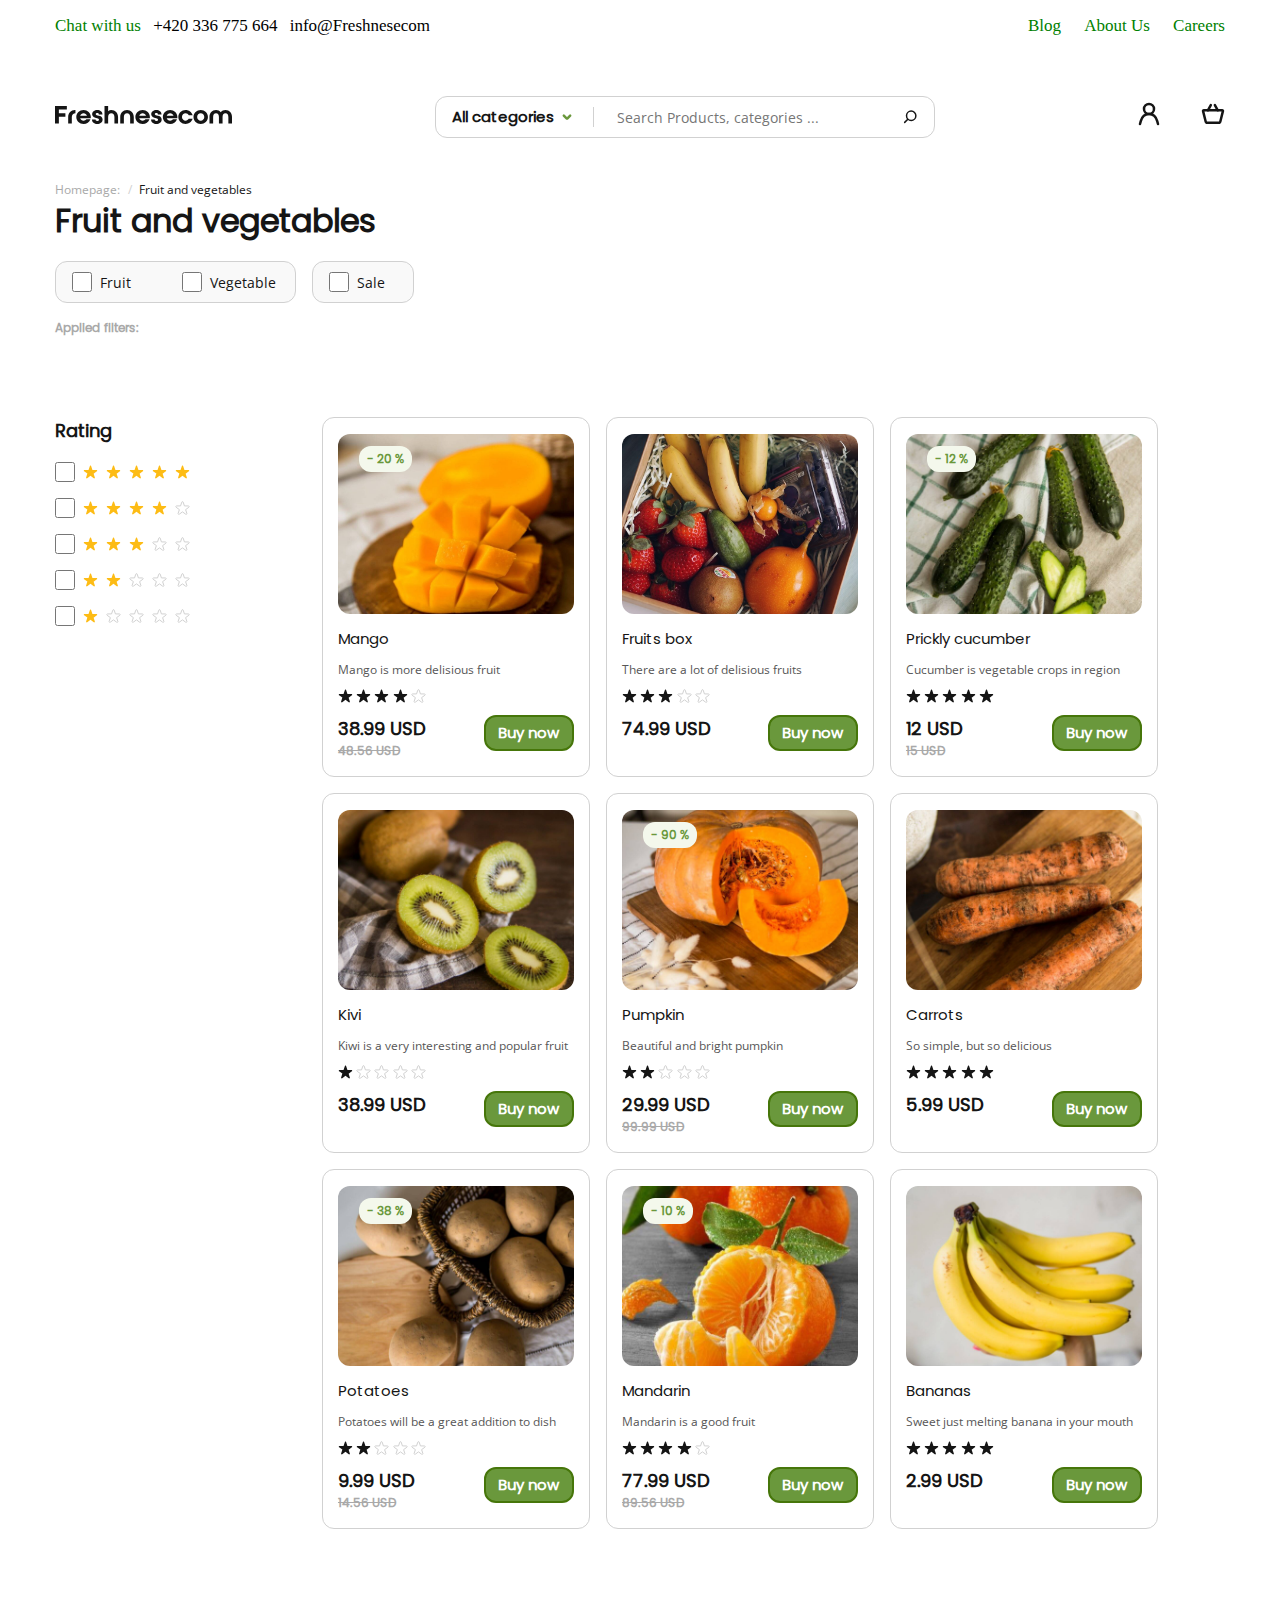
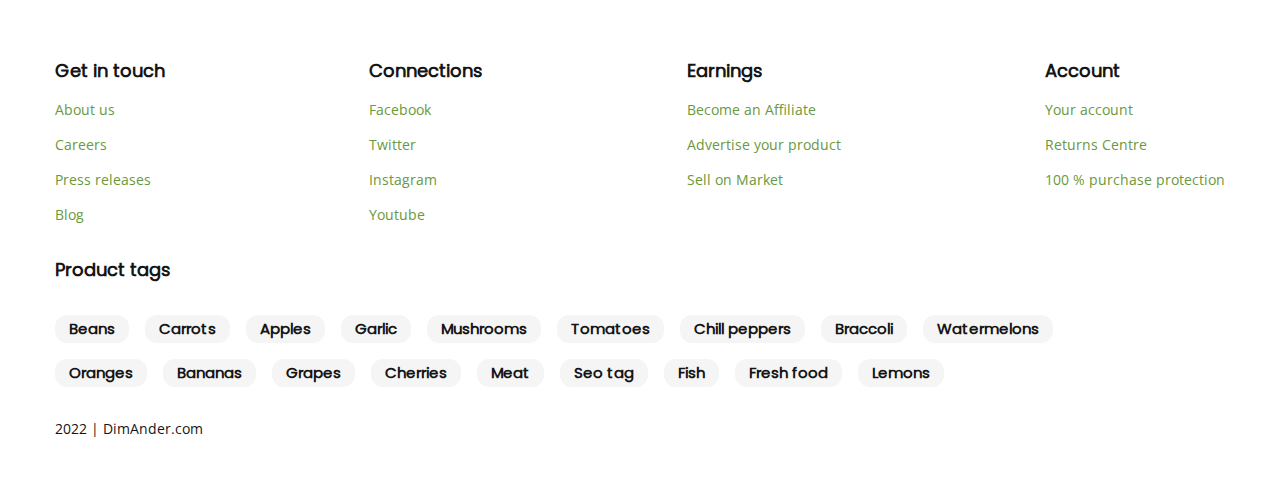
==== commit 67b2783c: "research is available" ====
--- a/category.html
+++ b/category.html
@@ -718,6 +718,7 @@
         </footer>
     </main>
     <script src="JS/category.js"></script>
+    <script src="JS/research.js"></script>
 </body>
 
 </html>--- a/CSS/category.css
+++ b/CSS/category.css
@@ -1,5 +1,5 @@
-@import url("before1370.css") (max-width: 1230px) and (min-width: 769px);
-@import url("indexXR414.css") (max-width: 769px) and (min-width: 165px);
+@import url("category1200px.css") (max-width: 1200px) and (min-width: 421px);
+@import url("category420px.css") (max-width: 420px) and (min-width: 0);
 @font-face {
   font-family: 'Poppins';
   src: url("Fonts/Poppins/Poppins-Regular.ttf");
@@ -19,60 +19,41 @@
 }
 
 main {
-  display: -webkit-box;
-  display: -ms-flexbox;
-  display: flex;
-  -ms-flex-negative: 0;
-      flex-shrink: 0;
-  -webkit-box-align: center;
-      -ms-flex-align: center;
-          align-items: center;
-  -webkit-box-orient: vertical;
-  -webkit-box-direction: normal;
-      -ms-flex-direction: column;
-          flex-direction: column;
+  display: flex;
+  flex: 1;
+  flex-shrink: 0;
+  align-items: center;
+  flex-direction: column;
   padding: 0px;
   margin: 0px auto;
   width: 1280px;
   background: #ffFFff;
-  -webkit-box-shadow: 0px 2px 4px rgba(0, 0, 0, 0.15);
-          box-shadow: 0px 2px 4px rgba(0, 0, 0, 0.15);
+  box-shadow: 0px 2px 4px rgba(0, 0, 0, 0.15);
   height: auto;
 }
 
 main header {
-  display: -webkit-box;
-  display: -ms-flexbox;
-  display: flex;
-  -webkit-box-orient: vertical;
-  -webkit-box-direction: normal;
-      -ms-flex-direction: column;
-          flex-direction: column;
+  display: flex;
+  flex: 1;
+  flex-direction: column;
   Width: 1280px;
   Height: 178px;
-  -webkit-box-sizing: border-box;
-          box-sizing: border-box;
+  box-sizing: border-box;
   Padding: 0px 0px 0px 0px;
   mix-blend-mode: through;
   background-color: #ffFFff;
 }
 
 main header .info {
-  display: -webkit-box;
-  display: -ms-flexbox;
-  display: flex;
-  -ms-flex-negative: 0;
-      flex-shrink: 0;
+  display: flex;
+  flex-shrink: 0;
   width: 1170px;
   height: 48px;
   margin-left: 55px;
   padding: 16px 0 16px 0;
-  -webkit-box-sizing: border-box;
-          box-sizing: border-box;
+  box-sizing: border-box;
   background-color: #ffFFff;
-  -webkit-box-pack: justify;
-      -ms-flex-pack: justify;
-          justify-content: space-between;
+  justify-content: space-between;
 }
 
 main header .greenInfo {
@@ -81,26 +62,16 @@
 
 main header .contacts {
   width: 375px;
-  display: -webkit-box;
-  display: -ms-flexbox;
-  display: flex;
-  -ms-flex-negative: 0;
-      flex-shrink: 0;
-  -webkit-box-pack: justify;
-      -ms-flex-pack: justify;
-          justify-content: space-between;
+  display: flex;
+  flex-shrink: 0;
+  justify-content: space-between;
 }
 
 main header .otherInfo {
   width: 197px;
-  display: -webkit-box;
-  display: -ms-flexbox;
-  display: flex;
-  -ms-flex-negative: 0;
-      flex-shrink: 0;
-  -webkit-box-pack: justify;
-      -ms-flex-pack: justify;
-          justify-content: space-between;
+  display: flex;
+  flex-shrink: 0;
+  justify-content: space-between;
 }
 
 main .forUser {
@@ -108,41 +79,126 @@
   background-color: #ffFFff;
   Width: 1170px;
   Height: 130px;
-  -webkit-box-sizing: border-box;
-          box-sizing: border-box;
-  display: -webkit-box;
-  display: -ms-flexbox;
-  display: flex;
-  -ms-flex-negative: 0;
-      flex-shrink: 0;
-  -webkit-box-align: center;
-      -ms-flex-align: center;
-          align-items: center;
-  -webkit-box-pack: justify;
-      -ms-flex-pack: justify;
-          justify-content: space-between;
+  box-sizing: border-box;
+  display: flex;
+  flex-shrink: 0;
+  align-items: center;
+  justify-content: space-between;
   mix-blend-mode: through;
 }
 
+main .forUser .categories {
+  width: auto;
+  position: relative;
+  display: flex;
+  gap: 8px;
+}
+
+main .forUser .categories .contentCat {
+  font-family: 'Poppins';
+  font-style: normal;
+  font-weight: 700;
+  font-size: 15px;
+  line-height: 22px;
+  color: #151515;
+}
+
+main .forUser .categories img {
+  transition: transform .21s linear;
+}
+
+main .forUser .categories:hover img {
+  transform: rotate(-180deg);
+}
+
+main .forUser .categories:hover .menuWrap {
+  list-style-type: none;
+  position: absolute;
+  padding: 4px 8px 4px 8px;
+  display: flex;
+  visibility: visible;
+  flex-direction: column;
+  gap: 9px;
+  z-index: 20;
+  top: 100%;
+  width: 156px;
+  left: -24px;
+}
+
+main .forUser .categories:hover .menuWrap .space {
+  height: 10px;
+}
+
+main .forUser .categories:hover .menuWrap .pointsWrap {
+  display: flex;
+  height: auto;
+  width: auto;
+  gap: 8px;
+  flex-direction: column;
+  border-radius: 5px;
+  padding: 8px;
+  border: 1px solid #d2d2d2;
+  backdrop-filter: blur(4px);
+  background-color: RGBA(93%, 93%, 93%, 0.09);
+}
+
+main .forUser .categories:hover .menuWrap .pointsWrap li {
+  height: 20px;
+}
+
+main .forUser .categories:hover .menuWrap .pointsWrap li:hover {
+  background-color: RGBA(2%, 70%, 2%, 0.35);
+  border-radius: 3px;
+}
+
+main .forUser .categories:hover .menuWrap .pointsWrap li a:enabled,
+main .forUser .categories:hover .menuWrap .pointsWrap li a {
+  font-family: 'Poppins';
+  font-size: 12px;
+  color: #151515;
+}
+
+main .forUser .categories .menuWrap {
+  list-style-type: none;
+  position: absolute;
+  padding: 4px 8px 4px 8px;
+  transition: top .05s linear;
+  visibility: hidden;
+  flex-direction: column;
+  gap: 9px;
+  z-index: 20;
+  top: 1000%;
+  width: 146px;
+  left: -16px;
+}
+
+main .forUser .categories .menuWrap .space {
+  height: 30px;
+}
+
+main .forUser .categories .menuWrap .pointsWrap {
+  display: flex;
+  height: auto;
+  width: auto;
+  gap: 8px;
+  flex-direction: column;
+}
+
 main .research {
-  display: -webkit-box;
-  display: -ms-flexbox;
-  display: flex;
-  -ms-flex-negative: 0;
-      flex-shrink: 0;
+  display: flex;
+  flex-shrink: 0;
   width: 500px;
-  -webkit-box-pack: justify;
-      -ms-flex-pack: justify;
-          justify-content: space-between;
+  justify-content: space-between;
   height: 42px;
   border: 1px solid #D1D1D1;
-  -webkit-box-sizing: border-box;
-          box-sizing: border-box;
+  box-sizing: border-box;
   border-radius: 12px;
-  -webkit-box-align: center;
-      -ms-flex-align: center;
-          align-items: center;
+  align-items: center;
   padding: 0px 16px 0 16px;
+}
+
+main img[alt=loop] {
+  cursor: pointer;
 }
 
 main .allCateg {
@@ -156,24 +212,20 @@
 }
 
 main .search {
-  Width: 262px;
-  Height: 19px;
-  Font-family: Open Sans;
+  width: 262px;
+  height: 19px;
+  font-family: 'Open Sans';
   font-size: 14px;
   font-weight: 400;
   background-color: 1280px;
   border: 0px solid white;
+  outline: none;
 }
 
 main .prof_and_basket {
-  display: -webkit-box;
-  display: -ms-flexbox;
-  display: flex;
-  -ms-flex-negative: 0;
-      flex-shrink: 0;
-  -webkit-box-pack: justify;
-      -ms-flex-pack: justify;
-          justify-content: space-between;
+  display: flex;
+  flex-shrink: 0;
+  justify-content: space-between;
   width: 88px;
   height: 31px;
 }
@@ -183,30 +235,8 @@
   height: 24px;
 }
 
-main .categories {
-  position: relative;
-}
-
-main .categories img {
-  -webkit-transition: -webkit-transform 0.15s linear;
-  transition: -webkit-transform 0.15s linear;
-  transition: transform 0.15s linear;
-  transition: transform 0.15s linear, -webkit-transform 0.15s linear;
-}
-
-main .categories:hover .wrapperCateg {
-  visibility: visible;
-  z-index: 5;
-}
-
-main .categories:hover img[alt="arrow"] {
-  -webkit-transform: rotate(-180deg);
-          transform: rotate(-180deg);
-}
-
 main .wrapperCateg {
-  -webkit-backdrop-filter: blur(4px);
-          backdrop-filter: blur(4px);
+  backdrop-filter: blur(4px);
   background-color: RGBA(255, 255, 255, 0.7);
   visibility: hidden;
   position: absolute;
@@ -215,89 +245,75 @@
   list-style-type: none;
   height: auto;
   padding: 0px;
-  -webkit-box-sizing: border-box;
-          box-sizing: border-box;
+  box-sizing: border-box;
   width: 145px;
 }
 
-main .categ li {
-  display: -webkit-box;
-  display: -ms-flexbox;
-  display: flex;
-  -ms-flex-negative: 0;
-      flex-shrink: 0;
-  -webkit-box-align: center;
-      -ms-flex-align: center;
-          align-items: center;
-  width: 145px;
-  height: 20px;
-  padding: 4px 3px 4px 3px;
-  color: #151515;
-  font-size: 15px;
-}
-
-main .categ li i {
-  color: red;
-  font-weight: bold;
-  width: 20px;
-}
-
-main .categ:hover li {
-  background-color: RGBA(244, 244, 244, 0.8);
-}
-
-main .categ:hover li i {
-  color: #11aa11;
-}
-
 main footer {
   width: 1170px;
-  height: 556px;
+  height: auto;
   background-color: #ffFFff;
   margin: 0px 55px 0px 55px;
   padding: 64px 0px 64px 0px;
-  display: -webkit-box;
-  display: -ms-flexbox;
-  display: flex;
-  -ms-flex-negative: 0;
-      flex-shrink: 0;
-  -webkit-box-orient: vertical;
-  -webkit-box-direction: normal;
-      -ms-flex-direction: column;
-          flex-direction: column;
-  -webkit-box-pack: justify;
-      -ms-flex-pack: justify;
-          justify-content: space-between;
-  -webkit-box-align: start;
-      -ms-flex-align: start;
-          align-items: flex-start;
+  display: flex;
+  gap: 32px;
+  flex-shrink: 0;
+  flex-direction: column;
+  justify-content: space-between;
+  align-items: flex-start;
+}
+
+main footer .info {
+  display: none;
+  flex-shrink: 0;
+  width: 1170px;
+  height: 48px;
+  margin-left: 55px;
+  padding: 16px 0 16px 0;
+  box-sizing: border-box;
+  background-color: #ffFFff;
+  justify-content: space-between;
+}
+
+main footer .greenInfo {
+  color: green;
+}
+
+main footer .contacts {
+  width: 375px;
+  display: flex;
+  flex-shrink: 0;
+  justify-content: space-between;
+}
+
+main footer .otherInfo {
+  width: 197px;
+  display: flex;
+  flex-shrink: 0;
+  justify-content: space-between;
 }
 
 main footer .productTags {
   Width: 1094px;
-  Height: 111px;
+  Height: auto;
   background-color: #ffFFff;
   position: relative;
-  display: -webkit-box;
-  display: -ms-flexbox;
-  display: flex;
-  -ms-flex-negative: 0;
-      flex-shrink: 0;
-  -webkit-box-align: end;
-      -ms-flex-align: end;
-          align-items: flex-end;
+  display: flex;
+  flex-shrink: 0;
+  gap: 32px;
+  justify-content: space-between;
+  flex-direction: column;
+  align-items: flex-start;
 }
 
 main footer .productTags span {
-  position: absolute;
-  top: 0px;
-  left: 0px;
   font-family: Poppins;
   font-style: normal;
   font-weight: 600;
   font-size: 18px;
   line-height: 27px;
   color: #151515;
+  display: block;
 }
 
 main footer .productTags .tag {
@@ -313,43 +329,25 @@
 }
 
 main footer .productTags .tags {
-  display: -webkit-box;
-  display: -ms-flexbox;
-  display: flex;
-  -ms-flex-wrap: wrap;
-      flex-wrap: wrap;
-  -webkit-box-pack: start;
-      -ms-flex-pack: start;
-          justify-content: flex-start;
+  display: flex;
+  flex-wrap: wrap;
+  justify-content: flex-start;
   gap: 16px;
 }
 
 main footer .Contacts {
-  display: -webkit-box;
-  display: -ms-flexbox;
-  display: flex;
-  -ms-flex-negative: 0;
-      flex-shrink: 0;
-  -webkit-box-pack: justify;
-      -ms-flex-pack: justify;
-          justify-content: space-between;
+  display: flex;
+  flex-shrink: 0;
+  justify-content: space-between;
   width: 1170px;
   height: 167px;
 }
 
 main footer .Contacts section {
-  display: -webkit-box;
-  display: -ms-flexbox;
-  display: flex;
-  -ms-flex-negative: 0;
-      flex-shrink: 0;
-  -webkit-box-orient: vertical;
-  -webkit-box-direction: normal;
-      -ms-flex-direction: column;
-          flex-direction: column;
-  -webkit-box-pack: justify;
-      -ms-flex-pack: justify;
-          justify-content: space-between;
+  display: flex;
+  flex-shrink: 0;
+  flex-direction: column;
+  justify-content: space-between;
   height: 167px;
 }
 
@@ -388,36 +386,21 @@
 }
 
 main .homepage {
-  display: -webkit-box;
-  display: -ms-flexbox;
-  display: flex;
-  -webkit-box-orient: horizontal;
-  -webkit-box-direction: normal;
-      -ms-flex-direction: row;
-          flex-direction: row;
-  -webkit-box-pack: start;
-      -ms-flex-pack: start;
-          justify-content: flex-start;
+  display: flex;
+  flex-direction: row;
+  justify-content: flex-start;
   height: 48px;
-  -webkit-box-align: center;
-      -ms-flex-align: center;
-          align-items: center;
+  align-items: center;
   width: 1170px;
   height: 100%;
 }
 
 main .homepage .homepage_content {
-  display: -webkit-box;
-  display: -ms-flexbox;
   display: flex;
   Width: 197px;
   Height: 15px;
-  -webkit-box-pack: justify;
-      -ms-flex-pack: justify;
-          justify-content: space-between;
-  -webkit-box-align: center;
-      -ms-flex-align: center;
-          align-items: center;
+  justify-content: space-between;
+  align-items: center;
 }
 
 main .homepage .homepage_content .homepage_content_title {
@@ -450,15 +433,10 @@
 main .name_Fruit_and_Veg {
   width: 1170px;
   height: 64px;
-  display: -webkit-box;
-  display: -ms-flexbox;
-  display: flex;
-  -webkit-box-align: center;
-      -ms-flex-align: center;
-          align-items: center;
-  -webkit-box-pack: start;
-      -ms-flex-pack: start;
-          justify-content: flex-start;
+  flex: 1;
+  display: flex;
+  align-items: center;
+  justify-content: flex-start;
 }
 
 main .name_Fruit_and_Veg span {
@@ -473,31 +451,18 @@
 main .filters {
   height: 108px;
   width: 1170px;
-  display: -webkit-box;
-  display: -ms-flexbox;
-  display: flex;
-  -webkit-box-orient: vertical;
-  -webkit-box-direction: normal;
-      -ms-flex-direction: column;
-          flex-direction: column;
-  -webkit-box-pack: center;
-      -ms-flex-pack: center;
-          justify-content: center;
+  display: flex;
+  flex-direction: column;
+  justify-content: center;
   gap: 16px;
-  -webkit-box-align: center;
-      -ms-flex-align: center;
-          align-items: center;
+  align-items: center;
 }
 
 main .filters .activeButtons {
-  display: -webkit-box;
-  display: -ms-flexbox;
   display: flex;
   width: 1170px;
   height: 42px;
-  -webkit-box-pack: start;
-      -ms-flex-pack: start;
-          justify-content: flex-start;
+  justify-content: flex-start;
   gap: 16px;
 }
 
@@ -507,18 +472,11 @@
   padding: 0px 19px 0px 16px;
   background: #F9F9F9;
   border: 1px solid #D1D1D1;
-  -webkit-box-sizing: border-box;
-          box-sizing: border-box;
+  box-sizing: border-box;
   border-radius: 12px;
-  display: -webkit-box;
-  display: -ms-flexbox;
-  display: flex;
-  -webkit-box-align: center;
-      -ms-flex-align: center;
-          align-items: center;
-  -webkit-box-pack: justify;
-      -ms-flex-pack: justify;
-          justify-content: space-between;
+  display: flex;
+  align-items: center;
+  justify-content: space-between;
 }
 
 main .filters .activeButtons .wrapper_of_buttons:nth-child(2) .butt_and_content, main .filters .activeButtons .wrapper_of_buttons:nth-child(3) .butt_and_content {
@@ -526,22 +484,16 @@
 }
 
 main .filters .activeButtons .wrapper_of_buttons:nth-child(2) .butt_and_content .flag, main .filters .activeButtons .wrapper_of_buttons:nth-child(3) .butt_and_content .flag {
-  border-radius: 1.5px;
+  border-radius: 1.5px !important;
 }
 
 main .filters .activeButtons .wrapper_of_buttons .butt_and_content {
   height: 24px;
   width: 94px;
   gap: 8px;
-  display: -webkit-box;
-  display: -ms-flexbox;
-  display: flex;
-  -webkit-box-align: center;
-      -ms-flex-align: center;
-          align-items: center;
-  -webkit-box-pack: justify;
-      -ms-flex-pack: justify;
-          justify-content: space-between;
+  display: flex;
+  align-items: center;
+  justify-content: flex-start !important;
 }
 
 main .filters .activeButtons .wrapper_of_buttons .butt_and_content .content {
@@ -568,8 +520,6 @@
 }
 
 main .filters .choosenFilters {
-  display: -webkit-box;
-  display: -ms-flexbox;
   display: flex;
   width: 1170px;
   height: 18px;
@@ -586,14 +536,10 @@
 }
 
 main .filters .choosenFilters .applied_filter {
-  display: -webkit-box;
-  display: -ms-flexbox;
   display: flex;
   background: #F4F8EC;
   border-radius: 12px;
-  -webkit-box-align: center;
-      -ms-flex-align: center;
-          align-items: center;
+  align-items: center;
   height: 18px;
   gap: 4px;
   padding: 0px 8px 0px 8px;
@@ -610,31 +556,19 @@
 }
 
 main .Wrapper_Products {
-  display: -webkit-box;
-  display: -ms-flexbox;
-  display: flex;
-  -webkit-box-pack: justify;
-      -ms-flex-pack: justify;
-          justify-content: space-between;
+  display: flex;
+  flex: 1;
+  justify-content: space-between;
   width: 1170px;
   height: 1304px;
   padding: 64px 0px 64px 0px;
 }
 
 main .Wrapper_Products .addFilters {
-  display: -webkit-box;
-  display: -ms-flexbox;
-  display: flex;
-  -webkit-box-orient: vertical;
-  -webkit-box-direction: normal;
-      -ms-flex-direction: column;
-          flex-direction: column;
-  -webkit-box-pack: start;
-      -ms-flex-pack: start;
-          justify-content: flex-start;
-  -webkit-box-align: start;
-      -ms-flex-align: start;
-          align-items: flex-start;
+  display: flex;
+  flex-direction: column;
+  justify-content: flex-start;
+  align-items: flex-start;
   height: 939px;
   width: 266.97px;
   gap: 48px;
@@ -643,19 +577,10 @@
 main .Wrapper_Products .addFilters .filter_brands {
   width: 251px;
   height: 211px;
-  display: -webkit-box;
-  display: -ms-flexbox;
-  display: flex;
-  -webkit-box-pack: start;
-      -ms-flex-pack: start;
-          justify-content: flex-start;
-  -webkit-box-align: start;
-      -ms-flex-align: start;
-          align-items: flex-start;
-  -webkit-box-orient: vertical;
-  -webkit-box-direction: normal;
-      -ms-flex-direction: column;
-          flex-direction: column;
+  display: flex;
+  justify-content: flex-start;
+  align-items: flex-start;
+  flex-direction: column;
   gap: 16px;
 }
 
@@ -670,33 +595,20 @@
 }
 
 main .Wrapper_Products .addFilters .filter_brands .list_with_brands {
-  display: -webkit-box;
-  display: -ms-flexbox;
   display: flex;
   padding: 0;
-  -webkit-box-orient: vertical;
-  -webkit-box-direction: normal;
-      -ms-flex-direction: column;
-          flex-direction: column;
-  -webkit-box-pack: justify;
-      -ms-flex-pack: justify;
-          justify-content: space-between;
-  -webkit-box-align: start;
-      -ms-flex-align: start;
-          align-items: flex-start;
+  flex-direction: column;
+  justify-content: space-between;
+  align-items: flex-start;
   width: 268px;
   height: 132px;
   list-style-type: none;
 }
 
 main .Wrapper_Products .addFilters .filter_brands .list_with_brands .brand {
-  display: -webkit-box;
-  display: -ms-flexbox;
   display: flex;
   gap: 8px;
-  -webkit-box-align: center;
-      -ms-flex-align: center;
-          align-items: center;
+  align-items: center;
   Width: 190px;
   Height: 24px;
 }
@@ -725,19 +637,10 @@
 main .Wrapper_Products .addFilters .filter_star {
   width: 268px;
   height: 211px;
-  display: -webkit-box;
-  display: -ms-flexbox;
-  display: flex;
-  -webkit-box-pack: justify;
-      -ms-flex-pack: justify;
-          justify-content: space-between;
-  -webkit-box-align: start;
-      -ms-flex-align: start;
-          align-items: flex-start;
-  -webkit-box-orient: vertical;
-  -webkit-box-direction: normal;
-      -ms-flex-direction: column;
-          flex-direction: column;
+  display: flex;
+  justify-content: space-between;
+  align-items: flex-start;
+  flex-direction: column;
   gap: 16px;
 }
 
@@ -752,33 +655,20 @@
 }
 
 main .Wrapper_Products .addFilters .filter_star .list_with_stars {
-  display: -webkit-box;
-  display: -ms-flexbox;
   display: flex;
   padding: 0;
-  -webkit-box-orient: vertical;
-  -webkit-box-direction: normal;
-      -ms-flex-direction: column;
-          flex-direction: column;
-  -webkit-box-pack: justify;
-      -ms-flex-pack: justify;
-          justify-content: space-between;
-  -webkit-box-align: start;
-      -ms-flex-align: start;
-          align-items: flex-start;
+  flex-direction: column;
+  justify-content: space-between;
+  align-items: flex-start;
   width: 268px;
   height: 168px;
   list-style-type: none;
 }
 
 main .Wrapper_Products .addFilters .filter_star .list_with_stars .star {
-  display: -webkit-box;
-  display: -ms-flexbox;
   display: flex;
   gap: 8px;
-  -webkit-box-align: center;
-      -ms-flex-align: center;
-          align-items: center;
+  align-items: center;
   Width: 190px;
   Height: 24px;
 }
@@ -801,38 +691,25 @@
 }
 
 main .Wrapper_Products .products {
-  display: -webkit-box;
-  display: -ms-flexbox;
-  display: flex;
-  -webkit-box-pack: justify;
-      -ms-flex-pack: justify;
-          justify-content: space-between;
-  -ms-flex-wrap: wrap;
-      flex-wrap: wrap;
+  display: flex;
+  justify-content: flex-start;
+  flex-wrap: wrap;
+  flex: 1;
   width: 868.99px;
-  height: 1176px;
+  height: auto;
+  gap: 16px;
 }
 
 main .Wrapper_Products .products .product {
   width: 268px;
   height: 360px;
   border: 1px solid #D1D1D1;
-  -webkit-box-sizing: border-box;
-          box-sizing: border-box;
+  box-sizing: border-box;
   border-radius: 12px;
-  display: -webkit-box;
-  display: -ms-flexbox;
-  display: flex;
-  -webkit-box-orient: vertical;
-  -webkit-box-direction: normal;
-      -ms-flex-direction: column;
-          flex-direction: column;
-  -webkit-box-pack: justify;
-      -ms-flex-pack: justify;
-          justify-content: space-between;
-  -webkit-box-align: center;
-      -ms-flex-align: center;
-          align-items: center;
+  display: flex;
+  flex-direction: column;
+  justify-content: space-between;
+  align-items: center;
   padding: 16px;
   position: relative;
 }
@@ -857,24 +734,16 @@
   border-radius: 12px;
   Width: 236px;
   Height: 180px;
+  object-fit: cover;
 }
 
 main .Wrapper_Products .products .product .product_info {
   width: 236px;
   height: 132px;
-  display: -webkit-box;
-  display: -ms-flexbox;
-  display: flex;
-  -webkit-box-orient: vertical;
-  -webkit-box-direction: normal;
-      -ms-flex-direction: column;
-          flex-direction: column;
-  -webkit-box-pack: justify;
-      -ms-flex-pack: justify;
-          justify-content: space-between;
-  -webkit-box-align: start;
-      -ms-flex-align: start;
-          align-items: flex-start;
+  display: flex;
+  flex-direction: column;
+  justify-content: space-between;
+  align-items: flex-start;
 }
 
 main .Wrapper_Products .products .product .product_info .product_title {
@@ -900,15 +769,9 @@
 main .Wrapper_Products .products .product .product_info .product_stars {
   height: 16px;
   width: 88px;
-  display: -webkit-box;
-  display: -ms-flexbox;
-  display: flex;
-  -webkit-box-pack: justify;
-      -ms-flex-pack: justify;
-          justify-content: space-between;
-  -webkit-box-align: center;
-      -ms-flex-align: center;
-          align-items: center;
+  display: flex;
+  justify-content: space-between;
+  align-items: center;
 }
 
 main .Wrapper_Products .products .product .product_info .product_stars .nostar path {
@@ -923,31 +786,18 @@
 main .Wrapper_Products .products .product .product_info .cost_precost_buttonBuy {
   width: 236px;
   height: 45px;
-  display: -webkit-box;
-  display: -ms-flexbox;
-  display: flex;
-  -webkit-box-pack: justify;
-      -ms-flex-pack: justify;
-          justify-content: space-between;
+  display: flex;
+  justify-content: space-between;
 }
 
 main .Wrapper_Products .products .product .product_info .cost_precost_buttonBuy .costs {
   width: auto;
   padding-right: 4px;
   height: 45px;
-  display: -webkit-box;
-  display: -ms-flexbox;
-  display: flex;
-  -webkit-box-orient: vertical;
-  -webkit-box-direction: normal;
-      -ms-flex-direction: column;
-          flex-direction: column;
-  -webkit-box-pack: justify;
-      -ms-flex-pack: justify;
-          justify-content: space-between;
-  -webkit-box-align: start;
-      -ms-flex-align: start;
-          align-items: flex-start;
+  display: flex;
+  flex-direction: column;
+  justify-content: space-between;
+  align-items: flex-start;
 }
 
 main .Wrapper_Products .products .product .product_info .cost_precost_buttonBuy .costs .cost {
@@ -965,16 +815,14 @@
   font-weight: 600;
   font-size: 12px;
   line-height: 18px;
-  -webkit-text-decoration-line: line-through;
-          text-decoration-line: line-through;
+  text-decoration-line: line-through;
   color: #A9A9A9;
 }
 
 main .Wrapper_Products .products .product .product_info .cost_precost_buttonBuy .buttonBuy {
   background: #6A983C;
   border: 2px solid #46760A;
-  -webkit-box-sizing: border-box;
-          box-sizing: border-box;
+  box-sizing: border-box;
   width: 90px;
   height: 36px;
   border-radius: 12px;
@@ -986,3 +834,22 @@
   line-height: 22px;
   color: #FFFFFF;
 }
+
+.info {
+  flex: 1;
+  display: none;
+  flex-shrink: 0;
+  gap: 16px;
+  flex-wrap: wrap;
+  width: 1170px;
+  height: auto;
+  margin-left: 55px;
+  padding: 16px 0 16px 0;
+  box-sizing: border-box;
+  background-color: #ffFFff;
+  justify-content: space-between;
+}
+
+.info span {
+  font-size: 17px;
+}
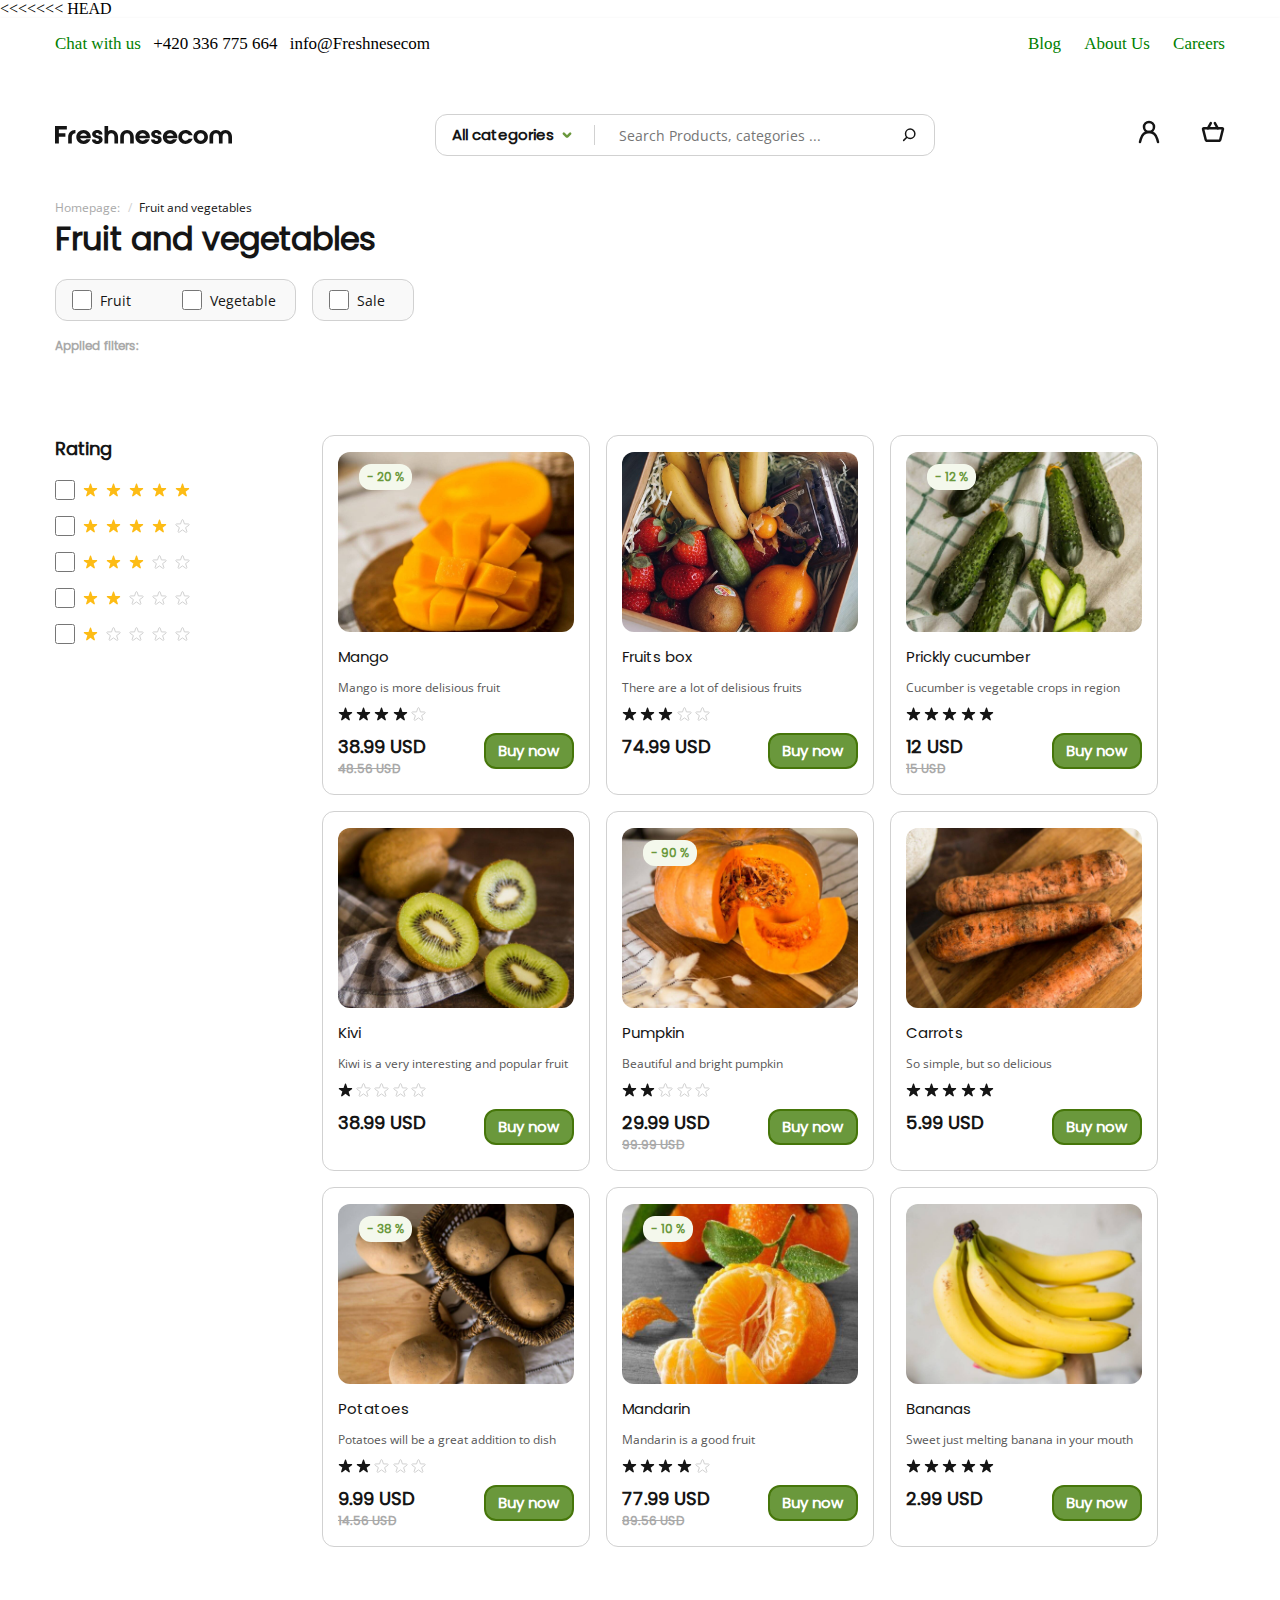
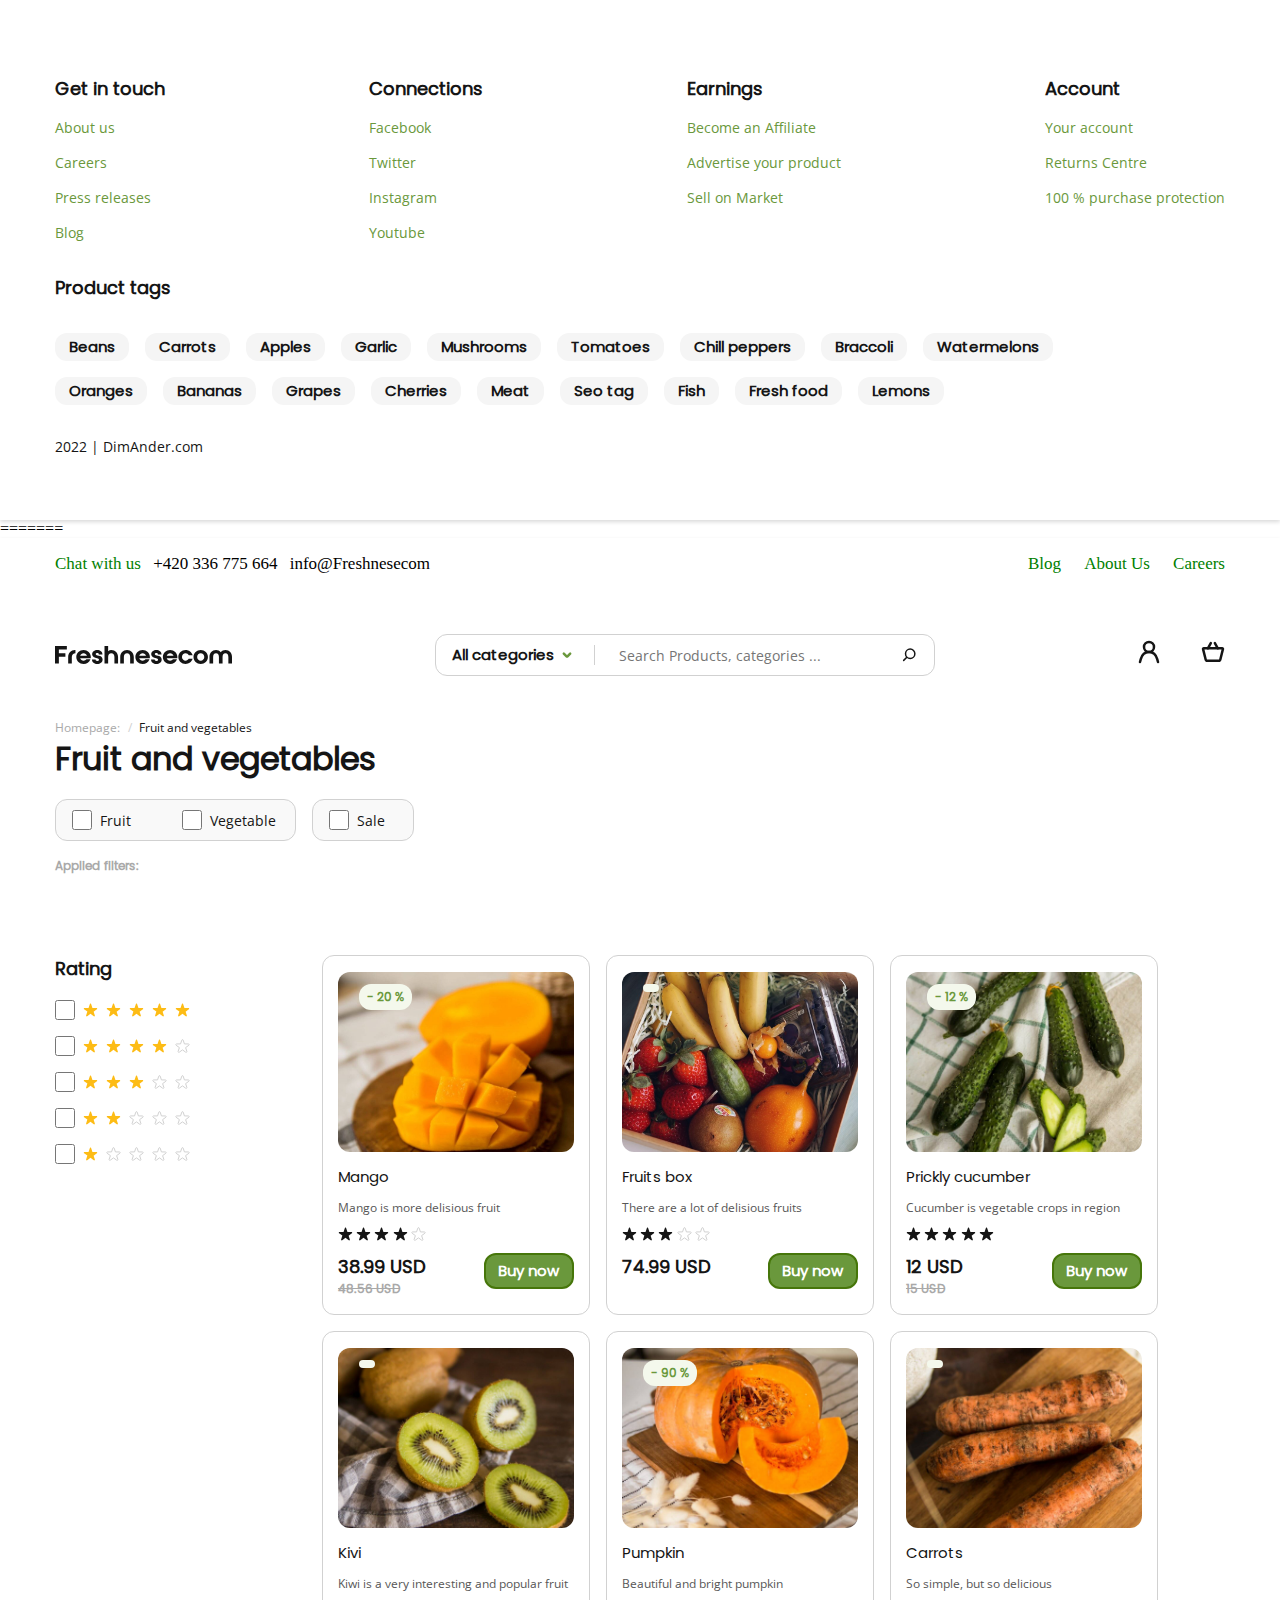
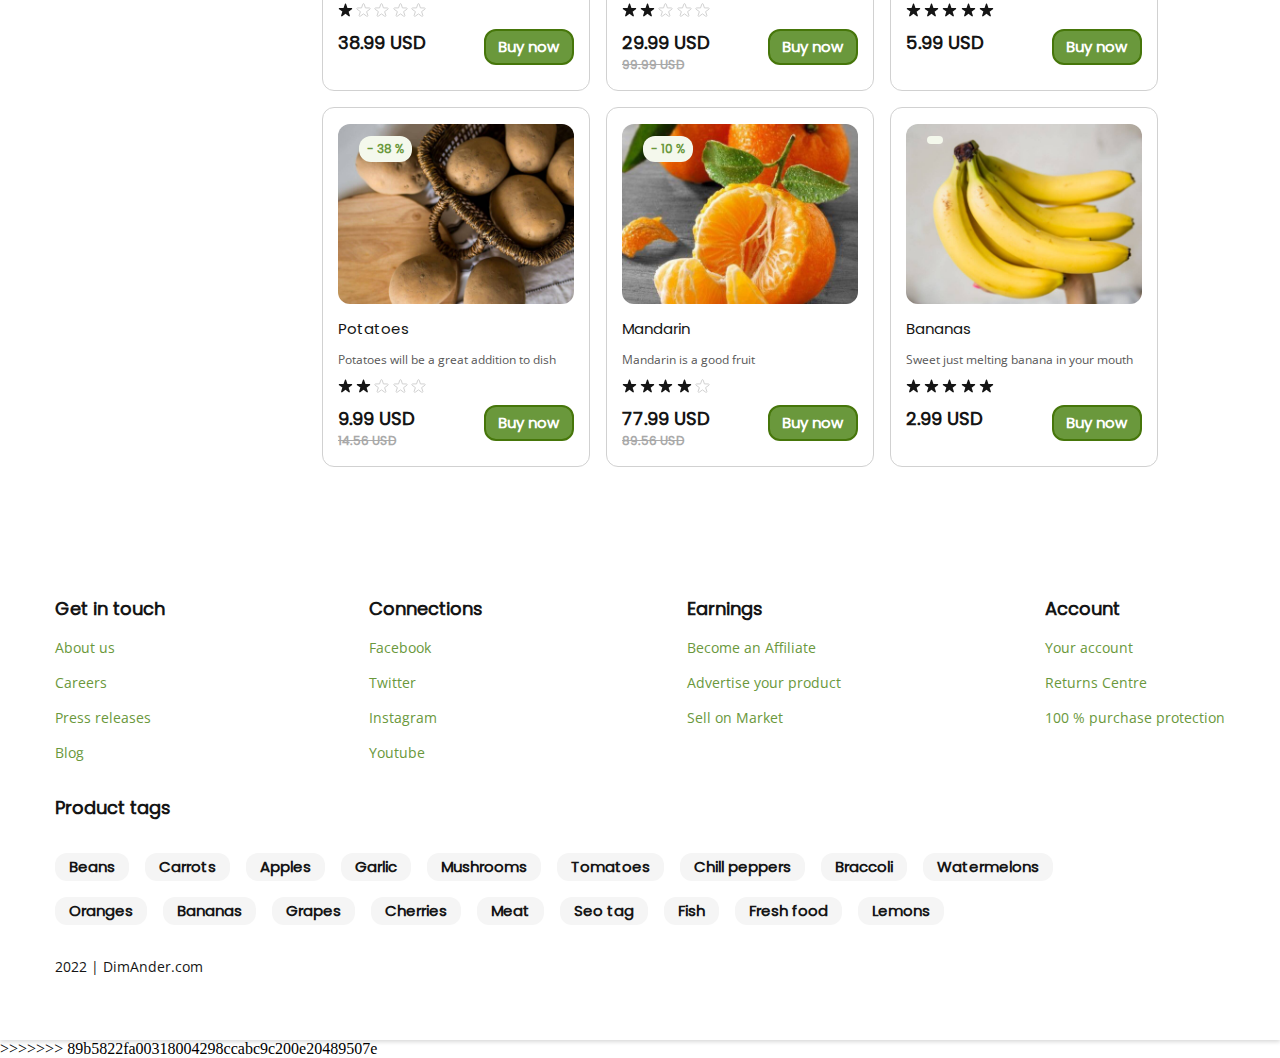
==== commit c96a7685: "fix 1" ====
--- a/category.html
+++ b/category.html
@@ -1,3 +1,4 @@
+<<<<<<< HEAD
 <!DOCTYPE html>
 <html lang="en">
 
@@ -719,6 +720,732 @@
     </main>
     <script src="JS/category.js"></script>
     <script src="JS/research.js"></script>
+    <script src="JS/move.js"></script>
 </body>
 
+=======
+<!DOCTYPE html>
+<html lang="en">
+
+<head>
+    <title>Category | Freshnesecom</title>
+    <meta charset="UTF-8">
+    <meta http-equiv="X-UA-Compatible" content="IE=edge">
+    <meta name="viewport" content="width=device-width, initial-scale=1.0">
+    <link rel="stylesheet" href="CSS/category.css">
+    <link rel="stylesheet" href="CSS/font-awesome-4.7.0/css/font-awesome.min.css">
+</head>
+
+<body>
+    <main>
+        <header>
+            <div class="info">
+                <div class="contacts">
+                    <span class="greenInfo">Chat with us</span>
+                    <span>+420 336 775 664</span>
+                    <span>info@Freshnesecom</span>
+                </div>
+                <div class="otherInfo">
+                    <a href="#"><span class="greenInfo">Blog</span></a>
+                    <a href="#"><span class="greenInfo">About Us</span></a>
+                    <a href="#"><span class="greenInfo">Careers</span></a>
+                </div>
+            </div>
+            <div class="forUser">
+                <div class="logo">
+                    <img src="IMG/logo.svg" alt="логотип">
+                </div>
+                <div class="research">
+                    <div class="categories">
+                        <span class="contentCat">
+                            All categories
+                        </span>
+                        <img src="IMG/categories.svg" alt="">
+                        <ul class="menuWrap">
+                            <li class="space">
+                            </li>
+                            <div class="pointsWrap">
+                                <li class="pointMenu"><a href="#">Fruit and Vegetables</a></li>
+                                <li class="pointMenu"><a href="#">Meat and Fish</a></li>
+                                <li class="pointMenu"><a href="#">Tomatoes</a></li>
+                                <li class="pointMenu"><a href="#">Special nutrition</a></li>
+                                <li class="pointMenu"><a href="#">Carrots</a></li>
+                            </div>
+                        </ul>
+                    </div>
+                    <img src="IMG/stick.svg" alt="stick">
+                    <input type="text" name="search" class="search" placeholder="Search Products, categories ..." />
+                    <img src="IMG/loop.svg" alt="loop">
+                </div>
+                <div class="prof_and_basket">
+                    <a href="#"><img src="IMG/profile.svg" name="profile" alt="profile"></a>
+                    <a href="#"><img src="IMG/basket.svg" name="basket" alt="basket"></a>
+                </div>
+            </div>
+        </header>
+
+        <div class="homepage">
+            <div class="homepage_content">
+                <span class="homepage_content_title">
+                Homepage:
+            </span>
+                <span class="slash">
+                /
+            </span>
+                <span class="homepage_content_subtitle">
+                Fruit and vegetables
+            </span>
+            </div>
+        </div>
+
+        <div class="name_Fruit_and_Veg">
+            <span>
+                Fruit and vegetables
+            </span>
+        </div>
+
+        <div class="filters">
+            <div class="activeButtons">
+                <div class="wrapper_of_buttons">
+                    <div class="butt_and_content">
+                        <input type="checkbox" class="flag fruit" onclick="filtFruit()"> <span class="content">
+                            Fruit
+                        </span>
+                    </div>
+                    <div class="butt_and_content">
+                        <input type="checkbox" class="flag vegetable" onclick="filtVeg()">
+                        <span class="content">
+                            Vegetable
+                        </span>
+                    </div>
+                </div>
+                <div class="wrapper_of_buttons">
+                    <div class="butt_and_content">
+                        <input type="checkbox" class="flag sale" onchange="filtSale()">
+                        <span class="content">
+                            Sale
+                        </span>
+                    </div>
+                </div>
+                <!-- <div class="wrapper_of_buttons">
+                    <div class="butt_and_content">
+                        <button class="flag"></button>
+                        <span class="content">
+                            
+                        </span>
+                    </div>
+                </div> -->
+            </div>
+            <div class="choosenFilters">
+                <span class="applied_filters">
+                    Applied filters:
+                </span>
+                <!-- <span class="applied_filter">
+                    Selected Filtre
+                    <img src="IMG/cross.svg" alt="Крестик" class="cross" >
+                </span>
+                <span class="applied_filter">
+                    Selected Filtre
+                    <img src="IMG/cross.svg" alt="Крестик" class="cross" >
+                </span> -->
+            </div>
+        </div>
+
+        <div class="Wrapper_Products">
+            <div class="addFilters">
+                <div class="filter_star">
+                    <span class="titleFilter">
+                            Rating
+                    </span>
+                    <ul class="list_with_stars">
+                        <li class="star">
+                            <input type="checkbox" name="checkB" onclick="filtStars()" />
+                            <svg width="15" height="14" viewBox="0 0 15 14" fill="none" xmlns="http://www.w3.org/2000/svg">
+                            <path fill-rule="evenodd" clip-rule="evenodd" d="M6.81993 1.12669C6.86598 0.980663 6.95739 0.853118 7.08087 0.762581C7.20435 0.672044 7.35348 0.62323 7.5066 0.62323C7.65972 0.62323 7.80885 0.672044 7.93233 0.762581C8.05581 0.853118 8.14722 0.980663 8.19327 1.12669L9.43327 4.94002H13.4333C13.5919 4.93403 13.7481 4.98012 13.878 5.07125C14.0079 5.16238 14.1044 5.29355 14.1528 5.4447C14.2012 5.59586 14.1987 5.75869 14.1459 5.90833C14.093 6.05796 13.9925 6.18617 13.8599 6.27336L10.6133 8.62669L11.8533 12.4467C11.9023 12.5922 11.9035 12.7496 11.8568 12.8958C11.81 13.0421 11.7178 13.1696 11.5934 13.2597C11.4691 13.3498 11.3192 13.3978 11.1656 13.3966C11.0121 13.3955 10.8629 13.3453 10.7399 13.2534L7.4866 10.8734L4.23993 13.2334C4.11694 13.3253 3.96778 13.3755 3.81423 13.3766C3.66068 13.3778 3.51079 13.3298 3.38645 13.2397C3.26211 13.1496 3.16982 13.0221 3.12307 12.8758C3.07633 12.7296 3.07756 12.5722 3.1266 12.4267L4.3666 8.60669L1.11994 6.25336C0.987324 6.16617 0.886903 6.03796 0.834016 5.88833C0.781128 5.73869 0.778682 5.57586 0.827052 5.4247C0.875422 5.27355 0.971947 5.14238 1.10188 5.05125C1.23181 4.96012 1.38801 4.91403 1.5466 4.92002H5.5466L6.81993 1.12669Z" fill="#FDBC15"/>
+                            </svg>
+                            <svg width="15" height="14" viewBox="0 0 15 14" fill="none" xmlns="http://www.w3.org/2000/svg">
+                            <path fill-rule="evenodd" clip-rule="evenodd" d="M6.81993 1.12669C6.86598 0.980663 6.95739 0.853118 7.08087 0.762581C7.20435 0.672044 7.35348 0.62323 7.5066 0.62323C7.65972 0.62323 7.80885 0.672044 7.93233 0.762581C8.05581 0.853118 8.14722 0.980663 8.19327 1.12669L9.43327 4.94002H13.4333C13.5919 4.93403 13.7481 4.98012 13.878 5.07125C14.0079 5.16238 14.1044 5.29355 14.1528 5.4447C14.2012 5.59586 14.1987 5.75869 14.1459 5.90833C14.093 6.05796 13.9925 6.18617 13.8599 6.27336L10.6133 8.62669L11.8533 12.4467C11.9023 12.5922 11.9035 12.7496 11.8568 12.8958C11.81 13.0421 11.7178 13.1696 11.5934 13.2597C11.4691 13.3498 11.3192 13.3978 11.1656 13.3966C11.0121 13.3955 10.8629 13.3453 10.7399 13.2534L7.4866 10.8734L4.23993 13.2334C4.11694 13.3253 3.96778 13.3755 3.81423 13.3766C3.66068 13.3778 3.51079 13.3298 3.38645 13.2397C3.26211 13.1496 3.16982 13.0221 3.12307 12.8758C3.07633 12.7296 3.07756 12.5722 3.1266 12.4267L4.3666 8.60669L1.11994 6.25336C0.987324 6.16617 0.886903 6.03796 0.834016 5.88833C0.781128 5.73869 0.778682 5.57586 0.827052 5.4247C0.875422 5.27355 0.971947 5.14238 1.10188 5.05125C1.23181 4.96012 1.38801 4.91403 1.5466 4.92002H5.5466L6.81993 1.12669Z" fill="#FDBC15"/>
+                            </svg>
+                            <svg width="15" height="14" viewBox="0 0 15 14" fill="none" xmlns="http://www.w3.org/2000/svg">
+                            <path fill-rule="evenodd" clip-rule="evenodd" d="M6.81993 1.12669C6.86598 0.980663 6.95739 0.853118 7.08087 0.762581C7.20435 0.672044 7.35348 0.62323 7.5066 0.62323C7.65972 0.62323 7.80885 0.672044 7.93233 0.762581C8.05581 0.853118 8.14722 0.980663 8.19327 1.12669L9.43327 4.94002H13.4333C13.5919 4.93403 13.7481 4.98012 13.878 5.07125C14.0079 5.16238 14.1044 5.29355 14.1528 5.4447C14.2012 5.59586 14.1987 5.75869 14.1459 5.90833C14.093 6.05796 13.9925 6.18617 13.8599 6.27336L10.6133 8.62669L11.8533 12.4467C11.9023 12.5922 11.9035 12.7496 11.8568 12.8958C11.81 13.0421 11.7178 13.1696 11.5934 13.2597C11.4691 13.3498 11.3192 13.3978 11.1656 13.3966C11.0121 13.3955 10.8629 13.3453 10.7399 13.2534L7.4866 10.8734L4.23993 13.2334C4.11694 13.3253 3.96778 13.3755 3.81423 13.3766C3.66068 13.3778 3.51079 13.3298 3.38645 13.2397C3.26211 13.1496 3.16982 13.0221 3.12307 12.8758C3.07633 12.7296 3.07756 12.5722 3.1266 12.4267L4.3666 8.60669L1.11994 6.25336C0.987324 6.16617 0.886903 6.03796 0.834016 5.88833C0.781128 5.73869 0.778682 5.57586 0.827052 5.4247C0.875422 5.27355 0.971947 5.14238 1.10188 5.05125C1.23181 4.96012 1.38801 4.91403 1.5466 4.92002H5.5466L6.81993 1.12669Z" fill="#FDBC15"/>
+                            </svg>
+                            <svg width="15" height="14" viewBox="0 0 15 14" fill="none" xmlns="http://www.w3.org/2000/svg">
+                            <path fill-rule="evenodd" clip-rule="evenodd" d="M6.81993 1.12669C6.86598 0.980663 6.95739 0.853118 7.08087 0.762581C7.20435 0.672044 7.35348 0.62323 7.5066 0.62323C7.65972 0.62323 7.80885 0.672044 7.93233 0.762581C8.05581 0.853118 8.14722 0.980663 8.19327 1.12669L9.43327 4.94002H13.4333C13.5919 4.93403 13.7481 4.98012 13.878 5.07125C14.0079 5.16238 14.1044 5.29355 14.1528 5.4447C14.2012 5.59586 14.1987 5.75869 14.1459 5.90833C14.093 6.05796 13.9925 6.18617 13.8599 6.27336L10.6133 8.62669L11.8533 12.4467C11.9023 12.5922 11.9035 12.7496 11.8568 12.8958C11.81 13.0421 11.7178 13.1696 11.5934 13.2597C11.4691 13.3498 11.3192 13.3978 11.1656 13.3966C11.0121 13.3955 10.8629 13.3453 10.7399 13.2534L7.4866 10.8734L4.23993 13.2334C4.11694 13.3253 3.96778 13.3755 3.81423 13.3766C3.66068 13.3778 3.51079 13.3298 3.38645 13.2397C3.26211 13.1496 3.16982 13.0221 3.12307 12.8758C3.07633 12.7296 3.07756 12.5722 3.1266 12.4267L4.3666 8.60669L1.11994 6.25336C0.987324 6.16617 0.886903 6.03796 0.834016 5.88833C0.781128 5.73869 0.778682 5.57586 0.827052 5.4247C0.875422 5.27355 0.971947 5.14238 1.10188 5.05125C1.23181 4.96012 1.38801 4.91403 1.5466 4.92002H5.5466L6.81993 1.12669Z" fill="#FDBC15"/>
+                            </svg>
+                            <svg width="15" height="14" viewBox="0 0 15 14" fill="none" xmlns="http://www.w3.org/2000/svg">
+                            <path fill-rule="evenodd" clip-rule="evenodd" d="M6.81993 1.12669C6.86598 0.980663 6.95739 0.853118 7.08087 0.762581C7.20435 0.672044 7.35348 0.62323 7.5066 0.62323C7.65972 0.62323 7.80885 0.672044 7.93233 0.762581C8.05581 0.853118 8.14722 0.980663 8.19327 1.12669L9.43327 4.94002H13.4333C13.5919 4.93403 13.7481 4.98012 13.878 5.07125C14.0079 5.16238 14.1044 5.29355 14.1528 5.4447C14.2012 5.59586 14.1987 5.75869 14.1459 5.90833C14.093 6.05796 13.9925 6.18617 13.8599 6.27336L10.6133 8.62669L11.8533 12.4467C11.9023 12.5922 11.9035 12.7496 11.8568 12.8958C11.81 13.0421 11.7178 13.1696 11.5934 13.2597C11.4691 13.3498 11.3192 13.3978 11.1656 13.3966C11.0121 13.3955 10.8629 13.3453 10.7399 13.2534L7.4866 10.8734L4.23993 13.2334C4.11694 13.3253 3.96778 13.3755 3.81423 13.3766C3.66068 13.3778 3.51079 13.3298 3.38645 13.2397C3.26211 13.1496 3.16982 13.0221 3.12307 12.8758C3.07633 12.7296 3.07756 12.5722 3.1266 12.4267L4.3666 8.60669L1.11994 6.25336C0.987324 6.16617 0.886903 6.03796 0.834016 5.88833C0.781128 5.73869 0.778682 5.57586 0.827052 5.4247C0.875422 5.27355 0.971947 5.14238 1.10188 5.05125C1.23181 4.96012 1.38801 4.91403 1.5466 4.92002H5.5466L6.81993 1.12669Z" fill="#FDBC15"/>
+                            </svg>
+                        </li>
+                        <li class="star">
+                            <input type="checkbox" name="checkB" onclick="filtStars()" />
+                            <svg class="img__star" width="15" height="14" viewBox="0 0 15 14" fill="none" xmlns="http://www.w3.org/2000/svg">
+                            <path fill-rule="evenodd" clip-rule="evenodd" d="M6.81993 1.12669C6.86598 0.980663 6.95739 0.853118 7.08087 0.762581C7.20435 0.672044 7.35348 0.62323 7.5066 0.62323C7.65972 0.62323 7.80885 0.672044 7.93233 0.762581C8.05581 0.853118 8.14722 0.980663 8.19327 1.12669L9.43327 4.94002H13.4333C13.5919 4.93403 13.7481 4.98012 13.878 5.07125C14.0079 5.16238 14.1044 5.29355 14.1528 5.4447C14.2012 5.59586 14.1987 5.75869 14.1459 5.90833C14.093 6.05796 13.9925 6.18617 13.8599 6.27336L10.6133 8.62669L11.8533 12.4467C11.9023 12.5922 11.9035 12.7496 11.8568 12.8958C11.81 13.0421 11.7178 13.1696 11.5934 13.2597C11.4691 13.3498 11.3192 13.3978 11.1656 13.3966C11.0121 13.3955 10.8629 13.3453 10.7399 13.2534L7.4866 10.8734L4.23993 13.2334C4.11694 13.3253 3.96778 13.3755 3.81423 13.3766C3.66068 13.3778 3.51079 13.3298 3.38645 13.2397C3.26211 13.1496 3.16982 13.0221 3.12307 12.8758C3.07633 12.7296 3.07756 12.5722 3.1266 12.4267L4.3666 8.60669L1.11994 6.25336C0.987324 6.16617 0.886903 6.03796 0.834016 5.88833C0.781128 5.73869 0.778682 5.57586 0.827052 5.4247C0.875422 5.27355 0.971947 5.14238 1.10188 5.05125C1.23181 4.96012 1.38801 4.91403 1.5466 4.92002H5.5466L6.81993 1.12669Z" fill="#FDBC15"/>
+                            </svg>
+                            <svg width="15" height="14" viewBox="0 0 15 14" fill="none" xmlns="http://www.w3.org/2000/svg">
+                            <path fill-rule="evenodd" clip-rule="evenodd" d="M6.81993 1.12669C6.86598 0.980663 6.95739 0.853118 7.08087 0.762581C7.20435 0.672044 7.35348 0.62323 7.5066 0.62323C7.65972 0.62323 7.80885 0.672044 7.93233 0.762581C8.05581 0.853118 8.14722 0.980663 8.19327 1.12669L9.43327 4.94002H13.4333C13.5919 4.93403 13.7481 4.98012 13.878 5.07125C14.0079 5.16238 14.1044 5.29355 14.1528 5.4447C14.2012 5.59586 14.1987 5.75869 14.1459 5.90833C14.093 6.05796 13.9925 6.18617 13.8599 6.27336L10.6133 8.62669L11.8533 12.4467C11.9023 12.5922 11.9035 12.7496 11.8568 12.8958C11.81 13.0421 11.7178 13.1696 11.5934 13.2597C11.4691 13.3498 11.3192 13.3978 11.1656 13.3966C11.0121 13.3955 10.8629 13.3453 10.7399 13.2534L7.4866 10.8734L4.23993 13.2334C4.11694 13.3253 3.96778 13.3755 3.81423 13.3766C3.66068 13.3778 3.51079 13.3298 3.38645 13.2397C3.26211 13.1496 3.16982 13.0221 3.12307 12.8758C3.07633 12.7296 3.07756 12.5722 3.1266 12.4267L4.3666 8.60669L1.11994 6.25336C0.987324 6.16617 0.886903 6.03796 0.834016 5.88833C0.781128 5.73869 0.778682 5.57586 0.827052 5.4247C0.875422 5.27355 0.971947 5.14238 1.10188 5.05125C1.23181 4.96012 1.38801 4.91403 1.5466 4.92002H5.5466L6.81993 1.12669Z" fill="#FDBC15"/>
+                            </svg>
+                            <svg width="15" height="14" viewBox="0 0 15 14" fill="none" xmlns="http://www.w3.org/2000/svg">
+                            <path fill-rule="evenodd" clip-rule="evenodd" d="M6.81993 1.12669C6.86598 0.980663 6.95739 0.853118 7.08087 0.762581C7.20435 0.672044 7.35348 0.62323 7.5066 0.62323C7.65972 0.62323 7.80885 0.672044 7.93233 0.762581C8.05581 0.853118 8.14722 0.980663 8.19327 1.12669L9.43327 4.94002H13.4333C13.5919 4.93403 13.7481 4.98012 13.878 5.07125C14.0079 5.16238 14.1044 5.29355 14.1528 5.4447C14.2012 5.59586 14.1987 5.75869 14.1459 5.90833C14.093 6.05796 13.9925 6.18617 13.8599 6.27336L10.6133 8.62669L11.8533 12.4467C11.9023 12.5922 11.9035 12.7496 11.8568 12.8958C11.81 13.0421 11.7178 13.1696 11.5934 13.2597C11.4691 13.3498 11.3192 13.3978 11.1656 13.3966C11.0121 13.3955 10.8629 13.3453 10.7399 13.2534L7.4866 10.8734L4.23993 13.2334C4.11694 13.3253 3.96778 13.3755 3.81423 13.3766C3.66068 13.3778 3.51079 13.3298 3.38645 13.2397C3.26211 13.1496 3.16982 13.0221 3.12307 12.8758C3.07633 12.7296 3.07756 12.5722 3.1266 12.4267L4.3666 8.60669L1.11994 6.25336C0.987324 6.16617 0.886903 6.03796 0.834016 5.88833C0.781128 5.73869 0.778682 5.57586 0.827052 5.4247C0.875422 5.27355 0.971947 5.14238 1.10188 5.05125C1.23181 4.96012 1.38801 4.91403 1.5466 4.92002H5.5466L6.81993 1.12669Z" fill="#FDBC15"/>
+                            </svg>
+                            <svg width="15" height="14" viewBox="0 0 15 14" fill="none" xmlns="http://www.w3.org/2000/svg">
+                            <path fill-rule="evenodd" clip-rule="evenodd" d="M6.81993 1.12669C6.86598 0.980663 6.95739 0.853118 7.08087 0.762581C7.20435 0.672044 7.35348 0.62323 7.5066 0.62323C7.65972 0.62323 7.80885 0.672044 7.93233 0.762581C8.05581 0.853118 8.14722 0.980663 8.19327 1.12669L9.43327 4.94002H13.4333C13.5919 4.93403 13.7481 4.98012 13.878 5.07125C14.0079 5.16238 14.1044 5.29355 14.1528 5.4447C14.2012 5.59586 14.1987 5.75869 14.1459 5.90833C14.093 6.05796 13.9925 6.18617 13.8599 6.27336L10.6133 8.62669L11.8533 12.4467C11.9023 12.5922 11.9035 12.7496 11.8568 12.8958C11.81 13.0421 11.7178 13.1696 11.5934 13.2597C11.4691 13.3498 11.3192 13.3978 11.1656 13.3966C11.0121 13.3955 10.8629 13.3453 10.7399 13.2534L7.4866 10.8734L4.23993 13.2334C4.11694 13.3253 3.96778 13.3755 3.81423 13.3766C3.66068 13.3778 3.51079 13.3298 3.38645 13.2397C3.26211 13.1496 3.16982 13.0221 3.12307 12.8758C3.07633 12.7296 3.07756 12.5722 3.1266 12.4267L4.3666 8.60669L1.11994 6.25336C0.987324 6.16617 0.886903 6.03796 0.834016 5.88833C0.781128 5.73869 0.778682 5.57586 0.827052 5.4247C0.875422 5.27355 0.971947 5.14238 1.10188 5.05125C1.23181 4.96012 1.38801 4.91403 1.5466 4.92002H5.5466L6.81993 1.12669Z" fill="#FDBC15"/>
+                            </svg>
+                            <svg class="nostar" width="15" height="14" viewBox="0 0 15 14" fill="none" xmlns="http://www.w3.org/2000/svg">
+                            <path fill-rule="evenodd" clip-rule="evenodd" d="M6.81993 1.12669C6.86598 0.980663 6.95739 0.853118 7.08087 0.762581C7.20435 0.672044 7.35348 0.62323 7.5066 0.62323C7.65972 0.62323 7.80885 0.672044 7.93233 0.762581C8.05581 0.853118 8.14722 0.980663 8.19327 1.12669L9.43327 4.94002H13.4333C13.5919 4.93403 13.7481 4.98012 13.878 5.07125C14.0079 5.16238 14.1044 5.29355 14.1528 5.4447C14.2012 5.59586 14.1987 5.75869 14.1459 5.90833C14.093 6.05796 13.9925 6.18617 13.8599 6.27336L10.6133 8.62669L11.8533 12.4467C11.9023 12.5922 11.9035 12.7496 11.8568 12.8958C11.81 13.0421 11.7178 13.1696 11.5934 13.2597C11.4691 13.3498 11.3192 13.3978 11.1656 13.3966C11.0121 13.3955 10.8629 13.3453 10.7399 13.2534L7.4866 10.8734L4.23993 13.2334C4.11694 13.3253 3.96778 13.3755 3.81423 13.3766C3.66068 13.3778 3.51079 13.3298 3.38645 13.2397C3.26211 13.1496 3.16982 13.0221 3.12307 12.8758C3.07633 12.7296 3.07756 12.5722 3.1266 12.4267L4.3666 8.60669L1.11994 6.25336C0.987324 6.16617 0.886903 6.03796 0.834016 5.88833C0.781128 5.73869 0.778682 5.57586 0.827052 5.4247C0.875422 5.27355 0.971947 5.14238 1.10188 5.05125C1.23181 4.96012 1.38801 4.91403 1.5466 4.92002H5.5466L6.81993 1.12669Z" fill="#FDBC15"/>
+                            </svg>
+                        </li>
+                        <li class="star">
+                            <input type="checkbox" name="checkB" onclick="filtStars()" />
+                            <svg class="img__star" width="15" height="14" viewBox="0 0 15 14" fill="none" xmlns="http://www.w3.org/2000/svg">
+                            <path fill-rule="evenodd" clip-rule="evenodd" d="M6.81993 1.12669C6.86598 0.980663 6.95739 0.853118 7.08087 0.762581C7.20435 0.672044 7.35348 0.62323 7.5066 0.62323C7.65972 0.62323 7.80885 0.672044 7.93233 0.762581C8.05581 0.853118 8.14722 0.980663 8.19327 1.12669L9.43327 4.94002H13.4333C13.5919 4.93403 13.7481 4.98012 13.878 5.07125C14.0079 5.16238 14.1044 5.29355 14.1528 5.4447C14.2012 5.59586 14.1987 5.75869 14.1459 5.90833C14.093 6.05796 13.9925 6.18617 13.8599 6.27336L10.6133 8.62669L11.8533 12.4467C11.9023 12.5922 11.9035 12.7496 11.8568 12.8958C11.81 13.0421 11.7178 13.1696 11.5934 13.2597C11.4691 13.3498 11.3192 13.3978 11.1656 13.3966C11.0121 13.3955 10.8629 13.3453 10.7399 13.2534L7.4866 10.8734L4.23993 13.2334C4.11694 13.3253 3.96778 13.3755 3.81423 13.3766C3.66068 13.3778 3.51079 13.3298 3.38645 13.2397C3.26211 13.1496 3.16982 13.0221 3.12307 12.8758C3.07633 12.7296 3.07756 12.5722 3.1266 12.4267L4.3666 8.60669L1.11994 6.25336C0.987324 6.16617 0.886903 6.03796 0.834016 5.88833C0.781128 5.73869 0.778682 5.57586 0.827052 5.4247C0.875422 5.27355 0.971947 5.14238 1.10188 5.05125C1.23181 4.96012 1.38801 4.91403 1.5466 4.92002H5.5466L6.81993 1.12669Z" fill="#FDBC15"/>
+                            </svg>
+                            <svg class="img__star" width="15" height="14" viewBox="0 0 15 14" fill="none" xmlns="http://www.w3.org/2000/svg">
+                            <path fill-rule="evenodd" clip-rule="evenodd" d="M6.81993 1.12669C6.86598 0.980663 6.95739 0.853118 7.08087 0.762581C7.20435 0.672044 7.35348 0.62323 7.5066 0.62323C7.65972 0.62323 7.80885 0.672044 7.93233 0.762581C8.05581 0.853118 8.14722 0.980663 8.19327 1.12669L9.43327 4.94002H13.4333C13.5919 4.93403 13.7481 4.98012 13.878 5.07125C14.0079 5.16238 14.1044 5.29355 14.1528 5.4447C14.2012 5.59586 14.1987 5.75869 14.1459 5.90833C14.093 6.05796 13.9925 6.18617 13.8599 6.27336L10.6133 8.62669L11.8533 12.4467C11.9023 12.5922 11.9035 12.7496 11.8568 12.8958C11.81 13.0421 11.7178 13.1696 11.5934 13.2597C11.4691 13.3498 11.3192 13.3978 11.1656 13.3966C11.0121 13.3955 10.8629 13.3453 10.7399 13.2534L7.4866 10.8734L4.23993 13.2334C4.11694 13.3253 3.96778 13.3755 3.81423 13.3766C3.66068 13.3778 3.51079 13.3298 3.38645 13.2397C3.26211 13.1496 3.16982 13.0221 3.12307 12.8758C3.07633 12.7296 3.07756 12.5722 3.1266 12.4267L4.3666 8.60669L1.11994 6.25336C0.987324 6.16617 0.886903 6.03796 0.834016 5.88833C0.781128 5.73869 0.778682 5.57586 0.827052 5.4247C0.875422 5.27355 0.971947 5.14238 1.10188 5.05125C1.23181 4.96012 1.38801 4.91403 1.5466 4.92002H5.5466L6.81993 1.12669Z" fill="#FDBC15"/>
+                            </svg>
+                            <svg width="15" height="14" viewBox="0 0 15 14" fill="none" xmlns="http://www.w3.org/2000/svg">
+                            <path fill-rule="evenodd" clip-rule="evenodd" d="M6.81993 1.12669C6.86598 0.980663 6.95739 0.853118 7.08087 0.762581C7.20435 0.672044 7.35348 0.62323 7.5066 0.62323C7.65972 0.62323 7.80885 0.672044 7.93233 0.762581C8.05581 0.853118 8.14722 0.980663 8.19327 1.12669L9.43327 4.94002H13.4333C13.5919 4.93403 13.7481 4.98012 13.878 5.07125C14.0079 5.16238 14.1044 5.29355 14.1528 5.4447C14.2012 5.59586 14.1987 5.75869 14.1459 5.90833C14.093 6.05796 13.9925 6.18617 13.8599 6.27336L10.6133 8.62669L11.8533 12.4467C11.9023 12.5922 11.9035 12.7496 11.8568 12.8958C11.81 13.0421 11.7178 13.1696 11.5934 13.2597C11.4691 13.3498 11.3192 13.3978 11.1656 13.3966C11.0121 13.3955 10.8629 13.3453 10.7399 13.2534L7.4866 10.8734L4.23993 13.2334C4.11694 13.3253 3.96778 13.3755 3.81423 13.3766C3.66068 13.3778 3.51079 13.3298 3.38645 13.2397C3.26211 13.1496 3.16982 13.0221 3.12307 12.8758C3.07633 12.7296 3.07756 12.5722 3.1266 12.4267L4.3666 8.60669L1.11994 6.25336C0.987324 6.16617 0.886903 6.03796 0.834016 5.88833C0.781128 5.73869 0.778682 5.57586 0.827052 5.4247C0.875422 5.27355 0.971947 5.14238 1.10188 5.05125C1.23181 4.96012 1.38801 4.91403 1.5466 4.92002H5.5466L6.81993 1.12669Z" fill="#FDBC15"/>
+                            </svg>
+                            <svg class="nostar" width="15" height="14" viewBox="0 0 15 14" fill="none" xmlns="http://www.w3.org/2000/svg">
+                            <path fill-rule="evenodd" clip-rule="evenodd" d="M6.81993 1.12669C6.86598 0.980663 6.95739 0.853118 7.08087 0.762581C7.20435 0.672044 7.35348 0.62323 7.5066 0.62323C7.65972 0.62323 7.80885 0.672044 7.93233 0.762581C8.05581 0.853118 8.14722 0.980663 8.19327 1.12669L9.43327 4.94002H13.4333C13.5919 4.93403 13.7481 4.98012 13.878 5.07125C14.0079 5.16238 14.1044 5.29355 14.1528 5.4447C14.2012 5.59586 14.1987 5.75869 14.1459 5.90833C14.093 6.05796 13.9925 6.18617 13.8599 6.27336L10.6133 8.62669L11.8533 12.4467C11.9023 12.5922 11.9035 12.7496 11.8568 12.8958C11.81 13.0421 11.7178 13.1696 11.5934 13.2597C11.4691 13.3498 11.3192 13.3978 11.1656 13.3966C11.0121 13.3955 10.8629 13.3453 10.7399 13.2534L7.4866 10.8734L4.23993 13.2334C4.11694 13.3253 3.96778 13.3755 3.81423 13.3766C3.66068 13.3778 3.51079 13.3298 3.38645 13.2397C3.26211 13.1496 3.16982 13.0221 3.12307 12.8758C3.07633 12.7296 3.07756 12.5722 3.1266 12.4267L4.3666 8.60669L1.11994 6.25336C0.987324 6.16617 0.886903 6.03796 0.834016 5.88833C0.781128 5.73869 0.778682 5.57586 0.827052 5.4247C0.875422 5.27355 0.971947 5.14238 1.10188 5.05125C1.23181 4.96012 1.38801 4.91403 1.5466 4.92002H5.5466L6.81993 1.12669Z" fill="#FDBC15"/>
+                            </svg>
+                            <svg class="nostar" width="15" height="14" viewBox="0 0 15 14" fill="none" xmlns="http://www.w3.org/2000/svg">
+                            <path fill-rule="evenodd" clip-rule="evenodd" d="M6.81993 1.12669C6.86598 0.980663 6.95739 0.853118 7.08087 0.762581C7.20435 0.672044 7.35348 0.62323 7.5066 0.62323C7.65972 0.62323 7.80885 0.672044 7.93233 0.762581C8.05581 0.853118 8.14722 0.980663 8.19327 1.12669L9.43327 4.94002H13.4333C13.5919 4.93403 13.7481 4.98012 13.878 5.07125C14.0079 5.16238 14.1044 5.29355 14.1528 5.4447C14.2012 5.59586 14.1987 5.75869 14.1459 5.90833C14.093 6.05796 13.9925 6.18617 13.8599 6.27336L10.6133 8.62669L11.8533 12.4467C11.9023 12.5922 11.9035 12.7496 11.8568 12.8958C11.81 13.0421 11.7178 13.1696 11.5934 13.2597C11.4691 13.3498 11.3192 13.3978 11.1656 13.3966C11.0121 13.3955 10.8629 13.3453 10.7399 13.2534L7.4866 10.8734L4.23993 13.2334C4.11694 13.3253 3.96778 13.3755 3.81423 13.3766C3.66068 13.3778 3.51079 13.3298 3.38645 13.2397C3.26211 13.1496 3.16982 13.0221 3.12307 12.8758C3.07633 12.7296 3.07756 12.5722 3.1266 12.4267L4.3666 8.60669L1.11994 6.25336C0.987324 6.16617 0.886903 6.03796 0.834016 5.88833C0.781128 5.73869 0.778682 5.57586 0.827052 5.4247C0.875422 5.27355 0.971947 5.14238 1.10188 5.05125C1.23181 4.96012 1.38801 4.91403 1.5466 4.92002H5.5466L6.81993 1.12669Z" fill="#FDBC15"/>
+                            </svg>
+                        </li>
+                        <li class="star">
+                            <input type="checkbox" name="checkB" onclick="filtStars()" />
+                            <svg class="img__star" width="15" height="14" viewBox="0 0 15 14" fill="none" xmlns="http://www.w3.org/2000/svg">
+                            <path fill-rule="evenodd" clip-rule="evenodd" d="M6.81993 1.12669C6.86598 0.980663 6.95739 0.853118 7.08087 0.762581C7.20435 0.672044 7.35348 0.62323 7.5066 0.62323C7.65972 0.62323 7.80885 0.672044 7.93233 0.762581C8.05581 0.853118 8.14722 0.980663 8.19327 1.12669L9.43327 4.94002H13.4333C13.5919 4.93403 13.7481 4.98012 13.878 5.07125C14.0079 5.16238 14.1044 5.29355 14.1528 5.4447C14.2012 5.59586 14.1987 5.75869 14.1459 5.90833C14.093 6.05796 13.9925 6.18617 13.8599 6.27336L10.6133 8.62669L11.8533 12.4467C11.9023 12.5922 11.9035 12.7496 11.8568 12.8958C11.81 13.0421 11.7178 13.1696 11.5934 13.2597C11.4691 13.3498 11.3192 13.3978 11.1656 13.3966C11.0121 13.3955 10.8629 13.3453 10.7399 13.2534L7.4866 10.8734L4.23993 13.2334C4.11694 13.3253 3.96778 13.3755 3.81423 13.3766C3.66068 13.3778 3.51079 13.3298 3.38645 13.2397C3.26211 13.1496 3.16982 13.0221 3.12307 12.8758C3.07633 12.7296 3.07756 12.5722 3.1266 12.4267L4.3666 8.60669L1.11994 6.25336C0.987324 6.16617 0.886903 6.03796 0.834016 5.88833C0.781128 5.73869 0.778682 5.57586 0.827052 5.4247C0.875422 5.27355 0.971947 5.14238 1.10188 5.05125C1.23181 4.96012 1.38801 4.91403 1.5466 4.92002H5.5466L6.81993 1.12669Z" fill="#FDBC15"/>
+                            </svg>
+                            <svg class="img__star" width="15" height="14" viewBox="0 0 15 14" fill="none" xmlns="http://www.w3.org/2000/svg">
+                            <path fill-rule="evenodd" clip-rule="evenodd" d="M6.81993 1.12669C6.86598 0.980663 6.95739 0.853118 7.08087 0.762581C7.20435 0.672044 7.35348 0.62323 7.5066 0.62323C7.65972 0.62323 7.80885 0.672044 7.93233 0.762581C8.05581 0.853118 8.14722 0.980663 8.19327 1.12669L9.43327 4.94002H13.4333C13.5919 4.93403 13.7481 4.98012 13.878 5.07125C14.0079 5.16238 14.1044 5.29355 14.1528 5.4447C14.2012 5.59586 14.1987 5.75869 14.1459 5.90833C14.093 6.05796 13.9925 6.18617 13.8599 6.27336L10.6133 8.62669L11.8533 12.4467C11.9023 12.5922 11.9035 12.7496 11.8568 12.8958C11.81 13.0421 11.7178 13.1696 11.5934 13.2597C11.4691 13.3498 11.3192 13.3978 11.1656 13.3966C11.0121 13.3955 10.8629 13.3453 10.7399 13.2534L7.4866 10.8734L4.23993 13.2334C4.11694 13.3253 3.96778 13.3755 3.81423 13.3766C3.66068 13.3778 3.51079 13.3298 3.38645 13.2397C3.26211 13.1496 3.16982 13.0221 3.12307 12.8758C3.07633 12.7296 3.07756 12.5722 3.1266 12.4267L4.3666 8.60669L1.11994 6.25336C0.987324 6.16617 0.886903 6.03796 0.834016 5.88833C0.781128 5.73869 0.778682 5.57586 0.827052 5.4247C0.875422 5.27355 0.971947 5.14238 1.10188 5.05125C1.23181 4.96012 1.38801 4.91403 1.5466 4.92002H5.5466L6.81993 1.12669Z" fill="#FDBC15"/>
+                            </svg>
+                            <svg class="nostar" class="img__star" width="15" height="14" viewBox="0 0 15 14" fill="none" xmlns="http://www.w3.org/2000/svg">
+                            <path fill-rule="evenodd" clip-rule="evenodd" d="M6.81993 1.12669C6.86598 0.980663 6.95739 0.853118 7.08087 0.762581C7.20435 0.672044 7.35348 0.62323 7.5066 0.62323C7.65972 0.62323 7.80885 0.672044 7.93233 0.762581C8.05581 0.853118 8.14722 0.980663 8.19327 1.12669L9.43327 4.94002H13.4333C13.5919 4.93403 13.7481 4.98012 13.878 5.07125C14.0079 5.16238 14.1044 5.29355 14.1528 5.4447C14.2012 5.59586 14.1987 5.75869 14.1459 5.90833C14.093 6.05796 13.9925 6.18617 13.8599 6.27336L10.6133 8.62669L11.8533 12.4467C11.9023 12.5922 11.9035 12.7496 11.8568 12.8958C11.81 13.0421 11.7178 13.1696 11.5934 13.2597C11.4691 13.3498 11.3192 13.3978 11.1656 13.3966C11.0121 13.3955 10.8629 13.3453 10.7399 13.2534L7.4866 10.8734L4.23993 13.2334C4.11694 13.3253 3.96778 13.3755 3.81423 13.3766C3.66068 13.3778 3.51079 13.3298 3.38645 13.2397C3.26211 13.1496 3.16982 13.0221 3.12307 12.8758C3.07633 12.7296 3.07756 12.5722 3.1266 12.4267L4.3666 8.60669L1.11994 6.25336C0.987324 6.16617 0.886903 6.03796 0.834016 5.88833C0.781128 5.73869 0.778682 5.57586 0.827052 5.4247C0.875422 5.27355 0.971947 5.14238 1.10188 5.05125C1.23181 4.96012 1.38801 4.91403 1.5466 4.92002H5.5466L6.81993 1.12669Z" fill="#FDBC15"/>
+                            </svg>
+                            <svg class="nostar" width="15" height="14" viewBox="0 0 15 14" fill="none" xmlns="http://www.w3.org/2000/svg">
+                            <path fill-rule="evenodd" clip-rule="evenodd" d="M6.81993 1.12669C6.86598 0.980663 6.95739 0.853118 7.08087 0.762581C7.20435 0.672044 7.35348 0.62323 7.5066 0.62323C7.65972 0.62323 7.80885 0.672044 7.93233 0.762581C8.05581 0.853118 8.14722 0.980663 8.19327 1.12669L9.43327 4.94002H13.4333C13.5919 4.93403 13.7481 4.98012 13.878 5.07125C14.0079 5.16238 14.1044 5.29355 14.1528 5.4447C14.2012 5.59586 14.1987 5.75869 14.1459 5.90833C14.093 6.05796 13.9925 6.18617 13.8599 6.27336L10.6133 8.62669L11.8533 12.4467C11.9023 12.5922 11.9035 12.7496 11.8568 12.8958C11.81 13.0421 11.7178 13.1696 11.5934 13.2597C11.4691 13.3498 11.3192 13.3978 11.1656 13.3966C11.0121 13.3955 10.8629 13.3453 10.7399 13.2534L7.4866 10.8734L4.23993 13.2334C4.11694 13.3253 3.96778 13.3755 3.81423 13.3766C3.66068 13.3778 3.51079 13.3298 3.38645 13.2397C3.26211 13.1496 3.16982 13.0221 3.12307 12.8758C3.07633 12.7296 3.07756 12.5722 3.1266 12.4267L4.3666 8.60669L1.11994 6.25336C0.987324 6.16617 0.886903 6.03796 0.834016 5.88833C0.781128 5.73869 0.778682 5.57586 0.827052 5.4247C0.875422 5.27355 0.971947 5.14238 1.10188 5.05125C1.23181 4.96012 1.38801 4.91403 1.5466 4.92002H5.5466L6.81993 1.12669Z" fill="#FDBC15"/>
+                            </svg>
+                            <svg class="nostar" width="15" height="14" viewBox="0 0 15 14" fill="none" xmlns="http://www.w3.org/2000/svg">
+                            <path fill-rule="evenodd" clip-rule="evenodd" d="M6.81993 1.12669C6.86598 0.980663 6.95739 0.853118 7.08087 0.762581C7.20435 0.672044 7.35348 0.62323 7.5066 0.62323C7.65972 0.62323 7.80885 0.672044 7.93233 0.762581C8.05581 0.853118 8.14722 0.980663 8.19327 1.12669L9.43327 4.94002H13.4333C13.5919 4.93403 13.7481 4.98012 13.878 5.07125C14.0079 5.16238 14.1044 5.29355 14.1528 5.4447C14.2012 5.59586 14.1987 5.75869 14.1459 5.90833C14.093 6.05796 13.9925 6.18617 13.8599 6.27336L10.6133 8.62669L11.8533 12.4467C11.9023 12.5922 11.9035 12.7496 11.8568 12.8958C11.81 13.0421 11.7178 13.1696 11.5934 13.2597C11.4691 13.3498 11.3192 13.3978 11.1656 13.3966C11.0121 13.3955 10.8629 13.3453 10.7399 13.2534L7.4866 10.8734L4.23993 13.2334C4.11694 13.3253 3.96778 13.3755 3.81423 13.3766C3.66068 13.3778 3.51079 13.3298 3.38645 13.2397C3.26211 13.1496 3.16982 13.0221 3.12307 12.8758C3.07633 12.7296 3.07756 12.5722 3.1266 12.4267L4.3666 8.60669L1.11994 6.25336C0.987324 6.16617 0.886903 6.03796 0.834016 5.88833C0.781128 5.73869 0.778682 5.57586 0.827052 5.4247C0.875422 5.27355 0.971947 5.14238 1.10188 5.05125C1.23181 4.96012 1.38801 4.91403 1.5466 4.92002H5.5466L6.81993 1.12669Z" fill="#FDBC15"/>
+                            </svg>
+                        </li>
+                        <li class="star">
+                            <input type="checkbox" name="checkB" onclick="filtStars()" />
+                            <svg class="img__star" width="15" height="14" viewBox="0 0 15 14" fill="none" xmlns="http://www.w3.org/2000/svg">
+                                <path fill-rule="evenodd" clip-rule="evenodd" d="M6.81993 1.12669C6.86598 0.980663 6.95739 0.853118 7.08087 0.762581C7.20435 0.672044 7.35348 0.62323 7.5066 0.62323C7.65972 0.62323 7.80885 0.672044 7.93233 0.762581C8.05581 0.853118 8.14722 0.980663 8.19327 1.12669L9.43327 4.94002H13.4333C13.5919 4.93403 13.7481 4.98012 13.878 5.07125C14.0079 5.16238 14.1044 5.29355 14.1528 5.4447C14.2012 5.59586 14.1987 5.75869 14.1459 5.90833C14.093 6.05796 13.9925 6.18617 13.8599 6.27336L10.6133 8.62669L11.8533 12.4467C11.9023 12.5922 11.9035 12.7496 11.8568 12.8958C11.81 13.0421 11.7178 13.1696 11.5934 13.2597C11.4691 13.3498 11.3192 13.3978 11.1656 13.3966C11.0121 13.3955 10.8629 13.3453 10.7399 13.2534L7.4866 10.8734L4.23993 13.2334C4.11694 13.3253 3.96778 13.3755 3.81423 13.3766C3.66068 13.3778 3.51079 13.3298 3.38645 13.2397C3.26211 13.1496 3.16982 13.0221 3.12307 12.8758C3.07633 12.7296 3.07756 12.5722 3.1266 12.4267L4.3666 8.60669L1.11994 6.25336C0.987324 6.16617 0.886903 6.03796 0.834016 5.88833C0.781128 5.73869 0.778682 5.57586 0.827052 5.4247C0.875422 5.27355 0.971947 5.14238 1.10188 5.05125C1.23181 4.96012 1.38801 4.91403 1.5466 4.92002H5.5466L6.81993 1.12669Z" fill="#FDBC15"/>
+                            </svg>
+                            <svg class="nostar" class="img__star" width="15" height="14" viewBox="0 0 15 14" fill="none" xmlns="http://www.w3.org/2000/svg">
+                                <path fill-rule="evenodd" clip-rule="evenodd" d="M6.81993 1.12669C6.86598 0.980663 6.95739 0.853118 7.08087 0.762581C7.20435 0.672044 7.35348 0.62323 7.5066 0.62323C7.65972 0.62323 7.80885 0.672044 7.93233 0.762581C8.05581 0.853118 8.14722 0.980663 8.19327 1.12669L9.43327 4.94002H13.4333C13.5919 4.93403 13.7481 4.98012 13.878 5.07125C14.0079 5.16238 14.1044 5.29355 14.1528 5.4447C14.2012 5.59586 14.1987 5.75869 14.1459 5.90833C14.093 6.05796 13.9925 6.18617 13.8599 6.27336L10.6133 8.62669L11.8533 12.4467C11.9023 12.5922 11.9035 12.7496 11.8568 12.8958C11.81 13.0421 11.7178 13.1696 11.5934 13.2597C11.4691 13.3498 11.3192 13.3978 11.1656 13.3966C11.0121 13.3955 10.8629 13.3453 10.7399 13.2534L7.4866 10.8734L4.23993 13.2334C4.11694 13.3253 3.96778 13.3755 3.81423 13.3766C3.66068 13.3778 3.51079 13.3298 3.38645 13.2397C3.26211 13.1496 3.16982 13.0221 3.12307 12.8758C3.07633 12.7296 3.07756 12.5722 3.1266 12.4267L4.3666 8.60669L1.11994 6.25336C0.987324 6.16617 0.886903 6.03796 0.834016 5.88833C0.781128 5.73869 0.778682 5.57586 0.827052 5.4247C0.875422 5.27355 0.971947 5.14238 1.10188 5.05125C1.23181 4.96012 1.38801 4.91403 1.5466 4.92002H5.5466L6.81993 1.12669Z" fill="#FDBC15"/>
+                            </svg>
+                            <svg class="nostar" class="img__star" width="15" height="14" viewBox="0 0 15 14" fill="none" xmlns="http://www.w3.org/2000/svg">
+                                <path fill-rule="evenodd" clip-rule="evenodd" d="M6.81993 1.12669C6.86598 0.980663 6.95739 0.853118 7.08087 0.762581C7.20435 0.672044 7.35348 0.62323 7.5066 0.62323C7.65972 0.62323 7.80885 0.672044 7.93233 0.762581C8.05581 0.853118 8.14722 0.980663 8.19327 1.12669L9.43327 4.94002H13.4333C13.5919 4.93403 13.7481 4.98012 13.878 5.07125C14.0079 5.16238 14.1044 5.29355 14.1528 5.4447C14.2012 5.59586 14.1987 5.75869 14.1459 5.90833C14.093 6.05796 13.9925 6.18617 13.8599 6.27336L10.6133 8.62669L11.8533 12.4467C11.9023 12.5922 11.9035 12.7496 11.8568 12.8958C11.81 13.0421 11.7178 13.1696 11.5934 13.2597C11.4691 13.3498 11.3192 13.3978 11.1656 13.3966C11.0121 13.3955 10.8629 13.3453 10.7399 13.2534L7.4866 10.8734L4.23993 13.2334C4.11694 13.3253 3.96778 13.3755 3.81423 13.3766C3.66068 13.3778 3.51079 13.3298 3.38645 13.2397C3.26211 13.1496 3.16982 13.0221 3.12307 12.8758C3.07633 12.7296 3.07756 12.5722 3.1266 12.4267L4.3666 8.60669L1.11994 6.25336C0.987324 6.16617 0.886903 6.03796 0.834016 5.88833C0.781128 5.73869 0.778682 5.57586 0.827052 5.4247C0.875422 5.27355 0.971947 5.14238 1.10188 5.05125C1.23181 4.96012 1.38801 4.91403 1.5466 4.92002H5.5466L6.81993 1.12669Z" fill="#FDBC15"/>
+                            </svg>
+                            <svg class="nostar" class="img__star" width="15" height="14" viewBox="0 0 15 14" fill="none" xmlns="http://www.w3.org/2000/svg">
+                                <path fill-rule="evenodd" clip-rule="evenodd" d="M6.81993 1.12669C6.86598 0.980663 6.95739 0.853118 7.08087 0.762581C7.20435 0.672044 7.35348 0.62323 7.5066 0.62323C7.65972 0.62323 7.80885 0.672044 7.93233 0.762581C8.05581 0.853118 8.14722 0.980663 8.19327 1.12669L9.43327 4.94002H13.4333C13.5919 4.93403 13.7481 4.98012 13.878 5.07125C14.0079 5.16238 14.1044 5.29355 14.1528 5.4447C14.2012 5.59586 14.1987 5.75869 14.1459 5.90833C14.093 6.05796 13.9925 6.18617 13.8599 6.27336L10.6133 8.62669L11.8533 12.4467C11.9023 12.5922 11.9035 12.7496 11.8568 12.8958C11.81 13.0421 11.7178 13.1696 11.5934 13.2597C11.4691 13.3498 11.3192 13.3978 11.1656 13.3966C11.0121 13.3955 10.8629 13.3453 10.7399 13.2534L7.4866 10.8734L4.23993 13.2334C4.11694 13.3253 3.96778 13.3755 3.81423 13.3766C3.66068 13.3778 3.51079 13.3298 3.38645 13.2397C3.26211 13.1496 3.16982 13.0221 3.12307 12.8758C3.07633 12.7296 3.07756 12.5722 3.1266 12.4267L4.3666 8.60669L1.11994 6.25336C0.987324 6.16617 0.886903 6.03796 0.834016 5.88833C0.781128 5.73869 0.778682 5.57586 0.827052 5.4247C0.875422 5.27355 0.971947 5.14238 1.10188 5.05125C1.23181 4.96012 1.38801 4.91403 1.5466 4.92002H5.5466L6.81993 1.12669Z" fill="#FDBC15"/>
+                            </svg>
+                            <svg class="nostar" width="15" height="14" viewBox="0 0 15 14" fill="none" xmlns="http://www.w3.org/2000/svg">
+                                <path fill-rule="evenodd" clip-rule="evenodd" d="M6.81993 1.12669C6.86598 0.980663 6.95739 0.853118 7.08087 0.762581C7.20435 0.672044 7.35348 0.62323 7.5066 0.62323C7.65972 0.62323 7.80885 0.672044 7.93233 0.762581C8.05581 0.853118 8.14722 0.980663 8.19327 1.12669L9.43327 4.94002H13.4333C13.5919 4.93403 13.7481 4.98012 13.878 5.07125C14.0079 5.16238 14.1044 5.29355 14.1528 5.4447C14.2012 5.59586 14.1987 5.75869 14.1459 5.90833C14.093 6.05796 13.9925 6.18617 13.8599 6.27336L10.6133 8.62669L11.8533 12.4467C11.9023 12.5922 11.9035 12.7496 11.8568 12.8958C11.81 13.0421 11.7178 13.1696 11.5934 13.2597C11.4691 13.3498 11.3192 13.3978 11.1656 13.3966C11.0121 13.3955 10.8629 13.3453 10.7399 13.2534L7.4866 10.8734L4.23993 13.2334C4.11694 13.3253 3.96778 13.3755 3.81423 13.3766C3.66068 13.3778 3.51079 13.3298 3.38645 13.2397C3.26211 13.1496 3.16982 13.0221 3.12307 12.8758C3.07633 12.7296 3.07756 12.5722 3.1266 12.4267L4.3666 8.60669L1.11994 6.25336C0.987324 6.16617 0.886903 6.03796 0.834016 5.88833C0.781128 5.73869 0.778682 5.57586 0.827052 5.4247C0.875422 5.27355 0.971947 5.14238 1.10188 5.05125C1.23181 4.96012 1.38801 4.91403 1.5466 4.92002H5.5466L6.81993 1.12669Z" fill="#FDBC15"/>
+                            </svg>
+                        </li>
+
+                    </ul>
+
+                </div>
+            </div>
+            <div class="products">
+                <div class="product">
+                    <div class="sale">
+                        - 20 %
+                    </div>
+                    <img src="IMG/mango.png" alt="" class="product_logo">
+                    <div class="product_info">
+                        <div class="product_title">
+                            Mango
+                        </div>
+                        <div class="product_description">
+                            Mango is more delisious fruit
+                        </div>
+                        <div class="product_stars">
+                            <svg class="blstar" width="15" height="14" viewBox="0 0 15 14" fill="none" xmlns="http://www.w3.org/2000/svg">
+                                <path fill-rule="evenodd" clip-rule="evenodd" d="M6.81993 1.12669C6.86598 0.980663 6.95739 0.853118 7.08087 0.762581C7.20435 0.672044 7.35348 0.62323 7.5066 0.62323C7.65972 0.62323 7.80885 0.672044 7.93233 0.762581C8.05581 0.853118 8.14722 0.980663 8.19327 1.12669L9.43327 4.94002H13.4333C13.5919 4.93403 13.7481 4.98012 13.878 5.07125C14.0079 5.16238 14.1044 5.29355 14.1528 5.4447C14.2012 5.59586 14.1987 5.75869 14.1459 5.90833C14.093 6.05796 13.9925 6.18617 13.8599 6.27336L10.6133 8.62669L11.8533 12.4467C11.9023 12.5922 11.9035 12.7496 11.8568 12.8958C11.81 13.0421 11.7178 13.1696 11.5934 13.2597C11.4691 13.3498 11.3192 13.3978 11.1656 13.3966C11.0121 13.3955 10.8629 13.3453 10.7399 13.2534L7.4866 10.8734L4.23993 13.2334C4.11694 13.3253 3.96778 13.3755 3.81423 13.3766C3.66068 13.3778 3.51079 13.3298 3.38645 13.2397C3.26211 13.1496 3.16982 13.0221 3.12307 12.8758C3.07633 12.7296 3.07756 12.5722 3.1266 12.4267L4.3666 8.60669L1.11994 6.25336C0.987324 6.16617 0.886903 6.03796 0.834016 5.88833C0.781128 5.73869 0.778682 5.57586 0.827052 5.4247C0.875422 5.27355 0.971947 5.14238 1.10188 5.05125C1.23181 4.96012 1.38801 4.91403 1.5466 4.92002H5.5466L6.81993 1.12669Z" fill="#FDBC15"/>
+                            </svg>
+                            <svg class="blstar" width="15" height="14" viewBox="0 0 15 14" fill="none" xmlns="http://www.w3.org/2000/svg">
+                                <path fill-rule="evenodd" clip-rule="evenodd" d="M6.81993 1.12669C6.86598 0.980663 6.95739 0.853118 7.08087 0.762581C7.20435 0.672044 7.35348 0.62323 7.5066 0.62323C7.65972 0.62323 7.80885 0.672044 7.93233 0.762581C8.05581 0.853118 8.14722 0.980663 8.19327 1.12669L9.43327 4.94002H13.4333C13.5919 4.93403 13.7481 4.98012 13.878 5.07125C14.0079 5.16238 14.1044 5.29355 14.1528 5.4447C14.2012 5.59586 14.1987 5.75869 14.1459 5.90833C14.093 6.05796 13.9925 6.18617 13.8599 6.27336L10.6133 8.62669L11.8533 12.4467C11.9023 12.5922 11.9035 12.7496 11.8568 12.8958C11.81 13.0421 11.7178 13.1696 11.5934 13.2597C11.4691 13.3498 11.3192 13.3978 11.1656 13.3966C11.0121 13.3955 10.8629 13.3453 10.7399 13.2534L7.4866 10.8734L4.23993 13.2334C4.11694 13.3253 3.96778 13.3755 3.81423 13.3766C3.66068 13.3778 3.51079 13.3298 3.38645 13.2397C3.26211 13.1496 3.16982 13.0221 3.12307 12.8758C3.07633 12.7296 3.07756 12.5722 3.1266 12.4267L4.3666 8.60669L1.11994 6.25336C0.987324 6.16617 0.886903 6.03796 0.834016 5.88833C0.781128 5.73869 0.778682 5.57586 0.827052 5.4247C0.875422 5.27355 0.971947 5.14238 1.10188 5.05125C1.23181 4.96012 1.38801 4.91403 1.5466 4.92002H5.5466L6.81993 1.12669Z" fill="#FDBC15"/>
+                            </svg>
+                            <svg class="blstar" width="15" height="14" viewBox="0 0 15 14" fill="none" xmlns="http://www.w3.org/2000/svg">
+                                <path fill-rule="evenodd" clip-rule="evenodd" d="M6.81993 1.12669C6.86598 0.980663 6.95739 0.853118 7.08087 0.762581C7.20435 0.672044 7.35348 0.62323 7.5066 0.62323C7.65972 0.62323 7.80885 0.672044 7.93233 0.762581C8.05581 0.853118 8.14722 0.980663 8.19327 1.12669L9.43327 4.94002H13.4333C13.5919 4.93403 13.7481 4.98012 13.878 5.07125C14.0079 5.16238 14.1044 5.29355 14.1528 5.4447C14.2012 5.59586 14.1987 5.75869 14.1459 5.90833C14.093 6.05796 13.9925 6.18617 13.8599 6.27336L10.6133 8.62669L11.8533 12.4467C11.9023 12.5922 11.9035 12.7496 11.8568 12.8958C11.81 13.0421 11.7178 13.1696 11.5934 13.2597C11.4691 13.3498 11.3192 13.3978 11.1656 13.3966C11.0121 13.3955 10.8629 13.3453 10.7399 13.2534L7.4866 10.8734L4.23993 13.2334C4.11694 13.3253 3.96778 13.3755 3.81423 13.3766C3.66068 13.3778 3.51079 13.3298 3.38645 13.2397C3.26211 13.1496 3.16982 13.0221 3.12307 12.8758C3.07633 12.7296 3.07756 12.5722 3.1266 12.4267L4.3666 8.60669L1.11994 6.25336C0.987324 6.16617 0.886903 6.03796 0.834016 5.88833C0.781128 5.73869 0.778682 5.57586 0.827052 5.4247C0.875422 5.27355 0.971947 5.14238 1.10188 5.05125C1.23181 4.96012 1.38801 4.91403 1.5466 4.92002H5.5466L6.81993 1.12669Z" fill="#FDBC15"/>
+                            </svg>
+                            <svg class="blstar" width="15" height="14" viewBox="0 0 15 14" fill="none" xmlns="http://www.w3.org/2000/svg">
+                                <path fill-rule="evenodd" clip-rule="evenodd" d="M6.81993 1.12669C6.86598 0.980663 6.95739 0.853118 7.08087 0.762581C7.20435 0.672044 7.35348 0.62323 7.5066 0.62323C7.65972 0.62323 7.80885 0.672044 7.93233 0.762581C8.05581 0.853118 8.14722 0.980663 8.19327 1.12669L9.43327 4.94002H13.4333C13.5919 4.93403 13.7481 4.98012 13.878 5.07125C14.0079 5.16238 14.1044 5.29355 14.1528 5.4447C14.2012 5.59586 14.1987 5.75869 14.1459 5.90833C14.093 6.05796 13.9925 6.18617 13.8599 6.27336L10.6133 8.62669L11.8533 12.4467C11.9023 12.5922 11.9035 12.7496 11.8568 12.8958C11.81 13.0421 11.7178 13.1696 11.5934 13.2597C11.4691 13.3498 11.3192 13.3978 11.1656 13.3966C11.0121 13.3955 10.8629 13.3453 10.7399 13.2534L7.4866 10.8734L4.23993 13.2334C4.11694 13.3253 3.96778 13.3755 3.81423 13.3766C3.66068 13.3778 3.51079 13.3298 3.38645 13.2397C3.26211 13.1496 3.16982 13.0221 3.12307 12.8758C3.07633 12.7296 3.07756 12.5722 3.1266 12.4267L4.3666 8.60669L1.11994 6.25336C0.987324 6.16617 0.886903 6.03796 0.834016 5.88833C0.781128 5.73869 0.778682 5.57586 0.827052 5.4247C0.875422 5.27355 0.971947 5.14238 1.10188 5.05125C1.23181 4.96012 1.38801 4.91403 1.5466 4.92002H5.5466L6.81993 1.12669Z" fill="#FDBC15"/>
+                            </svg>
+                            <svg class="nostar" width="15" height="14" viewBox="0 0 15 14" fill="none" xmlns="http://www.w3.org/2000/svg">
+                                <path fill-rule="evenodd" clip-rule="evenodd" d="M6.81993 1.12669C6.86598 0.980663 6.95739 0.853118 7.08087 0.762581C7.20435 0.672044 7.35348 0.62323 7.5066 0.62323C7.65972 0.62323 7.80885 0.672044 7.93233 0.762581C8.05581 0.853118 8.14722 0.980663 8.19327 1.12669L9.43327 4.94002H13.4333C13.5919 4.93403 13.7481 4.98012 13.878 5.07125C14.0079 5.16238 14.1044 5.29355 14.1528 5.4447C14.2012 5.59586 14.1987 5.75869 14.1459 5.90833C14.093 6.05796 13.9925 6.18617 13.8599 6.27336L10.6133 8.62669L11.8533 12.4467C11.9023 12.5922 11.9035 12.7496 11.8568 12.8958C11.81 13.0421 11.7178 13.1696 11.5934 13.2597C11.4691 13.3498 11.3192 13.3978 11.1656 13.3966C11.0121 13.3955 10.8629 13.3453 10.7399 13.2534L7.4866 10.8734L4.23993 13.2334C4.11694 13.3253 3.96778 13.3755 3.81423 13.3766C3.66068 13.3778 3.51079 13.3298 3.38645 13.2397C3.26211 13.1496 3.16982 13.0221 3.12307 12.8758C3.07633 12.7296 3.07756 12.5722 3.1266 12.4267L4.3666 8.60669L1.11994 6.25336C0.987324 6.16617 0.886903 6.03796 0.834016 5.88833C0.781128 5.73869 0.778682 5.57586 0.827052 5.4247C0.875422 5.27355 0.971947 5.14238 1.10188 5.05125C1.23181 4.96012 1.38801 4.91403 1.5466 4.92002H5.5466L6.81993 1.12669Z" fill="#FDBC15"/>
+                            </svg>
+                        </div>
+                        <div class="cost_precost_buttonBuy">
+                            <div class="costs">
+                                <div class="cost">
+                                    38.99 USD
+                                </div>
+                                <div class="precost">
+                                    48.56 USD
+                                </div>
+                            </div>
+                            <button class="buttonBuy">
+                                Buy now
+                            </button>
+                        </div>
+                    </div>
+                </div>
+                <div class="product">
+                    <div class="sale">
+
+                    </div>
+                    <img src="IMG/fruitsBox.jpg" alt="" class="product_logo">
+                    <div class="product_info">
+                        <div class="product_title">
+                            Fruits box
+                        </div>
+                        <div class="product_description">
+                            There are a lot of delisious fruits
+                        </div>
+                        <div class="product_stars">
+                            <svg class="blstar" width="15" height="14" viewBox="0 0 15 14" fill="none" xmlns="http://www.w3.org/2000/svg">
+                                <path fill-rule="evenodd" clip-rule="evenodd" d="M6.81993 1.12669C6.86598 0.980663 6.95739 0.853118 7.08087 0.762581C7.20435 0.672044 7.35348 0.62323 7.5066 0.62323C7.65972 0.62323 7.80885 0.672044 7.93233 0.762581C8.05581 0.853118 8.14722 0.980663 8.19327 1.12669L9.43327 4.94002H13.4333C13.5919 4.93403 13.7481 4.98012 13.878 5.07125C14.0079 5.16238 14.1044 5.29355 14.1528 5.4447C14.2012 5.59586 14.1987 5.75869 14.1459 5.90833C14.093 6.05796 13.9925 6.18617 13.8599 6.27336L10.6133 8.62669L11.8533 12.4467C11.9023 12.5922 11.9035 12.7496 11.8568 12.8958C11.81 13.0421 11.7178 13.1696 11.5934 13.2597C11.4691 13.3498 11.3192 13.3978 11.1656 13.3966C11.0121 13.3955 10.8629 13.3453 10.7399 13.2534L7.4866 10.8734L4.23993 13.2334C4.11694 13.3253 3.96778 13.3755 3.81423 13.3766C3.66068 13.3778 3.51079 13.3298 3.38645 13.2397C3.26211 13.1496 3.16982 13.0221 3.12307 12.8758C3.07633 12.7296 3.07756 12.5722 3.1266 12.4267L4.3666 8.60669L1.11994 6.25336C0.987324 6.16617 0.886903 6.03796 0.834016 5.88833C0.781128 5.73869 0.778682 5.57586 0.827052 5.4247C0.875422 5.27355 0.971947 5.14238 1.10188 5.05125C1.23181 4.96012 1.38801 4.91403 1.5466 4.92002H5.5466L6.81993 1.12669Z" fill="#FDBC15"/>
+                            </svg>
+                            <svg class="blstar" width="15" height="14" viewBox="0 0 15 14" fill="none" xmlns="http://www.w3.org/2000/svg">
+                                <path fill-rule="evenodd" clip-rule="evenodd" d="M6.81993 1.12669C6.86598 0.980663 6.95739 0.853118 7.08087 0.762581C7.20435 0.672044 7.35348 0.62323 7.5066 0.62323C7.65972 0.62323 7.80885 0.672044 7.93233 0.762581C8.05581 0.853118 8.14722 0.980663 8.19327 1.12669L9.43327 4.94002H13.4333C13.5919 4.93403 13.7481 4.98012 13.878 5.07125C14.0079 5.16238 14.1044 5.29355 14.1528 5.4447C14.2012 5.59586 14.1987 5.75869 14.1459 5.90833C14.093 6.05796 13.9925 6.18617 13.8599 6.27336L10.6133 8.62669L11.8533 12.4467C11.9023 12.5922 11.9035 12.7496 11.8568 12.8958C11.81 13.0421 11.7178 13.1696 11.5934 13.2597C11.4691 13.3498 11.3192 13.3978 11.1656 13.3966C11.0121 13.3955 10.8629 13.3453 10.7399 13.2534L7.4866 10.8734L4.23993 13.2334C4.11694 13.3253 3.96778 13.3755 3.81423 13.3766C3.66068 13.3778 3.51079 13.3298 3.38645 13.2397C3.26211 13.1496 3.16982 13.0221 3.12307 12.8758C3.07633 12.7296 3.07756 12.5722 3.1266 12.4267L4.3666 8.60669L1.11994 6.25336C0.987324 6.16617 0.886903 6.03796 0.834016 5.88833C0.781128 5.73869 0.778682 5.57586 0.827052 5.4247C0.875422 5.27355 0.971947 5.14238 1.10188 5.05125C1.23181 4.96012 1.38801 4.91403 1.5466 4.92002H5.5466L6.81993 1.12669Z" fill="#FDBC15"/>
+                            </svg>
+                            <svg class="blstar" width="15" height="14" viewBox="0 0 15 14" fill="none" xmlns="http://www.w3.org/2000/svg">
+                                <path fill-rule="evenodd" clip-rule="evenodd" d="M6.81993 1.12669C6.86598 0.980663 6.95739 0.853118 7.08087 0.762581C7.20435 0.672044 7.35348 0.62323 7.5066 0.62323C7.65972 0.62323 7.80885 0.672044 7.93233 0.762581C8.05581 0.853118 8.14722 0.980663 8.19327 1.12669L9.43327 4.94002H13.4333C13.5919 4.93403 13.7481 4.98012 13.878 5.07125C14.0079 5.16238 14.1044 5.29355 14.1528 5.4447C14.2012 5.59586 14.1987 5.75869 14.1459 5.90833C14.093 6.05796 13.9925 6.18617 13.8599 6.27336L10.6133 8.62669L11.8533 12.4467C11.9023 12.5922 11.9035 12.7496 11.8568 12.8958C11.81 13.0421 11.7178 13.1696 11.5934 13.2597C11.4691 13.3498 11.3192 13.3978 11.1656 13.3966C11.0121 13.3955 10.8629 13.3453 10.7399 13.2534L7.4866 10.8734L4.23993 13.2334C4.11694 13.3253 3.96778 13.3755 3.81423 13.3766C3.66068 13.3778 3.51079 13.3298 3.38645 13.2397C3.26211 13.1496 3.16982 13.0221 3.12307 12.8758C3.07633 12.7296 3.07756 12.5722 3.1266 12.4267L4.3666 8.60669L1.11994 6.25336C0.987324 6.16617 0.886903 6.03796 0.834016 5.88833C0.781128 5.73869 0.778682 5.57586 0.827052 5.4247C0.875422 5.27355 0.971947 5.14238 1.10188 5.05125C1.23181 4.96012 1.38801 4.91403 1.5466 4.92002H5.5466L6.81993 1.12669Z" fill="#FDBC15"/>
+                            </svg>
+                            <svg class="nostar" width="15" height="14" viewBox="0 0 15 14" fill="none" xmlns="http://www.w3.org/2000/svg">
+                                <path fill-rule="evenodd" clip-rule="evenodd" d="M6.81993 1.12669C6.86598 0.980663 6.95739 0.853118 7.08087 0.762581C7.20435 0.672044 7.35348 0.62323 7.5066 0.62323C7.65972 0.62323 7.80885 0.672044 7.93233 0.762581C8.05581 0.853118 8.14722 0.980663 8.19327 1.12669L9.43327 4.94002H13.4333C13.5919 4.93403 13.7481 4.98012 13.878 5.07125C14.0079 5.16238 14.1044 5.29355 14.1528 5.4447C14.2012 5.59586 14.1987 5.75869 14.1459 5.90833C14.093 6.05796 13.9925 6.18617 13.8599 6.27336L10.6133 8.62669L11.8533 12.4467C11.9023 12.5922 11.9035 12.7496 11.8568 12.8958C11.81 13.0421 11.7178 13.1696 11.5934 13.2597C11.4691 13.3498 11.3192 13.3978 11.1656 13.3966C11.0121 13.3955 10.8629 13.3453 10.7399 13.2534L7.4866 10.8734L4.23993 13.2334C4.11694 13.3253 3.96778 13.3755 3.81423 13.3766C3.66068 13.3778 3.51079 13.3298 3.38645 13.2397C3.26211 13.1496 3.16982 13.0221 3.12307 12.8758C3.07633 12.7296 3.07756 12.5722 3.1266 12.4267L4.3666 8.60669L1.11994 6.25336C0.987324 6.16617 0.886903 6.03796 0.834016 5.88833C0.781128 5.73869 0.778682 5.57586 0.827052 5.4247C0.875422 5.27355 0.971947 5.14238 1.10188 5.05125C1.23181 4.96012 1.38801 4.91403 1.5466 4.92002H5.5466L6.81993 1.12669Z" fill="#FDBC15"/>
+                            </svg>
+                            <svg class="nostar" width="15" height="14" viewBox="0 0 15 14" fill="none" xmlns="http://www.w3.org/2000/svg">
+                                <path fill-rule="evenodd" clip-rule="evenodd" d="M6.81993 1.12669C6.86598 0.980663 6.95739 0.853118 7.08087 0.762581C7.20435 0.672044 7.35348 0.62323 7.5066 0.62323C7.65972 0.62323 7.80885 0.672044 7.93233 0.762581C8.05581 0.853118 8.14722 0.980663 8.19327 1.12669L9.43327 4.94002H13.4333C13.5919 4.93403 13.7481 4.98012 13.878 5.07125C14.0079 5.16238 14.1044 5.29355 14.1528 5.4447C14.2012 5.59586 14.1987 5.75869 14.1459 5.90833C14.093 6.05796 13.9925 6.18617 13.8599 6.27336L10.6133 8.62669L11.8533 12.4467C11.9023 12.5922 11.9035 12.7496 11.8568 12.8958C11.81 13.0421 11.7178 13.1696 11.5934 13.2597C11.4691 13.3498 11.3192 13.3978 11.1656 13.3966C11.0121 13.3955 10.8629 13.3453 10.7399 13.2534L7.4866 10.8734L4.23993 13.2334C4.11694 13.3253 3.96778 13.3755 3.81423 13.3766C3.66068 13.3778 3.51079 13.3298 3.38645 13.2397C3.26211 13.1496 3.16982 13.0221 3.12307 12.8758C3.07633 12.7296 3.07756 12.5722 3.1266 12.4267L4.3666 8.60669L1.11994 6.25336C0.987324 6.16617 0.886903 6.03796 0.834016 5.88833C0.781128 5.73869 0.778682 5.57586 0.827052 5.4247C0.875422 5.27355 0.971947 5.14238 1.10188 5.05125C1.23181 4.96012 1.38801 4.91403 1.5466 4.92002H5.5466L6.81993 1.12669Z" fill="#FDBC15"/>
+                            </svg>
+                        </div>
+                        <div class="cost_precost_buttonBuy">
+                            <div class="costs">
+                                <div class="cost">
+                                    74.99 USD
+                                </div>
+                                <div class="precost">
+
+                                </div>
+                            </div>
+                            <button class="buttonBuy">
+                                Buy now
+                            </button>
+                        </div>
+                    </div>
+                </div>
+                <div class="product">
+                    <div class="sale">
+                        - 12 %
+                    </div>
+                    <img src="IMG/Cucumber1.jpg" alt="" class="product_logo">
+                    <div class="product_info">
+                        <div class="product_title">
+                            Prickly cucumber
+                        </div>
+                        <div class="product_description">
+                            Cucumber is vegetable crops in region
+                        </div>
+                        <div class="product_stars">
+                            <svg class="blstar" width="15" height="14" viewBox="0 0 15 14" fill="none" xmlns="http://www.w3.org/2000/svg">
+                                <path fill-rule="evenodd" clip-rule="evenodd" d="M6.81993 1.12669C6.86598 0.980663 6.95739 0.853118 7.08087 0.762581C7.20435 0.672044 7.35348 0.62323 7.5066 0.62323C7.65972 0.62323 7.80885 0.672044 7.93233 0.762581C8.05581 0.853118 8.14722 0.980663 8.19327 1.12669L9.43327 4.94002H13.4333C13.5919 4.93403 13.7481 4.98012 13.878 5.07125C14.0079 5.16238 14.1044 5.29355 14.1528 5.4447C14.2012 5.59586 14.1987 5.75869 14.1459 5.90833C14.093 6.05796 13.9925 6.18617 13.8599 6.27336L10.6133 8.62669L11.8533 12.4467C11.9023 12.5922 11.9035 12.7496 11.8568 12.8958C11.81 13.0421 11.7178 13.1696 11.5934 13.2597C11.4691 13.3498 11.3192 13.3978 11.1656 13.3966C11.0121 13.3955 10.8629 13.3453 10.7399 13.2534L7.4866 10.8734L4.23993 13.2334C4.11694 13.3253 3.96778 13.3755 3.81423 13.3766C3.66068 13.3778 3.51079 13.3298 3.38645 13.2397C3.26211 13.1496 3.16982 13.0221 3.12307 12.8758C3.07633 12.7296 3.07756 12.5722 3.1266 12.4267L4.3666 8.60669L1.11994 6.25336C0.987324 6.16617 0.886903 6.03796 0.834016 5.88833C0.781128 5.73869 0.778682 5.57586 0.827052 5.4247C0.875422 5.27355 0.971947 5.14238 1.10188 5.05125C1.23181 4.96012 1.38801 4.91403 1.5466 4.92002H5.5466L6.81993 1.12669Z" fill="#FDBC15"/>
+                            </svg>
+                            <svg class="blstar" width="15" height="14" viewBox="0 0 15 14" fill="none" xmlns="http://www.w3.org/2000/svg">
+                                <path fill-rule="evenodd" clip-rule="evenodd" d="M6.81993 1.12669C6.86598 0.980663 6.95739 0.853118 7.08087 0.762581C7.20435 0.672044 7.35348 0.62323 7.5066 0.62323C7.65972 0.62323 7.80885 0.672044 7.93233 0.762581C8.05581 0.853118 8.14722 0.980663 8.19327 1.12669L9.43327 4.94002H13.4333C13.5919 4.93403 13.7481 4.98012 13.878 5.07125C14.0079 5.16238 14.1044 5.29355 14.1528 5.4447C14.2012 5.59586 14.1987 5.75869 14.1459 5.90833C14.093 6.05796 13.9925 6.18617 13.8599 6.27336L10.6133 8.62669L11.8533 12.4467C11.9023 12.5922 11.9035 12.7496 11.8568 12.8958C11.81 13.0421 11.7178 13.1696 11.5934 13.2597C11.4691 13.3498 11.3192 13.3978 11.1656 13.3966C11.0121 13.3955 10.8629 13.3453 10.7399 13.2534L7.4866 10.8734L4.23993 13.2334C4.11694 13.3253 3.96778 13.3755 3.81423 13.3766C3.66068 13.3778 3.51079 13.3298 3.38645 13.2397C3.26211 13.1496 3.16982 13.0221 3.12307 12.8758C3.07633 12.7296 3.07756 12.5722 3.1266 12.4267L4.3666 8.60669L1.11994 6.25336C0.987324 6.16617 0.886903 6.03796 0.834016 5.88833C0.781128 5.73869 0.778682 5.57586 0.827052 5.4247C0.875422 5.27355 0.971947 5.14238 1.10188 5.05125C1.23181 4.96012 1.38801 4.91403 1.5466 4.92002H5.5466L6.81993 1.12669Z" fill="#FDBC15"/>
+                            </svg>
+                            <svg class="blstar" width="15" height="14" viewBox="0 0 15 14" fill="none" xmlns="http://www.w3.org/2000/svg">
+                                <path fill-rule="evenodd" clip-rule="evenodd" d="M6.81993 1.12669C6.86598 0.980663 6.95739 0.853118 7.08087 0.762581C7.20435 0.672044 7.35348 0.62323 7.5066 0.62323C7.65972 0.62323 7.80885 0.672044 7.93233 0.762581C8.05581 0.853118 8.14722 0.980663 8.19327 1.12669L9.43327 4.94002H13.4333C13.5919 4.93403 13.7481 4.98012 13.878 5.07125C14.0079 5.16238 14.1044 5.29355 14.1528 5.4447C14.2012 5.59586 14.1987 5.75869 14.1459 5.90833C14.093 6.05796 13.9925 6.18617 13.8599 6.27336L10.6133 8.62669L11.8533 12.4467C11.9023 12.5922 11.9035 12.7496 11.8568 12.8958C11.81 13.0421 11.7178 13.1696 11.5934 13.2597C11.4691 13.3498 11.3192 13.3978 11.1656 13.3966C11.0121 13.3955 10.8629 13.3453 10.7399 13.2534L7.4866 10.8734L4.23993 13.2334C4.11694 13.3253 3.96778 13.3755 3.81423 13.3766C3.66068 13.3778 3.51079 13.3298 3.38645 13.2397C3.26211 13.1496 3.16982 13.0221 3.12307 12.8758C3.07633 12.7296 3.07756 12.5722 3.1266 12.4267L4.3666 8.60669L1.11994 6.25336C0.987324 6.16617 0.886903 6.03796 0.834016 5.88833C0.781128 5.73869 0.778682 5.57586 0.827052 5.4247C0.875422 5.27355 0.971947 5.14238 1.10188 5.05125C1.23181 4.96012 1.38801 4.91403 1.5466 4.92002H5.5466L6.81993 1.12669Z" fill="#FDBC15"/>
+                            </svg>
+                            <svg class="blstar" width="15" height="14" viewBox="0 0 15 14" fill="none" xmlns="http://www.w3.org/2000/svg">
+                                <path fill-rule="evenodd" clip-rule="evenodd" d="M6.81993 1.12669C6.86598 0.980663 6.95739 0.853118 7.08087 0.762581C7.20435 0.672044 7.35348 0.62323 7.5066 0.62323C7.65972 0.62323 7.80885 0.672044 7.93233 0.762581C8.05581 0.853118 8.14722 0.980663 8.19327 1.12669L9.43327 4.94002H13.4333C13.5919 4.93403 13.7481 4.98012 13.878 5.07125C14.0079 5.16238 14.1044 5.29355 14.1528 5.4447C14.2012 5.59586 14.1987 5.75869 14.1459 5.90833C14.093 6.05796 13.9925 6.18617 13.8599 6.27336L10.6133 8.62669L11.8533 12.4467C11.9023 12.5922 11.9035 12.7496 11.8568 12.8958C11.81 13.0421 11.7178 13.1696 11.5934 13.2597C11.4691 13.3498 11.3192 13.3978 11.1656 13.3966C11.0121 13.3955 10.8629 13.3453 10.7399 13.2534L7.4866 10.8734L4.23993 13.2334C4.11694 13.3253 3.96778 13.3755 3.81423 13.3766C3.66068 13.3778 3.51079 13.3298 3.38645 13.2397C3.26211 13.1496 3.16982 13.0221 3.12307 12.8758C3.07633 12.7296 3.07756 12.5722 3.1266 12.4267L4.3666 8.60669L1.11994 6.25336C0.987324 6.16617 0.886903 6.03796 0.834016 5.88833C0.781128 5.73869 0.778682 5.57586 0.827052 5.4247C0.875422 5.27355 0.971947 5.14238 1.10188 5.05125C1.23181 4.96012 1.38801 4.91403 1.5466 4.92002H5.5466L6.81993 1.12669Z" fill="#FDBC15"/>
+                            </svg>
+                            <svg class="blstar" width="15" height="14" viewBox="0 0 15 14" fill="none" xmlns="http://www.w3.org/2000/svg">
+                                <path fill-rule="evenodd" clip-rule="evenodd" d="M6.81993 1.12669C6.86598 0.980663 6.95739 0.853118 7.08087 0.762581C7.20435 0.672044 7.35348 0.62323 7.5066 0.62323C7.65972 0.62323 7.80885 0.672044 7.93233 0.762581C8.05581 0.853118 8.14722 0.980663 8.19327 1.12669L9.43327 4.94002H13.4333C13.5919 4.93403 13.7481 4.98012 13.878 5.07125C14.0079 5.16238 14.1044 5.29355 14.1528 5.4447C14.2012 5.59586 14.1987 5.75869 14.1459 5.90833C14.093 6.05796 13.9925 6.18617 13.8599 6.27336L10.6133 8.62669L11.8533 12.4467C11.9023 12.5922 11.9035 12.7496 11.8568 12.8958C11.81 13.0421 11.7178 13.1696 11.5934 13.2597C11.4691 13.3498 11.3192 13.3978 11.1656 13.3966C11.0121 13.3955 10.8629 13.3453 10.7399 13.2534L7.4866 10.8734L4.23993 13.2334C4.11694 13.3253 3.96778 13.3755 3.81423 13.3766C3.66068 13.3778 3.51079 13.3298 3.38645 13.2397C3.26211 13.1496 3.16982 13.0221 3.12307 12.8758C3.07633 12.7296 3.07756 12.5722 3.1266 12.4267L4.3666 8.60669L1.11994 6.25336C0.987324 6.16617 0.886903 6.03796 0.834016 5.88833C0.781128 5.73869 0.778682 5.57586 0.827052 5.4247C0.875422 5.27355 0.971947 5.14238 1.10188 5.05125C1.23181 4.96012 1.38801 4.91403 1.5466 4.92002H5.5466L6.81993 1.12669Z" fill="#FDBC15"/>
+                            </svg>
+                        </div>
+                        <div class="cost_precost_buttonBuy">
+                            <div class="costs">
+                                <div class="cost">
+                                    12 USD
+                                </div>
+                                <div class="precost">
+                                    15 USD
+                                </div>
+                            </div>
+                            <button class="buttonBuy">
+                                Buy now
+                            </button>
+                        </div>
+                    </div>
+                </div>
+                <div class="product">
+                    <div class="sale">
+
+                    </div>
+                    <img src="IMG/qiwi.jpg" alt="" class="product_logo">
+                    <div class="product_info">
+                        <div class="product_title">
+                            Kivi
+                        </div>
+                        <div class="product_description">
+                            Kiwi is a very interesting and popular fruit
+                        </div>
+                        <div class="product_stars">
+                            <svg class="blstar" width="15" height="14" viewBox="0 0 15 14" fill="none" xmlns="http://www.w3.org/2000/svg">
+                                <path fill-rule="evenodd" clip-rule="evenodd" d="M6.81993 1.12669C6.86598 0.980663 6.95739 0.853118 7.08087 0.762581C7.20435 0.672044 7.35348 0.62323 7.5066 0.62323C7.65972 0.62323 7.80885 0.672044 7.93233 0.762581C8.05581 0.853118 8.14722 0.980663 8.19327 1.12669L9.43327 4.94002H13.4333C13.5919 4.93403 13.7481 4.98012 13.878 5.07125C14.0079 5.16238 14.1044 5.29355 14.1528 5.4447C14.2012 5.59586 14.1987 5.75869 14.1459 5.90833C14.093 6.05796 13.9925 6.18617 13.8599 6.27336L10.6133 8.62669L11.8533 12.4467C11.9023 12.5922 11.9035 12.7496 11.8568 12.8958C11.81 13.0421 11.7178 13.1696 11.5934 13.2597C11.4691 13.3498 11.3192 13.3978 11.1656 13.3966C11.0121 13.3955 10.8629 13.3453 10.7399 13.2534L7.4866 10.8734L4.23993 13.2334C4.11694 13.3253 3.96778 13.3755 3.81423 13.3766C3.66068 13.3778 3.51079 13.3298 3.38645 13.2397C3.26211 13.1496 3.16982 13.0221 3.12307 12.8758C3.07633 12.7296 3.07756 12.5722 3.1266 12.4267L4.3666 8.60669L1.11994 6.25336C0.987324 6.16617 0.886903 6.03796 0.834016 5.88833C0.781128 5.73869 0.778682 5.57586 0.827052 5.4247C0.875422 5.27355 0.971947 5.14238 1.10188 5.05125C1.23181 4.96012 1.38801 4.91403 1.5466 4.92002H5.5466L6.81993 1.12669Z" fill="#FDBC15"/>
+                            </svg>
+                            <svg class="nostar" width="15" height="14" viewBox="0 0 15 14" fill="none" xmlns="http://www.w3.org/2000/svg">
+                                <path fill-rule="evenodd" clip-rule="evenodd" d="M6.81993 1.12669C6.86598 0.980663 6.95739 0.853118 7.08087 0.762581C7.20435 0.672044 7.35348 0.62323 7.5066 0.62323C7.65972 0.62323 7.80885 0.672044 7.93233 0.762581C8.05581 0.853118 8.14722 0.980663 8.19327 1.12669L9.43327 4.94002H13.4333C13.5919 4.93403 13.7481 4.98012 13.878 5.07125C14.0079 5.16238 14.1044 5.29355 14.1528 5.4447C14.2012 5.59586 14.1987 5.75869 14.1459 5.90833C14.093 6.05796 13.9925 6.18617 13.8599 6.27336L10.6133 8.62669L11.8533 12.4467C11.9023 12.5922 11.9035 12.7496 11.8568 12.8958C11.81 13.0421 11.7178 13.1696 11.5934 13.2597C11.4691 13.3498 11.3192 13.3978 11.1656 13.3966C11.0121 13.3955 10.8629 13.3453 10.7399 13.2534L7.4866 10.8734L4.23993 13.2334C4.11694 13.3253 3.96778 13.3755 3.81423 13.3766C3.66068 13.3778 3.51079 13.3298 3.38645 13.2397C3.26211 13.1496 3.16982 13.0221 3.12307 12.8758C3.07633 12.7296 3.07756 12.5722 3.1266 12.4267L4.3666 8.60669L1.11994 6.25336C0.987324 6.16617 0.886903 6.03796 0.834016 5.88833C0.781128 5.73869 0.778682 5.57586 0.827052 5.4247C0.875422 5.27355 0.971947 5.14238 1.10188 5.05125C1.23181 4.96012 1.38801 4.91403 1.5466 4.92002H5.5466L6.81993 1.12669Z" fill="#FDBC15"/>
+                            </svg>
+                            <svg class="nostar" width="15" height="14" viewBox="0 0 15 14" fill="none" xmlns="http://www.w3.org/2000/svg">
+                                <path fill-rule="evenodd" clip-rule="evenodd" d="M6.81993 1.12669C6.86598 0.980663 6.95739 0.853118 7.08087 0.762581C7.20435 0.672044 7.35348 0.62323 7.5066 0.62323C7.65972 0.62323 7.80885 0.672044 7.93233 0.762581C8.05581 0.853118 8.14722 0.980663 8.19327 1.12669L9.43327 4.94002H13.4333C13.5919 4.93403 13.7481 4.98012 13.878 5.07125C14.0079 5.16238 14.1044 5.29355 14.1528 5.4447C14.2012 5.59586 14.1987 5.75869 14.1459 5.90833C14.093 6.05796 13.9925 6.18617 13.8599 6.27336L10.6133 8.62669L11.8533 12.4467C11.9023 12.5922 11.9035 12.7496 11.8568 12.8958C11.81 13.0421 11.7178 13.1696 11.5934 13.2597C11.4691 13.3498 11.3192 13.3978 11.1656 13.3966C11.0121 13.3955 10.8629 13.3453 10.7399 13.2534L7.4866 10.8734L4.23993 13.2334C4.11694 13.3253 3.96778 13.3755 3.81423 13.3766C3.66068 13.3778 3.51079 13.3298 3.38645 13.2397C3.26211 13.1496 3.16982 13.0221 3.12307 12.8758C3.07633 12.7296 3.07756 12.5722 3.1266 12.4267L4.3666 8.60669L1.11994 6.25336C0.987324 6.16617 0.886903 6.03796 0.834016 5.88833C0.781128 5.73869 0.778682 5.57586 0.827052 5.4247C0.875422 5.27355 0.971947 5.14238 1.10188 5.05125C1.23181 4.96012 1.38801 4.91403 1.5466 4.92002H5.5466L6.81993 1.12669Z" fill="#FDBC15"/>
+                            </svg>
+                            <svg class="nostar" width="15" height="14" viewBox="0 0 15 14" fill="none" xmlns="http://www.w3.org/2000/svg">
+                                <path fill-rule="evenodd" clip-rule="evenodd" d="M6.81993 1.12669C6.86598 0.980663 6.95739 0.853118 7.08087 0.762581C7.20435 0.672044 7.35348 0.62323 7.5066 0.62323C7.65972 0.62323 7.80885 0.672044 7.93233 0.762581C8.05581 0.853118 8.14722 0.980663 8.19327 1.12669L9.43327 4.94002H13.4333C13.5919 4.93403 13.7481 4.98012 13.878 5.07125C14.0079 5.16238 14.1044 5.29355 14.1528 5.4447C14.2012 5.59586 14.1987 5.75869 14.1459 5.90833C14.093 6.05796 13.9925 6.18617 13.8599 6.27336L10.6133 8.62669L11.8533 12.4467C11.9023 12.5922 11.9035 12.7496 11.8568 12.8958C11.81 13.0421 11.7178 13.1696 11.5934 13.2597C11.4691 13.3498 11.3192 13.3978 11.1656 13.3966C11.0121 13.3955 10.8629 13.3453 10.7399 13.2534L7.4866 10.8734L4.23993 13.2334C4.11694 13.3253 3.96778 13.3755 3.81423 13.3766C3.66068 13.3778 3.51079 13.3298 3.38645 13.2397C3.26211 13.1496 3.16982 13.0221 3.12307 12.8758C3.07633 12.7296 3.07756 12.5722 3.1266 12.4267L4.3666 8.60669L1.11994 6.25336C0.987324 6.16617 0.886903 6.03796 0.834016 5.88833C0.781128 5.73869 0.778682 5.57586 0.827052 5.4247C0.875422 5.27355 0.971947 5.14238 1.10188 5.05125C1.23181 4.96012 1.38801 4.91403 1.5466 4.92002H5.5466L6.81993 1.12669Z" fill="#FDBC15"/>
+                            </svg>
+                            <svg class="nostar" width="15" height="14" viewBox="0 0 15 14" fill="none" xmlns="http://www.w3.org/2000/svg">
+                                <path fill-rule="evenodd" clip-rule="evenodd" d="M6.81993 1.12669C6.86598 0.980663 6.95739 0.853118 7.08087 0.762581C7.20435 0.672044 7.35348 0.62323 7.5066 0.62323C7.65972 0.62323 7.80885 0.672044 7.93233 0.762581C8.05581 0.853118 8.14722 0.980663 8.19327 1.12669L9.43327 4.94002H13.4333C13.5919 4.93403 13.7481 4.98012 13.878 5.07125C14.0079 5.16238 14.1044 5.29355 14.1528 5.4447C14.2012 5.59586 14.1987 5.75869 14.1459 5.90833C14.093 6.05796 13.9925 6.18617 13.8599 6.27336L10.6133 8.62669L11.8533 12.4467C11.9023 12.5922 11.9035 12.7496 11.8568 12.8958C11.81 13.0421 11.7178 13.1696 11.5934 13.2597C11.4691 13.3498 11.3192 13.3978 11.1656 13.3966C11.0121 13.3955 10.8629 13.3453 10.7399 13.2534L7.4866 10.8734L4.23993 13.2334C4.11694 13.3253 3.96778 13.3755 3.81423 13.3766C3.66068 13.3778 3.51079 13.3298 3.38645 13.2397C3.26211 13.1496 3.16982 13.0221 3.12307 12.8758C3.07633 12.7296 3.07756 12.5722 3.1266 12.4267L4.3666 8.60669L1.11994 6.25336C0.987324 6.16617 0.886903 6.03796 0.834016 5.88833C0.781128 5.73869 0.778682 5.57586 0.827052 5.4247C0.875422 5.27355 0.971947 5.14238 1.10188 5.05125C1.23181 4.96012 1.38801 4.91403 1.5466 4.92002H5.5466L6.81993 1.12669Z" fill="#FDBC15"/>
+                            </svg>
+                        </div>
+                        <div class="cost_precost_buttonBuy">
+                            <div class="costs">
+                                <div class="cost">
+                                    38.99 USD
+                                </div>
+                                <div class="precost">
+
+                                </div>
+                            </div>
+                            <button class="buttonBuy">
+                                Buy now
+                            </button>
+                        </div>
+                    </div>
+                </div>
+                <div class="product">
+                    <div class="sale">
+                        - 90 %
+                    </div>
+                    <img src="IMG/jack.jpg" alt="" class="product_logo">
+                    <div class="product_info">
+                        <div class="product_title">
+                            Pumpkin
+                        </div>
+                        <div class="product_description">
+                            Beautiful and bright pumpkin
+                        </div>
+                        <div class="product_stars">
+                            <svg class="blstar" width="15" height="14" viewBox="0 0 15 14" fill="none" xmlns="http://www.w3.org/2000/svg">
+                                <path fill-rule="evenodd" clip-rule="evenodd" d="M6.81993 1.12669C6.86598 0.980663 6.95739 0.853118 7.08087 0.762581C7.20435 0.672044 7.35348 0.62323 7.5066 0.62323C7.65972 0.62323 7.80885 0.672044 7.93233 0.762581C8.05581 0.853118 8.14722 0.980663 8.19327 1.12669L9.43327 4.94002H13.4333C13.5919 4.93403 13.7481 4.98012 13.878 5.07125C14.0079 5.16238 14.1044 5.29355 14.1528 5.4447C14.2012 5.59586 14.1987 5.75869 14.1459 5.90833C14.093 6.05796 13.9925 6.18617 13.8599 6.27336L10.6133 8.62669L11.8533 12.4467C11.9023 12.5922 11.9035 12.7496 11.8568 12.8958C11.81 13.0421 11.7178 13.1696 11.5934 13.2597C11.4691 13.3498 11.3192 13.3978 11.1656 13.3966C11.0121 13.3955 10.8629 13.3453 10.7399 13.2534L7.4866 10.8734L4.23993 13.2334C4.11694 13.3253 3.96778 13.3755 3.81423 13.3766C3.66068 13.3778 3.51079 13.3298 3.38645 13.2397C3.26211 13.1496 3.16982 13.0221 3.12307 12.8758C3.07633 12.7296 3.07756 12.5722 3.1266 12.4267L4.3666 8.60669L1.11994 6.25336C0.987324 6.16617 0.886903 6.03796 0.834016 5.88833C0.781128 5.73869 0.778682 5.57586 0.827052 5.4247C0.875422 5.27355 0.971947 5.14238 1.10188 5.05125C1.23181 4.96012 1.38801 4.91403 1.5466 4.92002H5.5466L6.81993 1.12669Z" fill="#FDBC15"/>
+                            </svg>
+                            <svg class="blstar" width="15" height="14" viewBox="0 0 15 14" fill="none" xmlns="http://www.w3.org/2000/svg">
+                                <path fill-rule="evenodd" clip-rule="evenodd" d="M6.81993 1.12669C6.86598 0.980663 6.95739 0.853118 7.08087 0.762581C7.20435 0.672044 7.35348 0.62323 7.5066 0.62323C7.65972 0.62323 7.80885 0.672044 7.93233 0.762581C8.05581 0.853118 8.14722 0.980663 8.19327 1.12669L9.43327 4.94002H13.4333C13.5919 4.93403 13.7481 4.98012 13.878 5.07125C14.0079 5.16238 14.1044 5.29355 14.1528 5.4447C14.2012 5.59586 14.1987 5.75869 14.1459 5.90833C14.093 6.05796 13.9925 6.18617 13.8599 6.27336L10.6133 8.62669L11.8533 12.4467C11.9023 12.5922 11.9035 12.7496 11.8568 12.8958C11.81 13.0421 11.7178 13.1696 11.5934 13.2597C11.4691 13.3498 11.3192 13.3978 11.1656 13.3966C11.0121 13.3955 10.8629 13.3453 10.7399 13.2534L7.4866 10.8734L4.23993 13.2334C4.11694 13.3253 3.96778 13.3755 3.81423 13.3766C3.66068 13.3778 3.51079 13.3298 3.38645 13.2397C3.26211 13.1496 3.16982 13.0221 3.12307 12.8758C3.07633 12.7296 3.07756 12.5722 3.1266 12.4267L4.3666 8.60669L1.11994 6.25336C0.987324 6.16617 0.886903 6.03796 0.834016 5.88833C0.781128 5.73869 0.778682 5.57586 0.827052 5.4247C0.875422 5.27355 0.971947 5.14238 1.10188 5.05125C1.23181 4.96012 1.38801 4.91403 1.5466 4.92002H5.5466L6.81993 1.12669Z" fill="#FDBC15"/>
+                            </svg>
+                            <svg class="nostar" width="15" height="14" viewBox="0 0 15 14" fill="none" xmlns="http://www.w3.org/2000/svg">
+                                <path fill-rule="evenodd" clip-rule="evenodd" d="M6.81993 1.12669C6.86598 0.980663 6.95739 0.853118 7.08087 0.762581C7.20435 0.672044 7.35348 0.62323 7.5066 0.62323C7.65972 0.62323 7.80885 0.672044 7.93233 0.762581C8.05581 0.853118 8.14722 0.980663 8.19327 1.12669L9.43327 4.94002H13.4333C13.5919 4.93403 13.7481 4.98012 13.878 5.07125C14.0079 5.16238 14.1044 5.29355 14.1528 5.4447C14.2012 5.59586 14.1987 5.75869 14.1459 5.90833C14.093 6.05796 13.9925 6.18617 13.8599 6.27336L10.6133 8.62669L11.8533 12.4467C11.9023 12.5922 11.9035 12.7496 11.8568 12.8958C11.81 13.0421 11.7178 13.1696 11.5934 13.2597C11.4691 13.3498 11.3192 13.3978 11.1656 13.3966C11.0121 13.3955 10.8629 13.3453 10.7399 13.2534L7.4866 10.8734L4.23993 13.2334C4.11694 13.3253 3.96778 13.3755 3.81423 13.3766C3.66068 13.3778 3.51079 13.3298 3.38645 13.2397C3.26211 13.1496 3.16982 13.0221 3.12307 12.8758C3.07633 12.7296 3.07756 12.5722 3.1266 12.4267L4.3666 8.60669L1.11994 6.25336C0.987324 6.16617 0.886903 6.03796 0.834016 5.88833C0.781128 5.73869 0.778682 5.57586 0.827052 5.4247C0.875422 5.27355 0.971947 5.14238 1.10188 5.05125C1.23181 4.96012 1.38801 4.91403 1.5466 4.92002H5.5466L6.81993 1.12669Z" fill="#FDBC15"/>
+                            </svg>
+                            <svg class="nostar" width="15" height="14" viewBox="0 0 15 14" fill="none" xmlns="http://www.w3.org/2000/svg">
+                                <path fill-rule="evenodd" clip-rule="evenodd" d="M6.81993 1.12669C6.86598 0.980663 6.95739 0.853118 7.08087 0.762581C7.20435 0.672044 7.35348 0.62323 7.5066 0.62323C7.65972 0.62323 7.80885 0.672044 7.93233 0.762581C8.05581 0.853118 8.14722 0.980663 8.19327 1.12669L9.43327 4.94002H13.4333C13.5919 4.93403 13.7481 4.98012 13.878 5.07125C14.0079 5.16238 14.1044 5.29355 14.1528 5.4447C14.2012 5.59586 14.1987 5.75869 14.1459 5.90833C14.093 6.05796 13.9925 6.18617 13.8599 6.27336L10.6133 8.62669L11.8533 12.4467C11.9023 12.5922 11.9035 12.7496 11.8568 12.8958C11.81 13.0421 11.7178 13.1696 11.5934 13.2597C11.4691 13.3498 11.3192 13.3978 11.1656 13.3966C11.0121 13.3955 10.8629 13.3453 10.7399 13.2534L7.4866 10.8734L4.23993 13.2334C4.11694 13.3253 3.96778 13.3755 3.81423 13.3766C3.66068 13.3778 3.51079 13.3298 3.38645 13.2397C3.26211 13.1496 3.16982 13.0221 3.12307 12.8758C3.07633 12.7296 3.07756 12.5722 3.1266 12.4267L4.3666 8.60669L1.11994 6.25336C0.987324 6.16617 0.886903 6.03796 0.834016 5.88833C0.781128 5.73869 0.778682 5.57586 0.827052 5.4247C0.875422 5.27355 0.971947 5.14238 1.10188 5.05125C1.23181 4.96012 1.38801 4.91403 1.5466 4.92002H5.5466L6.81993 1.12669Z" fill="#FDBC15"/>
+                            </svg>
+                            <svg class="nostar" width="15" height="14" viewBox="0 0 15 14" fill="none" xmlns="http://www.w3.org/2000/svg">
+                                <path fill-rule="evenodd" clip-rule="evenodd" d="M6.81993 1.12669C6.86598 0.980663 6.95739 0.853118 7.08087 0.762581C7.20435 0.672044 7.35348 0.62323 7.5066 0.62323C7.65972 0.62323 7.80885 0.672044 7.93233 0.762581C8.05581 0.853118 8.14722 0.980663 8.19327 1.12669L9.43327 4.94002H13.4333C13.5919 4.93403 13.7481 4.98012 13.878 5.07125C14.0079 5.16238 14.1044 5.29355 14.1528 5.4447C14.2012 5.59586 14.1987 5.75869 14.1459 5.90833C14.093 6.05796 13.9925 6.18617 13.8599 6.27336L10.6133 8.62669L11.8533 12.4467C11.9023 12.5922 11.9035 12.7496 11.8568 12.8958C11.81 13.0421 11.7178 13.1696 11.5934 13.2597C11.4691 13.3498 11.3192 13.3978 11.1656 13.3966C11.0121 13.3955 10.8629 13.3453 10.7399 13.2534L7.4866 10.8734L4.23993 13.2334C4.11694 13.3253 3.96778 13.3755 3.81423 13.3766C3.66068 13.3778 3.51079 13.3298 3.38645 13.2397C3.26211 13.1496 3.16982 13.0221 3.12307 12.8758C3.07633 12.7296 3.07756 12.5722 3.1266 12.4267L4.3666 8.60669L1.11994 6.25336C0.987324 6.16617 0.886903 6.03796 0.834016 5.88833C0.781128 5.73869 0.778682 5.57586 0.827052 5.4247C0.875422 5.27355 0.971947 5.14238 1.10188 5.05125C1.23181 4.96012 1.38801 4.91403 1.5466 4.92002H5.5466L6.81993 1.12669Z" fill="#FDBC15"/>
+                            </svg>
+                        </div>
+                        <div class="cost_precost_buttonBuy">
+                            <div class="costs">
+                                <div class="cost">
+                                    29.99 USD
+                                </div>
+                                <div class="precost">
+                                    99.99 USD
+                                </div>
+                            </div>
+                            <button class="buttonBuy">
+                                Buy now
+                            </button>
+                        </div>
+                    </div>
+                </div>
+                <div class="product">
+                    <div class="sale">
+
+                    </div>
+                    <img src="IMG/carrot.jpg" alt="" class="product_logo">
+                    <div class="product_info">
+                        <div class="product_title">
+                            Carrots
+                        </div>
+                        <div class="product_description">
+                            So simple, but so delicious
+                        </div>
+                        <div class="product_stars">
+                            <svg class="blstar" width="15" height="14" viewBox="0 0 15 14" fill="none" xmlns="http://www.w3.org/2000/svg">
+                                <path fill-rule="evenodd" clip-rule="evenodd" d="M6.81993 1.12669C6.86598 0.980663 6.95739 0.853118 7.08087 0.762581C7.20435 0.672044 7.35348 0.62323 7.5066 0.62323C7.65972 0.62323 7.80885 0.672044 7.93233 0.762581C8.05581 0.853118 8.14722 0.980663 8.19327 1.12669L9.43327 4.94002H13.4333C13.5919 4.93403 13.7481 4.98012 13.878 5.07125C14.0079 5.16238 14.1044 5.29355 14.1528 5.4447C14.2012 5.59586 14.1987 5.75869 14.1459 5.90833C14.093 6.05796 13.9925 6.18617 13.8599 6.27336L10.6133 8.62669L11.8533 12.4467C11.9023 12.5922 11.9035 12.7496 11.8568 12.8958C11.81 13.0421 11.7178 13.1696 11.5934 13.2597C11.4691 13.3498 11.3192 13.3978 11.1656 13.3966C11.0121 13.3955 10.8629 13.3453 10.7399 13.2534L7.4866 10.8734L4.23993 13.2334C4.11694 13.3253 3.96778 13.3755 3.81423 13.3766C3.66068 13.3778 3.51079 13.3298 3.38645 13.2397C3.26211 13.1496 3.16982 13.0221 3.12307 12.8758C3.07633 12.7296 3.07756 12.5722 3.1266 12.4267L4.3666 8.60669L1.11994 6.25336C0.987324 6.16617 0.886903 6.03796 0.834016 5.88833C0.781128 5.73869 0.778682 5.57586 0.827052 5.4247C0.875422 5.27355 0.971947 5.14238 1.10188 5.05125C1.23181 4.96012 1.38801 4.91403 1.5466 4.92002H5.5466L6.81993 1.12669Z" fill="#FDBC15"/>
+                            </svg>
+                            <svg class="blstar" width="15" height="14" viewBox="0 0 15 14" fill="none" xmlns="http://www.w3.org/2000/svg">
+                                <path fill-rule="evenodd" clip-rule="evenodd" d="M6.81993 1.12669C6.86598 0.980663 6.95739 0.853118 7.08087 0.762581C7.20435 0.672044 7.35348 0.62323 7.5066 0.62323C7.65972 0.62323 7.80885 0.672044 7.93233 0.762581C8.05581 0.853118 8.14722 0.980663 8.19327 1.12669L9.43327 4.94002H13.4333C13.5919 4.93403 13.7481 4.98012 13.878 5.07125C14.0079 5.16238 14.1044 5.29355 14.1528 5.4447C14.2012 5.59586 14.1987 5.75869 14.1459 5.90833C14.093 6.05796 13.9925 6.18617 13.8599 6.27336L10.6133 8.62669L11.8533 12.4467C11.9023 12.5922 11.9035 12.7496 11.8568 12.8958C11.81 13.0421 11.7178 13.1696 11.5934 13.2597C11.4691 13.3498 11.3192 13.3978 11.1656 13.3966C11.0121 13.3955 10.8629 13.3453 10.7399 13.2534L7.4866 10.8734L4.23993 13.2334C4.11694 13.3253 3.96778 13.3755 3.81423 13.3766C3.66068 13.3778 3.51079 13.3298 3.38645 13.2397C3.26211 13.1496 3.16982 13.0221 3.12307 12.8758C3.07633 12.7296 3.07756 12.5722 3.1266 12.4267L4.3666 8.60669L1.11994 6.25336C0.987324 6.16617 0.886903 6.03796 0.834016 5.88833C0.781128 5.73869 0.778682 5.57586 0.827052 5.4247C0.875422 5.27355 0.971947 5.14238 1.10188 5.05125C1.23181 4.96012 1.38801 4.91403 1.5466 4.92002H5.5466L6.81993 1.12669Z" fill="#FDBC15"/>
+                            </svg>
+                            <svg class="blstar" width="15" height="14" viewBox="0 0 15 14" fill="none" xmlns="http://www.w3.org/2000/svg">
+                                <path fill-rule="evenodd" clip-rule="evenodd" d="M6.81993 1.12669C6.86598 0.980663 6.95739 0.853118 7.08087 0.762581C7.20435 0.672044 7.35348 0.62323 7.5066 0.62323C7.65972 0.62323 7.80885 0.672044 7.93233 0.762581C8.05581 0.853118 8.14722 0.980663 8.19327 1.12669L9.43327 4.94002H13.4333C13.5919 4.93403 13.7481 4.98012 13.878 5.07125C14.0079 5.16238 14.1044 5.29355 14.1528 5.4447C14.2012 5.59586 14.1987 5.75869 14.1459 5.90833C14.093 6.05796 13.9925 6.18617 13.8599 6.27336L10.6133 8.62669L11.8533 12.4467C11.9023 12.5922 11.9035 12.7496 11.8568 12.8958C11.81 13.0421 11.7178 13.1696 11.5934 13.2597C11.4691 13.3498 11.3192 13.3978 11.1656 13.3966C11.0121 13.3955 10.8629 13.3453 10.7399 13.2534L7.4866 10.8734L4.23993 13.2334C4.11694 13.3253 3.96778 13.3755 3.81423 13.3766C3.66068 13.3778 3.51079 13.3298 3.38645 13.2397C3.26211 13.1496 3.16982 13.0221 3.12307 12.8758C3.07633 12.7296 3.07756 12.5722 3.1266 12.4267L4.3666 8.60669L1.11994 6.25336C0.987324 6.16617 0.886903 6.03796 0.834016 5.88833C0.781128 5.73869 0.778682 5.57586 0.827052 5.4247C0.875422 5.27355 0.971947 5.14238 1.10188 5.05125C1.23181 4.96012 1.38801 4.91403 1.5466 4.92002H5.5466L6.81993 1.12669Z" fill="#FDBC15"/>
+                            </svg>
+                            <svg class="blstar" width="15" height="14" viewBox="0 0 15 14" fill="none" xmlns="http://www.w3.org/2000/svg">
+                                <path fill-rule="evenodd" clip-rule="evenodd" d="M6.81993 1.12669C6.86598 0.980663 6.95739 0.853118 7.08087 0.762581C7.20435 0.672044 7.35348 0.62323 7.5066 0.62323C7.65972 0.62323 7.80885 0.672044 7.93233 0.762581C8.05581 0.853118 8.14722 0.980663 8.19327 1.12669L9.43327 4.94002H13.4333C13.5919 4.93403 13.7481 4.98012 13.878 5.07125C14.0079 5.16238 14.1044 5.29355 14.1528 5.4447C14.2012 5.59586 14.1987 5.75869 14.1459 5.90833C14.093 6.05796 13.9925 6.18617 13.8599 6.27336L10.6133 8.62669L11.8533 12.4467C11.9023 12.5922 11.9035 12.7496 11.8568 12.8958C11.81 13.0421 11.7178 13.1696 11.5934 13.2597C11.4691 13.3498 11.3192 13.3978 11.1656 13.3966C11.0121 13.3955 10.8629 13.3453 10.7399 13.2534L7.4866 10.8734L4.23993 13.2334C4.11694 13.3253 3.96778 13.3755 3.81423 13.3766C3.66068 13.3778 3.51079 13.3298 3.38645 13.2397C3.26211 13.1496 3.16982 13.0221 3.12307 12.8758C3.07633 12.7296 3.07756 12.5722 3.1266 12.4267L4.3666 8.60669L1.11994 6.25336C0.987324 6.16617 0.886903 6.03796 0.834016 5.88833C0.781128 5.73869 0.778682 5.57586 0.827052 5.4247C0.875422 5.27355 0.971947 5.14238 1.10188 5.05125C1.23181 4.96012 1.38801 4.91403 1.5466 4.92002H5.5466L6.81993 1.12669Z" fill="#FDBC15"/>
+                            </svg>
+                            <svg class="blstar" width="15" height="14" viewBox="0 0 15 14" fill="none" xmlns="http://www.w3.org/2000/svg">
+                                <path fill-rule="evenodd" clip-rule="evenodd" d="M6.81993 1.12669C6.86598 0.980663 6.95739 0.853118 7.08087 0.762581C7.20435 0.672044 7.35348 0.62323 7.5066 0.62323C7.65972 0.62323 7.80885 0.672044 7.93233 0.762581C8.05581 0.853118 8.14722 0.980663 8.19327 1.12669L9.43327 4.94002H13.4333C13.5919 4.93403 13.7481 4.98012 13.878 5.07125C14.0079 5.16238 14.1044 5.29355 14.1528 5.4447C14.2012 5.59586 14.1987 5.75869 14.1459 5.90833C14.093 6.05796 13.9925 6.18617 13.8599 6.27336L10.6133 8.62669L11.8533 12.4467C11.9023 12.5922 11.9035 12.7496 11.8568 12.8958C11.81 13.0421 11.7178 13.1696 11.5934 13.2597C11.4691 13.3498 11.3192 13.3978 11.1656 13.3966C11.0121 13.3955 10.8629 13.3453 10.7399 13.2534L7.4866 10.8734L4.23993 13.2334C4.11694 13.3253 3.96778 13.3755 3.81423 13.3766C3.66068 13.3778 3.51079 13.3298 3.38645 13.2397C3.26211 13.1496 3.16982 13.0221 3.12307 12.8758C3.07633 12.7296 3.07756 12.5722 3.1266 12.4267L4.3666 8.60669L1.11994 6.25336C0.987324 6.16617 0.886903 6.03796 0.834016 5.88833C0.781128 5.73869 0.778682 5.57586 0.827052 5.4247C0.875422 5.27355 0.971947 5.14238 1.10188 5.05125C1.23181 4.96012 1.38801 4.91403 1.5466 4.92002H5.5466L6.81993 1.12669Z" fill="#FDBC15"/>
+                            </svg>
+                        </div>
+                        <div class="cost_precost_buttonBuy">
+                            <div class="costs">
+                                <div class="cost">
+                                    5.99 USD
+                                </div>
+                                <div class="precost">
+
+                                </div>
+                            </div>
+                            <button class="buttonBuy">
+                                Buy now
+                            </button>
+                        </div>
+                    </div>
+                </div>
+                <div class="product">
+                    <div class="sale">
+                        - 38 %
+                    </div>
+                    <img src="IMG/potato.jpg" alt="" class="product_logo">
+                    <div class="product_info">
+                        <div class="product_title">
+                            Potatoes
+                        </div>
+                        <div class="product_description">
+                            Potatoes will be a great addition to dish
+                        </div>
+                        <div class="product_stars">
+                            <svg class="blstar" width="15" height="14" viewBox="0 0 15 14" fill="none" xmlns="http://www.w3.org/2000/svg">
+                                <path fill-rule="evenodd" clip-rule="evenodd" d="M6.81993 1.12669C6.86598 0.980663 6.95739 0.853118 7.08087 0.762581C7.20435 0.672044 7.35348 0.62323 7.5066 0.62323C7.65972 0.62323 7.80885 0.672044 7.93233 0.762581C8.05581 0.853118 8.14722 0.980663 8.19327 1.12669L9.43327 4.94002H13.4333C13.5919 4.93403 13.7481 4.98012 13.878 5.07125C14.0079 5.16238 14.1044 5.29355 14.1528 5.4447C14.2012 5.59586 14.1987 5.75869 14.1459 5.90833C14.093 6.05796 13.9925 6.18617 13.8599 6.27336L10.6133 8.62669L11.8533 12.4467C11.9023 12.5922 11.9035 12.7496 11.8568 12.8958C11.81 13.0421 11.7178 13.1696 11.5934 13.2597C11.4691 13.3498 11.3192 13.3978 11.1656 13.3966C11.0121 13.3955 10.8629 13.3453 10.7399 13.2534L7.4866 10.8734L4.23993 13.2334C4.11694 13.3253 3.96778 13.3755 3.81423 13.3766C3.66068 13.3778 3.51079 13.3298 3.38645 13.2397C3.26211 13.1496 3.16982 13.0221 3.12307 12.8758C3.07633 12.7296 3.07756 12.5722 3.1266 12.4267L4.3666 8.60669L1.11994 6.25336C0.987324 6.16617 0.886903 6.03796 0.834016 5.88833C0.781128 5.73869 0.778682 5.57586 0.827052 5.4247C0.875422 5.27355 0.971947 5.14238 1.10188 5.05125C1.23181 4.96012 1.38801 4.91403 1.5466 4.92002H5.5466L6.81993 1.12669Z" fill="#FDBC15"/>
+                            </svg>
+                            <svg class="blstar" width="15" height="14" viewBox="0 0 15 14" fill="none" xmlns="http://www.w3.org/2000/svg">
+                                <path fill-rule="evenodd" clip-rule="evenodd" d="M6.81993 1.12669C6.86598 0.980663 6.95739 0.853118 7.08087 0.762581C7.20435 0.672044 7.35348 0.62323 7.5066 0.62323C7.65972 0.62323 7.80885 0.672044 7.93233 0.762581C8.05581 0.853118 8.14722 0.980663 8.19327 1.12669L9.43327 4.94002H13.4333C13.5919 4.93403 13.7481 4.98012 13.878 5.07125C14.0079 5.16238 14.1044 5.29355 14.1528 5.4447C14.2012 5.59586 14.1987 5.75869 14.1459 5.90833C14.093 6.05796 13.9925 6.18617 13.8599 6.27336L10.6133 8.62669L11.8533 12.4467C11.9023 12.5922 11.9035 12.7496 11.8568 12.8958C11.81 13.0421 11.7178 13.1696 11.5934 13.2597C11.4691 13.3498 11.3192 13.3978 11.1656 13.3966C11.0121 13.3955 10.8629 13.3453 10.7399 13.2534L7.4866 10.8734L4.23993 13.2334C4.11694 13.3253 3.96778 13.3755 3.81423 13.3766C3.66068 13.3778 3.51079 13.3298 3.38645 13.2397C3.26211 13.1496 3.16982 13.0221 3.12307 12.8758C3.07633 12.7296 3.07756 12.5722 3.1266 12.4267L4.3666 8.60669L1.11994 6.25336C0.987324 6.16617 0.886903 6.03796 0.834016 5.88833C0.781128 5.73869 0.778682 5.57586 0.827052 5.4247C0.875422 5.27355 0.971947 5.14238 1.10188 5.05125C1.23181 4.96012 1.38801 4.91403 1.5466 4.92002H5.5466L6.81993 1.12669Z" fill="#FDBC15"/>
+                            </svg>
+                            <svg class="nostar" width="15" height="14" viewBox="0 0 15 14" fill="none" xmlns="http://www.w3.org/2000/svg">
+                                <path fill-rule="evenodd" clip-rule="evenodd" d="M6.81993 1.12669C6.86598 0.980663 6.95739 0.853118 7.08087 0.762581C7.20435 0.672044 7.35348 0.62323 7.5066 0.62323C7.65972 0.62323 7.80885 0.672044 7.93233 0.762581C8.05581 0.853118 8.14722 0.980663 8.19327 1.12669L9.43327 4.94002H13.4333C13.5919 4.93403 13.7481 4.98012 13.878 5.07125C14.0079 5.16238 14.1044 5.29355 14.1528 5.4447C14.2012 5.59586 14.1987 5.75869 14.1459 5.90833C14.093 6.05796 13.9925 6.18617 13.8599 6.27336L10.6133 8.62669L11.8533 12.4467C11.9023 12.5922 11.9035 12.7496 11.8568 12.8958C11.81 13.0421 11.7178 13.1696 11.5934 13.2597C11.4691 13.3498 11.3192 13.3978 11.1656 13.3966C11.0121 13.3955 10.8629 13.3453 10.7399 13.2534L7.4866 10.8734L4.23993 13.2334C4.11694 13.3253 3.96778 13.3755 3.81423 13.3766C3.66068 13.3778 3.51079 13.3298 3.38645 13.2397C3.26211 13.1496 3.16982 13.0221 3.12307 12.8758C3.07633 12.7296 3.07756 12.5722 3.1266 12.4267L4.3666 8.60669L1.11994 6.25336C0.987324 6.16617 0.886903 6.03796 0.834016 5.88833C0.781128 5.73869 0.778682 5.57586 0.827052 5.4247C0.875422 5.27355 0.971947 5.14238 1.10188 5.05125C1.23181 4.96012 1.38801 4.91403 1.5466 4.92002H5.5466L6.81993 1.12669Z" fill="#FDBC15"/>
+                            </svg>
+                            <svg class="nostar" width="15" height="14" viewBox="0 0 15 14" fill="none" xmlns="http://www.w3.org/2000/svg">
+                                <path fill-rule="evenodd" clip-rule="evenodd" d="M6.81993 1.12669C6.86598 0.980663 6.95739 0.853118 7.08087 0.762581C7.20435 0.672044 7.35348 0.62323 7.5066 0.62323C7.65972 0.62323 7.80885 0.672044 7.93233 0.762581C8.05581 0.853118 8.14722 0.980663 8.19327 1.12669L9.43327 4.94002H13.4333C13.5919 4.93403 13.7481 4.98012 13.878 5.07125C14.0079 5.16238 14.1044 5.29355 14.1528 5.4447C14.2012 5.59586 14.1987 5.75869 14.1459 5.90833C14.093 6.05796 13.9925 6.18617 13.8599 6.27336L10.6133 8.62669L11.8533 12.4467C11.9023 12.5922 11.9035 12.7496 11.8568 12.8958C11.81 13.0421 11.7178 13.1696 11.5934 13.2597C11.4691 13.3498 11.3192 13.3978 11.1656 13.3966C11.0121 13.3955 10.8629 13.3453 10.7399 13.2534L7.4866 10.8734L4.23993 13.2334C4.11694 13.3253 3.96778 13.3755 3.81423 13.3766C3.66068 13.3778 3.51079 13.3298 3.38645 13.2397C3.26211 13.1496 3.16982 13.0221 3.12307 12.8758C3.07633 12.7296 3.07756 12.5722 3.1266 12.4267L4.3666 8.60669L1.11994 6.25336C0.987324 6.16617 0.886903 6.03796 0.834016 5.88833C0.781128 5.73869 0.778682 5.57586 0.827052 5.4247C0.875422 5.27355 0.971947 5.14238 1.10188 5.05125C1.23181 4.96012 1.38801 4.91403 1.5466 4.92002H5.5466L6.81993 1.12669Z" fill="#FDBC15"/>
+                            </svg>
+                            <svg class="nostar" width="15" height="14" viewBox="0 0 15 14" fill="none" xmlns="http://www.w3.org/2000/svg">
+                                <path fill-rule="evenodd" clip-rule="evenodd" d="M6.81993 1.12669C6.86598 0.980663 6.95739 0.853118 7.08087 0.762581C7.20435 0.672044 7.35348 0.62323 7.5066 0.62323C7.65972 0.62323 7.80885 0.672044 7.93233 0.762581C8.05581 0.853118 8.14722 0.980663 8.19327 1.12669L9.43327 4.94002H13.4333C13.5919 4.93403 13.7481 4.98012 13.878 5.07125C14.0079 5.16238 14.1044 5.29355 14.1528 5.4447C14.2012 5.59586 14.1987 5.75869 14.1459 5.90833C14.093 6.05796 13.9925 6.18617 13.8599 6.27336L10.6133 8.62669L11.8533 12.4467C11.9023 12.5922 11.9035 12.7496 11.8568 12.8958C11.81 13.0421 11.7178 13.1696 11.5934 13.2597C11.4691 13.3498 11.3192 13.3978 11.1656 13.3966C11.0121 13.3955 10.8629 13.3453 10.7399 13.2534L7.4866 10.8734L4.23993 13.2334C4.11694 13.3253 3.96778 13.3755 3.81423 13.3766C3.66068 13.3778 3.51079 13.3298 3.38645 13.2397C3.26211 13.1496 3.16982 13.0221 3.12307 12.8758C3.07633 12.7296 3.07756 12.5722 3.1266 12.4267L4.3666 8.60669L1.11994 6.25336C0.987324 6.16617 0.886903 6.03796 0.834016 5.88833C0.781128 5.73869 0.778682 5.57586 0.827052 5.4247C0.875422 5.27355 0.971947 5.14238 1.10188 5.05125C1.23181 4.96012 1.38801 4.91403 1.5466 4.92002H5.5466L6.81993 1.12669Z" fill="#FDBC15"/>
+                            </svg>
+                        </div>
+                        <div class="cost_precost_buttonBuy">
+                            <div class="costs">
+                                <div class="cost">
+                                    9.99 USD
+                                </div>
+                                <div class="precost">
+                                    14.56 USD
+                                </div>
+                            </div>
+                            <button class="buttonBuy">
+                                Buy now
+                            </button>
+                        </div>
+                    </div>
+                </div>
+                <div class="product">
+                    <div class="sale">
+                        - 10 %
+                    </div>
+                    <img src="IMG/mandarin.jpg" alt="" class="product_logo">
+                    <div class="product_info">
+                        <div class="product_title">
+                            Mandarin
+                        </div>
+                        <div class="product_description">
+                            Mandarin is a good fruit
+                        </div>
+                        <div class="product_stars">
+                            <svg class="blstar" width="15" height="14" viewBox="0 0 15 14" fill="none" xmlns="http://www.w3.org/2000/svg">
+                                <path fill-rule="evenodd" clip-rule="evenodd" d="M6.81993 1.12669C6.86598 0.980663 6.95739 0.853118 7.08087 0.762581C7.20435 0.672044 7.35348 0.62323 7.5066 0.62323C7.65972 0.62323 7.80885 0.672044 7.93233 0.762581C8.05581 0.853118 8.14722 0.980663 8.19327 1.12669L9.43327 4.94002H13.4333C13.5919 4.93403 13.7481 4.98012 13.878 5.07125C14.0079 5.16238 14.1044 5.29355 14.1528 5.4447C14.2012 5.59586 14.1987 5.75869 14.1459 5.90833C14.093 6.05796 13.9925 6.18617 13.8599 6.27336L10.6133 8.62669L11.8533 12.4467C11.9023 12.5922 11.9035 12.7496 11.8568 12.8958C11.81 13.0421 11.7178 13.1696 11.5934 13.2597C11.4691 13.3498 11.3192 13.3978 11.1656 13.3966C11.0121 13.3955 10.8629 13.3453 10.7399 13.2534L7.4866 10.8734L4.23993 13.2334C4.11694 13.3253 3.96778 13.3755 3.81423 13.3766C3.66068 13.3778 3.51079 13.3298 3.38645 13.2397C3.26211 13.1496 3.16982 13.0221 3.12307 12.8758C3.07633 12.7296 3.07756 12.5722 3.1266 12.4267L4.3666 8.60669L1.11994 6.25336C0.987324 6.16617 0.886903 6.03796 0.834016 5.88833C0.781128 5.73869 0.778682 5.57586 0.827052 5.4247C0.875422 5.27355 0.971947 5.14238 1.10188 5.05125C1.23181 4.96012 1.38801 4.91403 1.5466 4.92002H5.5466L6.81993 1.12669Z" fill="#FDBC15"/>
+                            </svg>
+                            <svg class="blstar" width="15" height="14" viewBox="0 0 15 14" fill="none" xmlns="http://www.w3.org/2000/svg">
+                                <path fill-rule="evenodd" clip-rule="evenodd" d="M6.81993 1.12669C6.86598 0.980663 6.95739 0.853118 7.08087 0.762581C7.20435 0.672044 7.35348 0.62323 7.5066 0.62323C7.65972 0.62323 7.80885 0.672044 7.93233 0.762581C8.05581 0.853118 8.14722 0.980663 8.19327 1.12669L9.43327 4.94002H13.4333C13.5919 4.93403 13.7481 4.98012 13.878 5.07125C14.0079 5.16238 14.1044 5.29355 14.1528 5.4447C14.2012 5.59586 14.1987 5.75869 14.1459 5.90833C14.093 6.05796 13.9925 6.18617 13.8599 6.27336L10.6133 8.62669L11.8533 12.4467C11.9023 12.5922 11.9035 12.7496 11.8568 12.8958C11.81 13.0421 11.7178 13.1696 11.5934 13.2597C11.4691 13.3498 11.3192 13.3978 11.1656 13.3966C11.0121 13.3955 10.8629 13.3453 10.7399 13.2534L7.4866 10.8734L4.23993 13.2334C4.11694 13.3253 3.96778 13.3755 3.81423 13.3766C3.66068 13.3778 3.51079 13.3298 3.38645 13.2397C3.26211 13.1496 3.16982 13.0221 3.12307 12.8758C3.07633 12.7296 3.07756 12.5722 3.1266 12.4267L4.3666 8.60669L1.11994 6.25336C0.987324 6.16617 0.886903 6.03796 0.834016 5.88833C0.781128 5.73869 0.778682 5.57586 0.827052 5.4247C0.875422 5.27355 0.971947 5.14238 1.10188 5.05125C1.23181 4.96012 1.38801 4.91403 1.5466 4.92002H5.5466L6.81993 1.12669Z" fill="#FDBC15"/>
+                            </svg>
+                            <svg class="blstar" width="15" height="14" viewBox="0 0 15 14" fill="none" xmlns="http://www.w3.org/2000/svg">
+                                <path fill-rule="evenodd" clip-rule="evenodd" d="M6.81993 1.12669C6.86598 0.980663 6.95739 0.853118 7.08087 0.762581C7.20435 0.672044 7.35348 0.62323 7.5066 0.62323C7.65972 0.62323 7.80885 0.672044 7.93233 0.762581C8.05581 0.853118 8.14722 0.980663 8.19327 1.12669L9.43327 4.94002H13.4333C13.5919 4.93403 13.7481 4.98012 13.878 5.07125C14.0079 5.16238 14.1044 5.29355 14.1528 5.4447C14.2012 5.59586 14.1987 5.75869 14.1459 5.90833C14.093 6.05796 13.9925 6.18617 13.8599 6.27336L10.6133 8.62669L11.8533 12.4467C11.9023 12.5922 11.9035 12.7496 11.8568 12.8958C11.81 13.0421 11.7178 13.1696 11.5934 13.2597C11.4691 13.3498 11.3192 13.3978 11.1656 13.3966C11.0121 13.3955 10.8629 13.3453 10.7399 13.2534L7.4866 10.8734L4.23993 13.2334C4.11694 13.3253 3.96778 13.3755 3.81423 13.3766C3.66068 13.3778 3.51079 13.3298 3.38645 13.2397C3.26211 13.1496 3.16982 13.0221 3.12307 12.8758C3.07633 12.7296 3.07756 12.5722 3.1266 12.4267L4.3666 8.60669L1.11994 6.25336C0.987324 6.16617 0.886903 6.03796 0.834016 5.88833C0.781128 5.73869 0.778682 5.57586 0.827052 5.4247C0.875422 5.27355 0.971947 5.14238 1.10188 5.05125C1.23181 4.96012 1.38801 4.91403 1.5466 4.92002H5.5466L6.81993 1.12669Z" fill="#FDBC15"/>
+                            </svg>
+                            <svg class="blstar" width="15" height="14" viewBox="0 0 15 14" fill="none" xmlns="http://www.w3.org/2000/svg">
+                                <path fill-rule="evenodd" clip-rule="evenodd" d="M6.81993 1.12669C6.86598 0.980663 6.95739 0.853118 7.08087 0.762581C7.20435 0.672044 7.35348 0.62323 7.5066 0.62323C7.65972 0.62323 7.80885 0.672044 7.93233 0.762581C8.05581 0.853118 8.14722 0.980663 8.19327 1.12669L9.43327 4.94002H13.4333C13.5919 4.93403 13.7481 4.98012 13.878 5.07125C14.0079 5.16238 14.1044 5.29355 14.1528 5.4447C14.2012 5.59586 14.1987 5.75869 14.1459 5.90833C14.093 6.05796 13.9925 6.18617 13.8599 6.27336L10.6133 8.62669L11.8533 12.4467C11.9023 12.5922 11.9035 12.7496 11.8568 12.8958C11.81 13.0421 11.7178 13.1696 11.5934 13.2597C11.4691 13.3498 11.3192 13.3978 11.1656 13.3966C11.0121 13.3955 10.8629 13.3453 10.7399 13.2534L7.4866 10.8734L4.23993 13.2334C4.11694 13.3253 3.96778 13.3755 3.81423 13.3766C3.66068 13.3778 3.51079 13.3298 3.38645 13.2397C3.26211 13.1496 3.16982 13.0221 3.12307 12.8758C3.07633 12.7296 3.07756 12.5722 3.1266 12.4267L4.3666 8.60669L1.11994 6.25336C0.987324 6.16617 0.886903 6.03796 0.834016 5.88833C0.781128 5.73869 0.778682 5.57586 0.827052 5.4247C0.875422 5.27355 0.971947 5.14238 1.10188 5.05125C1.23181 4.96012 1.38801 4.91403 1.5466 4.92002H5.5466L6.81993 1.12669Z" fill="#FDBC15"/>
+                            </svg>
+                            <svg class="nostar" width="15" height="14" viewBox="0 0 15 14" fill="none" xmlns="http://www.w3.org/2000/svg">
+                                <path fill-rule="evenodd" clip-rule="evenodd" d="M6.81993 1.12669C6.86598 0.980663 6.95739 0.853118 7.08087 0.762581C7.20435 0.672044 7.35348 0.62323 7.5066 0.62323C7.65972 0.62323 7.80885 0.672044 7.93233 0.762581C8.05581 0.853118 8.14722 0.980663 8.19327 1.12669L9.43327 4.94002H13.4333C13.5919 4.93403 13.7481 4.98012 13.878 5.07125C14.0079 5.16238 14.1044 5.29355 14.1528 5.4447C14.2012 5.59586 14.1987 5.75869 14.1459 5.90833C14.093 6.05796 13.9925 6.18617 13.8599 6.27336L10.6133 8.62669L11.8533 12.4467C11.9023 12.5922 11.9035 12.7496 11.8568 12.8958C11.81 13.0421 11.7178 13.1696 11.5934 13.2597C11.4691 13.3498 11.3192 13.3978 11.1656 13.3966C11.0121 13.3955 10.8629 13.3453 10.7399 13.2534L7.4866 10.8734L4.23993 13.2334C4.11694 13.3253 3.96778 13.3755 3.81423 13.3766C3.66068 13.3778 3.51079 13.3298 3.38645 13.2397C3.26211 13.1496 3.16982 13.0221 3.12307 12.8758C3.07633 12.7296 3.07756 12.5722 3.1266 12.4267L4.3666 8.60669L1.11994 6.25336C0.987324 6.16617 0.886903 6.03796 0.834016 5.88833C0.781128 5.73869 0.778682 5.57586 0.827052 5.4247C0.875422 5.27355 0.971947 5.14238 1.10188 5.05125C1.23181 4.96012 1.38801 4.91403 1.5466 4.92002H5.5466L6.81993 1.12669Z" fill="#FDBC15"/>
+                            </svg>
+                        </div>
+                        <div class="cost_precost_buttonBuy">
+                            <div class="costs">
+                                <div class="cost">
+                                    77.99 USD
+                                </div>
+                                <div class="precost">
+                                    89.56 USD
+                                </div>
+                            </div>
+                            <button class="buttonBuy">
+                                Buy now
+                            </button>
+                        </div>
+                    </div>
+                </div>
+                <div class="product">
+                    <div class="sale">
+
+                    </div>
+                    <img src="IMG/bananas.jpg" alt="" class="product_logo">
+                    <div class="product_info">
+                        <div class="product_title">
+                            Bananas
+                        </div>
+                        <div class="product_description">
+                            Sweet just melting banana in your mouth
+                        </div>
+                        <div class="product_stars">
+                            <svg class="blstar" width="15" height="14" viewBox="0 0 15 14" fill="none" xmlns="http://www.w3.org/2000/svg">
+                                <path fill-rule="evenodd" clip-rule="evenodd" d="M6.81993 1.12669C6.86598 0.980663 6.95739 0.853118 7.08087 0.762581C7.20435 0.672044 7.35348 0.62323 7.5066 0.62323C7.65972 0.62323 7.80885 0.672044 7.93233 0.762581C8.05581 0.853118 8.14722 0.980663 8.19327 1.12669L9.43327 4.94002H13.4333C13.5919 4.93403 13.7481 4.98012 13.878 5.07125C14.0079 5.16238 14.1044 5.29355 14.1528 5.4447C14.2012 5.59586 14.1987 5.75869 14.1459 5.90833C14.093 6.05796 13.9925 6.18617 13.8599 6.27336L10.6133 8.62669L11.8533 12.4467C11.9023 12.5922 11.9035 12.7496 11.8568 12.8958C11.81 13.0421 11.7178 13.1696 11.5934 13.2597C11.4691 13.3498 11.3192 13.3978 11.1656 13.3966C11.0121 13.3955 10.8629 13.3453 10.7399 13.2534L7.4866 10.8734L4.23993 13.2334C4.11694 13.3253 3.96778 13.3755 3.81423 13.3766C3.66068 13.3778 3.51079 13.3298 3.38645 13.2397C3.26211 13.1496 3.16982 13.0221 3.12307 12.8758C3.07633 12.7296 3.07756 12.5722 3.1266 12.4267L4.3666 8.60669L1.11994 6.25336C0.987324 6.16617 0.886903 6.03796 0.834016 5.88833C0.781128 5.73869 0.778682 5.57586 0.827052 5.4247C0.875422 5.27355 0.971947 5.14238 1.10188 5.05125C1.23181 4.96012 1.38801 4.91403 1.5466 4.92002H5.5466L6.81993 1.12669Z" fill="#FDBC15"/>
+                            </svg>
+                            <svg class="blstar" width="15" height="14" viewBox="0 0 15 14" fill="none" xmlns="http://www.w3.org/2000/svg">
+                                <path fill-rule="evenodd" clip-rule="evenodd" d="M6.81993 1.12669C6.86598 0.980663 6.95739 0.853118 7.08087 0.762581C7.20435 0.672044 7.35348 0.62323 7.5066 0.62323C7.65972 0.62323 7.80885 0.672044 7.93233 0.762581C8.05581 0.853118 8.14722 0.980663 8.19327 1.12669L9.43327 4.94002H13.4333C13.5919 4.93403 13.7481 4.98012 13.878 5.07125C14.0079 5.16238 14.1044 5.29355 14.1528 5.4447C14.2012 5.59586 14.1987 5.75869 14.1459 5.90833C14.093 6.05796 13.9925 6.18617 13.8599 6.27336L10.6133 8.62669L11.8533 12.4467C11.9023 12.5922 11.9035 12.7496 11.8568 12.8958C11.81 13.0421 11.7178 13.1696 11.5934 13.2597C11.4691 13.3498 11.3192 13.3978 11.1656 13.3966C11.0121 13.3955 10.8629 13.3453 10.7399 13.2534L7.4866 10.8734L4.23993 13.2334C4.11694 13.3253 3.96778 13.3755 3.81423 13.3766C3.66068 13.3778 3.51079 13.3298 3.38645 13.2397C3.26211 13.1496 3.16982 13.0221 3.12307 12.8758C3.07633 12.7296 3.07756 12.5722 3.1266 12.4267L4.3666 8.60669L1.11994 6.25336C0.987324 6.16617 0.886903 6.03796 0.834016 5.88833C0.781128 5.73869 0.778682 5.57586 0.827052 5.4247C0.875422 5.27355 0.971947 5.14238 1.10188 5.05125C1.23181 4.96012 1.38801 4.91403 1.5466 4.92002H5.5466L6.81993 1.12669Z" fill="#FDBC15"/>
+                            </svg>
+                            <svg class="blstar" width="15" height="14" viewBox="0 0 15 14" fill="none" xmlns="http://www.w3.org/2000/svg">
+                                <path fill-rule="evenodd" clip-rule="evenodd" d="M6.81993 1.12669C6.86598 0.980663 6.95739 0.853118 7.08087 0.762581C7.20435 0.672044 7.35348 0.62323 7.5066 0.62323C7.65972 0.62323 7.80885 0.672044 7.93233 0.762581C8.05581 0.853118 8.14722 0.980663 8.19327 1.12669L9.43327 4.94002H13.4333C13.5919 4.93403 13.7481 4.98012 13.878 5.07125C14.0079 5.16238 14.1044 5.29355 14.1528 5.4447C14.2012 5.59586 14.1987 5.75869 14.1459 5.90833C14.093 6.05796 13.9925 6.18617 13.8599 6.27336L10.6133 8.62669L11.8533 12.4467C11.9023 12.5922 11.9035 12.7496 11.8568 12.8958C11.81 13.0421 11.7178 13.1696 11.5934 13.2597C11.4691 13.3498 11.3192 13.3978 11.1656 13.3966C11.0121 13.3955 10.8629 13.3453 10.7399 13.2534L7.4866 10.8734L4.23993 13.2334C4.11694 13.3253 3.96778 13.3755 3.81423 13.3766C3.66068 13.3778 3.51079 13.3298 3.38645 13.2397C3.26211 13.1496 3.16982 13.0221 3.12307 12.8758C3.07633 12.7296 3.07756 12.5722 3.1266 12.4267L4.3666 8.60669L1.11994 6.25336C0.987324 6.16617 0.886903 6.03796 0.834016 5.88833C0.781128 5.73869 0.778682 5.57586 0.827052 5.4247C0.875422 5.27355 0.971947 5.14238 1.10188 5.05125C1.23181 4.96012 1.38801 4.91403 1.5466 4.92002H5.5466L6.81993 1.12669Z" fill="#FDBC15"/>
+                            </svg>
+                            <svg class="blstar" width="15" height="14" viewBox="0 0 15 14" fill="none" xmlns="http://www.w3.org/2000/svg">
+                                <path fill-rule="evenodd" clip-rule="evenodd" d="M6.81993 1.12669C6.86598 0.980663 6.95739 0.853118 7.08087 0.762581C7.20435 0.672044 7.35348 0.62323 7.5066 0.62323C7.65972 0.62323 7.80885 0.672044 7.93233 0.762581C8.05581 0.853118 8.14722 0.980663 8.19327 1.12669L9.43327 4.94002H13.4333C13.5919 4.93403 13.7481 4.98012 13.878 5.07125C14.0079 5.16238 14.1044 5.29355 14.1528 5.4447C14.2012 5.59586 14.1987 5.75869 14.1459 5.90833C14.093 6.05796 13.9925 6.18617 13.8599 6.27336L10.6133 8.62669L11.8533 12.4467C11.9023 12.5922 11.9035 12.7496 11.8568 12.8958C11.81 13.0421 11.7178 13.1696 11.5934 13.2597C11.4691 13.3498 11.3192 13.3978 11.1656 13.3966C11.0121 13.3955 10.8629 13.3453 10.7399 13.2534L7.4866 10.8734L4.23993 13.2334C4.11694 13.3253 3.96778 13.3755 3.81423 13.3766C3.66068 13.3778 3.51079 13.3298 3.38645 13.2397C3.26211 13.1496 3.16982 13.0221 3.12307 12.8758C3.07633 12.7296 3.07756 12.5722 3.1266 12.4267L4.3666 8.60669L1.11994 6.25336C0.987324 6.16617 0.886903 6.03796 0.834016 5.88833C0.781128 5.73869 0.778682 5.57586 0.827052 5.4247C0.875422 5.27355 0.971947 5.14238 1.10188 5.05125C1.23181 4.96012 1.38801 4.91403 1.5466 4.92002H5.5466L6.81993 1.12669Z" fill="#FDBC15"/>
+                            </svg>
+                            <svg class="blstar" width="15" height="14" viewBox="0 0 15 14" fill="none" xmlns="http://www.w3.org/2000/svg">
+                                <path fill-rule="evenodd" clip-rule="evenodd" d="M6.81993 1.12669C6.86598 0.980663 6.95739 0.853118 7.08087 0.762581C7.20435 0.672044 7.35348 0.62323 7.5066 0.62323C7.65972 0.62323 7.80885 0.672044 7.93233 0.762581C8.05581 0.853118 8.14722 0.980663 8.19327 1.12669L9.43327 4.94002H13.4333C13.5919 4.93403 13.7481 4.98012 13.878 5.07125C14.0079 5.16238 14.1044 5.29355 14.1528 5.4447C14.2012 5.59586 14.1987 5.75869 14.1459 5.90833C14.093 6.05796 13.9925 6.18617 13.8599 6.27336L10.6133 8.62669L11.8533 12.4467C11.9023 12.5922 11.9035 12.7496 11.8568 12.8958C11.81 13.0421 11.7178 13.1696 11.5934 13.2597C11.4691 13.3498 11.3192 13.3978 11.1656 13.3966C11.0121 13.3955 10.8629 13.3453 10.7399 13.2534L7.4866 10.8734L4.23993 13.2334C4.11694 13.3253 3.96778 13.3755 3.81423 13.3766C3.66068 13.3778 3.51079 13.3298 3.38645 13.2397C3.26211 13.1496 3.16982 13.0221 3.12307 12.8758C3.07633 12.7296 3.07756 12.5722 3.1266 12.4267L4.3666 8.60669L1.11994 6.25336C0.987324 6.16617 0.886903 6.03796 0.834016 5.88833C0.781128 5.73869 0.778682 5.57586 0.827052 5.4247C0.875422 5.27355 0.971947 5.14238 1.10188 5.05125C1.23181 4.96012 1.38801 4.91403 1.5466 4.92002H5.5466L6.81993 1.12669Z" fill="#FDBC15"/>
+                            </svg>
+                        </div>
+                        <div class="cost_precost_buttonBuy">
+                            <div class="costs">
+                                <div class="cost">
+                                    2.99 USD
+                                </div>
+                                <div class="precost">
+
+                                </div>
+                            </div>
+                            <button class="buttonBuy">
+                                Buy now
+                            </button>
+                        </div>
+                    </div>
+                </div>
+            </div>
+        </div>
+        </div>
+        </div>
+        </div>
+        </div>
+        </div>
+
+        </div>
+        </div>
+
+        </div>
+
+        <footer>
+            <div class="Contacts">
+                <section>
+                    <span class="contactTitle">Get in touch</span>
+                    <a href="">About us</a>
+                    <a href="">Careers</a>
+                    <a href="">Press releases</a>
+                    <a href="">Blog</a>
+                </section>
+                <section>
+                    <span class="contactTitle">Connections</span>
+
+                    <a href="">Facebook</a>
+
+                    <a href="">Twitter</a>
+
+                    <a href="">Instagram</a>
+
+                    <a href="">Youtube</a>
+
+                </section>
+                <section>
+                    <span class="contactTitle">Earnings</span>
+
+                    <a href="">Become an Affiliate</a>
+
+                    <a href="">Advertise your product</a>
+
+                    <a href="">Sell on Market</a>
+
+                </section>
+                <section>
+                    <span class="contactTitle">Account</span>
+
+                    <a href="">Your account</a>
+
+                    <a href="">Returns Centre</a>
+
+                    <a href="">100 % purchase protection</a>
+
+                </section>
+            </div>
+            <div class="productTags">
+                <span>Product tags</span>
+                <div class="tags">
+                    <div class="tag">Beans</div>
+                    <div class="tag">Carrots</div>
+                    <div class="tag">Apples</div>
+                    <div class="tag">Garlic</div>
+                    <div class="tag">Mushrooms</div>
+                    <div class="tag">Tomatoes</div>
+                    <div class="tag">Chill peppers</div>
+                    <div class="tag">Braccoli</div>
+                    <div class="tag">Watermelons</div>
+                    <div class="tag">Oranges</div>
+                    <div class="tag">Bananas</div>
+                    <div class="tag">Grapes</div>
+                    <div class="tag">Cherries</div>
+                    <div class="tag">Meat</div>
+                    <div class="tag">Seo tag</div>
+                    <div class="tag">Fish</div>
+                    <div class="tag">Fresh food</div>
+                    <div class="tag">Lemons</div>
+                </div>
+            </div>
+            <div class="info">
+                <div class="contacts">
+                    <span class="greenInfo">Chat with us</span>
+                    <span>+420 336 775 664</span>
+                    <span>info@Freshnesecom</span>
+                </div>
+                <div class="otherInfo">
+                    <a href="#"><span class="greenInfo">Blog</span></a>
+                    <a href="#"><span class="greenInfo">About Us</span></a>
+                    <a href="#"><span class="greenInfo">Careers</span></a>
+                </div>
+            </div>
+            <span class="producer">2022 | DimAnder.com</span>
+        </footer>
+    </main>
+    <script src="JS/category.js"></script>
+    <script src="JS/research.js"></script>
+</body>
+
+>>>>>>> 89b5822fa00318004298ccabc9c200e20489507e
 </html>--- a/CSS/category.css
+++ b/CSS/category.css
@@ -694,8 +694,8 @@
   display: flex;
   justify-content: flex-start;
   flex-wrap: wrap;
-  flex: 1;
-  width: 868.99px;
+  max-width: 1170px;
+  width: 100%;
   height: auto;
   gap: 16px;
 }
--- a/CSS/category.css
+++ b/CSS/category.css
@@ -694,8 +694,8 @@
   display: flex;
   justify-content: flex-start;
   flex-wrap: wrap;
-  flex: 1;
-  width: 868.99px;
+  max-width: 1170px;
+  width: 100%;
   height: auto;
   gap: 16px;
 }
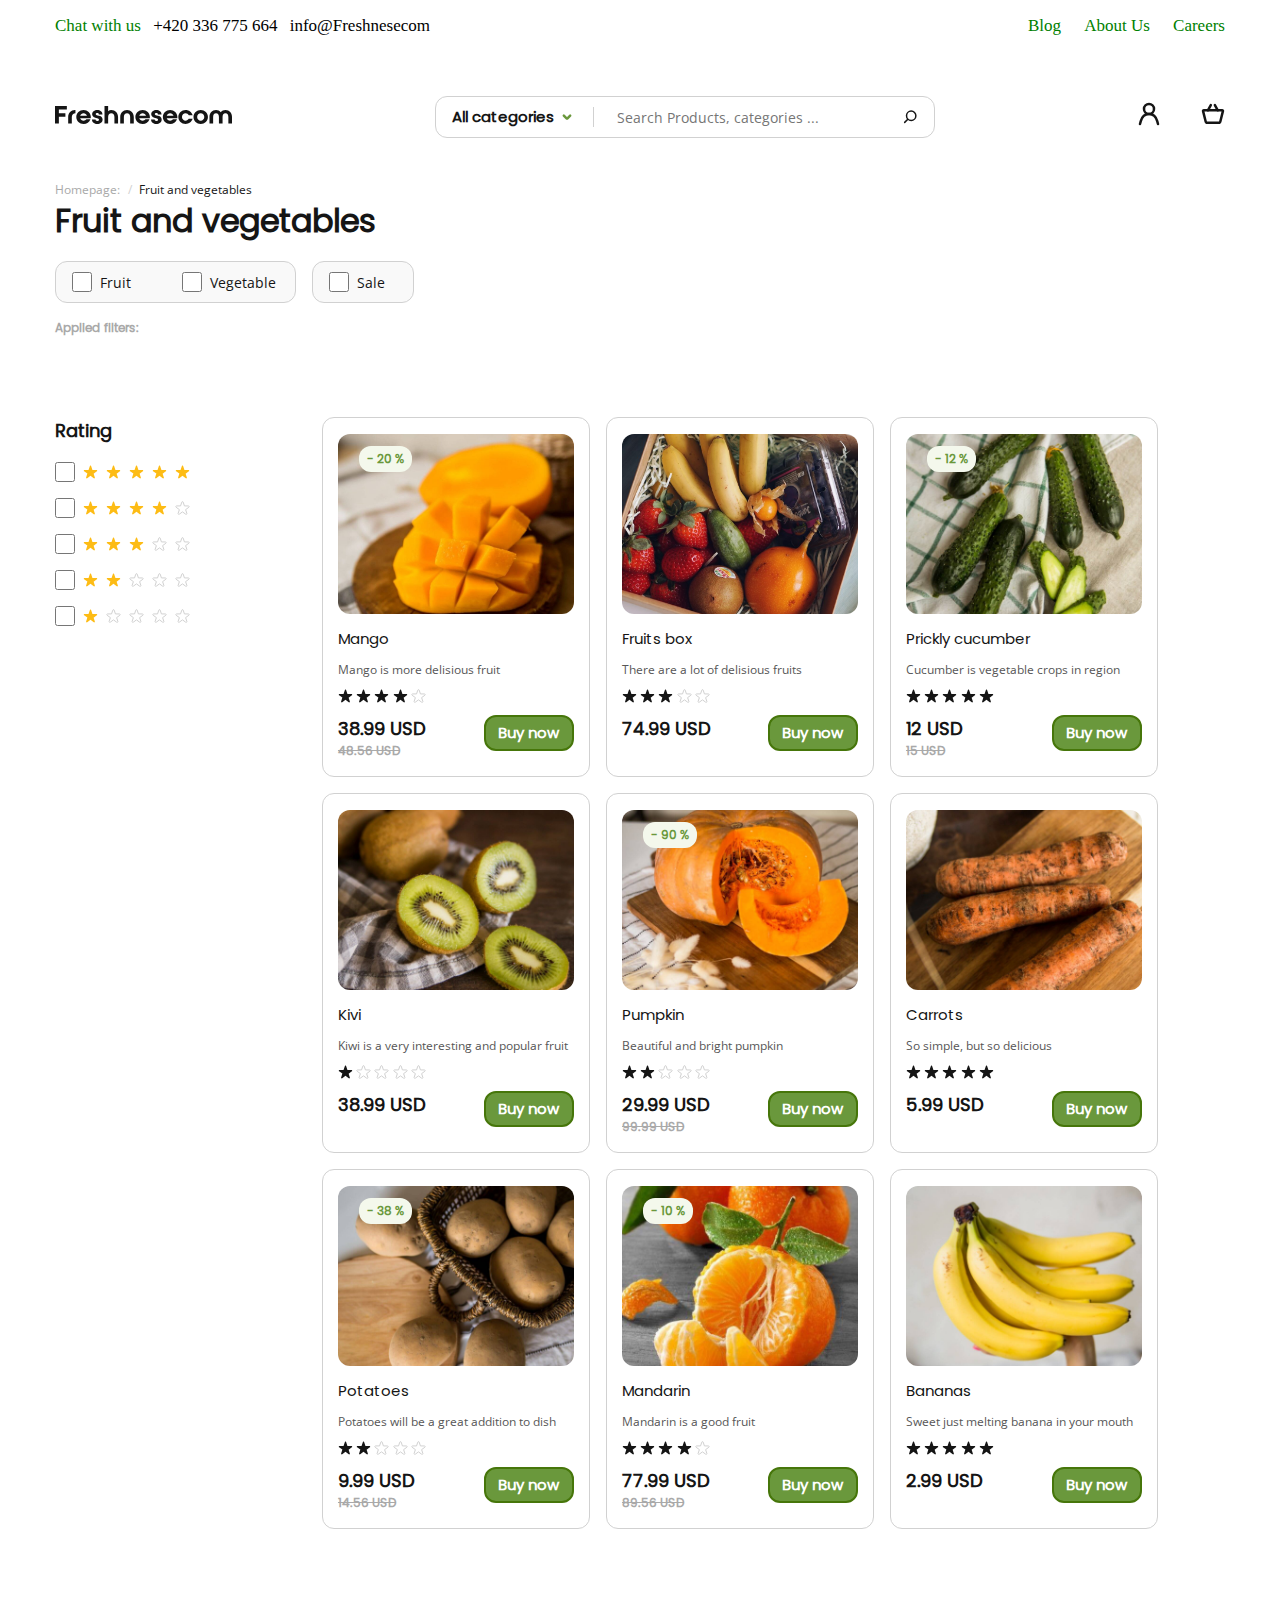
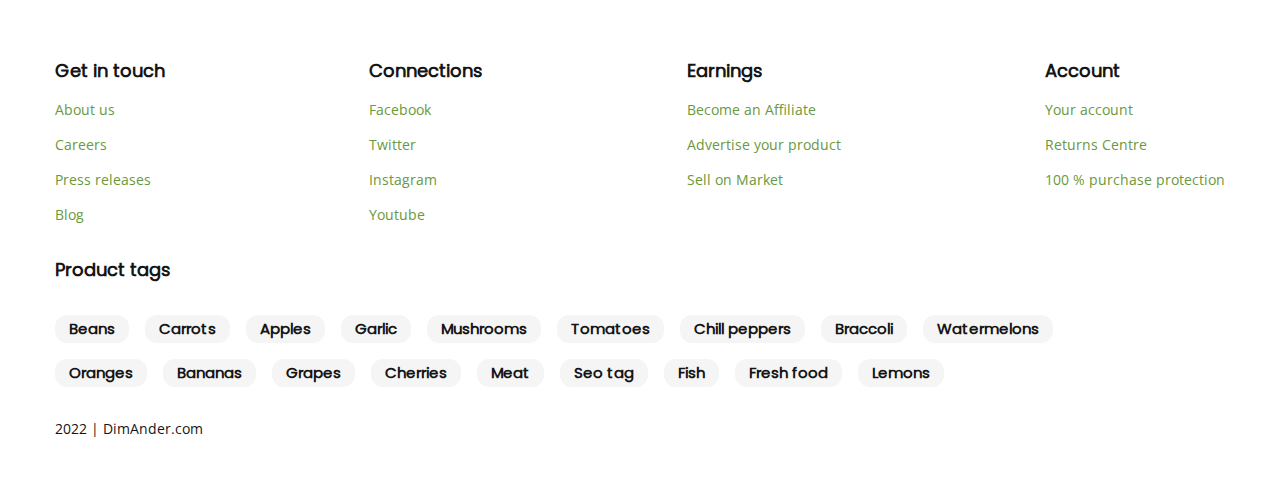
==== commit 020a86cc: "5 раздел" ====
--- a/category.html
+++ b/category.html
@@ -1,4 +1,3 @@
-<<<<<<< HEAD
 <!DOCTYPE html>
 <html lang="en">
 
@@ -12,7 +11,7 @@
 </head>
 
 <body>
-    <main>
+    <main class="main">
         <header>
             <div class="info">
                 <div class="contacts">
@@ -721,731 +720,4 @@
     <script src="JS/category.js"></script>
     <script src="JS/research.js"></script>
     <script src="JS/move.js"></script>
-</body>
-
-=======
-<!DOCTYPE html>
-<html lang="en">
-
-<head>
-    <title>Category | Freshnesecom</title>
-    <meta charset="UTF-8">
-    <meta http-equiv="X-UA-Compatible" content="IE=edge">
-    <meta name="viewport" content="width=device-width, initial-scale=1.0">
-    <link rel="stylesheet" href="CSS/category.css">
-    <link rel="stylesheet" href="CSS/font-awesome-4.7.0/css/font-awesome.min.css">
-</head>
-
-<body>
-    <main>
-        <header>
-            <div class="info">
-                <div class="contacts">
-                    <span class="greenInfo">Chat with us</span>
-                    <span>+420 336 775 664</span>
-                    <span>info@Freshnesecom</span>
-                </div>
-                <div class="otherInfo">
-                    <a href="#"><span class="greenInfo">Blog</span></a>
-                    <a href="#"><span class="greenInfo">About Us</span></a>
-                    <a href="#"><span class="greenInfo">Careers</span></a>
-                </div>
-            </div>
-            <div class="forUser">
-                <div class="logo">
-                    <img src="IMG/logo.svg" alt="логотип">
-                </div>
-                <div class="research">
-                    <div class="categories">
-                        <span class="contentCat">
-                            All categories
-                        </span>
-                        <img src="IMG/categories.svg" alt="">
-                        <ul class="menuWrap">
-                            <li class="space">
-                            </li>
-                            <div class="pointsWrap">
-                                <li class="pointMenu"><a href="#">Fruit and Vegetables</a></li>
-                                <li class="pointMenu"><a href="#">Meat and Fish</a></li>
-                                <li class="pointMenu"><a href="#">Tomatoes</a></li>
-                                <li class="pointMenu"><a href="#">Special nutrition</a></li>
-                                <li class="pointMenu"><a href="#">Carrots</a></li>
-                            </div>
-                        </ul>
-                    </div>
-                    <img src="IMG/stick.svg" alt="stick">
-                    <input type="text" name="search" class="search" placeholder="Search Products, categories ..." />
-                    <img src="IMG/loop.svg" alt="loop">
-                </div>
-                <div class="prof_and_basket">
-                    <a href="#"><img src="IMG/profile.svg" name="profile" alt="profile"></a>
-                    <a href="#"><img src="IMG/basket.svg" name="basket" alt="basket"></a>
-                </div>
-            </div>
-        </header>
-
-        <div class="homepage">
-            <div class="homepage_content">
-                <span class="homepage_content_title">
-                Homepage:
-            </span>
-                <span class="slash">
-                /
-            </span>
-                <span class="homepage_content_subtitle">
-                Fruit and vegetables
-            </span>
-            </div>
-        </div>
-
-        <div class="name_Fruit_and_Veg">
-            <span>
-                Fruit and vegetables
-            </span>
-        </div>
-
-        <div class="filters">
-            <div class="activeButtons">
-                <div class="wrapper_of_buttons">
-                    <div class="butt_and_content">
-                        <input type="checkbox" class="flag fruit" onclick="filtFruit()"> <span class="content">
-                            Fruit
-                        </span>
-                    </div>
-                    <div class="butt_and_content">
-                        <input type="checkbox" class="flag vegetable" onclick="filtVeg()">
-                        <span class="content">
-                            Vegetable
-                        </span>
-                    </div>
-                </div>
-                <div class="wrapper_of_buttons">
-                    <div class="butt_and_content">
-                        <input type="checkbox" class="flag sale" onchange="filtSale()">
-                        <span class="content">
-                            Sale
-                        </span>
-                    </div>
-                </div>
-                <!-- <div class="wrapper_of_buttons">
-                    <div class="butt_and_content">
-                        <button class="flag"></button>
-                        <span class="content">
-                            
-                        </span>
-                    </div>
-                </div> -->
-            </div>
-            <div class="choosenFilters">
-                <span class="applied_filters">
-                    Applied filters:
-                </span>
-                <!-- <span class="applied_filter">
-                    Selected Filtre
-                    <img src="IMG/cross.svg" alt="Крестик" class="cross" >
-                </span>
-                <span class="applied_filter">
-                    Selected Filtre
-                    <img src="IMG/cross.svg" alt="Крестик" class="cross" >
-                </span> -->
-            </div>
-        </div>
-
-        <div class="Wrapper_Products">
-            <div class="addFilters">
-                <div class="filter_star">
-                    <span class="titleFilter">
-                            Rating
-                    </span>
-                    <ul class="list_with_stars">
-                        <li class="star">
-                            <input type="checkbox" name="checkB" onclick="filtStars()" />
-                            <svg width="15" height="14" viewBox="0 0 15 14" fill="none" xmlns="http://www.w3.org/2000/svg">
-                            <path fill-rule="evenodd" clip-rule="evenodd" d="M6.81993 1.12669C6.86598 0.980663 6.95739 0.853118 7.08087 0.762581C7.20435 0.672044 7.35348 0.62323 7.5066 0.62323C7.65972 0.62323 7.80885 0.672044 7.93233 0.762581C8.05581 0.853118 8.14722 0.980663 8.19327 1.12669L9.43327 4.94002H13.4333C13.5919 4.93403 13.7481 4.98012 13.878 5.07125C14.0079 5.16238 14.1044 5.29355 14.1528 5.4447C14.2012 5.59586 14.1987 5.75869 14.1459 5.90833C14.093 6.05796 13.9925 6.18617 13.8599 6.27336L10.6133 8.62669L11.8533 12.4467C11.9023 12.5922 11.9035 12.7496 11.8568 12.8958C11.81 13.0421 11.7178 13.1696 11.5934 13.2597C11.4691 13.3498 11.3192 13.3978 11.1656 13.3966C11.0121 13.3955 10.8629 13.3453 10.7399 13.2534L7.4866 10.8734L4.23993 13.2334C4.11694 13.3253 3.96778 13.3755 3.81423 13.3766C3.66068 13.3778 3.51079 13.3298 3.38645 13.2397C3.26211 13.1496 3.16982 13.0221 3.12307 12.8758C3.07633 12.7296 3.07756 12.5722 3.1266 12.4267L4.3666 8.60669L1.11994 6.25336C0.987324 6.16617 0.886903 6.03796 0.834016 5.88833C0.781128 5.73869 0.778682 5.57586 0.827052 5.4247C0.875422 5.27355 0.971947 5.14238 1.10188 5.05125C1.23181 4.96012 1.38801 4.91403 1.5466 4.92002H5.5466L6.81993 1.12669Z" fill="#FDBC15"/>
-                            </svg>
-                            <svg width="15" height="14" viewBox="0 0 15 14" fill="none" xmlns="http://www.w3.org/2000/svg">
-                            <path fill-rule="evenodd" clip-rule="evenodd" d="M6.81993 1.12669C6.86598 0.980663 6.95739 0.853118 7.08087 0.762581C7.20435 0.672044 7.35348 0.62323 7.5066 0.62323C7.65972 0.62323 7.80885 0.672044 7.93233 0.762581C8.05581 0.853118 8.14722 0.980663 8.19327 1.12669L9.43327 4.94002H13.4333C13.5919 4.93403 13.7481 4.98012 13.878 5.07125C14.0079 5.16238 14.1044 5.29355 14.1528 5.4447C14.2012 5.59586 14.1987 5.75869 14.1459 5.90833C14.093 6.05796 13.9925 6.18617 13.8599 6.27336L10.6133 8.62669L11.8533 12.4467C11.9023 12.5922 11.9035 12.7496 11.8568 12.8958C11.81 13.0421 11.7178 13.1696 11.5934 13.2597C11.4691 13.3498 11.3192 13.3978 11.1656 13.3966C11.0121 13.3955 10.8629 13.3453 10.7399 13.2534L7.4866 10.8734L4.23993 13.2334C4.11694 13.3253 3.96778 13.3755 3.81423 13.3766C3.66068 13.3778 3.51079 13.3298 3.38645 13.2397C3.26211 13.1496 3.16982 13.0221 3.12307 12.8758C3.07633 12.7296 3.07756 12.5722 3.1266 12.4267L4.3666 8.60669L1.11994 6.25336C0.987324 6.16617 0.886903 6.03796 0.834016 5.88833C0.781128 5.73869 0.778682 5.57586 0.827052 5.4247C0.875422 5.27355 0.971947 5.14238 1.10188 5.05125C1.23181 4.96012 1.38801 4.91403 1.5466 4.92002H5.5466L6.81993 1.12669Z" fill="#FDBC15"/>
-                            </svg>
-                            <svg width="15" height="14" viewBox="0 0 15 14" fill="none" xmlns="http://www.w3.org/2000/svg">
-                            <path fill-rule="evenodd" clip-rule="evenodd" d="M6.81993 1.12669C6.86598 0.980663 6.95739 0.853118 7.08087 0.762581C7.20435 0.672044 7.35348 0.62323 7.5066 0.62323C7.65972 0.62323 7.80885 0.672044 7.93233 0.762581C8.05581 0.853118 8.14722 0.980663 8.19327 1.12669L9.43327 4.94002H13.4333C13.5919 4.93403 13.7481 4.98012 13.878 5.07125C14.0079 5.16238 14.1044 5.29355 14.1528 5.4447C14.2012 5.59586 14.1987 5.75869 14.1459 5.90833C14.093 6.05796 13.9925 6.18617 13.8599 6.27336L10.6133 8.62669L11.8533 12.4467C11.9023 12.5922 11.9035 12.7496 11.8568 12.8958C11.81 13.0421 11.7178 13.1696 11.5934 13.2597C11.4691 13.3498 11.3192 13.3978 11.1656 13.3966C11.0121 13.3955 10.8629 13.3453 10.7399 13.2534L7.4866 10.8734L4.23993 13.2334C4.11694 13.3253 3.96778 13.3755 3.81423 13.3766C3.66068 13.3778 3.51079 13.3298 3.38645 13.2397C3.26211 13.1496 3.16982 13.0221 3.12307 12.8758C3.07633 12.7296 3.07756 12.5722 3.1266 12.4267L4.3666 8.60669L1.11994 6.25336C0.987324 6.16617 0.886903 6.03796 0.834016 5.88833C0.781128 5.73869 0.778682 5.57586 0.827052 5.4247C0.875422 5.27355 0.971947 5.14238 1.10188 5.05125C1.23181 4.96012 1.38801 4.91403 1.5466 4.92002H5.5466L6.81993 1.12669Z" fill="#FDBC15"/>
-                            </svg>
-                            <svg width="15" height="14" viewBox="0 0 15 14" fill="none" xmlns="http://www.w3.org/2000/svg">
-                            <path fill-rule="evenodd" clip-rule="evenodd" d="M6.81993 1.12669C6.86598 0.980663 6.95739 0.853118 7.08087 0.762581C7.20435 0.672044 7.35348 0.62323 7.5066 0.62323C7.65972 0.62323 7.80885 0.672044 7.93233 0.762581C8.05581 0.853118 8.14722 0.980663 8.19327 1.12669L9.43327 4.94002H13.4333C13.5919 4.93403 13.7481 4.98012 13.878 5.07125C14.0079 5.16238 14.1044 5.29355 14.1528 5.4447C14.2012 5.59586 14.1987 5.75869 14.1459 5.90833C14.093 6.05796 13.9925 6.18617 13.8599 6.27336L10.6133 8.62669L11.8533 12.4467C11.9023 12.5922 11.9035 12.7496 11.8568 12.8958C11.81 13.0421 11.7178 13.1696 11.5934 13.2597C11.4691 13.3498 11.3192 13.3978 11.1656 13.3966C11.0121 13.3955 10.8629 13.3453 10.7399 13.2534L7.4866 10.8734L4.23993 13.2334C4.11694 13.3253 3.96778 13.3755 3.81423 13.3766C3.66068 13.3778 3.51079 13.3298 3.38645 13.2397C3.26211 13.1496 3.16982 13.0221 3.12307 12.8758C3.07633 12.7296 3.07756 12.5722 3.1266 12.4267L4.3666 8.60669L1.11994 6.25336C0.987324 6.16617 0.886903 6.03796 0.834016 5.88833C0.781128 5.73869 0.778682 5.57586 0.827052 5.4247C0.875422 5.27355 0.971947 5.14238 1.10188 5.05125C1.23181 4.96012 1.38801 4.91403 1.5466 4.92002H5.5466L6.81993 1.12669Z" fill="#FDBC15"/>
-                            </svg>
-                            <svg width="15" height="14" viewBox="0 0 15 14" fill="none" xmlns="http://www.w3.org/2000/svg">
-                            <path fill-rule="evenodd" clip-rule="evenodd" d="M6.81993 1.12669C6.86598 0.980663 6.95739 0.853118 7.08087 0.762581C7.20435 0.672044 7.35348 0.62323 7.5066 0.62323C7.65972 0.62323 7.80885 0.672044 7.93233 0.762581C8.05581 0.853118 8.14722 0.980663 8.19327 1.12669L9.43327 4.94002H13.4333C13.5919 4.93403 13.7481 4.98012 13.878 5.07125C14.0079 5.16238 14.1044 5.29355 14.1528 5.4447C14.2012 5.59586 14.1987 5.75869 14.1459 5.90833C14.093 6.05796 13.9925 6.18617 13.8599 6.27336L10.6133 8.62669L11.8533 12.4467C11.9023 12.5922 11.9035 12.7496 11.8568 12.8958C11.81 13.0421 11.7178 13.1696 11.5934 13.2597C11.4691 13.3498 11.3192 13.3978 11.1656 13.3966C11.0121 13.3955 10.8629 13.3453 10.7399 13.2534L7.4866 10.8734L4.23993 13.2334C4.11694 13.3253 3.96778 13.3755 3.81423 13.3766C3.66068 13.3778 3.51079 13.3298 3.38645 13.2397C3.26211 13.1496 3.16982 13.0221 3.12307 12.8758C3.07633 12.7296 3.07756 12.5722 3.1266 12.4267L4.3666 8.60669L1.11994 6.25336C0.987324 6.16617 0.886903 6.03796 0.834016 5.88833C0.781128 5.73869 0.778682 5.57586 0.827052 5.4247C0.875422 5.27355 0.971947 5.14238 1.10188 5.05125C1.23181 4.96012 1.38801 4.91403 1.5466 4.92002H5.5466L6.81993 1.12669Z" fill="#FDBC15"/>
-                            </svg>
-                        </li>
-                        <li class="star">
-                            <input type="checkbox" name="checkB" onclick="filtStars()" />
-                            <svg class="img__star" width="15" height="14" viewBox="0 0 15 14" fill="none" xmlns="http://www.w3.org/2000/svg">
-                            <path fill-rule="evenodd" clip-rule="evenodd" d="M6.81993 1.12669C6.86598 0.980663 6.95739 0.853118 7.08087 0.762581C7.20435 0.672044 7.35348 0.62323 7.5066 0.62323C7.65972 0.62323 7.80885 0.672044 7.93233 0.762581C8.05581 0.853118 8.14722 0.980663 8.19327 1.12669L9.43327 4.94002H13.4333C13.5919 4.93403 13.7481 4.98012 13.878 5.07125C14.0079 5.16238 14.1044 5.29355 14.1528 5.4447C14.2012 5.59586 14.1987 5.75869 14.1459 5.90833C14.093 6.05796 13.9925 6.18617 13.8599 6.27336L10.6133 8.62669L11.8533 12.4467C11.9023 12.5922 11.9035 12.7496 11.8568 12.8958C11.81 13.0421 11.7178 13.1696 11.5934 13.2597C11.4691 13.3498 11.3192 13.3978 11.1656 13.3966C11.0121 13.3955 10.8629 13.3453 10.7399 13.2534L7.4866 10.8734L4.23993 13.2334C4.11694 13.3253 3.96778 13.3755 3.81423 13.3766C3.66068 13.3778 3.51079 13.3298 3.38645 13.2397C3.26211 13.1496 3.16982 13.0221 3.12307 12.8758C3.07633 12.7296 3.07756 12.5722 3.1266 12.4267L4.3666 8.60669L1.11994 6.25336C0.987324 6.16617 0.886903 6.03796 0.834016 5.88833C0.781128 5.73869 0.778682 5.57586 0.827052 5.4247C0.875422 5.27355 0.971947 5.14238 1.10188 5.05125C1.23181 4.96012 1.38801 4.91403 1.5466 4.92002H5.5466L6.81993 1.12669Z" fill="#FDBC15"/>
-                            </svg>
-                            <svg width="15" height="14" viewBox="0 0 15 14" fill="none" xmlns="http://www.w3.org/2000/svg">
-                            <path fill-rule="evenodd" clip-rule="evenodd" d="M6.81993 1.12669C6.86598 0.980663 6.95739 0.853118 7.08087 0.762581C7.20435 0.672044 7.35348 0.62323 7.5066 0.62323C7.65972 0.62323 7.80885 0.672044 7.93233 0.762581C8.05581 0.853118 8.14722 0.980663 8.19327 1.12669L9.43327 4.94002H13.4333C13.5919 4.93403 13.7481 4.98012 13.878 5.07125C14.0079 5.16238 14.1044 5.29355 14.1528 5.4447C14.2012 5.59586 14.1987 5.75869 14.1459 5.90833C14.093 6.05796 13.9925 6.18617 13.8599 6.27336L10.6133 8.62669L11.8533 12.4467C11.9023 12.5922 11.9035 12.7496 11.8568 12.8958C11.81 13.0421 11.7178 13.1696 11.5934 13.2597C11.4691 13.3498 11.3192 13.3978 11.1656 13.3966C11.0121 13.3955 10.8629 13.3453 10.7399 13.2534L7.4866 10.8734L4.23993 13.2334C4.11694 13.3253 3.96778 13.3755 3.81423 13.3766C3.66068 13.3778 3.51079 13.3298 3.38645 13.2397C3.26211 13.1496 3.16982 13.0221 3.12307 12.8758C3.07633 12.7296 3.07756 12.5722 3.1266 12.4267L4.3666 8.60669L1.11994 6.25336C0.987324 6.16617 0.886903 6.03796 0.834016 5.88833C0.781128 5.73869 0.778682 5.57586 0.827052 5.4247C0.875422 5.27355 0.971947 5.14238 1.10188 5.05125C1.23181 4.96012 1.38801 4.91403 1.5466 4.92002H5.5466L6.81993 1.12669Z" fill="#FDBC15"/>
-                            </svg>
-                            <svg width="15" height="14" viewBox="0 0 15 14" fill="none" xmlns="http://www.w3.org/2000/svg">
-                            <path fill-rule="evenodd" clip-rule="evenodd" d="M6.81993 1.12669C6.86598 0.980663 6.95739 0.853118 7.08087 0.762581C7.20435 0.672044 7.35348 0.62323 7.5066 0.62323C7.65972 0.62323 7.80885 0.672044 7.93233 0.762581C8.05581 0.853118 8.14722 0.980663 8.19327 1.12669L9.43327 4.94002H13.4333C13.5919 4.93403 13.7481 4.98012 13.878 5.07125C14.0079 5.16238 14.1044 5.29355 14.1528 5.4447C14.2012 5.59586 14.1987 5.75869 14.1459 5.90833C14.093 6.05796 13.9925 6.18617 13.8599 6.27336L10.6133 8.62669L11.8533 12.4467C11.9023 12.5922 11.9035 12.7496 11.8568 12.8958C11.81 13.0421 11.7178 13.1696 11.5934 13.2597C11.4691 13.3498 11.3192 13.3978 11.1656 13.3966C11.0121 13.3955 10.8629 13.3453 10.7399 13.2534L7.4866 10.8734L4.23993 13.2334C4.11694 13.3253 3.96778 13.3755 3.81423 13.3766C3.66068 13.3778 3.51079 13.3298 3.38645 13.2397C3.26211 13.1496 3.16982 13.0221 3.12307 12.8758C3.07633 12.7296 3.07756 12.5722 3.1266 12.4267L4.3666 8.60669L1.11994 6.25336C0.987324 6.16617 0.886903 6.03796 0.834016 5.88833C0.781128 5.73869 0.778682 5.57586 0.827052 5.4247C0.875422 5.27355 0.971947 5.14238 1.10188 5.05125C1.23181 4.96012 1.38801 4.91403 1.5466 4.92002H5.5466L6.81993 1.12669Z" fill="#FDBC15"/>
-                            </svg>
-                            <svg width="15" height="14" viewBox="0 0 15 14" fill="none" xmlns="http://www.w3.org/2000/svg">
-                            <path fill-rule="evenodd" clip-rule="evenodd" d="M6.81993 1.12669C6.86598 0.980663 6.95739 0.853118 7.08087 0.762581C7.20435 0.672044 7.35348 0.62323 7.5066 0.62323C7.65972 0.62323 7.80885 0.672044 7.93233 0.762581C8.05581 0.853118 8.14722 0.980663 8.19327 1.12669L9.43327 4.94002H13.4333C13.5919 4.93403 13.7481 4.98012 13.878 5.07125C14.0079 5.16238 14.1044 5.29355 14.1528 5.4447C14.2012 5.59586 14.1987 5.75869 14.1459 5.90833C14.093 6.05796 13.9925 6.18617 13.8599 6.27336L10.6133 8.62669L11.8533 12.4467C11.9023 12.5922 11.9035 12.7496 11.8568 12.8958C11.81 13.0421 11.7178 13.1696 11.5934 13.2597C11.4691 13.3498 11.3192 13.3978 11.1656 13.3966C11.0121 13.3955 10.8629 13.3453 10.7399 13.2534L7.4866 10.8734L4.23993 13.2334C4.11694 13.3253 3.96778 13.3755 3.81423 13.3766C3.66068 13.3778 3.51079 13.3298 3.38645 13.2397C3.26211 13.1496 3.16982 13.0221 3.12307 12.8758C3.07633 12.7296 3.07756 12.5722 3.1266 12.4267L4.3666 8.60669L1.11994 6.25336C0.987324 6.16617 0.886903 6.03796 0.834016 5.88833C0.781128 5.73869 0.778682 5.57586 0.827052 5.4247C0.875422 5.27355 0.971947 5.14238 1.10188 5.05125C1.23181 4.96012 1.38801 4.91403 1.5466 4.92002H5.5466L6.81993 1.12669Z" fill="#FDBC15"/>
-                            </svg>
-                            <svg class="nostar" width="15" height="14" viewBox="0 0 15 14" fill="none" xmlns="http://www.w3.org/2000/svg">
-                            <path fill-rule="evenodd" clip-rule="evenodd" d="M6.81993 1.12669C6.86598 0.980663 6.95739 0.853118 7.08087 0.762581C7.20435 0.672044 7.35348 0.62323 7.5066 0.62323C7.65972 0.62323 7.80885 0.672044 7.93233 0.762581C8.05581 0.853118 8.14722 0.980663 8.19327 1.12669L9.43327 4.94002H13.4333C13.5919 4.93403 13.7481 4.98012 13.878 5.07125C14.0079 5.16238 14.1044 5.29355 14.1528 5.4447C14.2012 5.59586 14.1987 5.75869 14.1459 5.90833C14.093 6.05796 13.9925 6.18617 13.8599 6.27336L10.6133 8.62669L11.8533 12.4467C11.9023 12.5922 11.9035 12.7496 11.8568 12.8958C11.81 13.0421 11.7178 13.1696 11.5934 13.2597C11.4691 13.3498 11.3192 13.3978 11.1656 13.3966C11.0121 13.3955 10.8629 13.3453 10.7399 13.2534L7.4866 10.8734L4.23993 13.2334C4.11694 13.3253 3.96778 13.3755 3.81423 13.3766C3.66068 13.3778 3.51079 13.3298 3.38645 13.2397C3.26211 13.1496 3.16982 13.0221 3.12307 12.8758C3.07633 12.7296 3.07756 12.5722 3.1266 12.4267L4.3666 8.60669L1.11994 6.25336C0.987324 6.16617 0.886903 6.03796 0.834016 5.88833C0.781128 5.73869 0.778682 5.57586 0.827052 5.4247C0.875422 5.27355 0.971947 5.14238 1.10188 5.05125C1.23181 4.96012 1.38801 4.91403 1.5466 4.92002H5.5466L6.81993 1.12669Z" fill="#FDBC15"/>
-                            </svg>
-                        </li>
-                        <li class="star">
-                            <input type="checkbox" name="checkB" onclick="filtStars()" />
-                            <svg class="img__star" width="15" height="14" viewBox="0 0 15 14" fill="none" xmlns="http://www.w3.org/2000/svg">
-                            <path fill-rule="evenodd" clip-rule="evenodd" d="M6.81993 1.12669C6.86598 0.980663 6.95739 0.853118 7.08087 0.762581C7.20435 0.672044 7.35348 0.62323 7.5066 0.62323C7.65972 0.62323 7.80885 0.672044 7.93233 0.762581C8.05581 0.853118 8.14722 0.980663 8.19327 1.12669L9.43327 4.94002H13.4333C13.5919 4.93403 13.7481 4.98012 13.878 5.07125C14.0079 5.16238 14.1044 5.29355 14.1528 5.4447C14.2012 5.59586 14.1987 5.75869 14.1459 5.90833C14.093 6.05796 13.9925 6.18617 13.8599 6.27336L10.6133 8.62669L11.8533 12.4467C11.9023 12.5922 11.9035 12.7496 11.8568 12.8958C11.81 13.0421 11.7178 13.1696 11.5934 13.2597C11.4691 13.3498 11.3192 13.3978 11.1656 13.3966C11.0121 13.3955 10.8629 13.3453 10.7399 13.2534L7.4866 10.8734L4.23993 13.2334C4.11694 13.3253 3.96778 13.3755 3.81423 13.3766C3.66068 13.3778 3.51079 13.3298 3.38645 13.2397C3.26211 13.1496 3.16982 13.0221 3.12307 12.8758C3.07633 12.7296 3.07756 12.5722 3.1266 12.4267L4.3666 8.60669L1.11994 6.25336C0.987324 6.16617 0.886903 6.03796 0.834016 5.88833C0.781128 5.73869 0.778682 5.57586 0.827052 5.4247C0.875422 5.27355 0.971947 5.14238 1.10188 5.05125C1.23181 4.96012 1.38801 4.91403 1.5466 4.92002H5.5466L6.81993 1.12669Z" fill="#FDBC15"/>
-                            </svg>
-                            <svg class="img__star" width="15" height="14" viewBox="0 0 15 14" fill="none" xmlns="http://www.w3.org/2000/svg">
-                            <path fill-rule="evenodd" clip-rule="evenodd" d="M6.81993 1.12669C6.86598 0.980663 6.95739 0.853118 7.08087 0.762581C7.20435 0.672044 7.35348 0.62323 7.5066 0.62323C7.65972 0.62323 7.80885 0.672044 7.93233 0.762581C8.05581 0.853118 8.14722 0.980663 8.19327 1.12669L9.43327 4.94002H13.4333C13.5919 4.93403 13.7481 4.98012 13.878 5.07125C14.0079 5.16238 14.1044 5.29355 14.1528 5.4447C14.2012 5.59586 14.1987 5.75869 14.1459 5.90833C14.093 6.05796 13.9925 6.18617 13.8599 6.27336L10.6133 8.62669L11.8533 12.4467C11.9023 12.5922 11.9035 12.7496 11.8568 12.8958C11.81 13.0421 11.7178 13.1696 11.5934 13.2597C11.4691 13.3498 11.3192 13.3978 11.1656 13.3966C11.0121 13.3955 10.8629 13.3453 10.7399 13.2534L7.4866 10.8734L4.23993 13.2334C4.11694 13.3253 3.96778 13.3755 3.81423 13.3766C3.66068 13.3778 3.51079 13.3298 3.38645 13.2397C3.26211 13.1496 3.16982 13.0221 3.12307 12.8758C3.07633 12.7296 3.07756 12.5722 3.1266 12.4267L4.3666 8.60669L1.11994 6.25336C0.987324 6.16617 0.886903 6.03796 0.834016 5.88833C0.781128 5.73869 0.778682 5.57586 0.827052 5.4247C0.875422 5.27355 0.971947 5.14238 1.10188 5.05125C1.23181 4.96012 1.38801 4.91403 1.5466 4.92002H5.5466L6.81993 1.12669Z" fill="#FDBC15"/>
-                            </svg>
-                            <svg width="15" height="14" viewBox="0 0 15 14" fill="none" xmlns="http://www.w3.org/2000/svg">
-                            <path fill-rule="evenodd" clip-rule="evenodd" d="M6.81993 1.12669C6.86598 0.980663 6.95739 0.853118 7.08087 0.762581C7.20435 0.672044 7.35348 0.62323 7.5066 0.62323C7.65972 0.62323 7.80885 0.672044 7.93233 0.762581C8.05581 0.853118 8.14722 0.980663 8.19327 1.12669L9.43327 4.94002H13.4333C13.5919 4.93403 13.7481 4.98012 13.878 5.07125C14.0079 5.16238 14.1044 5.29355 14.1528 5.4447C14.2012 5.59586 14.1987 5.75869 14.1459 5.90833C14.093 6.05796 13.9925 6.18617 13.8599 6.27336L10.6133 8.62669L11.8533 12.4467C11.9023 12.5922 11.9035 12.7496 11.8568 12.8958C11.81 13.0421 11.7178 13.1696 11.5934 13.2597C11.4691 13.3498 11.3192 13.3978 11.1656 13.3966C11.0121 13.3955 10.8629 13.3453 10.7399 13.2534L7.4866 10.8734L4.23993 13.2334C4.11694 13.3253 3.96778 13.3755 3.81423 13.3766C3.66068 13.3778 3.51079 13.3298 3.38645 13.2397C3.26211 13.1496 3.16982 13.0221 3.12307 12.8758C3.07633 12.7296 3.07756 12.5722 3.1266 12.4267L4.3666 8.60669L1.11994 6.25336C0.987324 6.16617 0.886903 6.03796 0.834016 5.88833C0.781128 5.73869 0.778682 5.57586 0.827052 5.4247C0.875422 5.27355 0.971947 5.14238 1.10188 5.05125C1.23181 4.96012 1.38801 4.91403 1.5466 4.92002H5.5466L6.81993 1.12669Z" fill="#FDBC15"/>
-                            </svg>
-                            <svg class="nostar" width="15" height="14" viewBox="0 0 15 14" fill="none" xmlns="http://www.w3.org/2000/svg">
-                            <path fill-rule="evenodd" clip-rule="evenodd" d="M6.81993 1.12669C6.86598 0.980663 6.95739 0.853118 7.08087 0.762581C7.20435 0.672044 7.35348 0.62323 7.5066 0.62323C7.65972 0.62323 7.80885 0.672044 7.93233 0.762581C8.05581 0.853118 8.14722 0.980663 8.19327 1.12669L9.43327 4.94002H13.4333C13.5919 4.93403 13.7481 4.98012 13.878 5.07125C14.0079 5.16238 14.1044 5.29355 14.1528 5.4447C14.2012 5.59586 14.1987 5.75869 14.1459 5.90833C14.093 6.05796 13.9925 6.18617 13.8599 6.27336L10.6133 8.62669L11.8533 12.4467C11.9023 12.5922 11.9035 12.7496 11.8568 12.8958C11.81 13.0421 11.7178 13.1696 11.5934 13.2597C11.4691 13.3498 11.3192 13.3978 11.1656 13.3966C11.0121 13.3955 10.8629 13.3453 10.7399 13.2534L7.4866 10.8734L4.23993 13.2334C4.11694 13.3253 3.96778 13.3755 3.81423 13.3766C3.66068 13.3778 3.51079 13.3298 3.38645 13.2397C3.26211 13.1496 3.16982 13.0221 3.12307 12.8758C3.07633 12.7296 3.07756 12.5722 3.1266 12.4267L4.3666 8.60669L1.11994 6.25336C0.987324 6.16617 0.886903 6.03796 0.834016 5.88833C0.781128 5.73869 0.778682 5.57586 0.827052 5.4247C0.875422 5.27355 0.971947 5.14238 1.10188 5.05125C1.23181 4.96012 1.38801 4.91403 1.5466 4.92002H5.5466L6.81993 1.12669Z" fill="#FDBC15"/>
-                            </svg>
-                            <svg class="nostar" width="15" height="14" viewBox="0 0 15 14" fill="none" xmlns="http://www.w3.org/2000/svg">
-                            <path fill-rule="evenodd" clip-rule="evenodd" d="M6.81993 1.12669C6.86598 0.980663 6.95739 0.853118 7.08087 0.762581C7.20435 0.672044 7.35348 0.62323 7.5066 0.62323C7.65972 0.62323 7.80885 0.672044 7.93233 0.762581C8.05581 0.853118 8.14722 0.980663 8.19327 1.12669L9.43327 4.94002H13.4333C13.5919 4.93403 13.7481 4.98012 13.878 5.07125C14.0079 5.16238 14.1044 5.29355 14.1528 5.4447C14.2012 5.59586 14.1987 5.75869 14.1459 5.90833C14.093 6.05796 13.9925 6.18617 13.8599 6.27336L10.6133 8.62669L11.8533 12.4467C11.9023 12.5922 11.9035 12.7496 11.8568 12.8958C11.81 13.0421 11.7178 13.1696 11.5934 13.2597C11.4691 13.3498 11.3192 13.3978 11.1656 13.3966C11.0121 13.3955 10.8629 13.3453 10.7399 13.2534L7.4866 10.8734L4.23993 13.2334C4.11694 13.3253 3.96778 13.3755 3.81423 13.3766C3.66068 13.3778 3.51079 13.3298 3.38645 13.2397C3.26211 13.1496 3.16982 13.0221 3.12307 12.8758C3.07633 12.7296 3.07756 12.5722 3.1266 12.4267L4.3666 8.60669L1.11994 6.25336C0.987324 6.16617 0.886903 6.03796 0.834016 5.88833C0.781128 5.73869 0.778682 5.57586 0.827052 5.4247C0.875422 5.27355 0.971947 5.14238 1.10188 5.05125C1.23181 4.96012 1.38801 4.91403 1.5466 4.92002H5.5466L6.81993 1.12669Z" fill="#FDBC15"/>
-                            </svg>
-                        </li>
-                        <li class="star">
-                            <input type="checkbox" name="checkB" onclick="filtStars()" />
-                            <svg class="img__star" width="15" height="14" viewBox="0 0 15 14" fill="none" xmlns="http://www.w3.org/2000/svg">
-                            <path fill-rule="evenodd" clip-rule="evenodd" d="M6.81993 1.12669C6.86598 0.980663 6.95739 0.853118 7.08087 0.762581C7.20435 0.672044 7.35348 0.62323 7.5066 0.62323C7.65972 0.62323 7.80885 0.672044 7.93233 0.762581C8.05581 0.853118 8.14722 0.980663 8.19327 1.12669L9.43327 4.94002H13.4333C13.5919 4.93403 13.7481 4.98012 13.878 5.07125C14.0079 5.16238 14.1044 5.29355 14.1528 5.4447C14.2012 5.59586 14.1987 5.75869 14.1459 5.90833C14.093 6.05796 13.9925 6.18617 13.8599 6.27336L10.6133 8.62669L11.8533 12.4467C11.9023 12.5922 11.9035 12.7496 11.8568 12.8958C11.81 13.0421 11.7178 13.1696 11.5934 13.2597C11.4691 13.3498 11.3192 13.3978 11.1656 13.3966C11.0121 13.3955 10.8629 13.3453 10.7399 13.2534L7.4866 10.8734L4.23993 13.2334C4.11694 13.3253 3.96778 13.3755 3.81423 13.3766C3.66068 13.3778 3.51079 13.3298 3.38645 13.2397C3.26211 13.1496 3.16982 13.0221 3.12307 12.8758C3.07633 12.7296 3.07756 12.5722 3.1266 12.4267L4.3666 8.60669L1.11994 6.25336C0.987324 6.16617 0.886903 6.03796 0.834016 5.88833C0.781128 5.73869 0.778682 5.57586 0.827052 5.4247C0.875422 5.27355 0.971947 5.14238 1.10188 5.05125C1.23181 4.96012 1.38801 4.91403 1.5466 4.92002H5.5466L6.81993 1.12669Z" fill="#FDBC15"/>
-                            </svg>
-                            <svg class="img__star" width="15" height="14" viewBox="0 0 15 14" fill="none" xmlns="http://www.w3.org/2000/svg">
-                            <path fill-rule="evenodd" clip-rule="evenodd" d="M6.81993 1.12669C6.86598 0.980663 6.95739 0.853118 7.08087 0.762581C7.20435 0.672044 7.35348 0.62323 7.5066 0.62323C7.65972 0.62323 7.80885 0.672044 7.93233 0.762581C8.05581 0.853118 8.14722 0.980663 8.19327 1.12669L9.43327 4.94002H13.4333C13.5919 4.93403 13.7481 4.98012 13.878 5.07125C14.0079 5.16238 14.1044 5.29355 14.1528 5.4447C14.2012 5.59586 14.1987 5.75869 14.1459 5.90833C14.093 6.05796 13.9925 6.18617 13.8599 6.27336L10.6133 8.62669L11.8533 12.4467C11.9023 12.5922 11.9035 12.7496 11.8568 12.8958C11.81 13.0421 11.7178 13.1696 11.5934 13.2597C11.4691 13.3498 11.3192 13.3978 11.1656 13.3966C11.0121 13.3955 10.8629 13.3453 10.7399 13.2534L7.4866 10.8734L4.23993 13.2334C4.11694 13.3253 3.96778 13.3755 3.81423 13.3766C3.66068 13.3778 3.51079 13.3298 3.38645 13.2397C3.26211 13.1496 3.16982 13.0221 3.12307 12.8758C3.07633 12.7296 3.07756 12.5722 3.1266 12.4267L4.3666 8.60669L1.11994 6.25336C0.987324 6.16617 0.886903 6.03796 0.834016 5.88833C0.781128 5.73869 0.778682 5.57586 0.827052 5.4247C0.875422 5.27355 0.971947 5.14238 1.10188 5.05125C1.23181 4.96012 1.38801 4.91403 1.5466 4.92002H5.5466L6.81993 1.12669Z" fill="#FDBC15"/>
-                            </svg>
-                            <svg class="nostar" class="img__star" width="15" height="14" viewBox="0 0 15 14" fill="none" xmlns="http://www.w3.org/2000/svg">
-                            <path fill-rule="evenodd" clip-rule="evenodd" d="M6.81993 1.12669C6.86598 0.980663 6.95739 0.853118 7.08087 0.762581C7.20435 0.672044 7.35348 0.62323 7.5066 0.62323C7.65972 0.62323 7.80885 0.672044 7.93233 0.762581C8.05581 0.853118 8.14722 0.980663 8.19327 1.12669L9.43327 4.94002H13.4333C13.5919 4.93403 13.7481 4.98012 13.878 5.07125C14.0079 5.16238 14.1044 5.29355 14.1528 5.4447C14.2012 5.59586 14.1987 5.75869 14.1459 5.90833C14.093 6.05796 13.9925 6.18617 13.8599 6.27336L10.6133 8.62669L11.8533 12.4467C11.9023 12.5922 11.9035 12.7496 11.8568 12.8958C11.81 13.0421 11.7178 13.1696 11.5934 13.2597C11.4691 13.3498 11.3192 13.3978 11.1656 13.3966C11.0121 13.3955 10.8629 13.3453 10.7399 13.2534L7.4866 10.8734L4.23993 13.2334C4.11694 13.3253 3.96778 13.3755 3.81423 13.3766C3.66068 13.3778 3.51079 13.3298 3.38645 13.2397C3.26211 13.1496 3.16982 13.0221 3.12307 12.8758C3.07633 12.7296 3.07756 12.5722 3.1266 12.4267L4.3666 8.60669L1.11994 6.25336C0.987324 6.16617 0.886903 6.03796 0.834016 5.88833C0.781128 5.73869 0.778682 5.57586 0.827052 5.4247C0.875422 5.27355 0.971947 5.14238 1.10188 5.05125C1.23181 4.96012 1.38801 4.91403 1.5466 4.92002H5.5466L6.81993 1.12669Z" fill="#FDBC15"/>
-                            </svg>
-                            <svg class="nostar" width="15" height="14" viewBox="0 0 15 14" fill="none" xmlns="http://www.w3.org/2000/svg">
-                            <path fill-rule="evenodd" clip-rule="evenodd" d="M6.81993 1.12669C6.86598 0.980663 6.95739 0.853118 7.08087 0.762581C7.20435 0.672044 7.35348 0.62323 7.5066 0.62323C7.65972 0.62323 7.80885 0.672044 7.93233 0.762581C8.05581 0.853118 8.14722 0.980663 8.19327 1.12669L9.43327 4.94002H13.4333C13.5919 4.93403 13.7481 4.98012 13.878 5.07125C14.0079 5.16238 14.1044 5.29355 14.1528 5.4447C14.2012 5.59586 14.1987 5.75869 14.1459 5.90833C14.093 6.05796 13.9925 6.18617 13.8599 6.27336L10.6133 8.62669L11.8533 12.4467C11.9023 12.5922 11.9035 12.7496 11.8568 12.8958C11.81 13.0421 11.7178 13.1696 11.5934 13.2597C11.4691 13.3498 11.3192 13.3978 11.1656 13.3966C11.0121 13.3955 10.8629 13.3453 10.7399 13.2534L7.4866 10.8734L4.23993 13.2334C4.11694 13.3253 3.96778 13.3755 3.81423 13.3766C3.66068 13.3778 3.51079 13.3298 3.38645 13.2397C3.26211 13.1496 3.16982 13.0221 3.12307 12.8758C3.07633 12.7296 3.07756 12.5722 3.1266 12.4267L4.3666 8.60669L1.11994 6.25336C0.987324 6.16617 0.886903 6.03796 0.834016 5.88833C0.781128 5.73869 0.778682 5.57586 0.827052 5.4247C0.875422 5.27355 0.971947 5.14238 1.10188 5.05125C1.23181 4.96012 1.38801 4.91403 1.5466 4.92002H5.5466L6.81993 1.12669Z" fill="#FDBC15"/>
-                            </svg>
-                            <svg class="nostar" width="15" height="14" viewBox="0 0 15 14" fill="none" xmlns="http://www.w3.org/2000/svg">
-                            <path fill-rule="evenodd" clip-rule="evenodd" d="M6.81993 1.12669C6.86598 0.980663 6.95739 0.853118 7.08087 0.762581C7.20435 0.672044 7.35348 0.62323 7.5066 0.62323C7.65972 0.62323 7.80885 0.672044 7.93233 0.762581C8.05581 0.853118 8.14722 0.980663 8.19327 1.12669L9.43327 4.94002H13.4333C13.5919 4.93403 13.7481 4.98012 13.878 5.07125C14.0079 5.16238 14.1044 5.29355 14.1528 5.4447C14.2012 5.59586 14.1987 5.75869 14.1459 5.90833C14.093 6.05796 13.9925 6.18617 13.8599 6.27336L10.6133 8.62669L11.8533 12.4467C11.9023 12.5922 11.9035 12.7496 11.8568 12.8958C11.81 13.0421 11.7178 13.1696 11.5934 13.2597C11.4691 13.3498 11.3192 13.3978 11.1656 13.3966C11.0121 13.3955 10.8629 13.3453 10.7399 13.2534L7.4866 10.8734L4.23993 13.2334C4.11694 13.3253 3.96778 13.3755 3.81423 13.3766C3.66068 13.3778 3.51079 13.3298 3.38645 13.2397C3.26211 13.1496 3.16982 13.0221 3.12307 12.8758C3.07633 12.7296 3.07756 12.5722 3.1266 12.4267L4.3666 8.60669L1.11994 6.25336C0.987324 6.16617 0.886903 6.03796 0.834016 5.88833C0.781128 5.73869 0.778682 5.57586 0.827052 5.4247C0.875422 5.27355 0.971947 5.14238 1.10188 5.05125C1.23181 4.96012 1.38801 4.91403 1.5466 4.92002H5.5466L6.81993 1.12669Z" fill="#FDBC15"/>
-                            </svg>
-                        </li>
-                        <li class="star">
-                            <input type="checkbox" name="checkB" onclick="filtStars()" />
-                            <svg class="img__star" width="15" height="14" viewBox="0 0 15 14" fill="none" xmlns="http://www.w3.org/2000/svg">
-                                <path fill-rule="evenodd" clip-rule="evenodd" d="M6.81993 1.12669C6.86598 0.980663 6.95739 0.853118 7.08087 0.762581C7.20435 0.672044 7.35348 0.62323 7.5066 0.62323C7.65972 0.62323 7.80885 0.672044 7.93233 0.762581C8.05581 0.853118 8.14722 0.980663 8.19327 1.12669L9.43327 4.94002H13.4333C13.5919 4.93403 13.7481 4.98012 13.878 5.07125C14.0079 5.16238 14.1044 5.29355 14.1528 5.4447C14.2012 5.59586 14.1987 5.75869 14.1459 5.90833C14.093 6.05796 13.9925 6.18617 13.8599 6.27336L10.6133 8.62669L11.8533 12.4467C11.9023 12.5922 11.9035 12.7496 11.8568 12.8958C11.81 13.0421 11.7178 13.1696 11.5934 13.2597C11.4691 13.3498 11.3192 13.3978 11.1656 13.3966C11.0121 13.3955 10.8629 13.3453 10.7399 13.2534L7.4866 10.8734L4.23993 13.2334C4.11694 13.3253 3.96778 13.3755 3.81423 13.3766C3.66068 13.3778 3.51079 13.3298 3.38645 13.2397C3.26211 13.1496 3.16982 13.0221 3.12307 12.8758C3.07633 12.7296 3.07756 12.5722 3.1266 12.4267L4.3666 8.60669L1.11994 6.25336C0.987324 6.16617 0.886903 6.03796 0.834016 5.88833C0.781128 5.73869 0.778682 5.57586 0.827052 5.4247C0.875422 5.27355 0.971947 5.14238 1.10188 5.05125C1.23181 4.96012 1.38801 4.91403 1.5466 4.92002H5.5466L6.81993 1.12669Z" fill="#FDBC15"/>
-                            </svg>
-                            <svg class="nostar" class="img__star" width="15" height="14" viewBox="0 0 15 14" fill="none" xmlns="http://www.w3.org/2000/svg">
-                                <path fill-rule="evenodd" clip-rule="evenodd" d="M6.81993 1.12669C6.86598 0.980663 6.95739 0.853118 7.08087 0.762581C7.20435 0.672044 7.35348 0.62323 7.5066 0.62323C7.65972 0.62323 7.80885 0.672044 7.93233 0.762581C8.05581 0.853118 8.14722 0.980663 8.19327 1.12669L9.43327 4.94002H13.4333C13.5919 4.93403 13.7481 4.98012 13.878 5.07125C14.0079 5.16238 14.1044 5.29355 14.1528 5.4447C14.2012 5.59586 14.1987 5.75869 14.1459 5.90833C14.093 6.05796 13.9925 6.18617 13.8599 6.27336L10.6133 8.62669L11.8533 12.4467C11.9023 12.5922 11.9035 12.7496 11.8568 12.8958C11.81 13.0421 11.7178 13.1696 11.5934 13.2597C11.4691 13.3498 11.3192 13.3978 11.1656 13.3966C11.0121 13.3955 10.8629 13.3453 10.7399 13.2534L7.4866 10.8734L4.23993 13.2334C4.11694 13.3253 3.96778 13.3755 3.81423 13.3766C3.66068 13.3778 3.51079 13.3298 3.38645 13.2397C3.26211 13.1496 3.16982 13.0221 3.12307 12.8758C3.07633 12.7296 3.07756 12.5722 3.1266 12.4267L4.3666 8.60669L1.11994 6.25336C0.987324 6.16617 0.886903 6.03796 0.834016 5.88833C0.781128 5.73869 0.778682 5.57586 0.827052 5.4247C0.875422 5.27355 0.971947 5.14238 1.10188 5.05125C1.23181 4.96012 1.38801 4.91403 1.5466 4.92002H5.5466L6.81993 1.12669Z" fill="#FDBC15"/>
-                            </svg>
-                            <svg class="nostar" class="img__star" width="15" height="14" viewBox="0 0 15 14" fill="none" xmlns="http://www.w3.org/2000/svg">
-                                <path fill-rule="evenodd" clip-rule="evenodd" d="M6.81993 1.12669C6.86598 0.980663 6.95739 0.853118 7.08087 0.762581C7.20435 0.672044 7.35348 0.62323 7.5066 0.62323C7.65972 0.62323 7.80885 0.672044 7.93233 0.762581C8.05581 0.853118 8.14722 0.980663 8.19327 1.12669L9.43327 4.94002H13.4333C13.5919 4.93403 13.7481 4.98012 13.878 5.07125C14.0079 5.16238 14.1044 5.29355 14.1528 5.4447C14.2012 5.59586 14.1987 5.75869 14.1459 5.90833C14.093 6.05796 13.9925 6.18617 13.8599 6.27336L10.6133 8.62669L11.8533 12.4467C11.9023 12.5922 11.9035 12.7496 11.8568 12.8958C11.81 13.0421 11.7178 13.1696 11.5934 13.2597C11.4691 13.3498 11.3192 13.3978 11.1656 13.3966C11.0121 13.3955 10.8629 13.3453 10.7399 13.2534L7.4866 10.8734L4.23993 13.2334C4.11694 13.3253 3.96778 13.3755 3.81423 13.3766C3.66068 13.3778 3.51079 13.3298 3.38645 13.2397C3.26211 13.1496 3.16982 13.0221 3.12307 12.8758C3.07633 12.7296 3.07756 12.5722 3.1266 12.4267L4.3666 8.60669L1.11994 6.25336C0.987324 6.16617 0.886903 6.03796 0.834016 5.88833C0.781128 5.73869 0.778682 5.57586 0.827052 5.4247C0.875422 5.27355 0.971947 5.14238 1.10188 5.05125C1.23181 4.96012 1.38801 4.91403 1.5466 4.92002H5.5466L6.81993 1.12669Z" fill="#FDBC15"/>
-                            </svg>
-                            <svg class="nostar" class="img__star" width="15" height="14" viewBox="0 0 15 14" fill="none" xmlns="http://www.w3.org/2000/svg">
-                                <path fill-rule="evenodd" clip-rule="evenodd" d="M6.81993 1.12669C6.86598 0.980663 6.95739 0.853118 7.08087 0.762581C7.20435 0.672044 7.35348 0.62323 7.5066 0.62323C7.65972 0.62323 7.80885 0.672044 7.93233 0.762581C8.05581 0.853118 8.14722 0.980663 8.19327 1.12669L9.43327 4.94002H13.4333C13.5919 4.93403 13.7481 4.98012 13.878 5.07125C14.0079 5.16238 14.1044 5.29355 14.1528 5.4447C14.2012 5.59586 14.1987 5.75869 14.1459 5.90833C14.093 6.05796 13.9925 6.18617 13.8599 6.27336L10.6133 8.62669L11.8533 12.4467C11.9023 12.5922 11.9035 12.7496 11.8568 12.8958C11.81 13.0421 11.7178 13.1696 11.5934 13.2597C11.4691 13.3498 11.3192 13.3978 11.1656 13.3966C11.0121 13.3955 10.8629 13.3453 10.7399 13.2534L7.4866 10.8734L4.23993 13.2334C4.11694 13.3253 3.96778 13.3755 3.81423 13.3766C3.66068 13.3778 3.51079 13.3298 3.38645 13.2397C3.26211 13.1496 3.16982 13.0221 3.12307 12.8758C3.07633 12.7296 3.07756 12.5722 3.1266 12.4267L4.3666 8.60669L1.11994 6.25336C0.987324 6.16617 0.886903 6.03796 0.834016 5.88833C0.781128 5.73869 0.778682 5.57586 0.827052 5.4247C0.875422 5.27355 0.971947 5.14238 1.10188 5.05125C1.23181 4.96012 1.38801 4.91403 1.5466 4.92002H5.5466L6.81993 1.12669Z" fill="#FDBC15"/>
-                            </svg>
-                            <svg class="nostar" width="15" height="14" viewBox="0 0 15 14" fill="none" xmlns="http://www.w3.org/2000/svg">
-                                <path fill-rule="evenodd" clip-rule="evenodd" d="M6.81993 1.12669C6.86598 0.980663 6.95739 0.853118 7.08087 0.762581C7.20435 0.672044 7.35348 0.62323 7.5066 0.62323C7.65972 0.62323 7.80885 0.672044 7.93233 0.762581C8.05581 0.853118 8.14722 0.980663 8.19327 1.12669L9.43327 4.94002H13.4333C13.5919 4.93403 13.7481 4.98012 13.878 5.07125C14.0079 5.16238 14.1044 5.29355 14.1528 5.4447C14.2012 5.59586 14.1987 5.75869 14.1459 5.90833C14.093 6.05796 13.9925 6.18617 13.8599 6.27336L10.6133 8.62669L11.8533 12.4467C11.9023 12.5922 11.9035 12.7496 11.8568 12.8958C11.81 13.0421 11.7178 13.1696 11.5934 13.2597C11.4691 13.3498 11.3192 13.3978 11.1656 13.3966C11.0121 13.3955 10.8629 13.3453 10.7399 13.2534L7.4866 10.8734L4.23993 13.2334C4.11694 13.3253 3.96778 13.3755 3.81423 13.3766C3.66068 13.3778 3.51079 13.3298 3.38645 13.2397C3.26211 13.1496 3.16982 13.0221 3.12307 12.8758C3.07633 12.7296 3.07756 12.5722 3.1266 12.4267L4.3666 8.60669L1.11994 6.25336C0.987324 6.16617 0.886903 6.03796 0.834016 5.88833C0.781128 5.73869 0.778682 5.57586 0.827052 5.4247C0.875422 5.27355 0.971947 5.14238 1.10188 5.05125C1.23181 4.96012 1.38801 4.91403 1.5466 4.92002H5.5466L6.81993 1.12669Z" fill="#FDBC15"/>
-                            </svg>
-                        </li>
-
-                    </ul>
-
-                </div>
-            </div>
-            <div class="products">
-                <div class="product">
-                    <div class="sale">
-                        - 20 %
-                    </div>
-                    <img src="IMG/mango.png" alt="" class="product_logo">
-                    <div class="product_info">
-                        <div class="product_title">
-                            Mango
-                        </div>
-                        <div class="product_description">
-                            Mango is more delisious fruit
-                        </div>
-                        <div class="product_stars">
-                            <svg class="blstar" width="15" height="14" viewBox="0 0 15 14" fill="none" xmlns="http://www.w3.org/2000/svg">
-                                <path fill-rule="evenodd" clip-rule="evenodd" d="M6.81993 1.12669C6.86598 0.980663 6.95739 0.853118 7.08087 0.762581C7.20435 0.672044 7.35348 0.62323 7.5066 0.62323C7.65972 0.62323 7.80885 0.672044 7.93233 0.762581C8.05581 0.853118 8.14722 0.980663 8.19327 1.12669L9.43327 4.94002H13.4333C13.5919 4.93403 13.7481 4.98012 13.878 5.07125C14.0079 5.16238 14.1044 5.29355 14.1528 5.4447C14.2012 5.59586 14.1987 5.75869 14.1459 5.90833C14.093 6.05796 13.9925 6.18617 13.8599 6.27336L10.6133 8.62669L11.8533 12.4467C11.9023 12.5922 11.9035 12.7496 11.8568 12.8958C11.81 13.0421 11.7178 13.1696 11.5934 13.2597C11.4691 13.3498 11.3192 13.3978 11.1656 13.3966C11.0121 13.3955 10.8629 13.3453 10.7399 13.2534L7.4866 10.8734L4.23993 13.2334C4.11694 13.3253 3.96778 13.3755 3.81423 13.3766C3.66068 13.3778 3.51079 13.3298 3.38645 13.2397C3.26211 13.1496 3.16982 13.0221 3.12307 12.8758C3.07633 12.7296 3.07756 12.5722 3.1266 12.4267L4.3666 8.60669L1.11994 6.25336C0.987324 6.16617 0.886903 6.03796 0.834016 5.88833C0.781128 5.73869 0.778682 5.57586 0.827052 5.4247C0.875422 5.27355 0.971947 5.14238 1.10188 5.05125C1.23181 4.96012 1.38801 4.91403 1.5466 4.92002H5.5466L6.81993 1.12669Z" fill="#FDBC15"/>
-                            </svg>
-                            <svg class="blstar" width="15" height="14" viewBox="0 0 15 14" fill="none" xmlns="http://www.w3.org/2000/svg">
-                                <path fill-rule="evenodd" clip-rule="evenodd" d="M6.81993 1.12669C6.86598 0.980663 6.95739 0.853118 7.08087 0.762581C7.20435 0.672044 7.35348 0.62323 7.5066 0.62323C7.65972 0.62323 7.80885 0.672044 7.93233 0.762581C8.05581 0.853118 8.14722 0.980663 8.19327 1.12669L9.43327 4.94002H13.4333C13.5919 4.93403 13.7481 4.98012 13.878 5.07125C14.0079 5.16238 14.1044 5.29355 14.1528 5.4447C14.2012 5.59586 14.1987 5.75869 14.1459 5.90833C14.093 6.05796 13.9925 6.18617 13.8599 6.27336L10.6133 8.62669L11.8533 12.4467C11.9023 12.5922 11.9035 12.7496 11.8568 12.8958C11.81 13.0421 11.7178 13.1696 11.5934 13.2597C11.4691 13.3498 11.3192 13.3978 11.1656 13.3966C11.0121 13.3955 10.8629 13.3453 10.7399 13.2534L7.4866 10.8734L4.23993 13.2334C4.11694 13.3253 3.96778 13.3755 3.81423 13.3766C3.66068 13.3778 3.51079 13.3298 3.38645 13.2397C3.26211 13.1496 3.16982 13.0221 3.12307 12.8758C3.07633 12.7296 3.07756 12.5722 3.1266 12.4267L4.3666 8.60669L1.11994 6.25336C0.987324 6.16617 0.886903 6.03796 0.834016 5.88833C0.781128 5.73869 0.778682 5.57586 0.827052 5.4247C0.875422 5.27355 0.971947 5.14238 1.10188 5.05125C1.23181 4.96012 1.38801 4.91403 1.5466 4.92002H5.5466L6.81993 1.12669Z" fill="#FDBC15"/>
-                            </svg>
-                            <svg class="blstar" width="15" height="14" viewBox="0 0 15 14" fill="none" xmlns="http://www.w3.org/2000/svg">
-                                <path fill-rule="evenodd" clip-rule="evenodd" d="M6.81993 1.12669C6.86598 0.980663 6.95739 0.853118 7.08087 0.762581C7.20435 0.672044 7.35348 0.62323 7.5066 0.62323C7.65972 0.62323 7.80885 0.672044 7.93233 0.762581C8.05581 0.853118 8.14722 0.980663 8.19327 1.12669L9.43327 4.94002H13.4333C13.5919 4.93403 13.7481 4.98012 13.878 5.07125C14.0079 5.16238 14.1044 5.29355 14.1528 5.4447C14.2012 5.59586 14.1987 5.75869 14.1459 5.90833C14.093 6.05796 13.9925 6.18617 13.8599 6.27336L10.6133 8.62669L11.8533 12.4467C11.9023 12.5922 11.9035 12.7496 11.8568 12.8958C11.81 13.0421 11.7178 13.1696 11.5934 13.2597C11.4691 13.3498 11.3192 13.3978 11.1656 13.3966C11.0121 13.3955 10.8629 13.3453 10.7399 13.2534L7.4866 10.8734L4.23993 13.2334C4.11694 13.3253 3.96778 13.3755 3.81423 13.3766C3.66068 13.3778 3.51079 13.3298 3.38645 13.2397C3.26211 13.1496 3.16982 13.0221 3.12307 12.8758C3.07633 12.7296 3.07756 12.5722 3.1266 12.4267L4.3666 8.60669L1.11994 6.25336C0.987324 6.16617 0.886903 6.03796 0.834016 5.88833C0.781128 5.73869 0.778682 5.57586 0.827052 5.4247C0.875422 5.27355 0.971947 5.14238 1.10188 5.05125C1.23181 4.96012 1.38801 4.91403 1.5466 4.92002H5.5466L6.81993 1.12669Z" fill="#FDBC15"/>
-                            </svg>
-                            <svg class="blstar" width="15" height="14" viewBox="0 0 15 14" fill="none" xmlns="http://www.w3.org/2000/svg">
-                                <path fill-rule="evenodd" clip-rule="evenodd" d="M6.81993 1.12669C6.86598 0.980663 6.95739 0.853118 7.08087 0.762581C7.20435 0.672044 7.35348 0.62323 7.5066 0.62323C7.65972 0.62323 7.80885 0.672044 7.93233 0.762581C8.05581 0.853118 8.14722 0.980663 8.19327 1.12669L9.43327 4.94002H13.4333C13.5919 4.93403 13.7481 4.98012 13.878 5.07125C14.0079 5.16238 14.1044 5.29355 14.1528 5.4447C14.2012 5.59586 14.1987 5.75869 14.1459 5.90833C14.093 6.05796 13.9925 6.18617 13.8599 6.27336L10.6133 8.62669L11.8533 12.4467C11.9023 12.5922 11.9035 12.7496 11.8568 12.8958C11.81 13.0421 11.7178 13.1696 11.5934 13.2597C11.4691 13.3498 11.3192 13.3978 11.1656 13.3966C11.0121 13.3955 10.8629 13.3453 10.7399 13.2534L7.4866 10.8734L4.23993 13.2334C4.11694 13.3253 3.96778 13.3755 3.81423 13.3766C3.66068 13.3778 3.51079 13.3298 3.38645 13.2397C3.26211 13.1496 3.16982 13.0221 3.12307 12.8758C3.07633 12.7296 3.07756 12.5722 3.1266 12.4267L4.3666 8.60669L1.11994 6.25336C0.987324 6.16617 0.886903 6.03796 0.834016 5.88833C0.781128 5.73869 0.778682 5.57586 0.827052 5.4247C0.875422 5.27355 0.971947 5.14238 1.10188 5.05125C1.23181 4.96012 1.38801 4.91403 1.5466 4.92002H5.5466L6.81993 1.12669Z" fill="#FDBC15"/>
-                            </svg>
-                            <svg class="nostar" width="15" height="14" viewBox="0 0 15 14" fill="none" xmlns="http://www.w3.org/2000/svg">
-                                <path fill-rule="evenodd" clip-rule="evenodd" d="M6.81993 1.12669C6.86598 0.980663 6.95739 0.853118 7.08087 0.762581C7.20435 0.672044 7.35348 0.62323 7.5066 0.62323C7.65972 0.62323 7.80885 0.672044 7.93233 0.762581C8.05581 0.853118 8.14722 0.980663 8.19327 1.12669L9.43327 4.94002H13.4333C13.5919 4.93403 13.7481 4.98012 13.878 5.07125C14.0079 5.16238 14.1044 5.29355 14.1528 5.4447C14.2012 5.59586 14.1987 5.75869 14.1459 5.90833C14.093 6.05796 13.9925 6.18617 13.8599 6.27336L10.6133 8.62669L11.8533 12.4467C11.9023 12.5922 11.9035 12.7496 11.8568 12.8958C11.81 13.0421 11.7178 13.1696 11.5934 13.2597C11.4691 13.3498 11.3192 13.3978 11.1656 13.3966C11.0121 13.3955 10.8629 13.3453 10.7399 13.2534L7.4866 10.8734L4.23993 13.2334C4.11694 13.3253 3.96778 13.3755 3.81423 13.3766C3.66068 13.3778 3.51079 13.3298 3.38645 13.2397C3.26211 13.1496 3.16982 13.0221 3.12307 12.8758C3.07633 12.7296 3.07756 12.5722 3.1266 12.4267L4.3666 8.60669L1.11994 6.25336C0.987324 6.16617 0.886903 6.03796 0.834016 5.88833C0.781128 5.73869 0.778682 5.57586 0.827052 5.4247C0.875422 5.27355 0.971947 5.14238 1.10188 5.05125C1.23181 4.96012 1.38801 4.91403 1.5466 4.92002H5.5466L6.81993 1.12669Z" fill="#FDBC15"/>
-                            </svg>
-                        </div>
-                        <div class="cost_precost_buttonBuy">
-                            <div class="costs">
-                                <div class="cost">
-                                    38.99 USD
-                                </div>
-                                <div class="precost">
-                                    48.56 USD
-                                </div>
-                            </div>
-                            <button class="buttonBuy">
-                                Buy now
-                            </button>
-                        </div>
-                    </div>
-                </div>
-                <div class="product">
-                    <div class="sale">
-
-                    </div>
-                    <img src="IMG/fruitsBox.jpg" alt="" class="product_logo">
-                    <div class="product_info">
-                        <div class="product_title">
-                            Fruits box
-                        </div>
-                        <div class="product_description">
-                            There are a lot of delisious fruits
-                        </div>
-                        <div class="product_stars">
-                            <svg class="blstar" width="15" height="14" viewBox="0 0 15 14" fill="none" xmlns="http://www.w3.org/2000/svg">
-                                <path fill-rule="evenodd" clip-rule="evenodd" d="M6.81993 1.12669C6.86598 0.980663 6.95739 0.853118 7.08087 0.762581C7.20435 0.672044 7.35348 0.62323 7.5066 0.62323C7.65972 0.62323 7.80885 0.672044 7.93233 0.762581C8.05581 0.853118 8.14722 0.980663 8.19327 1.12669L9.43327 4.94002H13.4333C13.5919 4.93403 13.7481 4.98012 13.878 5.07125C14.0079 5.16238 14.1044 5.29355 14.1528 5.4447C14.2012 5.59586 14.1987 5.75869 14.1459 5.90833C14.093 6.05796 13.9925 6.18617 13.8599 6.27336L10.6133 8.62669L11.8533 12.4467C11.9023 12.5922 11.9035 12.7496 11.8568 12.8958C11.81 13.0421 11.7178 13.1696 11.5934 13.2597C11.4691 13.3498 11.3192 13.3978 11.1656 13.3966C11.0121 13.3955 10.8629 13.3453 10.7399 13.2534L7.4866 10.8734L4.23993 13.2334C4.11694 13.3253 3.96778 13.3755 3.81423 13.3766C3.66068 13.3778 3.51079 13.3298 3.38645 13.2397C3.26211 13.1496 3.16982 13.0221 3.12307 12.8758C3.07633 12.7296 3.07756 12.5722 3.1266 12.4267L4.3666 8.60669L1.11994 6.25336C0.987324 6.16617 0.886903 6.03796 0.834016 5.88833C0.781128 5.73869 0.778682 5.57586 0.827052 5.4247C0.875422 5.27355 0.971947 5.14238 1.10188 5.05125C1.23181 4.96012 1.38801 4.91403 1.5466 4.92002H5.5466L6.81993 1.12669Z" fill="#FDBC15"/>
-                            </svg>
-                            <svg class="blstar" width="15" height="14" viewBox="0 0 15 14" fill="none" xmlns="http://www.w3.org/2000/svg">
-                                <path fill-rule="evenodd" clip-rule="evenodd" d="M6.81993 1.12669C6.86598 0.980663 6.95739 0.853118 7.08087 0.762581C7.20435 0.672044 7.35348 0.62323 7.5066 0.62323C7.65972 0.62323 7.80885 0.672044 7.93233 0.762581C8.05581 0.853118 8.14722 0.980663 8.19327 1.12669L9.43327 4.94002H13.4333C13.5919 4.93403 13.7481 4.98012 13.878 5.07125C14.0079 5.16238 14.1044 5.29355 14.1528 5.4447C14.2012 5.59586 14.1987 5.75869 14.1459 5.90833C14.093 6.05796 13.9925 6.18617 13.8599 6.27336L10.6133 8.62669L11.8533 12.4467C11.9023 12.5922 11.9035 12.7496 11.8568 12.8958C11.81 13.0421 11.7178 13.1696 11.5934 13.2597C11.4691 13.3498 11.3192 13.3978 11.1656 13.3966C11.0121 13.3955 10.8629 13.3453 10.7399 13.2534L7.4866 10.8734L4.23993 13.2334C4.11694 13.3253 3.96778 13.3755 3.81423 13.3766C3.66068 13.3778 3.51079 13.3298 3.38645 13.2397C3.26211 13.1496 3.16982 13.0221 3.12307 12.8758C3.07633 12.7296 3.07756 12.5722 3.1266 12.4267L4.3666 8.60669L1.11994 6.25336C0.987324 6.16617 0.886903 6.03796 0.834016 5.88833C0.781128 5.73869 0.778682 5.57586 0.827052 5.4247C0.875422 5.27355 0.971947 5.14238 1.10188 5.05125C1.23181 4.96012 1.38801 4.91403 1.5466 4.92002H5.5466L6.81993 1.12669Z" fill="#FDBC15"/>
-                            </svg>
-                            <svg class="blstar" width="15" height="14" viewBox="0 0 15 14" fill="none" xmlns="http://www.w3.org/2000/svg">
-                                <path fill-rule="evenodd" clip-rule="evenodd" d="M6.81993 1.12669C6.86598 0.980663 6.95739 0.853118 7.08087 0.762581C7.20435 0.672044 7.35348 0.62323 7.5066 0.62323C7.65972 0.62323 7.80885 0.672044 7.93233 0.762581C8.05581 0.853118 8.14722 0.980663 8.19327 1.12669L9.43327 4.94002H13.4333C13.5919 4.93403 13.7481 4.98012 13.878 5.07125C14.0079 5.16238 14.1044 5.29355 14.1528 5.4447C14.2012 5.59586 14.1987 5.75869 14.1459 5.90833C14.093 6.05796 13.9925 6.18617 13.8599 6.27336L10.6133 8.62669L11.8533 12.4467C11.9023 12.5922 11.9035 12.7496 11.8568 12.8958C11.81 13.0421 11.7178 13.1696 11.5934 13.2597C11.4691 13.3498 11.3192 13.3978 11.1656 13.3966C11.0121 13.3955 10.8629 13.3453 10.7399 13.2534L7.4866 10.8734L4.23993 13.2334C4.11694 13.3253 3.96778 13.3755 3.81423 13.3766C3.66068 13.3778 3.51079 13.3298 3.38645 13.2397C3.26211 13.1496 3.16982 13.0221 3.12307 12.8758C3.07633 12.7296 3.07756 12.5722 3.1266 12.4267L4.3666 8.60669L1.11994 6.25336C0.987324 6.16617 0.886903 6.03796 0.834016 5.88833C0.781128 5.73869 0.778682 5.57586 0.827052 5.4247C0.875422 5.27355 0.971947 5.14238 1.10188 5.05125C1.23181 4.96012 1.38801 4.91403 1.5466 4.92002H5.5466L6.81993 1.12669Z" fill="#FDBC15"/>
-                            </svg>
-                            <svg class="nostar" width="15" height="14" viewBox="0 0 15 14" fill="none" xmlns="http://www.w3.org/2000/svg">
-                                <path fill-rule="evenodd" clip-rule="evenodd" d="M6.81993 1.12669C6.86598 0.980663 6.95739 0.853118 7.08087 0.762581C7.20435 0.672044 7.35348 0.62323 7.5066 0.62323C7.65972 0.62323 7.80885 0.672044 7.93233 0.762581C8.05581 0.853118 8.14722 0.980663 8.19327 1.12669L9.43327 4.94002H13.4333C13.5919 4.93403 13.7481 4.98012 13.878 5.07125C14.0079 5.16238 14.1044 5.29355 14.1528 5.4447C14.2012 5.59586 14.1987 5.75869 14.1459 5.90833C14.093 6.05796 13.9925 6.18617 13.8599 6.27336L10.6133 8.62669L11.8533 12.4467C11.9023 12.5922 11.9035 12.7496 11.8568 12.8958C11.81 13.0421 11.7178 13.1696 11.5934 13.2597C11.4691 13.3498 11.3192 13.3978 11.1656 13.3966C11.0121 13.3955 10.8629 13.3453 10.7399 13.2534L7.4866 10.8734L4.23993 13.2334C4.11694 13.3253 3.96778 13.3755 3.81423 13.3766C3.66068 13.3778 3.51079 13.3298 3.38645 13.2397C3.26211 13.1496 3.16982 13.0221 3.12307 12.8758C3.07633 12.7296 3.07756 12.5722 3.1266 12.4267L4.3666 8.60669L1.11994 6.25336C0.987324 6.16617 0.886903 6.03796 0.834016 5.88833C0.781128 5.73869 0.778682 5.57586 0.827052 5.4247C0.875422 5.27355 0.971947 5.14238 1.10188 5.05125C1.23181 4.96012 1.38801 4.91403 1.5466 4.92002H5.5466L6.81993 1.12669Z" fill="#FDBC15"/>
-                            </svg>
-                            <svg class="nostar" width="15" height="14" viewBox="0 0 15 14" fill="none" xmlns="http://www.w3.org/2000/svg">
-                                <path fill-rule="evenodd" clip-rule="evenodd" d="M6.81993 1.12669C6.86598 0.980663 6.95739 0.853118 7.08087 0.762581C7.20435 0.672044 7.35348 0.62323 7.5066 0.62323C7.65972 0.62323 7.80885 0.672044 7.93233 0.762581C8.05581 0.853118 8.14722 0.980663 8.19327 1.12669L9.43327 4.94002H13.4333C13.5919 4.93403 13.7481 4.98012 13.878 5.07125C14.0079 5.16238 14.1044 5.29355 14.1528 5.4447C14.2012 5.59586 14.1987 5.75869 14.1459 5.90833C14.093 6.05796 13.9925 6.18617 13.8599 6.27336L10.6133 8.62669L11.8533 12.4467C11.9023 12.5922 11.9035 12.7496 11.8568 12.8958C11.81 13.0421 11.7178 13.1696 11.5934 13.2597C11.4691 13.3498 11.3192 13.3978 11.1656 13.3966C11.0121 13.3955 10.8629 13.3453 10.7399 13.2534L7.4866 10.8734L4.23993 13.2334C4.11694 13.3253 3.96778 13.3755 3.81423 13.3766C3.66068 13.3778 3.51079 13.3298 3.38645 13.2397C3.26211 13.1496 3.16982 13.0221 3.12307 12.8758C3.07633 12.7296 3.07756 12.5722 3.1266 12.4267L4.3666 8.60669L1.11994 6.25336C0.987324 6.16617 0.886903 6.03796 0.834016 5.88833C0.781128 5.73869 0.778682 5.57586 0.827052 5.4247C0.875422 5.27355 0.971947 5.14238 1.10188 5.05125C1.23181 4.96012 1.38801 4.91403 1.5466 4.92002H5.5466L6.81993 1.12669Z" fill="#FDBC15"/>
-                            </svg>
-                        </div>
-                        <div class="cost_precost_buttonBuy">
-                            <div class="costs">
-                                <div class="cost">
-                                    74.99 USD
-                                </div>
-                                <div class="precost">
-
-                                </div>
-                            </div>
-                            <button class="buttonBuy">
-                                Buy now
-                            </button>
-                        </div>
-                    </div>
-                </div>
-                <div class="product">
-                    <div class="sale">
-                        - 12 %
-                    </div>
-                    <img src="IMG/Cucumber1.jpg" alt="" class="product_logo">
-                    <div class="product_info">
-                        <div class="product_title">
-                            Prickly cucumber
-                        </div>
-                        <div class="product_description">
-                            Cucumber is vegetable crops in region
-                        </div>
-                        <div class="product_stars">
-                            <svg class="blstar" width="15" height="14" viewBox="0 0 15 14" fill="none" xmlns="http://www.w3.org/2000/svg">
-                                <path fill-rule="evenodd" clip-rule="evenodd" d="M6.81993 1.12669C6.86598 0.980663 6.95739 0.853118 7.08087 0.762581C7.20435 0.672044 7.35348 0.62323 7.5066 0.62323C7.65972 0.62323 7.80885 0.672044 7.93233 0.762581C8.05581 0.853118 8.14722 0.980663 8.19327 1.12669L9.43327 4.94002H13.4333C13.5919 4.93403 13.7481 4.98012 13.878 5.07125C14.0079 5.16238 14.1044 5.29355 14.1528 5.4447C14.2012 5.59586 14.1987 5.75869 14.1459 5.90833C14.093 6.05796 13.9925 6.18617 13.8599 6.27336L10.6133 8.62669L11.8533 12.4467C11.9023 12.5922 11.9035 12.7496 11.8568 12.8958C11.81 13.0421 11.7178 13.1696 11.5934 13.2597C11.4691 13.3498 11.3192 13.3978 11.1656 13.3966C11.0121 13.3955 10.8629 13.3453 10.7399 13.2534L7.4866 10.8734L4.23993 13.2334C4.11694 13.3253 3.96778 13.3755 3.81423 13.3766C3.66068 13.3778 3.51079 13.3298 3.38645 13.2397C3.26211 13.1496 3.16982 13.0221 3.12307 12.8758C3.07633 12.7296 3.07756 12.5722 3.1266 12.4267L4.3666 8.60669L1.11994 6.25336C0.987324 6.16617 0.886903 6.03796 0.834016 5.88833C0.781128 5.73869 0.778682 5.57586 0.827052 5.4247C0.875422 5.27355 0.971947 5.14238 1.10188 5.05125C1.23181 4.96012 1.38801 4.91403 1.5466 4.92002H5.5466L6.81993 1.12669Z" fill="#FDBC15"/>
-                            </svg>
-                            <svg class="blstar" width="15" height="14" viewBox="0 0 15 14" fill="none" xmlns="http://www.w3.org/2000/svg">
-                                <path fill-rule="evenodd" clip-rule="evenodd" d="M6.81993 1.12669C6.86598 0.980663 6.95739 0.853118 7.08087 0.762581C7.20435 0.672044 7.35348 0.62323 7.5066 0.62323C7.65972 0.62323 7.80885 0.672044 7.93233 0.762581C8.05581 0.853118 8.14722 0.980663 8.19327 1.12669L9.43327 4.94002H13.4333C13.5919 4.93403 13.7481 4.98012 13.878 5.07125C14.0079 5.16238 14.1044 5.29355 14.1528 5.4447C14.2012 5.59586 14.1987 5.75869 14.1459 5.90833C14.093 6.05796 13.9925 6.18617 13.8599 6.27336L10.6133 8.62669L11.8533 12.4467C11.9023 12.5922 11.9035 12.7496 11.8568 12.8958C11.81 13.0421 11.7178 13.1696 11.5934 13.2597C11.4691 13.3498 11.3192 13.3978 11.1656 13.3966C11.0121 13.3955 10.8629 13.3453 10.7399 13.2534L7.4866 10.8734L4.23993 13.2334C4.11694 13.3253 3.96778 13.3755 3.81423 13.3766C3.66068 13.3778 3.51079 13.3298 3.38645 13.2397C3.26211 13.1496 3.16982 13.0221 3.12307 12.8758C3.07633 12.7296 3.07756 12.5722 3.1266 12.4267L4.3666 8.60669L1.11994 6.25336C0.987324 6.16617 0.886903 6.03796 0.834016 5.88833C0.781128 5.73869 0.778682 5.57586 0.827052 5.4247C0.875422 5.27355 0.971947 5.14238 1.10188 5.05125C1.23181 4.96012 1.38801 4.91403 1.5466 4.92002H5.5466L6.81993 1.12669Z" fill="#FDBC15"/>
-                            </svg>
-                            <svg class="blstar" width="15" height="14" viewBox="0 0 15 14" fill="none" xmlns="http://www.w3.org/2000/svg">
-                                <path fill-rule="evenodd" clip-rule="evenodd" d="M6.81993 1.12669C6.86598 0.980663 6.95739 0.853118 7.08087 0.762581C7.20435 0.672044 7.35348 0.62323 7.5066 0.62323C7.65972 0.62323 7.80885 0.672044 7.93233 0.762581C8.05581 0.853118 8.14722 0.980663 8.19327 1.12669L9.43327 4.94002H13.4333C13.5919 4.93403 13.7481 4.98012 13.878 5.07125C14.0079 5.16238 14.1044 5.29355 14.1528 5.4447C14.2012 5.59586 14.1987 5.75869 14.1459 5.90833C14.093 6.05796 13.9925 6.18617 13.8599 6.27336L10.6133 8.62669L11.8533 12.4467C11.9023 12.5922 11.9035 12.7496 11.8568 12.8958C11.81 13.0421 11.7178 13.1696 11.5934 13.2597C11.4691 13.3498 11.3192 13.3978 11.1656 13.3966C11.0121 13.3955 10.8629 13.3453 10.7399 13.2534L7.4866 10.8734L4.23993 13.2334C4.11694 13.3253 3.96778 13.3755 3.81423 13.3766C3.66068 13.3778 3.51079 13.3298 3.38645 13.2397C3.26211 13.1496 3.16982 13.0221 3.12307 12.8758C3.07633 12.7296 3.07756 12.5722 3.1266 12.4267L4.3666 8.60669L1.11994 6.25336C0.987324 6.16617 0.886903 6.03796 0.834016 5.88833C0.781128 5.73869 0.778682 5.57586 0.827052 5.4247C0.875422 5.27355 0.971947 5.14238 1.10188 5.05125C1.23181 4.96012 1.38801 4.91403 1.5466 4.92002H5.5466L6.81993 1.12669Z" fill="#FDBC15"/>
-                            </svg>
-                            <svg class="blstar" width="15" height="14" viewBox="0 0 15 14" fill="none" xmlns="http://www.w3.org/2000/svg">
-                                <path fill-rule="evenodd" clip-rule="evenodd" d="M6.81993 1.12669C6.86598 0.980663 6.95739 0.853118 7.08087 0.762581C7.20435 0.672044 7.35348 0.62323 7.5066 0.62323C7.65972 0.62323 7.80885 0.672044 7.93233 0.762581C8.05581 0.853118 8.14722 0.980663 8.19327 1.12669L9.43327 4.94002H13.4333C13.5919 4.93403 13.7481 4.98012 13.878 5.07125C14.0079 5.16238 14.1044 5.29355 14.1528 5.4447C14.2012 5.59586 14.1987 5.75869 14.1459 5.90833C14.093 6.05796 13.9925 6.18617 13.8599 6.27336L10.6133 8.62669L11.8533 12.4467C11.9023 12.5922 11.9035 12.7496 11.8568 12.8958C11.81 13.0421 11.7178 13.1696 11.5934 13.2597C11.4691 13.3498 11.3192 13.3978 11.1656 13.3966C11.0121 13.3955 10.8629 13.3453 10.7399 13.2534L7.4866 10.8734L4.23993 13.2334C4.11694 13.3253 3.96778 13.3755 3.81423 13.3766C3.66068 13.3778 3.51079 13.3298 3.38645 13.2397C3.26211 13.1496 3.16982 13.0221 3.12307 12.8758C3.07633 12.7296 3.07756 12.5722 3.1266 12.4267L4.3666 8.60669L1.11994 6.25336C0.987324 6.16617 0.886903 6.03796 0.834016 5.88833C0.781128 5.73869 0.778682 5.57586 0.827052 5.4247C0.875422 5.27355 0.971947 5.14238 1.10188 5.05125C1.23181 4.96012 1.38801 4.91403 1.5466 4.92002H5.5466L6.81993 1.12669Z" fill="#FDBC15"/>
-                            </svg>
-                            <svg class="blstar" width="15" height="14" viewBox="0 0 15 14" fill="none" xmlns="http://www.w3.org/2000/svg">
-                                <path fill-rule="evenodd" clip-rule="evenodd" d="M6.81993 1.12669C6.86598 0.980663 6.95739 0.853118 7.08087 0.762581C7.20435 0.672044 7.35348 0.62323 7.5066 0.62323C7.65972 0.62323 7.80885 0.672044 7.93233 0.762581C8.05581 0.853118 8.14722 0.980663 8.19327 1.12669L9.43327 4.94002H13.4333C13.5919 4.93403 13.7481 4.98012 13.878 5.07125C14.0079 5.16238 14.1044 5.29355 14.1528 5.4447C14.2012 5.59586 14.1987 5.75869 14.1459 5.90833C14.093 6.05796 13.9925 6.18617 13.8599 6.27336L10.6133 8.62669L11.8533 12.4467C11.9023 12.5922 11.9035 12.7496 11.8568 12.8958C11.81 13.0421 11.7178 13.1696 11.5934 13.2597C11.4691 13.3498 11.3192 13.3978 11.1656 13.3966C11.0121 13.3955 10.8629 13.3453 10.7399 13.2534L7.4866 10.8734L4.23993 13.2334C4.11694 13.3253 3.96778 13.3755 3.81423 13.3766C3.66068 13.3778 3.51079 13.3298 3.38645 13.2397C3.26211 13.1496 3.16982 13.0221 3.12307 12.8758C3.07633 12.7296 3.07756 12.5722 3.1266 12.4267L4.3666 8.60669L1.11994 6.25336C0.987324 6.16617 0.886903 6.03796 0.834016 5.88833C0.781128 5.73869 0.778682 5.57586 0.827052 5.4247C0.875422 5.27355 0.971947 5.14238 1.10188 5.05125C1.23181 4.96012 1.38801 4.91403 1.5466 4.92002H5.5466L6.81993 1.12669Z" fill="#FDBC15"/>
-                            </svg>
-                        </div>
-                        <div class="cost_precost_buttonBuy">
-                            <div class="costs">
-                                <div class="cost">
-                                    12 USD
-                                </div>
-                                <div class="precost">
-                                    15 USD
-                                </div>
-                            </div>
-                            <button class="buttonBuy">
-                                Buy now
-                            </button>
-                        </div>
-                    </div>
-                </div>
-                <div class="product">
-                    <div class="sale">
-
-                    </div>
-                    <img src="IMG/qiwi.jpg" alt="" class="product_logo">
-                    <div class="product_info">
-                        <div class="product_title">
-                            Kivi
-                        </div>
-                        <div class="product_description">
-                            Kiwi is a very interesting and popular fruit
-                        </div>
-                        <div class="product_stars">
-                            <svg class="blstar" width="15" height="14" viewBox="0 0 15 14" fill="none" xmlns="http://www.w3.org/2000/svg">
-                                <path fill-rule="evenodd" clip-rule="evenodd" d="M6.81993 1.12669C6.86598 0.980663 6.95739 0.853118 7.08087 0.762581C7.20435 0.672044 7.35348 0.62323 7.5066 0.62323C7.65972 0.62323 7.80885 0.672044 7.93233 0.762581C8.05581 0.853118 8.14722 0.980663 8.19327 1.12669L9.43327 4.94002H13.4333C13.5919 4.93403 13.7481 4.98012 13.878 5.07125C14.0079 5.16238 14.1044 5.29355 14.1528 5.4447C14.2012 5.59586 14.1987 5.75869 14.1459 5.90833C14.093 6.05796 13.9925 6.18617 13.8599 6.27336L10.6133 8.62669L11.8533 12.4467C11.9023 12.5922 11.9035 12.7496 11.8568 12.8958C11.81 13.0421 11.7178 13.1696 11.5934 13.2597C11.4691 13.3498 11.3192 13.3978 11.1656 13.3966C11.0121 13.3955 10.8629 13.3453 10.7399 13.2534L7.4866 10.8734L4.23993 13.2334C4.11694 13.3253 3.96778 13.3755 3.81423 13.3766C3.66068 13.3778 3.51079 13.3298 3.38645 13.2397C3.26211 13.1496 3.16982 13.0221 3.12307 12.8758C3.07633 12.7296 3.07756 12.5722 3.1266 12.4267L4.3666 8.60669L1.11994 6.25336C0.987324 6.16617 0.886903 6.03796 0.834016 5.88833C0.781128 5.73869 0.778682 5.57586 0.827052 5.4247C0.875422 5.27355 0.971947 5.14238 1.10188 5.05125C1.23181 4.96012 1.38801 4.91403 1.5466 4.92002H5.5466L6.81993 1.12669Z" fill="#FDBC15"/>
-                            </svg>
-                            <svg class="nostar" width="15" height="14" viewBox="0 0 15 14" fill="none" xmlns="http://www.w3.org/2000/svg">
-                                <path fill-rule="evenodd" clip-rule="evenodd" d="M6.81993 1.12669C6.86598 0.980663 6.95739 0.853118 7.08087 0.762581C7.20435 0.672044 7.35348 0.62323 7.5066 0.62323C7.65972 0.62323 7.80885 0.672044 7.93233 0.762581C8.05581 0.853118 8.14722 0.980663 8.19327 1.12669L9.43327 4.94002H13.4333C13.5919 4.93403 13.7481 4.98012 13.878 5.07125C14.0079 5.16238 14.1044 5.29355 14.1528 5.4447C14.2012 5.59586 14.1987 5.75869 14.1459 5.90833C14.093 6.05796 13.9925 6.18617 13.8599 6.27336L10.6133 8.62669L11.8533 12.4467C11.9023 12.5922 11.9035 12.7496 11.8568 12.8958C11.81 13.0421 11.7178 13.1696 11.5934 13.2597C11.4691 13.3498 11.3192 13.3978 11.1656 13.3966C11.0121 13.3955 10.8629 13.3453 10.7399 13.2534L7.4866 10.8734L4.23993 13.2334C4.11694 13.3253 3.96778 13.3755 3.81423 13.3766C3.66068 13.3778 3.51079 13.3298 3.38645 13.2397C3.26211 13.1496 3.16982 13.0221 3.12307 12.8758C3.07633 12.7296 3.07756 12.5722 3.1266 12.4267L4.3666 8.60669L1.11994 6.25336C0.987324 6.16617 0.886903 6.03796 0.834016 5.88833C0.781128 5.73869 0.778682 5.57586 0.827052 5.4247C0.875422 5.27355 0.971947 5.14238 1.10188 5.05125C1.23181 4.96012 1.38801 4.91403 1.5466 4.92002H5.5466L6.81993 1.12669Z" fill="#FDBC15"/>
-                            </svg>
-                            <svg class="nostar" width="15" height="14" viewBox="0 0 15 14" fill="none" xmlns="http://www.w3.org/2000/svg">
-                                <path fill-rule="evenodd" clip-rule="evenodd" d="M6.81993 1.12669C6.86598 0.980663 6.95739 0.853118 7.08087 0.762581C7.20435 0.672044 7.35348 0.62323 7.5066 0.62323C7.65972 0.62323 7.80885 0.672044 7.93233 0.762581C8.05581 0.853118 8.14722 0.980663 8.19327 1.12669L9.43327 4.94002H13.4333C13.5919 4.93403 13.7481 4.98012 13.878 5.07125C14.0079 5.16238 14.1044 5.29355 14.1528 5.4447C14.2012 5.59586 14.1987 5.75869 14.1459 5.90833C14.093 6.05796 13.9925 6.18617 13.8599 6.27336L10.6133 8.62669L11.8533 12.4467C11.9023 12.5922 11.9035 12.7496 11.8568 12.8958C11.81 13.0421 11.7178 13.1696 11.5934 13.2597C11.4691 13.3498 11.3192 13.3978 11.1656 13.3966C11.0121 13.3955 10.8629 13.3453 10.7399 13.2534L7.4866 10.8734L4.23993 13.2334C4.11694 13.3253 3.96778 13.3755 3.81423 13.3766C3.66068 13.3778 3.51079 13.3298 3.38645 13.2397C3.26211 13.1496 3.16982 13.0221 3.12307 12.8758C3.07633 12.7296 3.07756 12.5722 3.1266 12.4267L4.3666 8.60669L1.11994 6.25336C0.987324 6.16617 0.886903 6.03796 0.834016 5.88833C0.781128 5.73869 0.778682 5.57586 0.827052 5.4247C0.875422 5.27355 0.971947 5.14238 1.10188 5.05125C1.23181 4.96012 1.38801 4.91403 1.5466 4.92002H5.5466L6.81993 1.12669Z" fill="#FDBC15"/>
-                            </svg>
-                            <svg class="nostar" width="15" height="14" viewBox="0 0 15 14" fill="none" xmlns="http://www.w3.org/2000/svg">
-                                <path fill-rule="evenodd" clip-rule="evenodd" d="M6.81993 1.12669C6.86598 0.980663 6.95739 0.853118 7.08087 0.762581C7.20435 0.672044 7.35348 0.62323 7.5066 0.62323C7.65972 0.62323 7.80885 0.672044 7.93233 0.762581C8.05581 0.853118 8.14722 0.980663 8.19327 1.12669L9.43327 4.94002H13.4333C13.5919 4.93403 13.7481 4.98012 13.878 5.07125C14.0079 5.16238 14.1044 5.29355 14.1528 5.4447C14.2012 5.59586 14.1987 5.75869 14.1459 5.90833C14.093 6.05796 13.9925 6.18617 13.8599 6.27336L10.6133 8.62669L11.8533 12.4467C11.9023 12.5922 11.9035 12.7496 11.8568 12.8958C11.81 13.0421 11.7178 13.1696 11.5934 13.2597C11.4691 13.3498 11.3192 13.3978 11.1656 13.3966C11.0121 13.3955 10.8629 13.3453 10.7399 13.2534L7.4866 10.8734L4.23993 13.2334C4.11694 13.3253 3.96778 13.3755 3.81423 13.3766C3.66068 13.3778 3.51079 13.3298 3.38645 13.2397C3.26211 13.1496 3.16982 13.0221 3.12307 12.8758C3.07633 12.7296 3.07756 12.5722 3.1266 12.4267L4.3666 8.60669L1.11994 6.25336C0.987324 6.16617 0.886903 6.03796 0.834016 5.88833C0.781128 5.73869 0.778682 5.57586 0.827052 5.4247C0.875422 5.27355 0.971947 5.14238 1.10188 5.05125C1.23181 4.96012 1.38801 4.91403 1.5466 4.92002H5.5466L6.81993 1.12669Z" fill="#FDBC15"/>
-                            </svg>
-                            <svg class="nostar" width="15" height="14" viewBox="0 0 15 14" fill="none" xmlns="http://www.w3.org/2000/svg">
-                                <path fill-rule="evenodd" clip-rule="evenodd" d="M6.81993 1.12669C6.86598 0.980663 6.95739 0.853118 7.08087 0.762581C7.20435 0.672044 7.35348 0.62323 7.5066 0.62323C7.65972 0.62323 7.80885 0.672044 7.93233 0.762581C8.05581 0.853118 8.14722 0.980663 8.19327 1.12669L9.43327 4.94002H13.4333C13.5919 4.93403 13.7481 4.98012 13.878 5.07125C14.0079 5.16238 14.1044 5.29355 14.1528 5.4447C14.2012 5.59586 14.1987 5.75869 14.1459 5.90833C14.093 6.05796 13.9925 6.18617 13.8599 6.27336L10.6133 8.62669L11.8533 12.4467C11.9023 12.5922 11.9035 12.7496 11.8568 12.8958C11.81 13.0421 11.7178 13.1696 11.5934 13.2597C11.4691 13.3498 11.3192 13.3978 11.1656 13.3966C11.0121 13.3955 10.8629 13.3453 10.7399 13.2534L7.4866 10.8734L4.23993 13.2334C4.11694 13.3253 3.96778 13.3755 3.81423 13.3766C3.66068 13.3778 3.51079 13.3298 3.38645 13.2397C3.26211 13.1496 3.16982 13.0221 3.12307 12.8758C3.07633 12.7296 3.07756 12.5722 3.1266 12.4267L4.3666 8.60669L1.11994 6.25336C0.987324 6.16617 0.886903 6.03796 0.834016 5.88833C0.781128 5.73869 0.778682 5.57586 0.827052 5.4247C0.875422 5.27355 0.971947 5.14238 1.10188 5.05125C1.23181 4.96012 1.38801 4.91403 1.5466 4.92002H5.5466L6.81993 1.12669Z" fill="#FDBC15"/>
-                            </svg>
-                        </div>
-                        <div class="cost_precost_buttonBuy">
-                            <div class="costs">
-                                <div class="cost">
-                                    38.99 USD
-                                </div>
-                                <div class="precost">
-
-                                </div>
-                            </div>
-                            <button class="buttonBuy">
-                                Buy now
-                            </button>
-                        </div>
-                    </div>
-                </div>
-                <div class="product">
-                    <div class="sale">
-                        - 90 %
-                    </div>
-                    <img src="IMG/jack.jpg" alt="" class="product_logo">
-                    <div class="product_info">
-                        <div class="product_title">
-                            Pumpkin
-                        </div>
-                        <div class="product_description">
-                            Beautiful and bright pumpkin
-                        </div>
-                        <div class="product_stars">
-                            <svg class="blstar" width="15" height="14" viewBox="0 0 15 14" fill="none" xmlns="http://www.w3.org/2000/svg">
-                                <path fill-rule="evenodd" clip-rule="evenodd" d="M6.81993 1.12669C6.86598 0.980663 6.95739 0.853118 7.08087 0.762581C7.20435 0.672044 7.35348 0.62323 7.5066 0.62323C7.65972 0.62323 7.80885 0.672044 7.93233 0.762581C8.05581 0.853118 8.14722 0.980663 8.19327 1.12669L9.43327 4.94002H13.4333C13.5919 4.93403 13.7481 4.98012 13.878 5.07125C14.0079 5.16238 14.1044 5.29355 14.1528 5.4447C14.2012 5.59586 14.1987 5.75869 14.1459 5.90833C14.093 6.05796 13.9925 6.18617 13.8599 6.27336L10.6133 8.62669L11.8533 12.4467C11.9023 12.5922 11.9035 12.7496 11.8568 12.8958C11.81 13.0421 11.7178 13.1696 11.5934 13.2597C11.4691 13.3498 11.3192 13.3978 11.1656 13.3966C11.0121 13.3955 10.8629 13.3453 10.7399 13.2534L7.4866 10.8734L4.23993 13.2334C4.11694 13.3253 3.96778 13.3755 3.81423 13.3766C3.66068 13.3778 3.51079 13.3298 3.38645 13.2397C3.26211 13.1496 3.16982 13.0221 3.12307 12.8758C3.07633 12.7296 3.07756 12.5722 3.1266 12.4267L4.3666 8.60669L1.11994 6.25336C0.987324 6.16617 0.886903 6.03796 0.834016 5.88833C0.781128 5.73869 0.778682 5.57586 0.827052 5.4247C0.875422 5.27355 0.971947 5.14238 1.10188 5.05125C1.23181 4.96012 1.38801 4.91403 1.5466 4.92002H5.5466L6.81993 1.12669Z" fill="#FDBC15"/>
-                            </svg>
-                            <svg class="blstar" width="15" height="14" viewBox="0 0 15 14" fill="none" xmlns="http://www.w3.org/2000/svg">
-                                <path fill-rule="evenodd" clip-rule="evenodd" d="M6.81993 1.12669C6.86598 0.980663 6.95739 0.853118 7.08087 0.762581C7.20435 0.672044 7.35348 0.62323 7.5066 0.62323C7.65972 0.62323 7.80885 0.672044 7.93233 0.762581C8.05581 0.853118 8.14722 0.980663 8.19327 1.12669L9.43327 4.94002H13.4333C13.5919 4.93403 13.7481 4.98012 13.878 5.07125C14.0079 5.16238 14.1044 5.29355 14.1528 5.4447C14.2012 5.59586 14.1987 5.75869 14.1459 5.90833C14.093 6.05796 13.9925 6.18617 13.8599 6.27336L10.6133 8.62669L11.8533 12.4467C11.9023 12.5922 11.9035 12.7496 11.8568 12.8958C11.81 13.0421 11.7178 13.1696 11.5934 13.2597C11.4691 13.3498 11.3192 13.3978 11.1656 13.3966C11.0121 13.3955 10.8629 13.3453 10.7399 13.2534L7.4866 10.8734L4.23993 13.2334C4.11694 13.3253 3.96778 13.3755 3.81423 13.3766C3.66068 13.3778 3.51079 13.3298 3.38645 13.2397C3.26211 13.1496 3.16982 13.0221 3.12307 12.8758C3.07633 12.7296 3.07756 12.5722 3.1266 12.4267L4.3666 8.60669L1.11994 6.25336C0.987324 6.16617 0.886903 6.03796 0.834016 5.88833C0.781128 5.73869 0.778682 5.57586 0.827052 5.4247C0.875422 5.27355 0.971947 5.14238 1.10188 5.05125C1.23181 4.96012 1.38801 4.91403 1.5466 4.92002H5.5466L6.81993 1.12669Z" fill="#FDBC15"/>
-                            </svg>
-                            <svg class="nostar" width="15" height="14" viewBox="0 0 15 14" fill="none" xmlns="http://www.w3.org/2000/svg">
-                                <path fill-rule="evenodd" clip-rule="evenodd" d="M6.81993 1.12669C6.86598 0.980663 6.95739 0.853118 7.08087 0.762581C7.20435 0.672044 7.35348 0.62323 7.5066 0.62323C7.65972 0.62323 7.80885 0.672044 7.93233 0.762581C8.05581 0.853118 8.14722 0.980663 8.19327 1.12669L9.43327 4.94002H13.4333C13.5919 4.93403 13.7481 4.98012 13.878 5.07125C14.0079 5.16238 14.1044 5.29355 14.1528 5.4447C14.2012 5.59586 14.1987 5.75869 14.1459 5.90833C14.093 6.05796 13.9925 6.18617 13.8599 6.27336L10.6133 8.62669L11.8533 12.4467C11.9023 12.5922 11.9035 12.7496 11.8568 12.8958C11.81 13.0421 11.7178 13.1696 11.5934 13.2597C11.4691 13.3498 11.3192 13.3978 11.1656 13.3966C11.0121 13.3955 10.8629 13.3453 10.7399 13.2534L7.4866 10.8734L4.23993 13.2334C4.11694 13.3253 3.96778 13.3755 3.81423 13.3766C3.66068 13.3778 3.51079 13.3298 3.38645 13.2397C3.26211 13.1496 3.16982 13.0221 3.12307 12.8758C3.07633 12.7296 3.07756 12.5722 3.1266 12.4267L4.3666 8.60669L1.11994 6.25336C0.987324 6.16617 0.886903 6.03796 0.834016 5.88833C0.781128 5.73869 0.778682 5.57586 0.827052 5.4247C0.875422 5.27355 0.971947 5.14238 1.10188 5.05125C1.23181 4.96012 1.38801 4.91403 1.5466 4.92002H5.5466L6.81993 1.12669Z" fill="#FDBC15"/>
-                            </svg>
-                            <svg class="nostar" width="15" height="14" viewBox="0 0 15 14" fill="none" xmlns="http://www.w3.org/2000/svg">
-                                <path fill-rule="evenodd" clip-rule="evenodd" d="M6.81993 1.12669C6.86598 0.980663 6.95739 0.853118 7.08087 0.762581C7.20435 0.672044 7.35348 0.62323 7.5066 0.62323C7.65972 0.62323 7.80885 0.672044 7.93233 0.762581C8.05581 0.853118 8.14722 0.980663 8.19327 1.12669L9.43327 4.94002H13.4333C13.5919 4.93403 13.7481 4.98012 13.878 5.07125C14.0079 5.16238 14.1044 5.29355 14.1528 5.4447C14.2012 5.59586 14.1987 5.75869 14.1459 5.90833C14.093 6.05796 13.9925 6.18617 13.8599 6.27336L10.6133 8.62669L11.8533 12.4467C11.9023 12.5922 11.9035 12.7496 11.8568 12.8958C11.81 13.0421 11.7178 13.1696 11.5934 13.2597C11.4691 13.3498 11.3192 13.3978 11.1656 13.3966C11.0121 13.3955 10.8629 13.3453 10.7399 13.2534L7.4866 10.8734L4.23993 13.2334C4.11694 13.3253 3.96778 13.3755 3.81423 13.3766C3.66068 13.3778 3.51079 13.3298 3.38645 13.2397C3.26211 13.1496 3.16982 13.0221 3.12307 12.8758C3.07633 12.7296 3.07756 12.5722 3.1266 12.4267L4.3666 8.60669L1.11994 6.25336C0.987324 6.16617 0.886903 6.03796 0.834016 5.88833C0.781128 5.73869 0.778682 5.57586 0.827052 5.4247C0.875422 5.27355 0.971947 5.14238 1.10188 5.05125C1.23181 4.96012 1.38801 4.91403 1.5466 4.92002H5.5466L6.81993 1.12669Z" fill="#FDBC15"/>
-                            </svg>
-                            <svg class="nostar" width="15" height="14" viewBox="0 0 15 14" fill="none" xmlns="http://www.w3.org/2000/svg">
-                                <path fill-rule="evenodd" clip-rule="evenodd" d="M6.81993 1.12669C6.86598 0.980663 6.95739 0.853118 7.08087 0.762581C7.20435 0.672044 7.35348 0.62323 7.5066 0.62323C7.65972 0.62323 7.80885 0.672044 7.93233 0.762581C8.05581 0.853118 8.14722 0.980663 8.19327 1.12669L9.43327 4.94002H13.4333C13.5919 4.93403 13.7481 4.98012 13.878 5.07125C14.0079 5.16238 14.1044 5.29355 14.1528 5.4447C14.2012 5.59586 14.1987 5.75869 14.1459 5.90833C14.093 6.05796 13.9925 6.18617 13.8599 6.27336L10.6133 8.62669L11.8533 12.4467C11.9023 12.5922 11.9035 12.7496 11.8568 12.8958C11.81 13.0421 11.7178 13.1696 11.5934 13.2597C11.4691 13.3498 11.3192 13.3978 11.1656 13.3966C11.0121 13.3955 10.8629 13.3453 10.7399 13.2534L7.4866 10.8734L4.23993 13.2334C4.11694 13.3253 3.96778 13.3755 3.81423 13.3766C3.66068 13.3778 3.51079 13.3298 3.38645 13.2397C3.26211 13.1496 3.16982 13.0221 3.12307 12.8758C3.07633 12.7296 3.07756 12.5722 3.1266 12.4267L4.3666 8.60669L1.11994 6.25336C0.987324 6.16617 0.886903 6.03796 0.834016 5.88833C0.781128 5.73869 0.778682 5.57586 0.827052 5.4247C0.875422 5.27355 0.971947 5.14238 1.10188 5.05125C1.23181 4.96012 1.38801 4.91403 1.5466 4.92002H5.5466L6.81993 1.12669Z" fill="#FDBC15"/>
-                            </svg>
-                        </div>
-                        <div class="cost_precost_buttonBuy">
-                            <div class="costs">
-                                <div class="cost">
-                                    29.99 USD
-                                </div>
-                                <div class="precost">
-                                    99.99 USD
-                                </div>
-                            </div>
-                            <button class="buttonBuy">
-                                Buy now
-                            </button>
-                        </div>
-                    </div>
-                </div>
-                <div class="product">
-                    <div class="sale">
-
-                    </div>
-                    <img src="IMG/carrot.jpg" alt="" class="product_logo">
-                    <div class="product_info">
-                        <div class="product_title">
-                            Carrots
-                        </div>
-                        <div class="product_description">
-                            So simple, but so delicious
-                        </div>
-                        <div class="product_stars">
-                            <svg class="blstar" width="15" height="14" viewBox="0 0 15 14" fill="none" xmlns="http://www.w3.org/2000/svg">
-                                <path fill-rule="evenodd" clip-rule="evenodd" d="M6.81993 1.12669C6.86598 0.980663 6.95739 0.853118 7.08087 0.762581C7.20435 0.672044 7.35348 0.62323 7.5066 0.62323C7.65972 0.62323 7.80885 0.672044 7.93233 0.762581C8.05581 0.853118 8.14722 0.980663 8.19327 1.12669L9.43327 4.94002H13.4333C13.5919 4.93403 13.7481 4.98012 13.878 5.07125C14.0079 5.16238 14.1044 5.29355 14.1528 5.4447C14.2012 5.59586 14.1987 5.75869 14.1459 5.90833C14.093 6.05796 13.9925 6.18617 13.8599 6.27336L10.6133 8.62669L11.8533 12.4467C11.9023 12.5922 11.9035 12.7496 11.8568 12.8958C11.81 13.0421 11.7178 13.1696 11.5934 13.2597C11.4691 13.3498 11.3192 13.3978 11.1656 13.3966C11.0121 13.3955 10.8629 13.3453 10.7399 13.2534L7.4866 10.8734L4.23993 13.2334C4.11694 13.3253 3.96778 13.3755 3.81423 13.3766C3.66068 13.3778 3.51079 13.3298 3.38645 13.2397C3.26211 13.1496 3.16982 13.0221 3.12307 12.8758C3.07633 12.7296 3.07756 12.5722 3.1266 12.4267L4.3666 8.60669L1.11994 6.25336C0.987324 6.16617 0.886903 6.03796 0.834016 5.88833C0.781128 5.73869 0.778682 5.57586 0.827052 5.4247C0.875422 5.27355 0.971947 5.14238 1.10188 5.05125C1.23181 4.96012 1.38801 4.91403 1.5466 4.92002H5.5466L6.81993 1.12669Z" fill="#FDBC15"/>
-                            </svg>
-                            <svg class="blstar" width="15" height="14" viewBox="0 0 15 14" fill="none" xmlns="http://www.w3.org/2000/svg">
-                                <path fill-rule="evenodd" clip-rule="evenodd" d="M6.81993 1.12669C6.86598 0.980663 6.95739 0.853118 7.08087 0.762581C7.20435 0.672044 7.35348 0.62323 7.5066 0.62323C7.65972 0.62323 7.80885 0.672044 7.93233 0.762581C8.05581 0.853118 8.14722 0.980663 8.19327 1.12669L9.43327 4.94002H13.4333C13.5919 4.93403 13.7481 4.98012 13.878 5.07125C14.0079 5.16238 14.1044 5.29355 14.1528 5.4447C14.2012 5.59586 14.1987 5.75869 14.1459 5.90833C14.093 6.05796 13.9925 6.18617 13.8599 6.27336L10.6133 8.62669L11.8533 12.4467C11.9023 12.5922 11.9035 12.7496 11.8568 12.8958C11.81 13.0421 11.7178 13.1696 11.5934 13.2597C11.4691 13.3498 11.3192 13.3978 11.1656 13.3966C11.0121 13.3955 10.8629 13.3453 10.7399 13.2534L7.4866 10.8734L4.23993 13.2334C4.11694 13.3253 3.96778 13.3755 3.81423 13.3766C3.66068 13.3778 3.51079 13.3298 3.38645 13.2397C3.26211 13.1496 3.16982 13.0221 3.12307 12.8758C3.07633 12.7296 3.07756 12.5722 3.1266 12.4267L4.3666 8.60669L1.11994 6.25336C0.987324 6.16617 0.886903 6.03796 0.834016 5.88833C0.781128 5.73869 0.778682 5.57586 0.827052 5.4247C0.875422 5.27355 0.971947 5.14238 1.10188 5.05125C1.23181 4.96012 1.38801 4.91403 1.5466 4.92002H5.5466L6.81993 1.12669Z" fill="#FDBC15"/>
-                            </svg>
-                            <svg class="blstar" width="15" height="14" viewBox="0 0 15 14" fill="none" xmlns="http://www.w3.org/2000/svg">
-                                <path fill-rule="evenodd" clip-rule="evenodd" d="M6.81993 1.12669C6.86598 0.980663 6.95739 0.853118 7.08087 0.762581C7.20435 0.672044 7.35348 0.62323 7.5066 0.62323C7.65972 0.62323 7.80885 0.672044 7.93233 0.762581C8.05581 0.853118 8.14722 0.980663 8.19327 1.12669L9.43327 4.94002H13.4333C13.5919 4.93403 13.7481 4.98012 13.878 5.07125C14.0079 5.16238 14.1044 5.29355 14.1528 5.4447C14.2012 5.59586 14.1987 5.75869 14.1459 5.90833C14.093 6.05796 13.9925 6.18617 13.8599 6.27336L10.6133 8.62669L11.8533 12.4467C11.9023 12.5922 11.9035 12.7496 11.8568 12.8958C11.81 13.0421 11.7178 13.1696 11.5934 13.2597C11.4691 13.3498 11.3192 13.3978 11.1656 13.3966C11.0121 13.3955 10.8629 13.3453 10.7399 13.2534L7.4866 10.8734L4.23993 13.2334C4.11694 13.3253 3.96778 13.3755 3.81423 13.3766C3.66068 13.3778 3.51079 13.3298 3.38645 13.2397C3.26211 13.1496 3.16982 13.0221 3.12307 12.8758C3.07633 12.7296 3.07756 12.5722 3.1266 12.4267L4.3666 8.60669L1.11994 6.25336C0.987324 6.16617 0.886903 6.03796 0.834016 5.88833C0.781128 5.73869 0.778682 5.57586 0.827052 5.4247C0.875422 5.27355 0.971947 5.14238 1.10188 5.05125C1.23181 4.96012 1.38801 4.91403 1.5466 4.92002H5.5466L6.81993 1.12669Z" fill="#FDBC15"/>
-                            </svg>
-                            <svg class="blstar" width="15" height="14" viewBox="0 0 15 14" fill="none" xmlns="http://www.w3.org/2000/svg">
-                                <path fill-rule="evenodd" clip-rule="evenodd" d="M6.81993 1.12669C6.86598 0.980663 6.95739 0.853118 7.08087 0.762581C7.20435 0.672044 7.35348 0.62323 7.5066 0.62323C7.65972 0.62323 7.80885 0.672044 7.93233 0.762581C8.05581 0.853118 8.14722 0.980663 8.19327 1.12669L9.43327 4.94002H13.4333C13.5919 4.93403 13.7481 4.98012 13.878 5.07125C14.0079 5.16238 14.1044 5.29355 14.1528 5.4447C14.2012 5.59586 14.1987 5.75869 14.1459 5.90833C14.093 6.05796 13.9925 6.18617 13.8599 6.27336L10.6133 8.62669L11.8533 12.4467C11.9023 12.5922 11.9035 12.7496 11.8568 12.8958C11.81 13.0421 11.7178 13.1696 11.5934 13.2597C11.4691 13.3498 11.3192 13.3978 11.1656 13.3966C11.0121 13.3955 10.8629 13.3453 10.7399 13.2534L7.4866 10.8734L4.23993 13.2334C4.11694 13.3253 3.96778 13.3755 3.81423 13.3766C3.66068 13.3778 3.51079 13.3298 3.38645 13.2397C3.26211 13.1496 3.16982 13.0221 3.12307 12.8758C3.07633 12.7296 3.07756 12.5722 3.1266 12.4267L4.3666 8.60669L1.11994 6.25336C0.987324 6.16617 0.886903 6.03796 0.834016 5.88833C0.781128 5.73869 0.778682 5.57586 0.827052 5.4247C0.875422 5.27355 0.971947 5.14238 1.10188 5.05125C1.23181 4.96012 1.38801 4.91403 1.5466 4.92002H5.5466L6.81993 1.12669Z" fill="#FDBC15"/>
-                            </svg>
-                            <svg class="blstar" width="15" height="14" viewBox="0 0 15 14" fill="none" xmlns="http://www.w3.org/2000/svg">
-                                <path fill-rule="evenodd" clip-rule="evenodd" d="M6.81993 1.12669C6.86598 0.980663 6.95739 0.853118 7.08087 0.762581C7.20435 0.672044 7.35348 0.62323 7.5066 0.62323C7.65972 0.62323 7.80885 0.672044 7.93233 0.762581C8.05581 0.853118 8.14722 0.980663 8.19327 1.12669L9.43327 4.94002H13.4333C13.5919 4.93403 13.7481 4.98012 13.878 5.07125C14.0079 5.16238 14.1044 5.29355 14.1528 5.4447C14.2012 5.59586 14.1987 5.75869 14.1459 5.90833C14.093 6.05796 13.9925 6.18617 13.8599 6.27336L10.6133 8.62669L11.8533 12.4467C11.9023 12.5922 11.9035 12.7496 11.8568 12.8958C11.81 13.0421 11.7178 13.1696 11.5934 13.2597C11.4691 13.3498 11.3192 13.3978 11.1656 13.3966C11.0121 13.3955 10.8629 13.3453 10.7399 13.2534L7.4866 10.8734L4.23993 13.2334C4.11694 13.3253 3.96778 13.3755 3.81423 13.3766C3.66068 13.3778 3.51079 13.3298 3.38645 13.2397C3.26211 13.1496 3.16982 13.0221 3.12307 12.8758C3.07633 12.7296 3.07756 12.5722 3.1266 12.4267L4.3666 8.60669L1.11994 6.25336C0.987324 6.16617 0.886903 6.03796 0.834016 5.88833C0.781128 5.73869 0.778682 5.57586 0.827052 5.4247C0.875422 5.27355 0.971947 5.14238 1.10188 5.05125C1.23181 4.96012 1.38801 4.91403 1.5466 4.92002H5.5466L6.81993 1.12669Z" fill="#FDBC15"/>
-                            </svg>
-                        </div>
-                        <div class="cost_precost_buttonBuy">
-                            <div class="costs">
-                                <div class="cost">
-                                    5.99 USD
-                                </div>
-                                <div class="precost">
-
-                                </div>
-                            </div>
-                            <button class="buttonBuy">
-                                Buy now
-                            </button>
-                        </div>
-                    </div>
-                </div>
-                <div class="product">
-                    <div class="sale">
-                        - 38 %
-                    </div>
-                    <img src="IMG/potato.jpg" alt="" class="product_logo">
-                    <div class="product_info">
-                        <div class="product_title">
-                            Potatoes
-                        </div>
-                        <div class="product_description">
-                            Potatoes will be a great addition to dish
-                        </div>
-                        <div class="product_stars">
-                            <svg class="blstar" width="15" height="14" viewBox="0 0 15 14" fill="none" xmlns="http://www.w3.org/2000/svg">
-                                <path fill-rule="evenodd" clip-rule="evenodd" d="M6.81993 1.12669C6.86598 0.980663 6.95739 0.853118 7.08087 0.762581C7.20435 0.672044 7.35348 0.62323 7.5066 0.62323C7.65972 0.62323 7.80885 0.672044 7.93233 0.762581C8.05581 0.853118 8.14722 0.980663 8.19327 1.12669L9.43327 4.94002H13.4333C13.5919 4.93403 13.7481 4.98012 13.878 5.07125C14.0079 5.16238 14.1044 5.29355 14.1528 5.4447C14.2012 5.59586 14.1987 5.75869 14.1459 5.90833C14.093 6.05796 13.9925 6.18617 13.8599 6.27336L10.6133 8.62669L11.8533 12.4467C11.9023 12.5922 11.9035 12.7496 11.8568 12.8958C11.81 13.0421 11.7178 13.1696 11.5934 13.2597C11.4691 13.3498 11.3192 13.3978 11.1656 13.3966C11.0121 13.3955 10.8629 13.3453 10.7399 13.2534L7.4866 10.8734L4.23993 13.2334C4.11694 13.3253 3.96778 13.3755 3.81423 13.3766C3.66068 13.3778 3.51079 13.3298 3.38645 13.2397C3.26211 13.1496 3.16982 13.0221 3.12307 12.8758C3.07633 12.7296 3.07756 12.5722 3.1266 12.4267L4.3666 8.60669L1.11994 6.25336C0.987324 6.16617 0.886903 6.03796 0.834016 5.88833C0.781128 5.73869 0.778682 5.57586 0.827052 5.4247C0.875422 5.27355 0.971947 5.14238 1.10188 5.05125C1.23181 4.96012 1.38801 4.91403 1.5466 4.92002H5.5466L6.81993 1.12669Z" fill="#FDBC15"/>
-                            </svg>
-                            <svg class="blstar" width="15" height="14" viewBox="0 0 15 14" fill="none" xmlns="http://www.w3.org/2000/svg">
-                                <path fill-rule="evenodd" clip-rule="evenodd" d="M6.81993 1.12669C6.86598 0.980663 6.95739 0.853118 7.08087 0.762581C7.20435 0.672044 7.35348 0.62323 7.5066 0.62323C7.65972 0.62323 7.80885 0.672044 7.93233 0.762581C8.05581 0.853118 8.14722 0.980663 8.19327 1.12669L9.43327 4.94002H13.4333C13.5919 4.93403 13.7481 4.98012 13.878 5.07125C14.0079 5.16238 14.1044 5.29355 14.1528 5.4447C14.2012 5.59586 14.1987 5.75869 14.1459 5.90833C14.093 6.05796 13.9925 6.18617 13.8599 6.27336L10.6133 8.62669L11.8533 12.4467C11.9023 12.5922 11.9035 12.7496 11.8568 12.8958C11.81 13.0421 11.7178 13.1696 11.5934 13.2597C11.4691 13.3498 11.3192 13.3978 11.1656 13.3966C11.0121 13.3955 10.8629 13.3453 10.7399 13.2534L7.4866 10.8734L4.23993 13.2334C4.11694 13.3253 3.96778 13.3755 3.81423 13.3766C3.66068 13.3778 3.51079 13.3298 3.38645 13.2397C3.26211 13.1496 3.16982 13.0221 3.12307 12.8758C3.07633 12.7296 3.07756 12.5722 3.1266 12.4267L4.3666 8.60669L1.11994 6.25336C0.987324 6.16617 0.886903 6.03796 0.834016 5.88833C0.781128 5.73869 0.778682 5.57586 0.827052 5.4247C0.875422 5.27355 0.971947 5.14238 1.10188 5.05125C1.23181 4.96012 1.38801 4.91403 1.5466 4.92002H5.5466L6.81993 1.12669Z" fill="#FDBC15"/>
-                            </svg>
-                            <svg class="nostar" width="15" height="14" viewBox="0 0 15 14" fill="none" xmlns="http://www.w3.org/2000/svg">
-                                <path fill-rule="evenodd" clip-rule="evenodd" d="M6.81993 1.12669C6.86598 0.980663 6.95739 0.853118 7.08087 0.762581C7.20435 0.672044 7.35348 0.62323 7.5066 0.62323C7.65972 0.62323 7.80885 0.672044 7.93233 0.762581C8.05581 0.853118 8.14722 0.980663 8.19327 1.12669L9.43327 4.94002H13.4333C13.5919 4.93403 13.7481 4.98012 13.878 5.07125C14.0079 5.16238 14.1044 5.29355 14.1528 5.4447C14.2012 5.59586 14.1987 5.75869 14.1459 5.90833C14.093 6.05796 13.9925 6.18617 13.8599 6.27336L10.6133 8.62669L11.8533 12.4467C11.9023 12.5922 11.9035 12.7496 11.8568 12.8958C11.81 13.0421 11.7178 13.1696 11.5934 13.2597C11.4691 13.3498 11.3192 13.3978 11.1656 13.3966C11.0121 13.3955 10.8629 13.3453 10.7399 13.2534L7.4866 10.8734L4.23993 13.2334C4.11694 13.3253 3.96778 13.3755 3.81423 13.3766C3.66068 13.3778 3.51079 13.3298 3.38645 13.2397C3.26211 13.1496 3.16982 13.0221 3.12307 12.8758C3.07633 12.7296 3.07756 12.5722 3.1266 12.4267L4.3666 8.60669L1.11994 6.25336C0.987324 6.16617 0.886903 6.03796 0.834016 5.88833C0.781128 5.73869 0.778682 5.57586 0.827052 5.4247C0.875422 5.27355 0.971947 5.14238 1.10188 5.05125C1.23181 4.96012 1.38801 4.91403 1.5466 4.92002H5.5466L6.81993 1.12669Z" fill="#FDBC15"/>
-                            </svg>
-                            <svg class="nostar" width="15" height="14" viewBox="0 0 15 14" fill="none" xmlns="http://www.w3.org/2000/svg">
-                                <path fill-rule="evenodd" clip-rule="evenodd" d="M6.81993 1.12669C6.86598 0.980663 6.95739 0.853118 7.08087 0.762581C7.20435 0.672044 7.35348 0.62323 7.5066 0.62323C7.65972 0.62323 7.80885 0.672044 7.93233 0.762581C8.05581 0.853118 8.14722 0.980663 8.19327 1.12669L9.43327 4.94002H13.4333C13.5919 4.93403 13.7481 4.98012 13.878 5.07125C14.0079 5.16238 14.1044 5.29355 14.1528 5.4447C14.2012 5.59586 14.1987 5.75869 14.1459 5.90833C14.093 6.05796 13.9925 6.18617 13.8599 6.27336L10.6133 8.62669L11.8533 12.4467C11.9023 12.5922 11.9035 12.7496 11.8568 12.8958C11.81 13.0421 11.7178 13.1696 11.5934 13.2597C11.4691 13.3498 11.3192 13.3978 11.1656 13.3966C11.0121 13.3955 10.8629 13.3453 10.7399 13.2534L7.4866 10.8734L4.23993 13.2334C4.11694 13.3253 3.96778 13.3755 3.81423 13.3766C3.66068 13.3778 3.51079 13.3298 3.38645 13.2397C3.26211 13.1496 3.16982 13.0221 3.12307 12.8758C3.07633 12.7296 3.07756 12.5722 3.1266 12.4267L4.3666 8.60669L1.11994 6.25336C0.987324 6.16617 0.886903 6.03796 0.834016 5.88833C0.781128 5.73869 0.778682 5.57586 0.827052 5.4247C0.875422 5.27355 0.971947 5.14238 1.10188 5.05125C1.23181 4.96012 1.38801 4.91403 1.5466 4.92002H5.5466L6.81993 1.12669Z" fill="#FDBC15"/>
-                            </svg>
-                            <svg class="nostar" width="15" height="14" viewBox="0 0 15 14" fill="none" xmlns="http://www.w3.org/2000/svg">
-                                <path fill-rule="evenodd" clip-rule="evenodd" d="M6.81993 1.12669C6.86598 0.980663 6.95739 0.853118 7.08087 0.762581C7.20435 0.672044 7.35348 0.62323 7.5066 0.62323C7.65972 0.62323 7.80885 0.672044 7.93233 0.762581C8.05581 0.853118 8.14722 0.980663 8.19327 1.12669L9.43327 4.94002H13.4333C13.5919 4.93403 13.7481 4.98012 13.878 5.07125C14.0079 5.16238 14.1044 5.29355 14.1528 5.4447C14.2012 5.59586 14.1987 5.75869 14.1459 5.90833C14.093 6.05796 13.9925 6.18617 13.8599 6.27336L10.6133 8.62669L11.8533 12.4467C11.9023 12.5922 11.9035 12.7496 11.8568 12.8958C11.81 13.0421 11.7178 13.1696 11.5934 13.2597C11.4691 13.3498 11.3192 13.3978 11.1656 13.3966C11.0121 13.3955 10.8629 13.3453 10.7399 13.2534L7.4866 10.8734L4.23993 13.2334C4.11694 13.3253 3.96778 13.3755 3.81423 13.3766C3.66068 13.3778 3.51079 13.3298 3.38645 13.2397C3.26211 13.1496 3.16982 13.0221 3.12307 12.8758C3.07633 12.7296 3.07756 12.5722 3.1266 12.4267L4.3666 8.60669L1.11994 6.25336C0.987324 6.16617 0.886903 6.03796 0.834016 5.88833C0.781128 5.73869 0.778682 5.57586 0.827052 5.4247C0.875422 5.27355 0.971947 5.14238 1.10188 5.05125C1.23181 4.96012 1.38801 4.91403 1.5466 4.92002H5.5466L6.81993 1.12669Z" fill="#FDBC15"/>
-                            </svg>
-                        </div>
-                        <div class="cost_precost_buttonBuy">
-                            <div class="costs">
-                                <div class="cost">
-                                    9.99 USD
-                                </div>
-                                <div class="precost">
-                                    14.56 USD
-                                </div>
-                            </div>
-                            <button class="buttonBuy">
-                                Buy now
-                            </button>
-                        </div>
-                    </div>
-                </div>
-                <div class="product">
-                    <div class="sale">
-                        - 10 %
-                    </div>
-                    <img src="IMG/mandarin.jpg" alt="" class="product_logo">
-                    <div class="product_info">
-                        <div class="product_title">
-                            Mandarin
-                        </div>
-                        <div class="product_description">
-                            Mandarin is a good fruit
-                        </div>
-                        <div class="product_stars">
-                            <svg class="blstar" width="15" height="14" viewBox="0 0 15 14" fill="none" xmlns="http://www.w3.org/2000/svg">
-                                <path fill-rule="evenodd" clip-rule="evenodd" d="M6.81993 1.12669C6.86598 0.980663 6.95739 0.853118 7.08087 0.762581C7.20435 0.672044 7.35348 0.62323 7.5066 0.62323C7.65972 0.62323 7.80885 0.672044 7.93233 0.762581C8.05581 0.853118 8.14722 0.980663 8.19327 1.12669L9.43327 4.94002H13.4333C13.5919 4.93403 13.7481 4.98012 13.878 5.07125C14.0079 5.16238 14.1044 5.29355 14.1528 5.4447C14.2012 5.59586 14.1987 5.75869 14.1459 5.90833C14.093 6.05796 13.9925 6.18617 13.8599 6.27336L10.6133 8.62669L11.8533 12.4467C11.9023 12.5922 11.9035 12.7496 11.8568 12.8958C11.81 13.0421 11.7178 13.1696 11.5934 13.2597C11.4691 13.3498 11.3192 13.3978 11.1656 13.3966C11.0121 13.3955 10.8629 13.3453 10.7399 13.2534L7.4866 10.8734L4.23993 13.2334C4.11694 13.3253 3.96778 13.3755 3.81423 13.3766C3.66068 13.3778 3.51079 13.3298 3.38645 13.2397C3.26211 13.1496 3.16982 13.0221 3.12307 12.8758C3.07633 12.7296 3.07756 12.5722 3.1266 12.4267L4.3666 8.60669L1.11994 6.25336C0.987324 6.16617 0.886903 6.03796 0.834016 5.88833C0.781128 5.73869 0.778682 5.57586 0.827052 5.4247C0.875422 5.27355 0.971947 5.14238 1.10188 5.05125C1.23181 4.96012 1.38801 4.91403 1.5466 4.92002H5.5466L6.81993 1.12669Z" fill="#FDBC15"/>
-                            </svg>
-                            <svg class="blstar" width="15" height="14" viewBox="0 0 15 14" fill="none" xmlns="http://www.w3.org/2000/svg">
-                                <path fill-rule="evenodd" clip-rule="evenodd" d="M6.81993 1.12669C6.86598 0.980663 6.95739 0.853118 7.08087 0.762581C7.20435 0.672044 7.35348 0.62323 7.5066 0.62323C7.65972 0.62323 7.80885 0.672044 7.93233 0.762581C8.05581 0.853118 8.14722 0.980663 8.19327 1.12669L9.43327 4.94002H13.4333C13.5919 4.93403 13.7481 4.98012 13.878 5.07125C14.0079 5.16238 14.1044 5.29355 14.1528 5.4447C14.2012 5.59586 14.1987 5.75869 14.1459 5.90833C14.093 6.05796 13.9925 6.18617 13.8599 6.27336L10.6133 8.62669L11.8533 12.4467C11.9023 12.5922 11.9035 12.7496 11.8568 12.8958C11.81 13.0421 11.7178 13.1696 11.5934 13.2597C11.4691 13.3498 11.3192 13.3978 11.1656 13.3966C11.0121 13.3955 10.8629 13.3453 10.7399 13.2534L7.4866 10.8734L4.23993 13.2334C4.11694 13.3253 3.96778 13.3755 3.81423 13.3766C3.66068 13.3778 3.51079 13.3298 3.38645 13.2397C3.26211 13.1496 3.16982 13.0221 3.12307 12.8758C3.07633 12.7296 3.07756 12.5722 3.1266 12.4267L4.3666 8.60669L1.11994 6.25336C0.987324 6.16617 0.886903 6.03796 0.834016 5.88833C0.781128 5.73869 0.778682 5.57586 0.827052 5.4247C0.875422 5.27355 0.971947 5.14238 1.10188 5.05125C1.23181 4.96012 1.38801 4.91403 1.5466 4.92002H5.5466L6.81993 1.12669Z" fill="#FDBC15"/>
-                            </svg>
-                            <svg class="blstar" width="15" height="14" viewBox="0 0 15 14" fill="none" xmlns="http://www.w3.org/2000/svg">
-                                <path fill-rule="evenodd" clip-rule="evenodd" d="M6.81993 1.12669C6.86598 0.980663 6.95739 0.853118 7.08087 0.762581C7.20435 0.672044 7.35348 0.62323 7.5066 0.62323C7.65972 0.62323 7.80885 0.672044 7.93233 0.762581C8.05581 0.853118 8.14722 0.980663 8.19327 1.12669L9.43327 4.94002H13.4333C13.5919 4.93403 13.7481 4.98012 13.878 5.07125C14.0079 5.16238 14.1044 5.29355 14.1528 5.4447C14.2012 5.59586 14.1987 5.75869 14.1459 5.90833C14.093 6.05796 13.9925 6.18617 13.8599 6.27336L10.6133 8.62669L11.8533 12.4467C11.9023 12.5922 11.9035 12.7496 11.8568 12.8958C11.81 13.0421 11.7178 13.1696 11.5934 13.2597C11.4691 13.3498 11.3192 13.3978 11.1656 13.3966C11.0121 13.3955 10.8629 13.3453 10.7399 13.2534L7.4866 10.8734L4.23993 13.2334C4.11694 13.3253 3.96778 13.3755 3.81423 13.3766C3.66068 13.3778 3.51079 13.3298 3.38645 13.2397C3.26211 13.1496 3.16982 13.0221 3.12307 12.8758C3.07633 12.7296 3.07756 12.5722 3.1266 12.4267L4.3666 8.60669L1.11994 6.25336C0.987324 6.16617 0.886903 6.03796 0.834016 5.88833C0.781128 5.73869 0.778682 5.57586 0.827052 5.4247C0.875422 5.27355 0.971947 5.14238 1.10188 5.05125C1.23181 4.96012 1.38801 4.91403 1.5466 4.92002H5.5466L6.81993 1.12669Z" fill="#FDBC15"/>
-                            </svg>
-                            <svg class="blstar" width="15" height="14" viewBox="0 0 15 14" fill="none" xmlns="http://www.w3.org/2000/svg">
-                                <path fill-rule="evenodd" clip-rule="evenodd" d="M6.81993 1.12669C6.86598 0.980663 6.95739 0.853118 7.08087 0.762581C7.20435 0.672044 7.35348 0.62323 7.5066 0.62323C7.65972 0.62323 7.80885 0.672044 7.93233 0.762581C8.05581 0.853118 8.14722 0.980663 8.19327 1.12669L9.43327 4.94002H13.4333C13.5919 4.93403 13.7481 4.98012 13.878 5.07125C14.0079 5.16238 14.1044 5.29355 14.1528 5.4447C14.2012 5.59586 14.1987 5.75869 14.1459 5.90833C14.093 6.05796 13.9925 6.18617 13.8599 6.27336L10.6133 8.62669L11.8533 12.4467C11.9023 12.5922 11.9035 12.7496 11.8568 12.8958C11.81 13.0421 11.7178 13.1696 11.5934 13.2597C11.4691 13.3498 11.3192 13.3978 11.1656 13.3966C11.0121 13.3955 10.8629 13.3453 10.7399 13.2534L7.4866 10.8734L4.23993 13.2334C4.11694 13.3253 3.96778 13.3755 3.81423 13.3766C3.66068 13.3778 3.51079 13.3298 3.38645 13.2397C3.26211 13.1496 3.16982 13.0221 3.12307 12.8758C3.07633 12.7296 3.07756 12.5722 3.1266 12.4267L4.3666 8.60669L1.11994 6.25336C0.987324 6.16617 0.886903 6.03796 0.834016 5.88833C0.781128 5.73869 0.778682 5.57586 0.827052 5.4247C0.875422 5.27355 0.971947 5.14238 1.10188 5.05125C1.23181 4.96012 1.38801 4.91403 1.5466 4.92002H5.5466L6.81993 1.12669Z" fill="#FDBC15"/>
-                            </svg>
-                            <svg class="nostar" width="15" height="14" viewBox="0 0 15 14" fill="none" xmlns="http://www.w3.org/2000/svg">
-                                <path fill-rule="evenodd" clip-rule="evenodd" d="M6.81993 1.12669C6.86598 0.980663 6.95739 0.853118 7.08087 0.762581C7.20435 0.672044 7.35348 0.62323 7.5066 0.62323C7.65972 0.62323 7.80885 0.672044 7.93233 0.762581C8.05581 0.853118 8.14722 0.980663 8.19327 1.12669L9.43327 4.94002H13.4333C13.5919 4.93403 13.7481 4.98012 13.878 5.07125C14.0079 5.16238 14.1044 5.29355 14.1528 5.4447C14.2012 5.59586 14.1987 5.75869 14.1459 5.90833C14.093 6.05796 13.9925 6.18617 13.8599 6.27336L10.6133 8.62669L11.8533 12.4467C11.9023 12.5922 11.9035 12.7496 11.8568 12.8958C11.81 13.0421 11.7178 13.1696 11.5934 13.2597C11.4691 13.3498 11.3192 13.3978 11.1656 13.3966C11.0121 13.3955 10.8629 13.3453 10.7399 13.2534L7.4866 10.8734L4.23993 13.2334C4.11694 13.3253 3.96778 13.3755 3.81423 13.3766C3.66068 13.3778 3.51079 13.3298 3.38645 13.2397C3.26211 13.1496 3.16982 13.0221 3.12307 12.8758C3.07633 12.7296 3.07756 12.5722 3.1266 12.4267L4.3666 8.60669L1.11994 6.25336C0.987324 6.16617 0.886903 6.03796 0.834016 5.88833C0.781128 5.73869 0.778682 5.57586 0.827052 5.4247C0.875422 5.27355 0.971947 5.14238 1.10188 5.05125C1.23181 4.96012 1.38801 4.91403 1.5466 4.92002H5.5466L6.81993 1.12669Z" fill="#FDBC15"/>
-                            </svg>
-                        </div>
-                        <div class="cost_precost_buttonBuy">
-                            <div class="costs">
-                                <div class="cost">
-                                    77.99 USD
-                                </div>
-                                <div class="precost">
-                                    89.56 USD
-                                </div>
-                            </div>
-                            <button class="buttonBuy">
-                                Buy now
-                            </button>
-                        </div>
-                    </div>
-                </div>
-                <div class="product">
-                    <div class="sale">
-
-                    </div>
-                    <img src="IMG/bananas.jpg" alt="" class="product_logo">
-                    <div class="product_info">
-                        <div class="product_title">
-                            Bananas
-                        </div>
-                        <div class="product_description">
-                            Sweet just melting banana in your mouth
-                        </div>
-                        <div class="product_stars">
-                            <svg class="blstar" width="15" height="14" viewBox="0 0 15 14" fill="none" xmlns="http://www.w3.org/2000/svg">
-                                <path fill-rule="evenodd" clip-rule="evenodd" d="M6.81993 1.12669C6.86598 0.980663 6.95739 0.853118 7.08087 0.762581C7.20435 0.672044 7.35348 0.62323 7.5066 0.62323C7.65972 0.62323 7.80885 0.672044 7.93233 0.762581C8.05581 0.853118 8.14722 0.980663 8.19327 1.12669L9.43327 4.94002H13.4333C13.5919 4.93403 13.7481 4.98012 13.878 5.07125C14.0079 5.16238 14.1044 5.29355 14.1528 5.4447C14.2012 5.59586 14.1987 5.75869 14.1459 5.90833C14.093 6.05796 13.9925 6.18617 13.8599 6.27336L10.6133 8.62669L11.8533 12.4467C11.9023 12.5922 11.9035 12.7496 11.8568 12.8958C11.81 13.0421 11.7178 13.1696 11.5934 13.2597C11.4691 13.3498 11.3192 13.3978 11.1656 13.3966C11.0121 13.3955 10.8629 13.3453 10.7399 13.2534L7.4866 10.8734L4.23993 13.2334C4.11694 13.3253 3.96778 13.3755 3.81423 13.3766C3.66068 13.3778 3.51079 13.3298 3.38645 13.2397C3.26211 13.1496 3.16982 13.0221 3.12307 12.8758C3.07633 12.7296 3.07756 12.5722 3.1266 12.4267L4.3666 8.60669L1.11994 6.25336C0.987324 6.16617 0.886903 6.03796 0.834016 5.88833C0.781128 5.73869 0.778682 5.57586 0.827052 5.4247C0.875422 5.27355 0.971947 5.14238 1.10188 5.05125C1.23181 4.96012 1.38801 4.91403 1.5466 4.92002H5.5466L6.81993 1.12669Z" fill="#FDBC15"/>
-                            </svg>
-                            <svg class="blstar" width="15" height="14" viewBox="0 0 15 14" fill="none" xmlns="http://www.w3.org/2000/svg">
-                                <path fill-rule="evenodd" clip-rule="evenodd" d="M6.81993 1.12669C6.86598 0.980663 6.95739 0.853118 7.08087 0.762581C7.20435 0.672044 7.35348 0.62323 7.5066 0.62323C7.65972 0.62323 7.80885 0.672044 7.93233 0.762581C8.05581 0.853118 8.14722 0.980663 8.19327 1.12669L9.43327 4.94002H13.4333C13.5919 4.93403 13.7481 4.98012 13.878 5.07125C14.0079 5.16238 14.1044 5.29355 14.1528 5.4447C14.2012 5.59586 14.1987 5.75869 14.1459 5.90833C14.093 6.05796 13.9925 6.18617 13.8599 6.27336L10.6133 8.62669L11.8533 12.4467C11.9023 12.5922 11.9035 12.7496 11.8568 12.8958C11.81 13.0421 11.7178 13.1696 11.5934 13.2597C11.4691 13.3498 11.3192 13.3978 11.1656 13.3966C11.0121 13.3955 10.8629 13.3453 10.7399 13.2534L7.4866 10.8734L4.23993 13.2334C4.11694 13.3253 3.96778 13.3755 3.81423 13.3766C3.66068 13.3778 3.51079 13.3298 3.38645 13.2397C3.26211 13.1496 3.16982 13.0221 3.12307 12.8758C3.07633 12.7296 3.07756 12.5722 3.1266 12.4267L4.3666 8.60669L1.11994 6.25336C0.987324 6.16617 0.886903 6.03796 0.834016 5.88833C0.781128 5.73869 0.778682 5.57586 0.827052 5.4247C0.875422 5.27355 0.971947 5.14238 1.10188 5.05125C1.23181 4.96012 1.38801 4.91403 1.5466 4.92002H5.5466L6.81993 1.12669Z" fill="#FDBC15"/>
-                            </svg>
-                            <svg class="blstar" width="15" height="14" viewBox="0 0 15 14" fill="none" xmlns="http://www.w3.org/2000/svg">
-                                <path fill-rule="evenodd" clip-rule="evenodd" d="M6.81993 1.12669C6.86598 0.980663 6.95739 0.853118 7.08087 0.762581C7.20435 0.672044 7.35348 0.62323 7.5066 0.62323C7.65972 0.62323 7.80885 0.672044 7.93233 0.762581C8.05581 0.853118 8.14722 0.980663 8.19327 1.12669L9.43327 4.94002H13.4333C13.5919 4.93403 13.7481 4.98012 13.878 5.07125C14.0079 5.16238 14.1044 5.29355 14.1528 5.4447C14.2012 5.59586 14.1987 5.75869 14.1459 5.90833C14.093 6.05796 13.9925 6.18617 13.8599 6.27336L10.6133 8.62669L11.8533 12.4467C11.9023 12.5922 11.9035 12.7496 11.8568 12.8958C11.81 13.0421 11.7178 13.1696 11.5934 13.2597C11.4691 13.3498 11.3192 13.3978 11.1656 13.3966C11.0121 13.3955 10.8629 13.3453 10.7399 13.2534L7.4866 10.8734L4.23993 13.2334C4.11694 13.3253 3.96778 13.3755 3.81423 13.3766C3.66068 13.3778 3.51079 13.3298 3.38645 13.2397C3.26211 13.1496 3.16982 13.0221 3.12307 12.8758C3.07633 12.7296 3.07756 12.5722 3.1266 12.4267L4.3666 8.60669L1.11994 6.25336C0.987324 6.16617 0.886903 6.03796 0.834016 5.88833C0.781128 5.73869 0.778682 5.57586 0.827052 5.4247C0.875422 5.27355 0.971947 5.14238 1.10188 5.05125C1.23181 4.96012 1.38801 4.91403 1.5466 4.92002H5.5466L6.81993 1.12669Z" fill="#FDBC15"/>
-                            </svg>
-                            <svg class="blstar" width="15" height="14" viewBox="0 0 15 14" fill="none" xmlns="http://www.w3.org/2000/svg">
-                                <path fill-rule="evenodd" clip-rule="evenodd" d="M6.81993 1.12669C6.86598 0.980663 6.95739 0.853118 7.08087 0.762581C7.20435 0.672044 7.35348 0.62323 7.5066 0.62323C7.65972 0.62323 7.80885 0.672044 7.93233 0.762581C8.05581 0.853118 8.14722 0.980663 8.19327 1.12669L9.43327 4.94002H13.4333C13.5919 4.93403 13.7481 4.98012 13.878 5.07125C14.0079 5.16238 14.1044 5.29355 14.1528 5.4447C14.2012 5.59586 14.1987 5.75869 14.1459 5.90833C14.093 6.05796 13.9925 6.18617 13.8599 6.27336L10.6133 8.62669L11.8533 12.4467C11.9023 12.5922 11.9035 12.7496 11.8568 12.8958C11.81 13.0421 11.7178 13.1696 11.5934 13.2597C11.4691 13.3498 11.3192 13.3978 11.1656 13.3966C11.0121 13.3955 10.8629 13.3453 10.7399 13.2534L7.4866 10.8734L4.23993 13.2334C4.11694 13.3253 3.96778 13.3755 3.81423 13.3766C3.66068 13.3778 3.51079 13.3298 3.38645 13.2397C3.26211 13.1496 3.16982 13.0221 3.12307 12.8758C3.07633 12.7296 3.07756 12.5722 3.1266 12.4267L4.3666 8.60669L1.11994 6.25336C0.987324 6.16617 0.886903 6.03796 0.834016 5.88833C0.781128 5.73869 0.778682 5.57586 0.827052 5.4247C0.875422 5.27355 0.971947 5.14238 1.10188 5.05125C1.23181 4.96012 1.38801 4.91403 1.5466 4.92002H5.5466L6.81993 1.12669Z" fill="#FDBC15"/>
-                            </svg>
-                            <svg class="blstar" width="15" height="14" viewBox="0 0 15 14" fill="none" xmlns="http://www.w3.org/2000/svg">
-                                <path fill-rule="evenodd" clip-rule="evenodd" d="M6.81993 1.12669C6.86598 0.980663 6.95739 0.853118 7.08087 0.762581C7.20435 0.672044 7.35348 0.62323 7.5066 0.62323C7.65972 0.62323 7.80885 0.672044 7.93233 0.762581C8.05581 0.853118 8.14722 0.980663 8.19327 1.12669L9.43327 4.94002H13.4333C13.5919 4.93403 13.7481 4.98012 13.878 5.07125C14.0079 5.16238 14.1044 5.29355 14.1528 5.4447C14.2012 5.59586 14.1987 5.75869 14.1459 5.90833C14.093 6.05796 13.9925 6.18617 13.8599 6.27336L10.6133 8.62669L11.8533 12.4467C11.9023 12.5922 11.9035 12.7496 11.8568 12.8958C11.81 13.0421 11.7178 13.1696 11.5934 13.2597C11.4691 13.3498 11.3192 13.3978 11.1656 13.3966C11.0121 13.3955 10.8629 13.3453 10.7399 13.2534L7.4866 10.8734L4.23993 13.2334C4.11694 13.3253 3.96778 13.3755 3.81423 13.3766C3.66068 13.3778 3.51079 13.3298 3.38645 13.2397C3.26211 13.1496 3.16982 13.0221 3.12307 12.8758C3.07633 12.7296 3.07756 12.5722 3.1266 12.4267L4.3666 8.60669L1.11994 6.25336C0.987324 6.16617 0.886903 6.03796 0.834016 5.88833C0.781128 5.73869 0.778682 5.57586 0.827052 5.4247C0.875422 5.27355 0.971947 5.14238 1.10188 5.05125C1.23181 4.96012 1.38801 4.91403 1.5466 4.92002H5.5466L6.81993 1.12669Z" fill="#FDBC15"/>
-                            </svg>
-                        </div>
-                        <div class="cost_precost_buttonBuy">
-                            <div class="costs">
-                                <div class="cost">
-                                    2.99 USD
-                                </div>
-                                <div class="precost">
-
-                                </div>
-                            </div>
-                            <button class="buttonBuy">
-                                Buy now
-                            </button>
-                        </div>
-                    </div>
-                </div>
-            </div>
-        </div>
-        </div>
-        </div>
-        </div>
-        </div>
-        </div>
-
-        </div>
-        </div>
-
-        </div>
-
-        <footer>
-            <div class="Contacts">
-                <section>
-                    <span class="contactTitle">Get in touch</span>
-                    <a href="">About us</a>
-                    <a href="">Careers</a>
-                    <a href="">Press releases</a>
-                    <a href="">Blog</a>
-                </section>
-                <section>
-                    <span class="contactTitle">Connections</span>
-
-                    <a href="">Facebook</a>
-
-                    <a href="">Twitter</a>
-
-                    <a href="">Instagram</a>
-
-                    <a href="">Youtube</a>
-
-                </section>
-                <section>
-                    <span class="contactTitle">Earnings</span>
-
-                    <a href="">Become an Affiliate</a>
-
-                    <a href="">Advertise your product</a>
-
-                    <a href="">Sell on Market</a>
-
-                </section>
-                <section>
-                    <span class="contactTitle">Account</span>
-
-                    <a href="">Your account</a>
-
-                    <a href="">Returns Centre</a>
-
-                    <a href="">100 % purchase protection</a>
-
-                </section>
-            </div>
-            <div class="productTags">
-                <span>Product tags</span>
-                <div class="tags">
-                    <div class="tag">Beans</div>
-                    <div class="tag">Carrots</div>
-                    <div class="tag">Apples</div>
-                    <div class="tag">Garlic</div>
-                    <div class="tag">Mushrooms</div>
-                    <div class="tag">Tomatoes</div>
-                    <div class="tag">Chill peppers</div>
-                    <div class="tag">Braccoli</div>
-                    <div class="tag">Watermelons</div>
-                    <div class="tag">Oranges</div>
-                    <div class="tag">Bananas</div>
-                    <div class="tag">Grapes</div>
-                    <div class="tag">Cherries</div>
-                    <div class="tag">Meat</div>
-                    <div class="tag">Seo tag</div>
-                    <div class="tag">Fish</div>
-                    <div class="tag">Fresh food</div>
-                    <div class="tag">Lemons</div>
-                </div>
-            </div>
-            <div class="info">
-                <div class="contacts">
-                    <span class="greenInfo">Chat with us</span>
-                    <span>+420 336 775 664</span>
-                    <span>info@Freshnesecom</span>
-                </div>
-                <div class="otherInfo">
-                    <a href="#"><span class="greenInfo">Blog</span></a>
-                    <a href="#"><span class="greenInfo">About Us</span></a>
-                    <a href="#"><span class="greenInfo">Careers</span></a>
-                </div>
-            </div>
-            <span class="producer">2022 | DimAnder.com</span>
-        </footer>
-    </main>
-    <script src="JS/category.js"></script>
-    <script src="JS/research.js"></script>
-</body>
-
->>>>>>> 89b5822fa00318004298ccabc9c200e20489507e
-</html>+</body>--- a/CSS/category.css
+++ b/CSS/category.css
@@ -18,7 +18,7 @@
   text-decoration: none;
 }
 
-main {
+.main {
   display: flex;
   flex: 1;
   flex-shrink: 0;
@@ -32,7 +32,7 @@
   height: auto;
 }
 
-main header {
+.main header {
   display: flex;
   flex: 1;
   flex-direction: column;
@@ -44,7 +44,7 @@
   background-color: #ffFFff;
 }
 
-main header .info {
+.main header .info {
   display: flex;
   flex-shrink: 0;
   width: 1170px;
@@ -56,25 +56,25 @@
   justify-content: space-between;
 }
 
-main header .greenInfo {
+.main header .greenInfo {
   color: green;
 }
 
-main header .contacts {
+.main header .contacts {
   width: 375px;
   display: flex;
   flex-shrink: 0;
   justify-content: space-between;
 }
 
-main header .otherInfo {
+.main header .otherInfo {
   width: 197px;
   display: flex;
   flex-shrink: 0;
   justify-content: space-between;
 }
 
-main .forUser {
+.main .forUser {
   margin-left: 55px;
   background-color: #ffFFff;
   Width: 1170px;
@@ -87,14 +87,14 @@
   mix-blend-mode: through;
 }
 
-main .forUser .categories {
+.main .forUser .categories {
   width: auto;
   position: relative;
   display: flex;
   gap: 8px;
 }
 
-main .forUser .categories .contentCat {
+.main .forUser .categories .contentCat {
   font-family: 'Poppins';
   font-style: normal;
   font-weight: 700;
@@ -103,15 +103,15 @@
   color: #151515;
 }
 
-main .forUser .categories img {
+.main .forUser .categories img {
   transition: transform .21s linear;
 }
 
-main .forUser .categories:hover img {
+.main .forUser .categories:hover img {
   transform: rotate(-180deg);
 }
 
-main .forUser .categories:hover .menuWrap {
+.main .forUser .categories:hover .menuWrap {
   list-style-type: none;
   position: absolute;
   padding: 4px 8px 4px 8px;
@@ -125,11 +125,11 @@
   left: -24px;
 }
 
-main .forUser .categories:hover .menuWrap .space {
+.main .forUser .categories:hover .menuWrap .space {
   height: 10px;
 }
 
-main .forUser .categories:hover .menuWrap .pointsWrap {
+.main .forUser .categories:hover .menuWrap .pointsWrap {
   display: flex;
   height: auto;
   width: auto;
@@ -142,23 +142,23 @@
   background-color: RGBA(93%, 93%, 93%, 0.09);
 }
 
-main .forUser .categories:hover .menuWrap .pointsWrap li {
+.main .forUser .categories:hover .menuWrap .pointsWrap li {
   height: 20px;
 }
 
-main .forUser .categories:hover .menuWrap .pointsWrap li:hover {
+.main .forUser .categories:hover .menuWrap .pointsWrap li:hover {
   background-color: RGBA(2%, 70%, 2%, 0.35);
   border-radius: 3px;
 }
 
-main .forUser .categories:hover .menuWrap .pointsWrap li a:enabled,
-main .forUser .categories:hover .menuWrap .pointsWrap li a {
+.main .forUser .categories:hover .menuWrap .pointsWrap li a:enabled,
+.main .forUser .categories:hover .menuWrap .pointsWrap li a {
   font-family: 'Poppins';
   font-size: 12px;
   color: #151515;
 }
 
-main .forUser .categories .menuWrap {
+.main .forUser .categories .menuWrap {
   list-style-type: none;
   position: absolute;
   padding: 4px 8px 4px 8px;
@@ -172,11 +172,11 @@
   left: -16px;
 }
 
-main .forUser .categories .menuWrap .space {
+.main .forUser .categories .menuWrap .space {
   height: 30px;
 }
 
-main .forUser .categories .menuWrap .pointsWrap {
+.main .forUser .categories .menuWrap .pointsWrap {
   display: flex;
   height: auto;
   width: auto;
@@ -184,7 +184,7 @@
   flex-direction: column;
 }
 
-main .research {
+.main .research {
   display: flex;
   flex-shrink: 0;
   width: 500px;
@@ -197,11 +197,11 @@
   padding: 0px 16px 0 16px;
 }
 
-main img[alt=loop] {
+.main img[alt=loop] {
   cursor: pointer;
 }
 
-main .allCateg {
+.main .allCateg {
   font-family: Poppins;
   font-style: normal;
   font-weight: bold;
@@ -211,7 +211,7 @@
   color: #151515;
 }
 
-main .search {
+.main .search {
   width: 262px;
   height: 19px;
   font-family: 'Open Sans';
@@ -222,7 +222,7 @@
   outline: none;
 }
 
-main .prof_and_basket {
+.main .prof_and_basket {
   display: flex;
   flex-shrink: 0;
   justify-content: space-between;
@@ -230,12 +230,12 @@
   height: 31px;
 }
 
-main .prof_and_basket img {
+.main .prof_and_basket img {
   width: 24px;
   height: 24px;
 }
 
-main .wrapperCateg {
+.main .wrapperCateg {
   backdrop-filter: blur(4px);
   background-color: RGBA(255, 255, 255, 0.7);
   visibility: hidden;
@@ -249,7 +249,7 @@
   width: 145px;
 }
 
-main footer {
+.main footer {
   width: 1170px;
   height: auto;
   background-color: #ffFFff;
@@ -263,7 +263,7 @@
   align-items: flex-start;
 }
 
-main footer .info {
+.main footer .info {
   display: none;
   flex-shrink: 0;
   width: 1170px;
@@ -275,25 +275,25 @@
   justify-content: space-between;
 }
 
-main footer .greenInfo {
+.main footer .greenInfo {
   color: green;
 }
 
-main footer .contacts {
+.main footer .contacts {
   width: 375px;
   display: flex;
   flex-shrink: 0;
   justify-content: space-between;
 }
 
-main footer .otherInfo {
+.main footer .otherInfo {
   width: 197px;
   display: flex;
   flex-shrink: 0;
   justify-content: space-between;
 }
 
-main footer .productTags {
+.main footer .productTags {
   Width: 1094px;
   Height: auto;
   background-color: #ffFFff;
@@ -306,7 +306,7 @@
   align-items: flex-start;
 }
 
-main footer .productTags span {
+.main footer .productTags span {
   font-family: Poppins;
   font-style: normal;
   font-weight: 600;
@@ -316,7 +316,7 @@
   display: block;
 }
 
-main footer .productTags .tag {
+.main footer .productTags .tag {
   padding: 5px 14px;
   background: #F5F5F5;
   border-radius: 12px;
@@ -328,14 +328,14 @@
   color: #151515;
 }
 
-main footer .productTags .tags {
+.main footer .productTags .tags {
   display: flex;
   flex-wrap: wrap;
   justify-content: flex-start;
   gap: 16px;
 }
 
-main footer .Contacts {
+.main footer .Contacts {
   display: flex;
   flex-shrink: 0;
   justify-content: space-between;
@@ -343,7 +343,7 @@
   height: 167px;
 }
 
-main footer .Contacts section {
+.main footer .Contacts section {
   display: flex;
   flex-shrink: 0;
   flex-direction: column;
@@ -351,11 +351,11 @@
   height: 167px;
 }
 
-main footer .Contacts section:nth-child(3), main footer .Contacts section:nth-child(4) {
+.main footer .Contacts section:nth-child(3), .main footer .Contacts section:nth-child(4) {
   height: 132px;
 }
 
-main footer .Contacts section a {
+.main footer .Contacts section a {
   display: block;
   height: 19px;
   font-family: Open Sans;
@@ -367,7 +367,7 @@
   color: #6A983C;
 }
 
-main footer .Contacts section .contactTitle {
+.main footer .Contacts section .contactTitle {
   font-family: Poppins;
   font-style: normal;
   font-weight: 600;
@@ -376,7 +376,7 @@
   color: #151515;
 }
 
-main footer .producer {
+.main footer .producer {
   font-family: Open Sans;
   font-style: normal;
   font-weight: normal;
@@ -385,7 +385,7 @@
   color: #151515;
 }
 
-main .homepage {
+.main .homepage {
   display: flex;
   flex-direction: row;
   justify-content: flex-start;
@@ -395,7 +395,7 @@
   height: 100%;
 }
 
-main .homepage .homepage_content {
+.main .homepage .homepage_content {
   display: flex;
   Width: 197px;
   Height: 15px;
@@ -403,7 +403,7 @@
   align-items: center;
 }
 
-main .homepage .homepage_content .homepage_content_title {
+.main .homepage .homepage_content .homepage_content_title {
   font-family: 'Open Sans';
   font-style: normal;
   font-weight: 400;
@@ -412,7 +412,7 @@
   color: #A9A9A9;
 }
 
-main .homepage .homepage_content .slash {
+.main .homepage .homepage_content .slash {
   font-family: 'Open Sans';
   font-style: normal;
   font-weight: 400;
@@ -421,7 +421,7 @@
   color: #D1D1D1;
 }
 
-main .homepage .homepage_content .homepage_content_subtitle {
+.main .homepage .homepage_content .homepage_content_subtitle {
   font-family: 'Open Sans';
   font-style: normal;
   font-weight: 400;
@@ -430,7 +430,7 @@
   color: #151515;
 }
 
-main .name_Fruit_and_Veg {
+.main .name_Fruit_and_Veg {
   width: 1170px;
   height: 64px;
   flex: 1;
@@ -439,7 +439,7 @@
   justify-content: flex-start;
 }
 
-main .name_Fruit_and_Veg span {
+.main .name_Fruit_and_Veg span {
   font-family: 'Poppins';
   font-style: normal;
   font-weight: 600;
@@ -448,7 +448,7 @@
   color: #151515;
 }
 
-main .filters {
+.main .filters {
   height: 108px;
   width: 1170px;
   display: flex;
@@ -458,7 +458,7 @@
   align-items: center;
 }
 
-main .filters .activeButtons {
+.main .filters .activeButtons {
   display: flex;
   width: 1170px;
   height: 42px;
@@ -466,7 +466,7 @@
   gap: 16px;
 }
 
-main .filters .activeButtons .wrapper_of_buttons {
+.main .filters .activeButtons .wrapper_of_buttons {
   height: 42px;
   gap: 16px;
   padding: 0px 19px 0px 16px;
@@ -479,15 +479,15 @@
   justify-content: space-between;
 }
 
-main .filters .activeButtons .wrapper_of_buttons:nth-child(2) .butt_and_content, main .filters .activeButtons .wrapper_of_buttons:nth-child(3) .butt_and_content {
+.main .filters .activeButtons .wrapper_of_buttons:nth-child(2) .butt_and_content, .main .filters .activeButtons .wrapper_of_buttons:nth-child(3) .butt_and_content {
   width: 65px;
 }
 
-main .filters .activeButtons .wrapper_of_buttons:nth-child(2) .butt_and_content .flag, main .filters .activeButtons .wrapper_of_buttons:nth-child(3) .butt_and_content .flag {
+.main .filters .activeButtons .wrapper_of_buttons:nth-child(2) .butt_and_content .flag, .main .filters .activeButtons .wrapper_of_buttons:nth-child(3) .butt_and_content .flag {
   border-radius: 1.5px !important;
 }
 
-main .filters .activeButtons .wrapper_of_buttons .butt_and_content {
+.main .filters .activeButtons .wrapper_of_buttons .butt_and_content {
   height: 24px;
   width: 94px;
   gap: 8px;
@@ -496,7 +496,7 @@
   justify-content: flex-start !important;
 }
 
-main .filters .activeButtons .wrapper_of_buttons .butt_and_content .content {
+.main .filters .activeButtons .wrapper_of_buttons .butt_and_content .content {
   font-family: 'Open Sans';
   font-style: normal;
   font-weight: 400;
@@ -505,7 +505,7 @@
   color: #151515;
 }
 
-main .filters .activeButtons .wrapper_of_buttons .butt_and_content .flag {
+.main .filters .activeButtons .wrapper_of_buttons .butt_and_content .flag {
   border: 1.5px solid transparent;
   border-color: #D1D1D1;
   height: 20px;
@@ -514,19 +514,19 @@
   border-radius: 400px;
 }
 
-main .filters .activeButtons .wrapper_of_buttons .butt_and_content .flag:focus {
+.main .filters .activeButtons .wrapper_of_buttons .butt_and_content .flag:focus {
   border: 5px solid transparent;
   border-color: #151515;
 }
 
-main .filters .choosenFilters {
+.main .filters .choosenFilters {
   display: flex;
   width: 1170px;
   height: 18px;
   gap: 12px;
 }
 
-main .filters .choosenFilters .applied_filters {
+.main .filters .choosenFilters .applied_filters {
   font-family: 'Poppins';
   font-style: normal;
   font-weight: 600;
@@ -535,7 +535,7 @@
   color: #A9A9A9;
 }
 
-main .filters .choosenFilters .applied_filter {
+.main .filters .choosenFilters .applied_filter {
   display: flex;
   background: #F4F8EC;
   border-radius: 12px;
@@ -551,11 +551,11 @@
   color: #6A983C;
 }
 
-main .filters .choosenFilters .cross {
+.main .filters .choosenFilters .cross {
   cursor: pointer;
 }
 
-main .Wrapper_Products {
+.main .Wrapper_Products {
   display: flex;
   flex: 1;
   justify-content: space-between;
@@ -564,7 +564,7 @@
   padding: 64px 0px 64px 0px;
 }
 
-main .Wrapper_Products .addFilters {
+.main .Wrapper_Products .addFilters {
   display: flex;
   flex-direction: column;
   justify-content: flex-start;
@@ -574,7 +574,7 @@
   gap: 48px;
 }
 
-main .Wrapper_Products .addFilters .filter_brands {
+.main .Wrapper_Products .addFilters .filter_brands {
   width: 251px;
   height: 211px;
   display: flex;
@@ -584,7 +584,7 @@
   gap: 16px;
 }
 
-main .Wrapper_Products .addFilters .filter_brands .titleFilter {
+.main .Wrapper_Products .addFilters .filter_brands .titleFilter {
   font-family: 'Poppins';
   font-style: normal;
   font-weight: 600;
@@ -594,7 +594,7 @@
   font-family: 'Poppins';
 }
 
-main .Wrapper_Products .addFilters .filter_brands .list_with_brands {
+.main .Wrapper_Products .addFilters .filter_brands .list_with_brands {
   display: flex;
   padding: 0;
   flex-direction: column;
@@ -605,7 +605,7 @@
   list-style-type: none;
 }
 
-main .Wrapper_Products .addFilters .filter_brands .list_with_brands .brand {
+.main .Wrapper_Products .addFilters .filter_brands .list_with_brands .brand {
   display: flex;
   gap: 8px;
   align-items: center;
@@ -613,19 +613,19 @@
   Height: 24px;
 }
 
-main .Wrapper_Products .addFilters .filter_brands .list_with_brands .brand input {
+.main .Wrapper_Products .addFilters .filter_brands .list_with_brands .brand input {
   width: 20px;
   height: 20px;
   border: 1.5px solid #D1D1D1;
 }
 
-main .Wrapper_Products .addFilters .filter_brands .list_with_brands .brand input:checked {
+.main .Wrapper_Products .addFilters .filter_brands .list_with_brands .brand input:checked {
   background: #6A983C;
   color: white;
   border: 1.5px solid #46760A;
 }
 
-main .Wrapper_Products .addFilters .filter_brands .list_with_brands .brand span {
+.main .Wrapper_Products .addFilters .filter_brands .list_with_brands .brand span {
   font-family: 'Open Sans';
   font-style: normal;
   font-weight: 400;
@@ -634,7 +634,7 @@
   color: #151515;
 }
 
-main .Wrapper_Products .addFilters .filter_star {
+.main .Wrapper_Products .addFilters .filter_star {
   width: 268px;
   height: 211px;
   display: flex;
@@ -644,7 +644,7 @@
   gap: 16px;
 }
 
-main .Wrapper_Products .addFilters .filter_star .titleFilter {
+.main .Wrapper_Products .addFilters .filter_star .titleFilter {
   font-family: 'Poppins';
   font-style: normal;
   font-weight: 600;
@@ -654,7 +654,7 @@
   font-family: 'Poppins';
 }
 
-main .Wrapper_Products .addFilters .filter_star .list_with_stars {
+.main .Wrapper_Products .addFilters .filter_star .list_with_stars {
   display: flex;
   padding: 0;
   flex-direction: column;
@@ -665,7 +665,7 @@
   list-style-type: none;
 }
 
-main .Wrapper_Products .addFilters .filter_star .list_with_stars .star {
+.main .Wrapper_Products .addFilters .filter_star .list_with_stars .star {
   display: flex;
   gap: 8px;
   align-items: center;
@@ -673,24 +673,24 @@
   Height: 24px;
 }
 
-main .Wrapper_Products .addFilters .filter_star .list_with_stars .star input {
+.main .Wrapper_Products .addFilters .filter_star .list_with_stars .star input {
   width: 20px;
   height: 20px;
   border: 1.5px solid #D1D1D1;
 }
 
-main .Wrapper_Products .addFilters .filter_star .list_with_stars .star input:checked {
+.main .Wrapper_Products .addFilters .filter_star .list_with_stars .star input:checked {
   background: #6A983C;
   color: white;
   border: 1.5px solid #46760A;
 }
 
-main .Wrapper_Products .addFilters .filter_star .list_with_stars .star .nostar path {
+.main .Wrapper_Products .addFilters .filter_star .list_with_stars .star .nostar path {
   fill: white !important;
   stroke: #D1D1D1;
 }
 
-main .Wrapper_Products .products {
+.main .Wrapper_Products .products {
   display: flex;
   justify-content: flex-start;
   flex-wrap: wrap;
@@ -700,7 +700,7 @@
   gap: 16px;
 }
 
-main .Wrapper_Products .products .product {
+.main .Wrapper_Products .products .product {
   width: 268px;
   height: 360px;
   border: 1px solid #D1D1D1;
@@ -714,7 +714,7 @@
   position: relative;
 }
 
-main .Wrapper_Products .products .product .sale {
+.main .Wrapper_Products .products .product .sale {
   position: absolute;
   padding: 4px 8px 4px 8px;
   font-family: 'Poppins';
@@ -729,7 +729,7 @@
   color: #6A983C;
 }
 
-main .Wrapper_Products .products .product .product_logo {
+.main .Wrapper_Products .products .product .product_logo {
   background: #F9F9F9;
   border-radius: 12px;
   Width: 236px;
@@ -737,7 +737,7 @@
   object-fit: cover;
 }
 
-main .Wrapper_Products .products .product .product_info {
+.main .Wrapper_Products .products .product .product_info {
   width: 236px;
   height: 132px;
   display: flex;
@@ -746,7 +746,7 @@
   align-items: flex-start;
 }
 
-main .Wrapper_Products .products .product .product_info .product_title {
+.main .Wrapper_Products .products .product .product_info .product_title {
   font-family: 'Poppins';
   font-style: normal;
   font-weight: 500;
@@ -756,7 +756,7 @@
   height: 23px;
 }
 
-main .Wrapper_Products .products .product .product_info .product_description {
+.main .Wrapper_Products .products .product .product_info .product_description {
   font-family: 'Open Sans';
   font-style: normal;
   font-weight: 400;
@@ -766,7 +766,7 @@
   color: #575757;
 }
 
-main .Wrapper_Products .products .product .product_info .product_stars {
+.main .Wrapper_Products .products .product .product_info .product_stars {
   height: 16px;
   width: 88px;
   display: flex;
@@ -774,23 +774,23 @@
   align-items: center;
 }
 
-main .Wrapper_Products .products .product .product_info .product_stars .nostar path {
+.main .Wrapper_Products .products .product .product_info .product_stars .nostar path {
   fill: white !important;
   stroke: #D1D1D1;
 }
 
-main .Wrapper_Products .products .product .product_info .product_stars .blstar path {
+.main .Wrapper_Products .products .product .product_info .product_stars .blstar path {
   fill: #151515 !important;
 }
 
-main .Wrapper_Products .products .product .product_info .cost_precost_buttonBuy {
+.main .Wrapper_Products .products .product .product_info .cost_precost_buttonBuy {
   width: 236px;
   height: 45px;
   display: flex;
   justify-content: space-between;
 }
 
-main .Wrapper_Products .products .product .product_info .cost_precost_buttonBuy .costs {
+.main .Wrapper_Products .products .product .product_info .cost_precost_buttonBuy .costs {
   width: auto;
   padding-right: 4px;
   height: 45px;
@@ -800,7 +800,7 @@
   align-items: flex-start;
 }
 
-main .Wrapper_Products .products .product .product_info .cost_precost_buttonBuy .costs .cost {
+.main .Wrapper_Products .products .product .product_info .cost_precost_buttonBuy .costs .cost {
   font-family: 'Poppins';
   font-style: normal;
   font-weight: 600;
@@ -809,7 +809,7 @@
   color: #151515;
 }
 
-main .Wrapper_Products .products .product .product_info .cost_precost_buttonBuy .costs .precost {
+.main .Wrapper_Products .products .product .product_info .cost_precost_buttonBuy .costs .precost {
   font-family: 'Poppins';
   font-style: normal;
   font-weight: 600;
@@ -819,7 +819,7 @@
   color: #A9A9A9;
 }
 
-main .Wrapper_Products .products .product .product_info .cost_precost_buttonBuy .buttonBuy {
+.main .Wrapper_Products .products .product .product_info .cost_precost_buttonBuy .buttonBuy {
   background: #6A983C;
   border: 2px solid #46760A;
   box-sizing: border-box;
